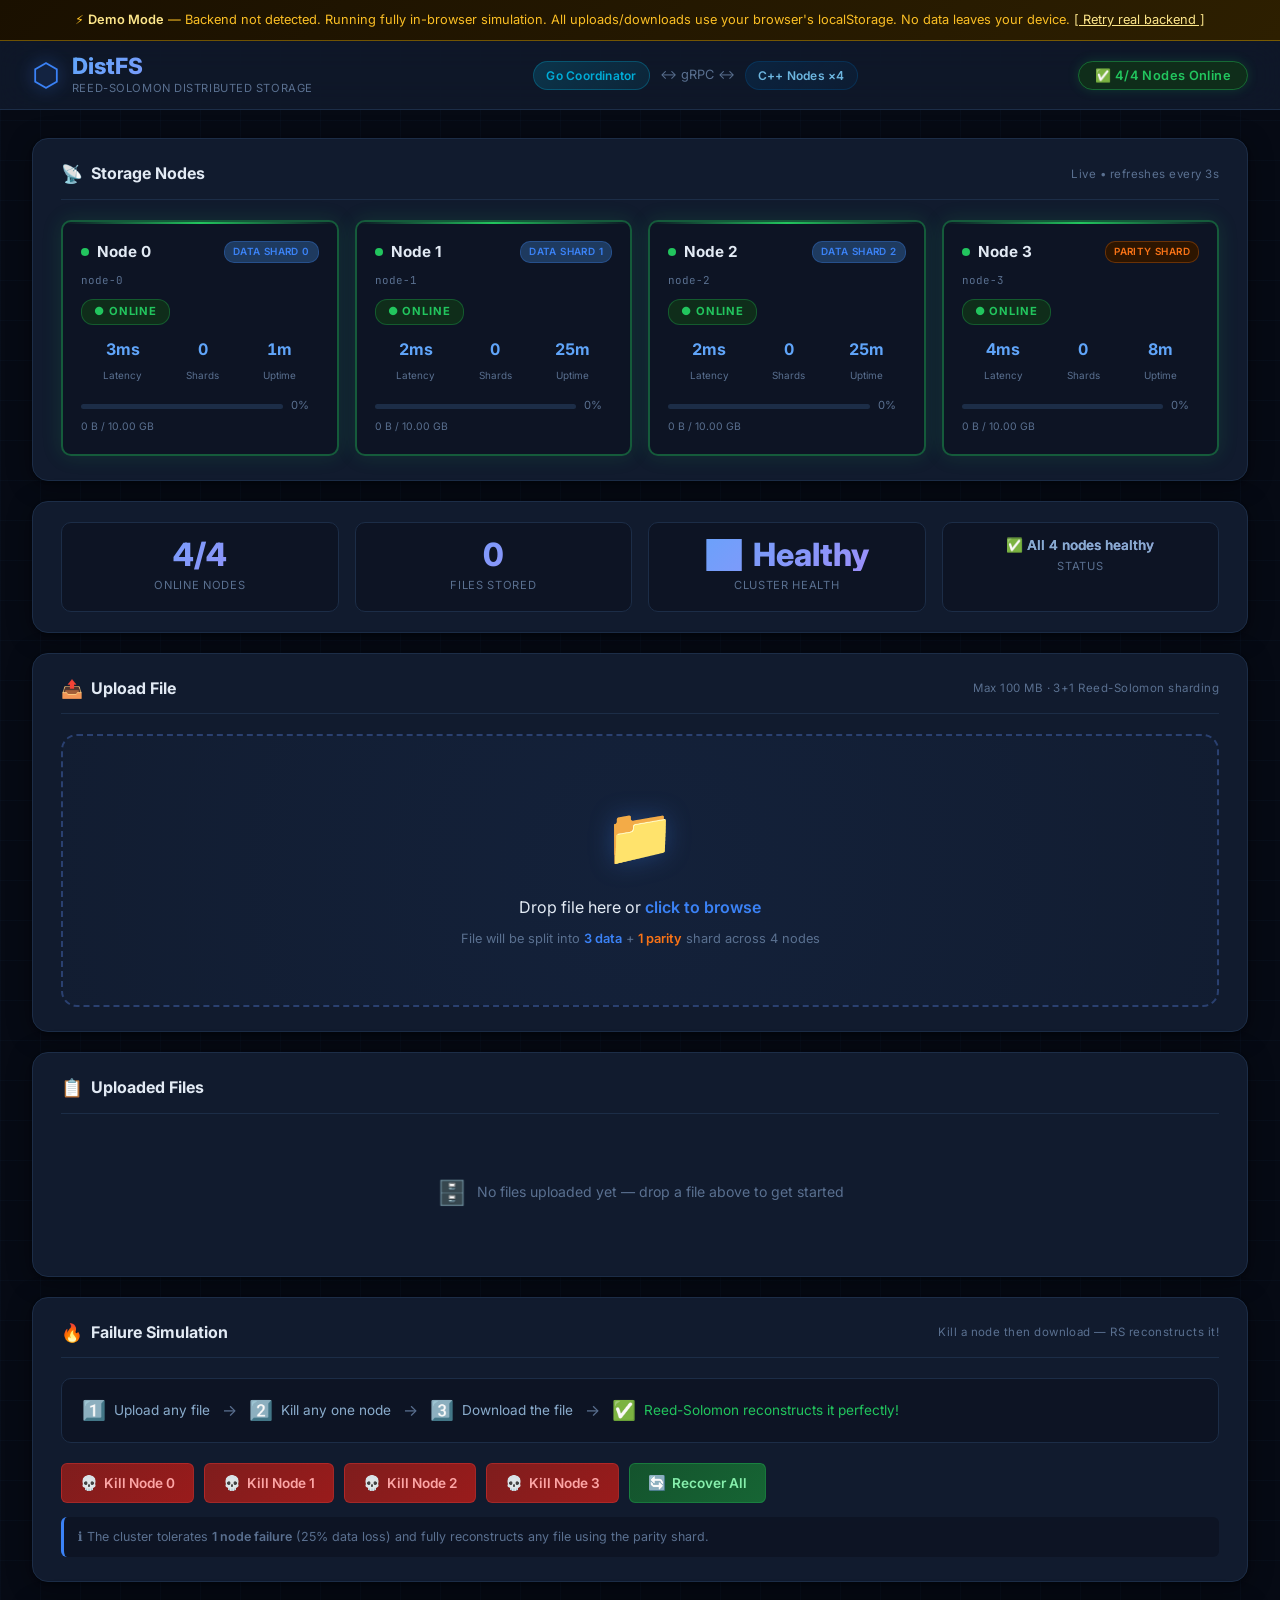
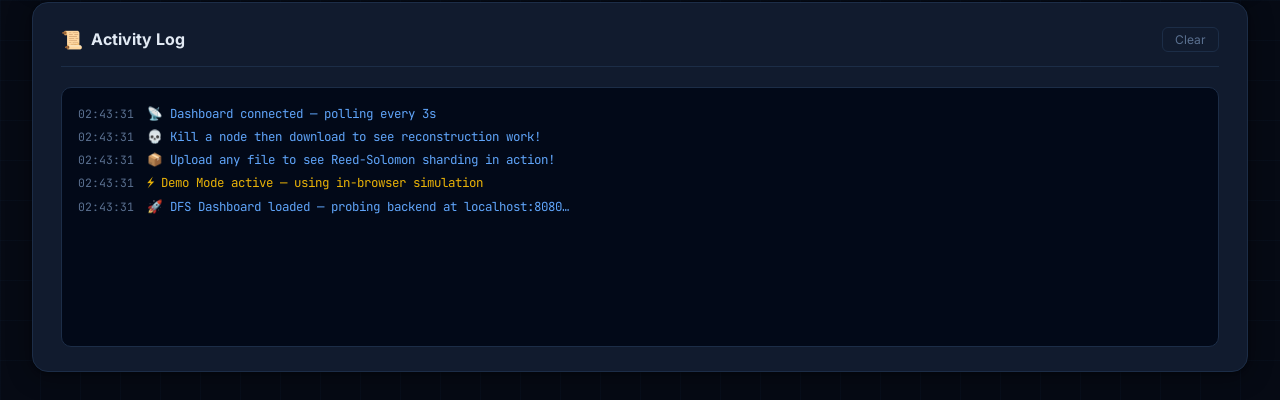
==== frontend/index.html @ 6b661a30 "Initial commit: Distributed File System with Reed-Solomon Erasure Coding, Go Coordinator, and C++ St" ====
<!DOCTYPE html>
<html lang="en">
<head>
  <meta charset="UTF-8">
  <meta name="viewport" content="width=device-width, initial-scale=1.0">
  <title>DFS — Distributed File Storage</title>
  <!-- Demo Mode styles -->
  <style>
    .demo-banner { display:none; background:linear-gradient(135deg,#1a1000,#2d1f00); border-bottom:1px solid rgba(234,179,8,0.4); padding:10px 32px; text-align:center; font-size:0.8rem; color:#fbbf24; }
    .demo-banner strong { color:#fde68a; }
    .demo-banner a { color:#fde68a; text-decoration:underline; cursor:pointer; }
  </style>
  <meta name="description" content="Reed-Solomon Erasure Coding over a 4-node distributed storage cluster. Upload, download, and survive node failures.">
  <link rel="preconnect" href="https://fonts.googleapis.com">
  <link href="https://fonts.googleapis.com/css2?family=Inter:wght@300;400;500;600;700;800&family=JetBrains+Mono:wght@400;500&display=swap" rel="stylesheet">
  <link rel="stylesheet" href="css/style.css">
</head>
<body>

<!-- ════════════════════════════════════════════════════════ -->
<!-- HEADER                                                   -->
<!-- ════════════════════════════════════════════════════════ -->
<!-- Demo Mode Banner -->
<div class="demo-banner" id="demo-banner">
  ⚡ <strong>Demo Mode</strong> — Backend not detected. Running fully in-browser simulation.
  All uploads/downloads use your browser's localStorage. No data leaves your device.
  <a onclick="resetBackendProbe(); location.reload();">[ Retry real backend ]</a>
</div>

<header id="site-header">
  <div class="header-inner">
    <div class="brand">
      <div class="brand-icon">⬡</div>
      <div>
        <h1 class="brand-title">DistFS</h1>
        <p class="brand-sub">Reed-Solomon Distributed Storage</p>
      </div>
    </div>

    <div class="header-center">
      <div class="arch-pills">
        <span class="pill pill-go">Go Coordinator</span>
        <span class="pill-sep">↔ gRPC ↔</span>
        <span class="pill pill-cpp">C++ Nodes ×4</span>
      </div>
    </div>

    <div class="header-right">
      <span id="cluster-badge" class="cluster-badge">Connecting…</span>
    </div>
  </div>
</header>

<main>

<!-- ════════════════════════════════════════════════════════ -->
<!-- NODE GRID                                                -->
<!-- ════════════════════════════════════════════════════════ -->
<section class="section" id="sec-nodes">
  <div class="section-header">
    <h2 class="section-title">
      <span class="sec-icon">📡</span> Storage Nodes
    </h2>
    <span class="section-hint">Live • refreshes every 3s</span>
  </div>
  <div class="node-grid" id="node-grid">
    <div class="skeleton-card"></div>
    <div class="skeleton-card"></div>
    <div class="skeleton-card"></div>
    <div class="skeleton-card"></div>
  </div>
</section>

<!-- ════════════════════════════════════════════════════════ -->
<!-- STATS BAR                                                -->
<!-- ════════════════════════════════════════════════════════ -->
<section class="section stats-section">
  <div class="stats-grid">
    <div class="stat-card">
      <div class="stat-value" id="stat-nodes">—</div>
      <div class="stat-label">Online Nodes</div>
    </div>
    <div class="stat-card">
      <div class="stat-value" id="file-count">0</div>
      <div class="stat-label">Files Stored</div>
    </div>
    <div class="stat-card">
      <div class="stat-value" id="stat-status">—</div>
      <div class="stat-label">Cluster Health</div>
    </div>
    <div class="stat-card stat-card-wide">
      <div class="stat-value stat-summary" id="stat-summary">Connecting…</div>
      <div class="stat-label">Status</div>
    </div>
  </div>
</section>

<!-- ════════════════════════════════════════════════════════ -->
<!-- UPLOAD                                                   -->
<!-- ════════════════════════════════════════════════════════ -->
<section class="section" id="sec-upload">
  <div class="section-header">
    <h2 class="section-title">
      <span class="sec-icon">📤</span> Upload File
    </h2>
    <span class="section-hint">Max 100 MB · 3+1 Reed-Solomon sharding</span>
  </div>

  <div class="upload-zone" id="drop-zone"
       onclick="document.getElementById('file-input').click()"
       role="button" tabindex="0"
       onkeypress="if(event.key==='Enter') document.getElementById('file-input').click()">
    <div class="upload-glow"></div>
    <div class="upload-body">
      <div class="upload-icon-wrap">
        <span class="upload-icon">📁</span>
      </div>
      <div class="upload-cta">
        Drop file here or <strong>click to browse</strong>
      </div>
      <div class="upload-sub">
        File will be split into <span class="hl">3 data</span> +
        <span class="hl-orange">1 parity</span> shard across 4 nodes
      </div>
    </div>
  </div>

  <input type="file" id="file-input" style="display:none" aria-label="Select file to upload">

  <div id="progress-wrap" style="display:none">
    <div class="progress-label">Encoding &amp; distributing shards…</div>
    <div class="progress-track">
      <div class="progress-fill" id="progress-fill"></div>
    </div>
    <progress id="upload-progress" value="0" max="100" style="display:none"></progress>
  </div>

  <div id="upload-result"></div>

  <!-- Shard distribution visualiser -->
  <div id="shard-flow" class="shard-flow" style="display:none"></div>
</section>

<!-- ════════════════════════════════════════════════════════ -->
<!-- FILE LIST                                                -->
<!-- ════════════════════════════════════════════════════════ -->
<section class="section" id="sec-files">
  <div class="section-header">
    <h2 class="section-title">
      <span class="sec-icon">📋</span> Uploaded Files
    </h2>
  </div>
  <div id="file-list">
    <div class="empty-msg">
      <span class="empty-icon">🗄️</span>
      <span>No files uploaded yet — drop a file above to get started</span>
    </div>
  </div>
</section>

<!-- ════════════════════════════════════════════════════════ -->
<!-- FAILURE SIMULATION                                       -->
<!-- ════════════════════════════════════════════════════════ -->
<section class="section" id="sec-demo">
  <div class="section-header">
    <h2 class="section-title">
      <span class="sec-icon">🔥</span> Failure Simulation
    </h2>
    <span class="section-hint">Kill a node then download — RS reconstructs it!</span>
  </div>

  <div class="demo-explanation">
    <div class="demo-exp-item">
      <span class="demo-exp-icon">1️⃣</span>
      <span>Upload any file</span>
    </div>
    <div class="demo-exp-arrow">→</div>
    <div class="demo-exp-item">
      <span class="demo-exp-icon">2️⃣</span>
      <span>Kill any one node</span>
    </div>
    <div class="demo-exp-arrow">→</div>
    <div class="demo-exp-item">
      <span class="demo-exp-icon">3️⃣</span>
      <span>Download the file</span>
    </div>
    <div class="demo-exp-arrow">→</div>
    <div class="demo-exp-item demo-exp-success">
      <span class="demo-exp-icon">✅</span>
      <span>Reed-Solomon reconstructs it perfectly!</span>
    </div>
  </div>

  <div class="demo-controls">
    <button class="btn btn-kill" id="kill-0" onclick="Demo.killNode(0)">
      <span class="btn-icon">💀</span> Kill Node 0
    </button>
    <button class="btn btn-kill" id="kill-1" onclick="Demo.killNode(1)">
      <span class="btn-icon">💀</span> Kill Node 1
    </button>
    <button class="btn btn-kill" id="kill-2" onclick="Demo.killNode(2)">
      <span class="btn-icon">💀</span> Kill Node 2
    </button>
    <button class="btn btn-kill" id="kill-3" onclick="Demo.killNode(3)">
      <span class="btn-icon">💀</span> Kill Node 3
    </button>
    <button class="btn btn-recover" onclick="Demo.recoverAll()">
      <span class="btn-icon">🔄</span> Recover All
    </button>
  </div>
  <div class="demo-footnote">
    ℹ️ The cluster tolerates <strong>1 node failure</strong> (25% data loss)
    and fully reconstructs any file using the parity shard.
  </div>
</section>

<!-- ════════════════════════════════════════════════════════ -->
<!-- ACTIVITY LOG                                             -->
<!-- ════════════════════════════════════════════════════════ -->
<section class="section" id="sec-log">
  <div class="section-header">
    <h2 class="section-title">
      <span class="sec-icon">📜</span> Activity Log
    </h2>
    <button class="btn-clear" onclick="Logger.clear()">Clear</button>
  </div>
  <div id="log-panel" class="log-panel"></div>
</section>

</main>

<!-- ════════════════════════════════════════════════════════ -->
<!-- SCRIPTS                                                  -->
<!-- ════════════════════════════════════════════════════════ -->
<script src="js/mock_backend.js"></script>
<script src="js/api.js"></script>
<script src="js/logger.js"></script>
<script src="js/dashboard.js"></script>
<script src="js/upload.js"></script>

<script>
// ── Shared Helpers ────────────────────────────────────────────
function formatBytes(bytes) {
  if (!bytes && bytes !== 0) return '—';
  if (bytes === 0)           return '0 B';
  if (bytes < 1024)          return `${bytes} B`;
  if (bytes < 1048576)       return `${(bytes/1024).toFixed(1)} KB`;
  if (bytes < 1073741824)    return `${(bytes/1048576).toFixed(1)} MB`;
  return `${(bytes/1073741824).toFixed(2)} GB`;
}

function setEl(id, val) {
  const el = document.getElementById(id);
  if (el) el.textContent = val;
}

// ── Custom animated progress bar ──────────────────────────────
// Override Uploader.showProgress to use our custom bar
const _origShow = Uploader && Uploader.showProgress;

function hookProgressBar() {
  if (!Uploader) return;
  Uploader.showProgress = function(show, value) {
    const wrap = document.getElementById('progress-wrap');
    const fill = document.getElementById('progress-fill');
    wrap.style.display = show ? 'block' : 'none';
    if (fill) fill.style.width = (value || 0) + '%';
  };
}

// ── File List ─────────────────────────────────────────────────
const FileList = {
  render(files) {
    setEl('file-count', files.length);
    const list = document.getElementById('file-list');
    if (!list) return;

    if (!files.length) {
      list.innerHTML = `<div class="empty-msg">
        <span class="empty-icon">🗄️</span>
        <span>No files uploaded yet</span>
      </div>`;
      return;
    }

    list.innerHTML = files.map((f, idx) => `
      <div class="file-row" id="file-row-${idx}">
        <div class="file-icon-wrap">
          <span class="file-icon">${getFileIcon(f.file_name)}</span>
        </div>
        <div class="file-info">
          <div class="file-name">${f.file_name}</div>
          <div class="file-meta">
            ${formatBytes(f.size)} &nbsp;·&nbsp;
            ${f.uploaded.toLocaleTimeString()} &nbsp;·&nbsp;
            <span class="mono">${f.file_id.substring(0,12)}…</span>
          </div>
          <div class="file-tags">
            <span class="tag tag-data">${f.data_shards} data shards</span>
            <span class="tag tag-parity">${f.parity_shards} parity shard</span>
          </div>
        </div>
        <div class="file-actions">
          <button class="btn btn-download"
                  onclick="Downloader.download('${f.file_id}', decodeURIComponent('${encodeURIComponent(f.file_name)}'))">
            ⬇️ Download
          </button>
        </div>
      </div>
    `).join('');
  }
};

function getFileIcon(name) {
  if (!name) return '📄';
  const ext = name.split('.').pop().toLowerCase();
  const map = {
    pdf:'📕', jpg:'🖼️', jpeg:'🖼️', png:'🖼️', gif:'🖼️', svg:'🖼️',
    mp4:'🎬', mov:'🎬', avi:'🎬', mp3:'🎵', wav:'🎵',
    zip:'📦', tar:'📦', gz:'📦',
    js:'⚙️', ts:'⚙️', go:'⚙️', cpp:'⚙️', py:'⚙️',
    json:'📊', csv:'📊', xml:'📊',
    md:'📝', txt:'📝', doc:'📝', docx:'📝',
  };
  return map[ext] || '📄';
}

// ── Downloader ────────────────────────────────────────────────
const Downloader = {
  async download(fileID, fileName) {
    Logger.info(`📥 Downloading…`);
    try {
      const res = await API.downloadFile(fileID);
      const blob = res.blob;
      const retrievalTime = res.retrievalTime || '?';

      // 1. Resolve filename: passed parameter > response header filename > fallback to fileID
      let finalName = (fileName && fileName !== 'undefined') ? fileName : (res.fileName || fileID);

      // 2. If filename lacks an extension, detect from blob MIME type
      if (!finalName.includes('.')) {
        const mime = blob.type || '';
        const extMap = {
          'image/png': '.png',
          'image/jpeg': '.jpg',
          'image/jpg': '.jpg',
          'image/webp': '.webp',
          'image/gif': '.gif',
          'image/svg+xml': '.svg',
          'application/pdf': '.pdf',
          'text/plain': '.txt',
          'text/html': '.html',
          'text/csv': '.csv',
          'application/json': '.json',
          'application/zip': '.zip',
          'video/mp4': '.mp4',
        };
        const ext = extMap[mime] || '';
        if (ext) finalName += ext;
      }

      // 3. Create download trigger
      const url = URL.createObjectURL(blob);
      const a = document.createElement('a');
      a.style.display = 'none';
      a.href = url;
      a.download = finalName;
      a.setAttribute('download', finalName);
      document.body.appendChild(a);
      a.click();

      setTimeout(() => {
        document.body.removeChild(a);
        URL.revokeObjectURL(url);
      }, 1000);

      Logger.success(`✅ "${finalName}" downloaded in ${retrievalTime}ms`);
    } catch (err) {
      Logger.error(`❌ Download failed: ${err.message}`);
    }
  }
};

// ── Demo Controls ─────────────────────────────────────────────
const Demo = {
  async killNode(nodeIndex) {
    Logger.warn(`💀 Killing Node ${nodeIndex}…`);
    if (!(await API.isLive())) {
      MockBackend.killNode(nodeIndex);
      Logger.warn(`⚠️  Node ${nodeIndex} is now OFFLINE. Try downloading a file — RS will reconstruct it!`);
    } else {
      try {
        const res = await fetch(`http://localhost:8080/api/admin/kill/${nodeIndex}`, { method: 'POST' });
        if (res.ok) {
          Logger.warn(`⚠️  Node ${nodeIndex} is now OFFLINE! Try downloading a file — RS will reconstruct it!`);
        }
      } catch (e) {
        Logger.error(`Could not kill node: ${e.message}`);
      }
    }
    const btn = document.getElementById(`kill-${nodeIndex}`);
    if (btn) { btn.classList.add('btn-killed'); btn.innerHTML = `<span class="btn-icon">💀</span> Node ${nodeIndex} Dead`; }
    await Dashboard.refresh();
  },

  async recoverAll() {
    Logger.info('🔄 Recovering all nodes…');
    if (!(await API.isLive())) {
      MockBackend.recoverAll();
      Logger.success('✅ All nodes back ONLINE!');
    } else {
      try {
        const res = await fetch('http://localhost:8080/api/admin/recover', { method: 'POST' });
        if (res.ok) {
          Logger.success('✅ All nodes back ONLINE!');
        }
      } catch (e) {
        Logger.error(`Could not recover nodes: ${e.message}`);
      }
    }
    [0,1,2,3].forEach(i => {
      const btn = document.getElementById(`kill-${i}`);
      if (btn) { btn.classList.remove('btn-killed'); btn.innerHTML = `<span class="btn-icon">💀</span> Kill Node ${i}`; }
    });
    await Dashboard.refresh();
  }
};

// ── App Init ─────────────────────────────────────────────────
(async function init() {
  hookProgressBar();
  Logger.info('🚀 DFS Dashboard loaded — probing backend at localhost:8080…');

  const live = await API.isLive();
  if (!live) {
    // Show demo mode banner
    document.getElementById('demo-banner').style.display = 'block';
    Logger.warn('⚡ Demo Mode active — using in-browser simulation');
    Logger.info('📦 Upload any file to see Reed-Solomon sharding in action!');
    Logger.info('💀 Kill a node then download to see reconstruction work!');

    // Load any previously uploaded files from localStorage
    const saved = MockBackend.getFiles ? MockBackend.getFiles() : { files: [] };
    if (saved.files.length > 0) {
      // Reconstruct the uploadedFiles list for the FileList renderer
      Uploader.uploadedFiles = saved.files.map(f => ({
        file_id:       f.file_id,
        file_name:     f.file_name,
        size:          f.original_size,
        shard_size:    0,
        data_shards:   f.data_shards,
        parity_shards: f.parity_shards,
        uploaded:      new Date(f.created_at),
      }));
      FileList.render(Uploader.uploadedFiles);
      Logger.info(`📂 Restored ${saved.files.length} file(s) from previous session`);
    }
  } else {
    Logger.success('✅ Real backend connected at localhost:8080');
    try {
      const liveData = await API.getFiles();
      if (liveData && liveData.files && liveData.files.length > 0) {
        Uploader.uploadedFiles = liveData.files.map(f => ({
          file_id:       f.file_id,
          file_name:     f.file_name,
          size:          f.original_size,
          shard_size:    0,
          data_shards:   f.data_shards,
          parity_shards: f.parity_shards,
          uploaded:      new Date(f.created_at),
        }));
        FileList.render(Uploader.uploadedFiles);
        Logger.info(`📂 Loaded ${liveData.files.length} file(s) from DFS cluster`);
      }
    } catch (e) {
      console.warn('Could not load backend files', e);
    }
  }

  Dashboard.startPolling();
  Uploader.init();
})();
</script>

</body>
</html>
---- frontend/css/style.css ----
/* ═══════════════════════════════════════════════════════════
   DFS Dashboard — Premium Dark UI
   ══════════════════════════════════════════════════════════ */

/* ── Reset & Box Model ───────────────────────────────────── */
*, *::before, *::after {
  box-sizing: border-box;
  margin: 0;
  padding: 0;
}

/* ── Design Tokens ───────────────────────────────────────── */
:root {
  --bg-base:      #060a14;
  --bg-surface:   #0d1424;
  --bg-card:      #111b2e;
  --bg-hover:     #172035;
  --bg-glass:     rgba(17, 27, 46, 0.8);

  --border:       #1c2d47;
  --border-glow:  #2a4070;

  --text:         #e2eaf4;
  --text-muted:   #5a7090;
  --text-soft:    #8aaccc;

  --blue:         #3b82f6;
  --blue-dim:     #1e3a5f;
  --blue-glow:    rgba(59, 130, 246, 0.25);

  --green:        #22c55e;
  --green-dim:    #0f2d1a;
  --green-glow:   rgba(34, 197, 94, 0.2);

  --red:          #ef4444;
  --red-dim:      #2d0f0f;
  --red-glow:     rgba(239, 68, 68, 0.2);

  --orange:       #f97316;
  --orange-dim:   #2d1500;
  --orange-glow:  rgba(249, 115, 22, 0.2);

  --yellow:       #eab308;
  --purple:       #a78bfa;

  --font-sans: 'Inter', system-ui, -apple-system, sans-serif;
  --font-mono: 'JetBrains Mono', 'Courier New', monospace;

  --radius-sm: 6px;
  --radius-md: 10px;
  --radius-lg: 16px;
  --radius-xl: 24px;

  --shadow-card: 0 4px 24px rgba(0,0,0,0.4), 0 1px 3px rgba(0,0,0,0.3);
  --shadow-glow-blue: 0 0 30px rgba(59,130,246,0.15);
  --shadow-glow-green: 0 0 20px rgba(34,197,94,0.15);
  --shadow-glow-red:   0 0 20px rgba(239,68,68,0.15);
}

/* ── Base ────────────────────────────────────────────────── */
html { scroll-behavior: smooth; }

body {
  background: var(--bg-base);
  color: var(--text);
  font-family: var(--font-sans);
  font-size: 14px;
  line-height: 1.6;
  min-height: 100vh;
  /* Subtle grid background */
  background-image:
    linear-gradient(rgba(59,130,246,0.03) 1px, transparent 1px),
    linear-gradient(90deg, rgba(59,130,246,0.03) 1px, transparent 1px);
  background-size: 40px 40px;
}

/* ── Scrollbar ───────────────────────────────────────────── */
::-webkit-scrollbar { width: 6px; }
::-webkit-scrollbar-track { background: var(--bg-base); }
::-webkit-scrollbar-thumb { background: var(--border-glow); border-radius: 3px; }

/* ── Typography ──────────────────────────────────────────── */
h1, h2, h3 { line-height: 1.2; }
strong { font-weight: 600; }
code {
  font-family: var(--font-mono);
  font-size: 0.8em;
  background: var(--bg-hover);
  padding: 2px 6px;
  border-radius: var(--radius-sm);
  color: var(--blue);
  border: 1px solid var(--border);
}

.mono { font-family: var(--font-mono); font-size: 0.85em; }

/* ════════════════════════════════════════════════════════
   HEADER
   ════════════════════════════════════════════════════════ */
#site-header {
  position: sticky;
  top: 0;
  z-index: 100;
  background: var(--bg-glass);
  backdrop-filter: blur(16px);
  -webkit-backdrop-filter: blur(16px);
  border-bottom: 1px solid var(--border);
  padding: 0 32px;
}

.header-inner {
  max-width: 1300px;
  margin: 0 auto;
  display: flex;
  align-items: center;
  gap: 24px;
  height: 68px;
}

.brand {
  display: flex;
  align-items: center;
  gap: 12px;
  flex-shrink: 0;
}

.brand-icon {
  font-size: 2rem;
  color: var(--blue);
  filter: drop-shadow(0 0 8px var(--blue));
  line-height: 1;
}

.brand-title {
  font-size: 1.4rem;
  font-weight: 800;
  background: linear-gradient(135deg, #60a5fa, #a78bfa);
  -webkit-background-clip: text;
  -webkit-text-fill-color: transparent;
  background-clip: text;
}

.brand-sub {
  font-size: 0.7rem;
  color: var(--text-muted);
  letter-spacing: 0.05em;
  text-transform: uppercase;
}

.header-center { flex: 1; display: flex; justify-content: center; }

.arch-pills {
  display: flex;
  align-items: center;
  gap: 10px;
  font-size: 0.78rem;
}

.pill {
  padding: 4px 12px;
  border-radius: 20px;
  font-weight: 600;
  font-size: 0.75rem;
  letter-spacing: 0.02em;
}

.pill-go {
  background: linear-gradient(135deg, rgba(0,173,216,0.2), rgba(0,173,216,0.1));
  color: #00add8;
  border: 1px solid rgba(0,173,216,0.3);
}

.pill-cpp {
  background: linear-gradient(135deg, rgba(0,89,157,0.2), rgba(0,89,157,0.1));
  color: #6db6e0;
  border: 1px solid rgba(0,89,157,0.3);
}

.pill-sep { color: var(--text-muted); font-size: 0.8rem; }

.header-right { flex-shrink: 0; }

.cluster-badge {
  padding: 6px 16px;
  border-radius: 20px;
  font-size: 0.8rem;
  font-weight: 600;
  letter-spacing: 0.03em;
  transition: all 0.3s ease;
}

.badge-healthy {
  background: var(--green-dim);
  color: var(--green);
  border: 1px solid rgba(34,197,94,0.4);
  box-shadow: 0 0 12px var(--green-glow);
}

.badge-warn {
  background: var(--orange-dim);
  color: var(--orange);
  border: 1px solid rgba(249,115,22,0.4);
}

.badge-dead {
  background: var(--red-dim);
  color: var(--red);
  border: 1px solid rgba(239,68,68,0.4);
}

/* ════════════════════════════════════════════════════════
   MAIN LAYOUT
   ════════════════════════════════════════════════════════ */
main {
  max-width: 1300px;
  margin: 0 auto;
  padding: 28px 32px;
  display: flex;
  flex-direction: column;
  gap: 20px;
}

.section {
  background: var(--bg-card);
  border: 1px solid var(--border);
  border-radius: var(--radius-lg);
  padding: 24px 28px;
  box-shadow: var(--shadow-card);
  transition: border-color 0.3s;
}

.section:hover { border-color: var(--border-glow); }

.section-header {
  display: flex;
  align-items: center;
  justify-content: space-between;
  margin-bottom: 20px;
  padding-bottom: 14px;
  border-bottom: 1px solid var(--border);
}

.section-title {
  font-size: 1rem;
  font-weight: 700;
  color: var(--text);
  display: flex;
  align-items: center;
  gap: 8px;
}

.sec-icon { font-size: 1.1rem; }

.section-hint {
  font-size: 0.72rem;
  color: var(--text-muted);
  letter-spacing: 0.04em;
}

/* ════════════════════════════════════════════════════════
   NODE GRID
   ════════════════════════════════════════════════════════ */
.node-grid {
  display: grid;
  grid-template-columns: repeat(4, 1fr);
  gap: 16px;
}

@media (max-width: 900px) {
  .node-grid { grid-template-columns: repeat(2, 1fr); }
}
@media (max-width: 500px) {
  .node-grid { grid-template-columns: 1fr; }
}

/* Skeleton loaders */
.skeleton-card {
  border-radius: var(--radius-md);
  background: linear-gradient(90deg, var(--bg-card) 25%, var(--bg-hover) 50%, var(--bg-card) 75%);
  background-size: 200% 100%;
  animation: shimmer 1.5s infinite;
  height: 200px;
}

@keyframes shimmer {
  0%   { background-position: 200% 0; }
  100% { background-position: -200% 0; }
}

.node-card {
  background: var(--bg-surface);
  border: 2px solid var(--border);
  border-radius: var(--radius-md);
  padding: 18px;
  transition: all 0.3s ease;
  cursor: default;
  position: relative;
  overflow: hidden;
}

.node-card::before {
  content: '';
  position: absolute;
  top: 0; left: 0; right: 0;
  height: 2px;
  border-radius: var(--radius-md) var(--radius-md) 0 0;
  transition: opacity 0.3s;
  opacity: 0;
}

.node-card.healthy {
  border-color: rgba(34,197,94,0.4);
  box-shadow: var(--shadow-glow-green);
}
.node-card.healthy::before {
  background: linear-gradient(90deg, transparent, var(--green), transparent);
  opacity: 1;
}

.node-card.dead {
  border-color: rgba(239,68,68,0.35);
  box-shadow: var(--shadow-glow-red);
  opacity: 0.75;
}
.node-card.dead::before {
  background: linear-gradient(90deg, transparent, var(--red), transparent);
  opacity: 0.6;
}

/* Pulse dot */
.node-header {
  display: flex;
  align-items: center;
  gap: 8px;
  margin-bottom: 8px;
}

.pulse-dot {
  width: 8px;
  height: 8px;
  border-radius: 50%;
  flex-shrink: 0;
}

.pulse-green {
  background: var(--green);
  box-shadow: 0 0 0 0 var(--green-glow);
  animation: pulse-green 2s infinite;
}

.pulse-red {
  background: var(--red);
  animation: none;
}

@keyframes pulse-green {
  0%   { box-shadow: 0 0 0 0 rgba(34,197,94,0.4); }
  70%  { box-shadow: 0 0 0 8px rgba(34,197,94,0); }
  100% { box-shadow: 0 0 0 0 rgba(34,197,94,0); }
}

.node-name {
  font-weight: 700;
  font-size: 0.95rem;
  flex: 1;
}

.role-badge {
  font-size: 0.62rem;
  padding: 2px 8px;
  border-radius: 10px;
  font-weight: 600;
  letter-spacing: 0.04em;
  text-transform: uppercase;
}

.role-badge.data {
  background: var(--blue-dim);
  color: var(--blue);
  border: 1px solid rgba(59,130,246,0.3);
}

.role-badge.parity {
  background: var(--orange-dim);
  color: var(--orange);
  border: 1px solid rgba(249,115,22,0.3);
}

.node-id-text {
  font-family: var(--font-mono);
  font-size: 0.68rem;
  color: var(--text-muted);
  margin-bottom: 10px;
  overflow: hidden;
  text-overflow: ellipsis;
  white-space: nowrap;
}

.status-badge {
  display: inline-block;
  padding: 3px 12px;
  border-radius: 12px;
  font-size: 0.7rem;
  font-weight: 700;
  letter-spacing: 0.08em;
  margin-bottom: 12px;
}

.badge-up   { background: var(--green-dim); color: var(--green); border: 1px solid rgba(34,197,94,0.3); }
.badge-down { background: var(--red-dim);   color: var(--red);   border: 1px solid rgba(239,68,68,0.3); }

.node-metrics {
  display: flex;
  justify-content: space-around;
  margin-bottom: 12px;
}

.metric { text-align: center; }
.metric-val {
  display: block;
  font-size: 1rem;
  font-weight: 700;
  color: #60a5fa;
  font-variant-numeric: tabular-nums;
}
.metric-lbl { font-size: 0.62rem; color: var(--text-muted); margin-top: 1px; }

.storage-bar-wrap {
  display: flex;
  align-items: center;
  gap: 8px;
  margin-bottom: 4px;
}

.storage-bar {
  flex: 1;
  background: var(--border);
  border-radius: 4px;
  height: 5px;
  overflow: hidden;
}

.storage-fill {
  height: 100%;
  background: linear-gradient(90deg, #3b82f6, #60a5fa);
  border-radius: 4px;
  transition: width 0.8s cubic-bezier(0.4, 0, 0.2, 1);
}

.storage-pct { font-size: 0.7rem; color: var(--text-muted); flex-shrink: 0; min-width: 28px; }
.storage-text { font-size: 0.65rem; color: var(--text-muted); }

.error-msg {
  font-size: 0.78rem;
  color: var(--red);
  display: flex;
  align-items: center;
  gap: 6px;
  margin-top: 8px;
  line-height: 1.4;
}
.error-icon { flex-shrink: 0; }
.recovery-hint {
  font-size: 0.65rem;
  color: var(--orange);
  margin-top: 8px;
  padding: 4px 8px;
  background: var(--orange-dim);
  border-radius: var(--radius-sm);
  border: 1px solid rgba(249,115,22,0.2);
}

.offline-msg {
  grid-column: 1 / -1;
  text-align: center;
  padding: 48px 24px;
  color: var(--text-muted);
}
.offline-icon { font-size: 2.5rem; display: block; margin-bottom: 10px; }

/* ════════════════════════════════════════════════════════
   STATS
   ════════════════════════════════════════════════════════ */
.stats-section { padding: 20px 28px; }

.stats-grid {
  display: grid;
  grid-template-columns: repeat(4, 1fr);
  gap: 16px;
}

@media (max-width: 700px) {
  .stats-grid { grid-template-columns: repeat(2, 1fr); }
}

.stat-card {
  text-align: center;
  padding: 16px 8px;
  background: var(--bg-surface);
  border: 1px solid var(--border);
  border-radius: var(--radius-md);
  transition: border-color 0.3s;
}
.stat-card:hover { border-color: var(--border-glow); }

.stat-card-wide {}

.stat-value {
  font-size: 2rem;
  font-weight: 800;
  color: #60a5fa;
  line-height: 1;
  font-variant-numeric: tabular-nums;
  background: linear-gradient(135deg, #60a5fa, #a78bfa);
  -webkit-background-clip: text;
  -webkit-text-fill-color: transparent;
  background-clip: text;
}

.stat-summary {
  font-size: 0.85rem;
  font-weight: 600;
  -webkit-text-fill-color: var(--text-soft);
}

.stat-label {
  font-size: 0.7rem;
  color: var(--text-muted);
  margin-top: 6px;
  text-transform: uppercase;
  letter-spacing: 0.06em;
}

/* ════════════════════════════════════════════════════════
   UPLOAD ZONE
   ════════════════════════════════════════════════════════ */
.upload-zone {
  position: relative;
  border: 2px dashed var(--border-glow);
  border-radius: var(--radius-lg);
  padding: 56px 32px;
  text-align: center;
  cursor: pointer;
  transition: all 0.3s ease;
  overflow: hidden;
}

.upload-zone:hover,
.upload-zone.drag-over {
  border-color: var(--blue);
  background: rgba(59,130,246,0.05);
  box-shadow: var(--shadow-glow-blue);
}

.upload-zone.drag-over {
  background: rgba(59,130,246,0.1);
  transform: scale(1.01);
}

.upload-glow {
  position: absolute;
  top: -50%; left: -50%;
  width: 200%; height: 200%;
  background: radial-gradient(circle at center, rgba(59,130,246,0.06) 0%, transparent 70%);
  pointer-events: none;
}

.upload-body { position: relative; }

.upload-icon-wrap {
  margin-bottom: 14px;
}

.upload-icon {
  font-size: 3.5rem;
  display: inline-block;
  transition: transform 0.3s;
  filter: drop-shadow(0 0 12px rgba(59,130,246,0.3));
}

.upload-zone:hover .upload-icon { transform: translateY(-4px) scale(1.05); }

.upload-cta {
  font-size: 1rem;
  color: var(--text);
  margin-bottom: 8px;
}
.upload-cta strong { color: var(--blue); }

.upload-sub {
  font-size: 0.8rem;
  color: var(--text-muted);
}

.hl        { color: var(--blue);   font-weight: 600; }
.hl-orange { color: var(--orange); font-weight: 600; }

/* Progress bar */
.progress-wrap { margin-top: 16px; }

.progress-label {
  font-size: 0.78rem;
  color: var(--text-muted);
  margin-bottom: 8px;
  display: flex;
  align-items: center;
  gap: 6px;
}
.progress-label::before {
  content: '';
  display: inline-block;
  width: 6px; height: 6px;
  background: var(--blue);
  border-radius: 50%;
  animation: blink 1s infinite;
}
@keyframes blink {
  0%, 100% { opacity: 1; }
  50%       { opacity: 0.2; }
}

.progress-track {
  background: var(--border);
  border-radius: 8px;
  height: 8px;
  overflow: hidden;
}

.progress-fill {
  height: 100%;
  background: linear-gradient(90deg, #3b82f6, #60a5fa, #a78bfa);
  background-size: 200% 100%;
  border-radius: 8px;
  transition: width 0.4s cubic-bezier(0.4, 0, 0.2, 1);
  animation: progress-shimmer 2s linear infinite;
  width: 0%;
}

@keyframes progress-shimmer {
  0%   { background-position: 200% 0; }
  100% { background-position: -200% 0; }
}

/* Result boxes */
.result-box {
  margin-top: 16px;
  padding: 16px 20px;
  border-radius: var(--radius-md);
  font-size: 0.85rem;
  line-height: 2;
  animation: fadeIn 0.4s ease;
}

@keyframes fadeIn {
  from { opacity: 0; transform: translateY(8px); }
  to   { opacity: 1; transform: translateY(0); }
}

.success-box {
  background: linear-gradient(135deg, rgba(34,197,94,0.08), rgba(34,197,94,0.04));
  border: 1px solid rgba(34,197,94,0.3);
}

.error-box {
  background: linear-gradient(135deg, rgba(239,68,68,0.08), rgba(239,68,68,0.04));
  border: 1px solid rgba(239,68,68,0.3);
  color: var(--red);
}

.result-row {
  display: flex;
  align-items: center;
  gap: 10px;
}
.result-icon { font-size: 1rem; flex-shrink: 0; }

/* ── Shard Flow ──────────────────────────────────────────── */
.shard-flow {
  display: flex;
  align-items: center;
  justify-content: center;
  gap: 12px;
  margin-top: 24px;
  flex-wrap: wrap;
  padding: 20px;
  background: var(--bg-surface);
  border: 1px solid var(--border);
  border-radius: var(--radius-md);
}

.shard-box {
  background: var(--bg-card);
  border: 2px solid var(--border);
  border-radius: var(--radius-md);
  padding: 16px 20px;
  text-align: center;
  min-width: 100px;
  transition: all 0.3s;
}

.shard-box.data {
  border-color: rgba(59,130,246,0.5);
  box-shadow: 0 0 16px rgba(59,130,246,0.1);
}

.shard-box.parity {
  border-color: rgba(249,115,22,0.5);
  box-shadow: 0 0 16px rgba(249,115,22,0.1);
}

.shard-icon   { font-size: 1.5rem; margin-bottom: 6px; }
.shard-label  { font-size: 0.8rem; font-weight: 600; margin-bottom: 4px; }
.shard-size   { font-size: 0.68rem; color: var(--text-muted); }
.shard-node   { font-size: 0.65rem; color: var(--blue); margin-top: 4px; font-weight: 600; }

.shard-arrow {
  color: var(--text-muted);
  font-size: 1.5rem;
  flex-shrink: 0;
}

/* ════════════════════════════════════════════════════════
   FILE LIST
   ════════════════════════════════════════════════════════ */
.file-row {
  display: flex;
  align-items: center;
  gap: 16px;
  padding: 16px 20px;
  background: var(--bg-surface);
  border: 1px solid var(--border);
  border-radius: var(--radius-md);
  margin-bottom: 10px;
  transition: all 0.2s ease;
  animation: fadeIn 0.35s ease;
}

.file-row:hover {
  border-color: var(--border-glow);
  background: var(--bg-hover);
  transform: translateX(2px);
}

.file-icon-wrap { flex-shrink: 0; }
.file-icon { font-size: 2rem; }

.file-info { flex: 1; min-width: 0; }
.file-name {
  font-weight: 600;
  font-size: 0.95rem;
  white-space: nowrap;
  overflow: hidden;
  text-overflow: ellipsis;
}
.file-meta {
  font-size: 0.72rem;
  color: var(--text-muted);
  margin-top: 2px;
}
.file-tags {
  display: flex;
  gap: 6px;
  margin-top: 6px;
}

.tag {
  font-size: 0.62rem;
  padding: 2px 8px;
  border-radius: 10px;
  font-weight: 600;
  letter-spacing: 0.04em;
}
.tag-data   { background: var(--blue-dim);   color: var(--blue);   border: 1px solid rgba(59,130,246,0.3); }
.tag-parity { background: var(--orange-dim); color: var(--orange); border: 1px solid rgba(249,115,22,0.3); }

.file-actions { flex-shrink: 0; }

.empty-msg {
  display: flex;
  align-items: center;
  justify-content: center;
  gap: 10px;
  padding: 40px;
  color: var(--text-muted);
  font-size: 0.88rem;
}
.empty-icon { font-size: 1.5rem; }

/* ════════════════════════════════════════════════════════
   DEMO SECTION
   ════════════════════════════════════════════════════════ */
.demo-explanation {
  display: flex;
  align-items: center;
  gap: 12px;
  flex-wrap: wrap;
  margin-bottom: 20px;
  padding: 16px 20px;
  background: var(--bg-surface);
  border: 1px solid var(--border);
  border-radius: var(--radius-md);
}

.demo-exp-item {
  display: flex;
  align-items: center;
  gap: 8px;
  font-size: 0.85rem;
  color: var(--text-soft);
}
.demo-exp-icon { font-size: 1.2rem; }
.demo-exp-success { color: var(--green); }
.demo-exp-arrow { color: var(--text-muted); font-size: 1rem; }

.demo-controls {
  display: flex;
  gap: 10px;
  flex-wrap: wrap;
  margin-bottom: 14px;
}

.demo-footnote {
  font-size: 0.78rem;
  color: var(--text-muted);
  padding: 10px 14px;
  background: var(--bg-surface);
  border-radius: var(--radius-sm);
  border-left: 3px solid var(--blue);
}

/* ════════════════════════════════════════════════════════
   BUTTONS
   ════════════════════════════════════════════════════════ */
.btn {
  display: inline-flex;
  align-items: center;
  gap: 6px;
  padding: 10px 18px;
  border: none;
  border-radius: var(--radius-sm);
  cursor: pointer;
  font-size: 0.85rem;
  font-weight: 600;
  font-family: var(--font-sans);
  transition: all 0.2s ease;
  white-space: nowrap;
}

.btn:hover { transform: translateY(-1px); }
.btn:active { transform: translateY(0); }

.btn-icon { font-size: 0.9rem; }

.btn-kill {
  background: linear-gradient(135deg, #7f1d1d, #991b1b);
  color: #fca5a5;
  border: 1px solid rgba(239,68,68,0.3);
}
.btn-kill:hover {
  background: linear-gradient(135deg, #991b1b, #b91c1c);
  box-shadow: 0 4px 16px rgba(239,68,68,0.25);
}
.btn-kill.btn-killed {
  background: var(--red-dim);
  color: var(--red);
  border-color: var(--red);
}

.btn-recover {
  background: linear-gradient(135deg, #14532d, #166534);
  color: #86efac;
  border: 1px solid rgba(34,197,94,0.3);
}
.btn-recover:hover {
  background: linear-gradient(135deg, #166534, #15803d);
  box-shadow: 0 4px 16px rgba(34,197,94,0.2);
}

.btn-download {
  background: linear-gradient(135deg, #1e3a5f, #1d4ed8);
  color: #93c5fd;
  border: 1px solid rgba(59,130,246,0.3);
  padding: 8px 16px;
  font-size: 0.8rem;
}
.btn-download:hover {
  background: linear-gradient(135deg, #1d4ed8, #2563eb);
  box-shadow: 0 4px 16px var(--blue-glow);
}

.btn-clear {
  background: transparent;
  border: 1px solid var(--border);
  color: var(--text-muted);
  padding: 4px 12px;
  border-radius: var(--radius-sm);
  cursor: pointer;
  font-size: 0.75rem;
  font-family: var(--font-sans);
  transition: all 0.2s;
}
.btn-clear:hover { border-color: var(--border-glow); color: var(--text); }

/* ════════════════════════════════════════════════════════
   LOG PANEL
   ════════════════════════════════════════════════════════ */
.log-panel {
  background: #020918;
  border: 1px solid var(--border);
  border-radius: var(--radius-md);
  padding: 14px 16px;
  height: 260px;
  overflow-y: auto;
  font-family: var(--font-mono);
  font-size: 0.78rem;
  line-height: 1.7;
}

.log-entry {
  padding: 1px 0;
  border-radius: 3px;
}

.log-ts {
  color: var(--text-muted);
  margin-right: 6px;
  font-size: 0.72rem;
}

.log-info    { color: #60a5fa; }
.log-success { color: var(--green); }
.log-warn    { color: var(--yellow); }
.log-error   { color: var(--red); }

/* ════════════════════════════════════════════════════════
   RESPONSIVE
   ════════════════════════════════════════════════════════ */
@media (max-width: 768px) {
  #site-header { padding: 0 16px; }
  .header-center { display: none; }
  main { padding: 16px; gap: 14px; }
  .section { padding: 18px 16px; }
  .stats-grid { grid-template-columns: repeat(2, 1fr); }
  .upload-zone { padding: 36px 16px; }
  .demo-explanation { display: none; }
  .arch-pills { display: none; }
}
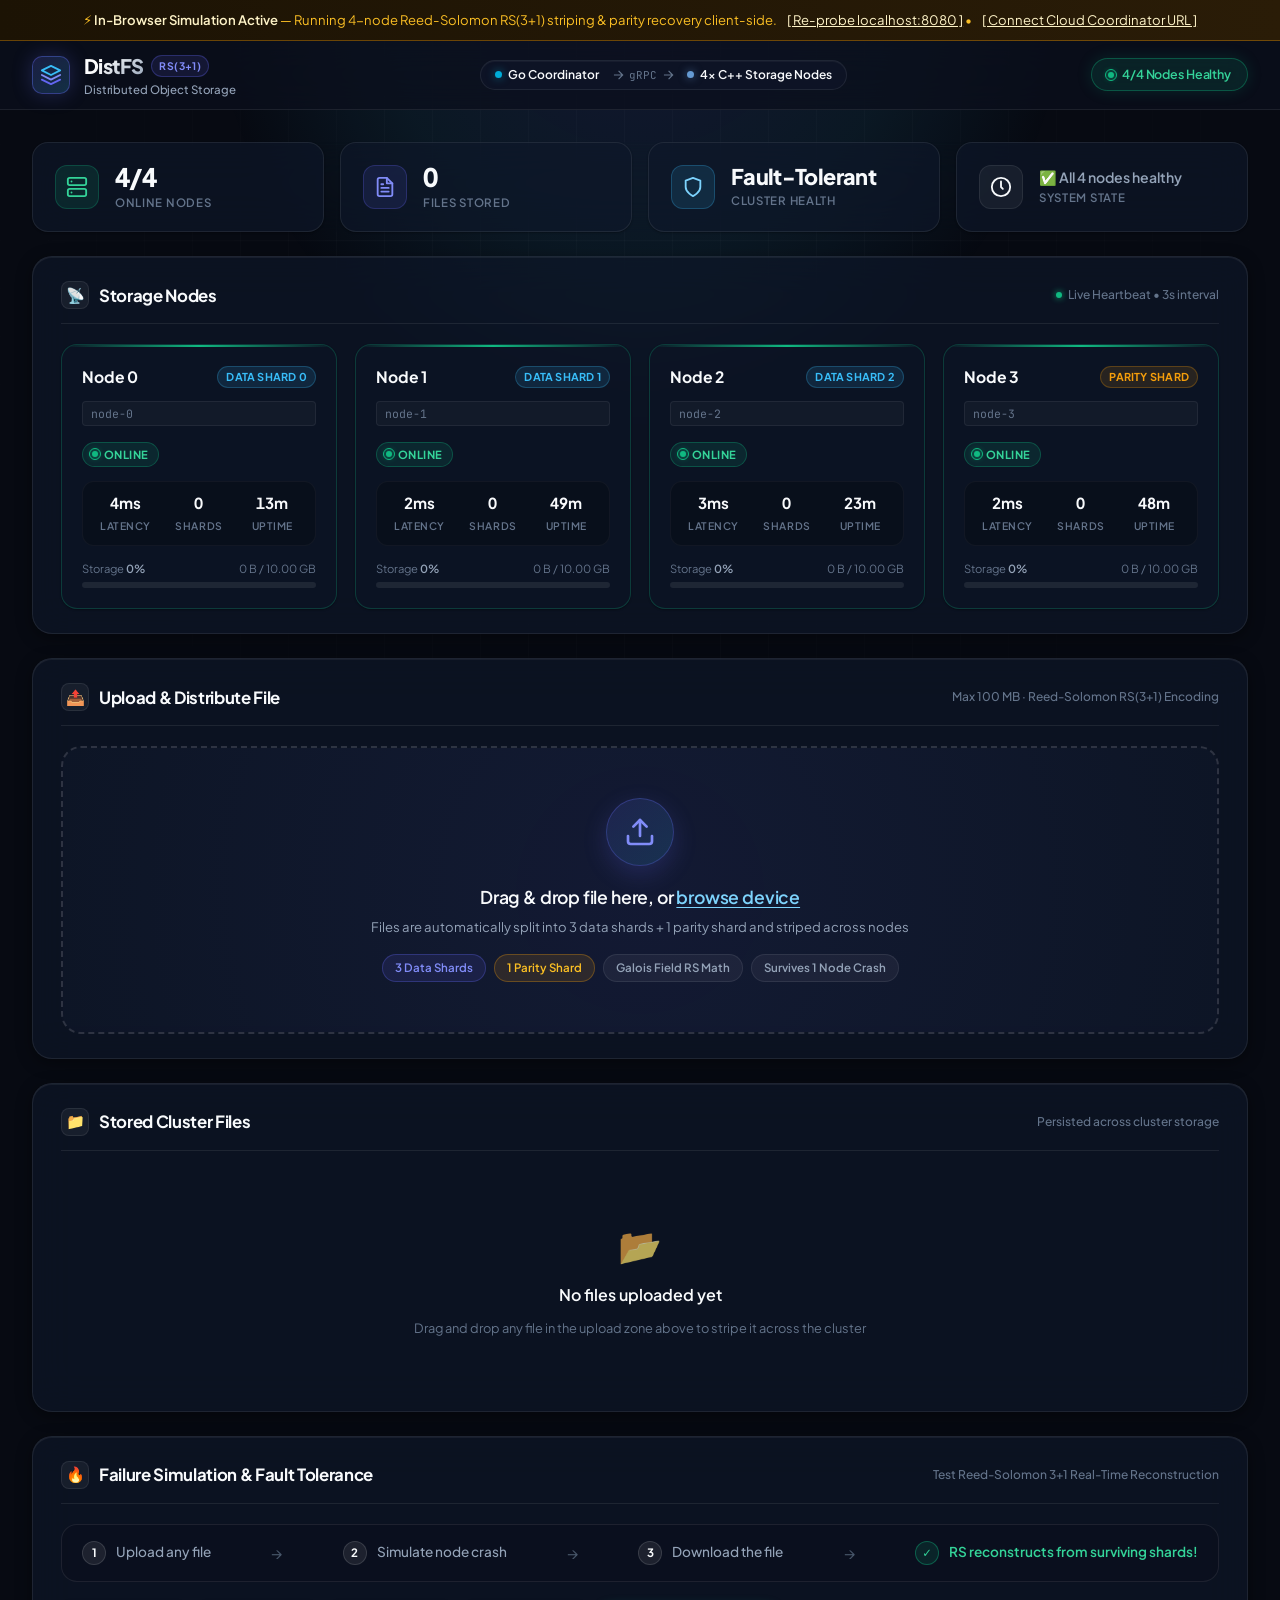
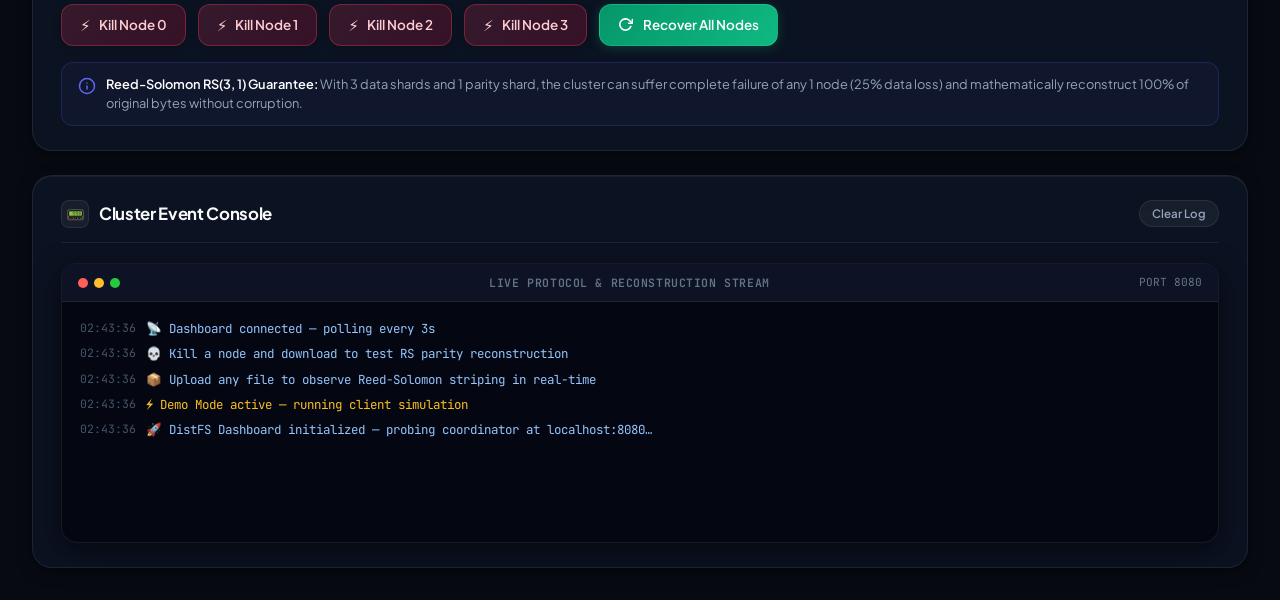
==== commit c14e323c: "Add vercel.json, modernize dashboard UI, and add HTTPS demo-mode fallback" ====
--- a/frontend/index.html
+++ b/frontend/index.html
@@ -3,66 +3,141 @@
 <head>
   <meta charset="UTF-8">
   <meta name="viewport" content="width=device-width, initial-scale=1.0">
-  <title>DFS — Distributed File Storage</title>
-  <!-- Demo Mode styles -->
-  <style>
-    .demo-banner { display:none; background:linear-gradient(135deg,#1a1000,#2d1f00); border-bottom:1px solid rgba(234,179,8,0.4); padding:10px 32px; text-align:center; font-size:0.8rem; color:#fbbf24; }
-    .demo-banner strong { color:#fde68a; }
-    .demo-banner a { color:#fde68a; text-decoration:underline; cursor:pointer; }
-  </style>
-  <meta name="description" content="Reed-Solomon Erasure Coding over a 4-node distributed storage cluster. Upload, download, and survive node failures.">
+  <title>DistFS — Distributed File Storage Dashboard</title>
+  <meta name="description" content="Enterprise Reed-Solomon Erasure Coding (3+1) over a 4-node distributed storage cluster. Live node monitoring, upload, download, and chaos failure simulation.">
+  
+  <!-- Modern Typography -->
   <link rel="preconnect" href="https://fonts.googleapis.com">
-  <link href="https://fonts.googleapis.com/css2?family=Inter:wght@300;400;500;600;700;800&family=JetBrains+Mono:wght@400;500&display=swap" rel="stylesheet">
+  <link rel="preconnect" href="https://fonts.gstatic.com" crossorigin>
+  <link href="https://fonts.googleapis.com/css2?family=JetBrains+Mono:wght@400;500;600&family=Plus+Jakarta+Sans:wght@400;500;600;700;800&display=swap" rel="stylesheet">
+  
   <link rel="stylesheet" href="css/style.css">
 </head>
 <body>
 
 <!-- ════════════════════════════════════════════════════════ -->
-<!-- HEADER                                                   -->
-<!-- ════════════════════════════════════════════════════════ -->
-<!-- Demo Mode Banner -->
+<!-- DEMO MODE BANNER                                         -->
+<!-- ════════════════════════════════════════════════════════ -->
 <div class="demo-banner" id="demo-banner">
-  ⚡ <strong>Demo Mode</strong> — Backend not detected. Running fully in-browser simulation.
-  All uploads/downloads use your browser's localStorage. No data leaves your device.
-  <a onclick="resetBackendProbe(); location.reload();">[ Retry real backend ]</a>
+  ⚡ <strong>In-Browser Simulation Active</strong> — Running 4-node Reed-Solomon RS(3+1) striping &amp; parity recovery client-side.
+  <a onclick="resetBackendProbe(); location.reload();">[ Re-probe localhost:8080 ]</a>
+  &bull;
+  <a onclick="promptCustomBackend();">[ Connect Cloud Coordinator URL ]</a>
 </div>
 
+<!-- ════════════════════════════════════════════════════════ -->
+<!-- SITE HEADER                                              -->
+<!-- ════════════════════════════════════════════════════════ -->
 <header id="site-header">
   <div class="header-inner">
     <div class="brand">
-      <div class="brand-icon">⬡</div>
-      <div>
-        <h1 class="brand-title">DistFS</h1>
-        <p class="brand-sub">Reed-Solomon Distributed Storage</p>
+      <div class="brand-icon-wrap">
+        <svg viewBox="0 0 24 24" fill="none" xmlns="http://www.w3.org/2000/svg">
+          <path d="M12 2L2 7L12 12L22 7L12 2Z" stroke="#38BDF8" stroke-width="2" stroke-linecap="round" stroke-linejoin="round"/>
+          <path d="M2 17L12 22L22 17" stroke="#6366F1" stroke-width="2" stroke-linecap="round" stroke-linejoin="round"/>
+          <path d="M2 12L12 17L22 12" stroke="#818CF8" stroke-width="2" stroke-linecap="round" stroke-linejoin="round"/>
+        </svg>
+      </div>
+      <div class="brand-text-wrap">
+        <div class="brand-title-row">
+          <span class="brand-title">DistFS</span>
+          <span class="brand-version-chip">RS(3+1)</span>
+        </div>
+        <span class="brand-sub">Distributed Object Storage</span>
       </div>
     </div>
 
     <div class="header-center">
-      <div class="arch-pills">
-        <span class="pill pill-go">Go Coordinator</span>
-        <span class="pill-sep">↔ gRPC ↔</span>
-        <span class="pill pill-cpp">C++ Nodes ×4</span>
+      <div class="arch-pipeline">
+        <div class="arch-item">
+          <span class="arch-dot go"></span>
+          <span class="arch-label">Go Coordinator</span>
+        </div>
+        <div class="arch-arrow">
+          <svg viewBox="0 0 24 24" fill="none" stroke="currentColor" stroke-width="2"><path d="M5 12h14M13 5l7 7-7 7"/></svg>
+          <span>gRPC</span>
+          <svg viewBox="0 0 24 24" fill="none" stroke="currentColor" stroke-width="2"><path d="M5 12h14M13 5l7 7-7 7"/></svg>
+        </div>
+        <div class="arch-item">
+          <span class="arch-dot cpp"></span>
+          <span class="arch-label">4× C++ Storage Nodes</span>
+        </div>
       </div>
     </div>
 
     <div class="header-right">
-      <span id="cluster-badge" class="cluster-badge">Connecting…</span>
+      <div id="cluster-badge" class="cluster-badge badge-warn">
+        <span class="pulse-halo"></span>
+        <span>Connecting to Cluster…</span>
+      </div>
     </div>
   </div>
 </header>
 
 <main>
+
+<!-- ════════════════════════════════════════════════════════ -->
+<!-- STATS BAR                                                -->
+<!-- ════════════════════════════════════════════════════════ -->
+<section class="section stats-section">
+  <div class="stats-grid">
+    <div class="stat-card">
+      <div class="stat-icon-wrap nodes">
+        <svg width="22" height="22" viewBox="0 0 24 24" fill="none" stroke="currentColor" stroke-width="2" stroke-linecap="round" stroke-linejoin="round"><rect x="2" y="2" width="20" height="8" rx="2" ry="2"></rect><rect x="2" y="14" width="20" height="8" rx="2" ry="2"></rect><line x1="6" y1="6" x2="6.01" y2="6"></line><line x1="6" y1="18" x2="6.01" y2="18"></line></svg>
+      </div>
+      <div class="stat-content">
+        <div class="stat-value" id="stat-nodes">—</div>
+        <div class="stat-label">Online Nodes</div>
+      </div>
+    </div>
+
+    <div class="stat-card">
+      <div class="stat-icon-wrap files">
+        <svg width="22" height="22" viewBox="0 0 24 24" fill="none" stroke="currentColor" stroke-width="2" stroke-linecap="round" stroke-linejoin="round"><path d="M14 2H6a2 2 0 0 0-2 2v16a2 2 0 0 0 2 2h12a2 2 0 0 0 2-2V8z"></path><polyline points="14 2 14 8 20 8"></polyline><line x1="16" y1="13" x2="8" y2="13"></line><line x1="16" y1="17" x2="8" y2="17"></line><polyline points="10 9 9 9 8 9"></polyline></svg>
+      </div>
+      <div class="stat-content">
+        <div class="stat-value" id="file-count">0</div>
+        <div class="stat-label">Files Stored</div>
+      </div>
+    </div>
+
+    <div class="stat-card">
+      <div class="stat-icon-wrap health">
+        <svg width="22" height="22" viewBox="0 0 24 24" fill="none" stroke="currentColor" stroke-width="2" stroke-linecap="round" stroke-linejoin="round"><path d="M12 22s8-4 8-10V5l-8-3-8 3v7c0 6 8 10 8 10z"></path></svg>
+      </div>
+      <div class="stat-content">
+        <div class="stat-value" id="stat-status" style="font-size:1.35rem;">—</div>
+        <div class="stat-label">Cluster Health</div>
+      </div>
+    </div>
+
+    <div class="stat-card">
+      <div class="stat-icon-wrap status">
+        <svg width="22" height="22" viewBox="0 0 24 24" fill="none" stroke="currentColor" stroke-width="2" stroke-linecap="round" stroke-linejoin="round"><circle cx="12" cy="12" r="10"></circle><polyline points="12 6 12 12 14 14"></polyline></svg>
+      </div>
+      <div class="stat-content">
+        <div class="stat-summary" id="stat-summary">Connecting…</div>
+        <div class="stat-label">System State</div>
+      </div>
+    </div>
+  </div>
+</section>
 
 <!-- ════════════════════════════════════════════════════════ -->
 <!-- NODE GRID                                                -->
 <!-- ════════════════════════════════════════════════════════ -->
 <section class="section" id="sec-nodes">
   <div class="section-header">
-    <h2 class="section-title">
-      <span class="sec-icon">📡</span> Storage Nodes
-    </h2>
-    <span class="section-hint">Live • refreshes every 3s</span>
-  </div>
+    <div class="section-title-wrap">
+      <div class="section-icon-badge">📡</div>
+      <h2 class="section-title">Storage Nodes</h2>
+    </div>
+    <div class="section-hint">
+      <span class="section-hint-dot"></span>
+      <span>Live Heartbeat • 3s interval</span>
+    </div>
+  </div>
+
   <div class="node-grid" id="node-grid">
     <div class="skeleton-card"></div>
     <div class="skeleton-card"></div>
@@ -72,38 +147,15 @@
 </section>
 
 <!-- ════════════════════════════════════════════════════════ -->
-<!-- STATS BAR                                                -->
-<!-- ════════════════════════════════════════════════════════ -->
-<section class="section stats-section">
-  <div class="stats-grid">
-    <div class="stat-card">
-      <div class="stat-value" id="stat-nodes">—</div>
-      <div class="stat-label">Online Nodes</div>
-    </div>
-    <div class="stat-card">
-      <div class="stat-value" id="file-count">0</div>
-      <div class="stat-label">Files Stored</div>
-    </div>
-    <div class="stat-card">
-      <div class="stat-value" id="stat-status">—</div>
-      <div class="stat-label">Cluster Health</div>
-    </div>
-    <div class="stat-card stat-card-wide">
-      <div class="stat-value stat-summary" id="stat-summary">Connecting…</div>
-      <div class="stat-label">Status</div>
-    </div>
-  </div>
-</section>
-
-<!-- ════════════════════════════════════════════════════════ -->
-<!-- UPLOAD                                                   -->
+<!-- UPLOAD FILE                                              -->
 <!-- ════════════════════════════════════════════════════════ -->
 <section class="section" id="sec-upload">
   <div class="section-header">
-    <h2 class="section-title">
-      <span class="sec-icon">📤</span> Upload File
-    </h2>
-    <span class="section-hint">Max 100 MB · 3+1 Reed-Solomon sharding</span>
+    <div class="section-title-wrap">
+      <div class="section-icon-badge">📤</div>
+      <h2 class="section-title">Upload &amp; Distribute File</h2>
+    </div>
+    <span class="section-hint">Max 100 MB · Reed-Solomon RS(3+1) Encoding</span>
   </div>
 
   <div class="upload-zone" id="drop-zone"
@@ -112,15 +164,24 @@
        onkeypress="if(event.key==='Enter') document.getElementById('file-input').click()">
     <div class="upload-glow"></div>
     <div class="upload-body">
-      <div class="upload-icon-wrap">
-        <span class="upload-icon">📁</span>
+      <div class="upload-icon-circle">
+        <svg viewBox="0 0 24 24" fill="none" stroke="currentColor" stroke-width="2" stroke-linecap="round" stroke-linejoin="round">
+          <path d="M21 15v4a2 2 0 0 1-2 2H5a2 2 0 0 1-2-2v-4"></path>
+          <polyline points="17 8 12 3 7 8"></polyline>
+          <line x1="12" y1="3" x2="12" y2="15"></line>
+        </svg>
       </div>
       <div class="upload-cta">
-        Drop file here or <strong>click to browse</strong>
+        Drag &amp; drop file here, or <strong>browse device</strong>
       </div>
       <div class="upload-sub">
-        File will be split into <span class="hl">3 data</span> +
-        <span class="hl-orange">1 parity</span> shard across 4 nodes
+        Files are automatically split into 3 data shards + 1 parity shard and striped across nodes
+      </div>
+      <div class="upload-badges-row">
+        <span class="upload-pill highlight">3 Data Shards</span>
+        <span class="upload-pill parity">1 Parity Shard</span>
+        <span class="upload-pill">Galois Field RS Math</span>
+        <span class="upload-pill">Survives 1 Node Crash</span>
       </div>
     </div>
   </div>
@@ -128,7 +189,12 @@
   <input type="file" id="file-input" style="display:none" aria-label="Select file to upload">
 
   <div id="progress-wrap" style="display:none">
-    <div class="progress-label">Encoding &amp; distributing shards…</div>
+    <div class="progress-header">
+      <div class="progress-label">
+        <div class="progress-spinner"></div>
+        <span id="progress-status-text">Encoding &amp; distributing shards…</span>
+      </div>
+    </div>
     <div class="progress-track">
       <div class="progress-fill" id="progress-fill"></div>
     </div>
@@ -146,85 +212,106 @@
 <!-- ════════════════════════════════════════════════════════ -->
 <section class="section" id="sec-files">
   <div class="section-header">
-    <h2 class="section-title">
-      <span class="sec-icon">📋</span> Uploaded Files
-    </h2>
+    <div class="section-title-wrap">
+      <div class="section-icon-badge">📁</div>
+      <h2 class="section-title">Stored Cluster Files</h2>
+    </div>
+    <span class="section-hint">Persisted across cluster storage</span>
   </div>
   <div id="file-list">
     <div class="empty-msg">
-      <span class="empty-icon">🗄️</span>
-      <span>No files uploaded yet — drop a file above to get started</span>
+      <div class="empty-icon">📂</div>
+      <div style="font-weight:600;font-size:1rem;color:var(--text-primary);">No files uploaded yet</div>
+      <div style="font-size:0.8rem;color:var(--text-tertiary);">Drag and drop any file in the upload zone above to stripe it across the cluster</div>
     </div>
   </div>
 </section>
 
 <!-- ════════════════════════════════════════════════════════ -->
-<!-- FAILURE SIMULATION                                       -->
+<!-- FAILURE SIMULATION (CHAOS PLAYGROUND)                    -->
 <!-- ════════════════════════════════════════════════════════ -->
 <section class="section" id="sec-demo">
   <div class="section-header">
-    <h2 class="section-title">
-      <span class="sec-icon">🔥</span> Failure Simulation
-    </h2>
-    <span class="section-hint">Kill a node then download — RS reconstructs it!</span>
+    <div class="section-title-wrap">
+      <div class="section-icon-badge">🔥</div>
+      <h2 class="section-title">Failure Simulation &amp; Fault Tolerance</h2>
+    </div>
+    <span class="section-hint">Test Reed-Solomon 3+1 Real-Time Reconstruction</span>
   </div>
 
   <div class="demo-explanation">
     <div class="demo-exp-item">
-      <span class="demo-exp-icon">1️⃣</span>
+      <span class="demo-step-num">1</span>
       <span>Upload any file</span>
     </div>
     <div class="demo-exp-arrow">→</div>
     <div class="demo-exp-item">
-      <span class="demo-exp-icon">2️⃣</span>
-      <span>Kill any one node</span>
+      <span class="demo-step-num">2</span>
+      <span>Simulate node crash</span>
     </div>
     <div class="demo-exp-arrow">→</div>
     <div class="demo-exp-item">
-      <span class="demo-exp-icon">3️⃣</span>
+      <span class="demo-step-num">3</span>
       <span>Download the file</span>
     </div>
     <div class="demo-exp-arrow">→</div>
     <div class="demo-exp-item demo-exp-success">
-      <span class="demo-exp-icon">✅</span>
-      <span>Reed-Solomon reconstructs it perfectly!</span>
+      <span class="demo-step-num">✓</span>
+      <span>RS reconstructs from surviving shards!</span>
     </div>
   </div>
 
   <div class="demo-controls">
     <button class="btn btn-kill" id="kill-0" onclick="Demo.killNode(0)">
-      <span class="btn-icon">💀</span> Kill Node 0
+      <span class="btn-icon">⚡</span> Kill Node 0
     </button>
     <button class="btn btn-kill" id="kill-1" onclick="Demo.killNode(1)">
-      <span class="btn-icon">💀</span> Kill Node 1
+      <span class="btn-icon">⚡</span> Kill Node 1
     </button>
     <button class="btn btn-kill" id="kill-2" onclick="Demo.killNode(2)">
-      <span class="btn-icon">💀</span> Kill Node 2
+      <span class="btn-icon">⚡</span> Kill Node 2
     </button>
     <button class="btn btn-kill" id="kill-3" onclick="Demo.killNode(3)">
-      <span class="btn-icon">💀</span> Kill Node 3
+      <span class="btn-icon">⚡</span> Kill Node 3
     </button>
     <button class="btn btn-recover" onclick="Demo.recoverAll()">
-      <span class="btn-icon">🔄</span> Recover All
+      <svg width="15" height="15" viewBox="0 0 24 24" fill="none" stroke="currentColor" stroke-width="2.5" stroke-linecap="round" stroke-linejoin="round" style="margin-right:2px"><path d="M23 4v6h-6"></path><path d="M20.49 15a9 9 0 1 1-2.12-9.36L23 10"></path></svg>
+      Recover All Nodes
     </button>
   </div>
+
   <div class="demo-footnote">
-    ℹ️ The cluster tolerates <strong>1 node failure</strong> (25% data loss)
-    and fully reconstructs any file using the parity shard.
+    <svg width="18" height="18" viewBox="0 0 24 24" fill="none" stroke="#6366F1" stroke-width="2" stroke-linecap="round" stroke-linejoin="round" style="flex-shrink:0;margin-top:2px"><circle cx="12" cy="12" r="10"></circle><line x1="12" y1="16" x2="12" y2="12"></line><line x1="12" y1="8" x2="12.01" y2="8"></line></svg>
+    <div>
+      <strong>Reed-Solomon RS(3, 1) Guarantee:</strong> With 3 data shards and 1 parity shard, the cluster can suffer complete failure of any 1 node (25% data loss) and mathematically reconstruct 100% of original bytes without corruption.
+    </div>
   </div>
 </section>
 
 <!-- ════════════════════════════════════════════════════════ -->
-<!-- ACTIVITY LOG                                             -->
+<!-- REALTIME ACTIVITY LOG                                    -->
 <!-- ════════════════════════════════════════════════════════ -->
 <section class="section" id="sec-log">
   <div class="section-header">
-    <h2 class="section-title">
-      <span class="sec-icon">📜</span> Activity Log
-    </h2>
-    <button class="btn-clear" onclick="Logger.clear()">Clear</button>
-  </div>
-  <div id="log-panel" class="log-panel"></div>
+    <div class="section-title-wrap">
+      <div class="section-icon-badge">📟</div>
+      <h2 class="section-title">Cluster Event Console</h2>
+    </div>
+    <button class="btn-clear" onclick="Logger.clear()">Clear Log</button>
+  </div>
+
+  <div class="terminal-window">
+    <div class="terminal-header">
+      <div class="terminal-dots">
+        <span class="term-dot red"></span>
+        <span class="term-dot yellow"></span>
+        <span class="term-dot green"></span>
+      </div>
+      <span class="terminal-title">LIVE PROTOCOL &amp; RECONSTRUCTION STREAM</span>
+      <span style="font-family:var(--font-mono);font-size:0.7rem;color:var(--text-tertiary);">PORT 8080</span>
+    </div>
+    <div id="log-panel" class="log-panel"></div>
+  </div>
 </section>
 
 </main>
@@ -254,21 +341,7 @@
   if (el) el.textContent = val;
 }
 
-// ── Custom animated progress bar ──────────────────────────────
-// Override Uploader.showProgress to use our custom bar
-const _origShow = Uploader && Uploader.showProgress;
-
-function hookProgressBar() {
-  if (!Uploader) return;
-  Uploader.showProgress = function(show, value) {
-    const wrap = document.getElementById('progress-wrap');
-    const fill = document.getElementById('progress-fill');
-    wrap.style.display = show ? 'block' : 'none';
-    if (fill) fill.style.width = (value || 0) + '%';
-  };
-}
-
-// ── File List ─────────────────────────────────────────────────
+// ── File List Modern Renderer ─────────────────────────────────
 const FileList = {
   render(files) {
     setEl('file-count', files.length);
@@ -276,34 +349,39 @@
     if (!list) return;
 
     if (!files.length) {
-      list.innerHTML = `<div class="empty-msg">
-        <span class="empty-icon">🗄️</span>
-        <span>No files uploaded yet</span>
-      </div>`;
+      list.innerHTML = `
+        <div class="empty-msg">
+          <div class="empty-icon">📂</div>
+          <div style="font-weight:600;font-size:1rem;color:var(--text-primary);">No files uploaded yet</div>
+          <div style="font-size:0.8rem;color:var(--text-tertiary);">Drag and drop any file in the upload zone above to stripe it across the cluster</div>
+        </div>`;
       return;
     }
 
     list.innerHTML = files.map((f, idx) => `
       <div class="file-row" id="file-row-${idx}">
         <div class="file-icon-wrap">
-          <span class="file-icon">${getFileIcon(f.file_name)}</span>
+          <span>${getFileIcon(f.file_name)}</span>
         </div>
         <div class="file-info">
-          <div class="file-name">${f.file_name}</div>
+          <div class="file-name" title="${f.file_name}">${f.file_name}</div>
           <div class="file-meta">
-            ${formatBytes(f.size)} &nbsp;·&nbsp;
-            ${f.uploaded.toLocaleTimeString()} &nbsp;·&nbsp;
-            <span class="mono">${f.file_id.substring(0,12)}…</span>
+            <span><strong>${formatBytes(f.size)}</strong></span>
+            <span>&bull;</span>
+            <span>${f.uploaded ? f.uploaded.toLocaleTimeString() : 'Just now'}</span>
+            <span>&bull;</span>
+            <span class="file-id-badge" title="${f.file_id}">${f.file_id ? f.file_id.substring(0, 16) + '…' : '—'}</span>
           </div>
           <div class="file-tags">
-            <span class="tag tag-data">${f.data_shards} data shards</span>
-            <span class="tag tag-parity">${f.parity_shards} parity shard</span>
+            <span class="tag tag-data">${f.data_shards || 3} data shards</span>
+            <span class="tag tag-parity">${f.parity_shards || 1} parity shard</span>
           </div>
         </div>
         <div class="file-actions">
           <button class="btn btn-download"
                   onclick="Downloader.download('${f.file_id}', decodeURIComponent('${encodeURIComponent(f.file_name)}'))">
-            ⬇️ Download
+            <svg width="15" height="15" viewBox="0 0 24 24" fill="none" stroke="currentColor" stroke-width="2.5" stroke-linecap="round" stroke-linejoin="round" style="margin-right:2px"><path d="M21 15v4a2 2 0 0 1-2 2H5a2 2 0 0 1-2-2v-4"></path><polyline points="7 10 12 15 17 10"></polyline><line x1="12" y1="15" x2="12" y2="3"></line></svg>
+            Download
           </button>
         </div>
       </div>
@@ -315,11 +393,11 @@
   if (!name) return '📄';
   const ext = name.split('.').pop().toLowerCase();
   const map = {
-    pdf:'📕', jpg:'🖼️', jpeg:'🖼️', png:'🖼️', gif:'🖼️', svg:'🖼️',
-    mp4:'🎬', mov:'🎬', avi:'🎬', mp3:'🎵', wav:'🎵',
-    zip:'📦', tar:'📦', gz:'📦',
-    js:'⚙️', ts:'⚙️', go:'⚙️', cpp:'⚙️', py:'⚙️',
-    json:'📊', csv:'📊', xml:'📊',
+    pdf:'📕', jpg:'🖼️', jpeg:'🖼️', png:'🖼️', gif:'🖼️', svg:'🖼️', webp:'🖼️',
+    mp4:'🎬', mov:'🎬', avi:'🎬', mkv:'🎬', mp3:'🎵', wav:'🎵', flac:'🎵',
+    zip:'📦', tar:'📦', gz:'📦', '7z':'📦', rar:'📦',
+    js:'⚙️', ts:'⚙️', go:'🔷', cpp:'⚡', py:'🐍', java:'☕',
+    json:'📊', csv:'📊', xml:'📊', sql:'🗄️',
     md:'📝', txt:'📝', doc:'📝', docx:'📝',
   };
   return map[ext] || '📄';
@@ -328,16 +406,16 @@
 // ── Downloader ────────────────────────────────────────────────
 const Downloader = {
   async download(fileID, fileName) {
-    Logger.info(`📥 Downloading…`);
+    Logger.info(`📥 Requesting download for "${fileName}"…`);
     try {
       const res = await API.downloadFile(fileID);
       const blob = res.blob;
       const retrievalTime = res.retrievalTime || '?';
 
-      // 1. Resolve filename: passed parameter > response header filename > fallback to fileID
+      // 1. Resolve filename
       let finalName = (fileName && fileName !== 'undefined') ? fileName : (res.fileName || fileID);
 
-      // 2. If filename lacks an extension, detect from blob MIME type
+      // 2. MIME fallback
       if (!finalName.includes('.')) {
         const mime = blob.type || '';
         const extMap = {
@@ -359,7 +437,7 @@
         if (ext) finalName += ext;
       }
 
-      // 3. Create download trigger
+      // 3. Trigger save
       const url = URL.createObjectURL(blob);
       const a = document.createElement('a');
       a.style.display = 'none';
@@ -374,45 +452,48 @@
         URL.revokeObjectURL(url);
       }, 1000);
 
-      Logger.success(`✅ "${finalName}" downloaded in ${retrievalTime}ms`);
+      Logger.success(`✅ Download verified: "${finalName}" retrieved in ${retrievalTime}ms`);
     } catch (err) {
       Logger.error(`❌ Download failed: ${err.message}`);
     }
   }
 };
 
-// ── Demo Controls ─────────────────────────────────────────────
+// ── Demo Chaos Controls ───────────────────────────────────────
 const Demo = {
   async killNode(nodeIndex) {
-    Logger.warn(`💀 Killing Node ${nodeIndex}…`);
+    Logger.warn(`💀 Simulating crash on Node ${nodeIndex}…`);
     if (!(await API.isLive())) {
       MockBackend.killNode(nodeIndex);
-      Logger.warn(`⚠️  Node ${nodeIndex} is now OFFLINE. Try downloading a file — RS will reconstruct it!`);
+      Logger.warn(`⚠️ Node ${nodeIndex} is now OFFLINE. Try downloading a file — RS will reconstruct it!`);
     } else {
       try {
         const res = await fetch(`http://localhost:8080/api/admin/kill/${nodeIndex}`, { method: 'POST' });
         if (res.ok) {
-          Logger.warn(`⚠️  Node ${nodeIndex} is now OFFLINE! Try downloading a file — RS will reconstruct it!`);
+          Logger.warn(`⚠️ Node ${nodeIndex} is now OFFLINE! Try downloading a file — RS will reconstruct it!`);
         }
       } catch (e) {
         Logger.error(`Could not kill node: ${e.message}`);
       }
     }
     const btn = document.getElementById(`kill-${nodeIndex}`);
-    if (btn) { btn.classList.add('btn-killed'); btn.innerHTML = `<span class="btn-icon">💀</span> Node ${nodeIndex} Dead`; }
+    if (btn) {
+      btn.classList.add('btn-killed');
+      btn.innerHTML = `<span class="btn-icon">💀</span> Node ${nodeIndex} Down`;
+    }
     await Dashboard.refresh();
   },
 
   async recoverAll() {
-    Logger.info('🔄 Recovering all nodes…');
+    Logger.info('🔄 Restoring cluster topology & recovering nodes…');
     if (!(await API.isLive())) {
       MockBackend.recoverAll();
-      Logger.success('✅ All nodes back ONLINE!');
+      Logger.success('✅ All 4 storage nodes restored to ONLINE status!');
     } else {
       try {
         const res = await fetch('http://localhost:8080/api/admin/recover', { method: 'POST' });
         if (res.ok) {
-          Logger.success('✅ All nodes back ONLINE!');
+          Logger.success('✅ All 4 storage nodes restored to ONLINE status!');
         }
       } catch (e) {
         Logger.error(`Could not recover nodes: ${e.message}`);
@@ -420,29 +501,28 @@
     }
     [0,1,2,3].forEach(i => {
       const btn = document.getElementById(`kill-${i}`);
-      if (btn) { btn.classList.remove('btn-killed'); btn.innerHTML = `<span class="btn-icon">💀</span> Kill Node ${i}`; }
+      if (btn) {
+        btn.classList.remove('btn-killed');
+        btn.innerHTML = `<span class="btn-icon">⚡</span> Kill Node ${i}`;
+      }
     });
     await Dashboard.refresh();
   }
 };
 
-// ── App Init ─────────────────────────────────────────────────
+// ── App Initialization ────────────────────────────────────────
 (async function init() {
-  hookProgressBar();
-  Logger.info('🚀 DFS Dashboard loaded — probing backend at localhost:8080…');
+  Logger.info('🚀 DistFS Dashboard initialized — probing coordinator at localhost:8080…');
 
   const live = await API.isLive();
   if (!live) {
-    // Show demo mode banner
     document.getElementById('demo-banner').style.display = 'block';
-    Logger.warn('⚡ Demo Mode active — using in-browser simulation');
-    Logger.info('📦 Upload any file to see Reed-Solomon sharding in action!');
-    Logger.info('💀 Kill a node then download to see reconstruction work!');
-
-    // Load any previously uploaded files from localStorage
+    Logger.warn('⚡ Demo Mode active — running client simulation');
+    Logger.info('📦 Upload any file to observe Reed-Solomon striping in real-time');
+    Logger.info('💀 Kill a node and download to test RS parity reconstruction');
+
     const saved = MockBackend.getFiles ? MockBackend.getFiles() : { files: [] };
     if (saved.files.length > 0) {
-      // Reconstruct the uploadedFiles list for the FileList renderer
       Uploader.uploadedFiles = saved.files.map(f => ({
         file_id:       f.file_id,
         file_name:     f.file_name,
@@ -453,10 +533,10 @@
         uploaded:      new Date(f.created_at),
       }));
       FileList.render(Uploader.uploadedFiles);
-      Logger.info(`📂 Restored ${saved.files.length} file(s) from previous session`);
+      Logger.info(`📂 Restored ${saved.files.length} file(s) from previous local session`);
     }
   } else {
-    Logger.success('✅ Real backend connected at localhost:8080');
+    Logger.success('✅ Real Go Coordinator connected at localhost:8080');
     try {
       const liveData = await API.getFiles();
       if (liveData && liveData.files && liveData.files.length > 0) {
--- a/frontend/css/style.css
+++ b/frontend/css/style.css
@@ -1,5 +1,6 @@
 /* ═══════════════════════════════════════════════════════════
-   DFS Dashboard — Premium Dark UI
+   DistFS — Distributed File Storage Dashboard
+   Clean, Ultra-Modern Glassmorphic Dark UI
    ══════════════════════════════════════════════════════════ */
 
 /* ── Reset & Box Model ───────────────────────────────────── */
@@ -11,225 +12,393 @@
 
 /* ── Design Tokens ───────────────────────────────────────── */
 :root {
-  --bg-base:      #060a14;
-  --bg-surface:   #0d1424;
-  --bg-card:      #111b2e;
-  --bg-hover:     #172035;
-  --bg-glass:     rgba(17, 27, 46, 0.8);
-
-  --border:       #1c2d47;
-  --border-glow:  #2a4070;
-
-  --text:         #e2eaf4;
-  --text-muted:   #5a7090;
-  --text-soft:    #8aaccc;
-
-  --blue:         #3b82f6;
-  --blue-dim:     #1e3a5f;
-  --blue-glow:    rgba(59, 130, 246, 0.25);
-
-  --green:        #22c55e;
-  --green-dim:    #0f2d1a;
-  --green-glow:   rgba(34, 197, 94, 0.2);
-
-  --red:          #ef4444;
-  --red-dim:      #2d0f0f;
-  --red-glow:     rgba(239, 68, 68, 0.2);
-
-  --orange:       #f97316;
-  --orange-dim:   #2d1500;
-  --orange-glow:  rgba(249, 115, 22, 0.2);
-
-  --yellow:       #eab308;
-  --purple:       #a78bfa;
-
-  --font-sans: 'Inter', system-ui, -apple-system, sans-serif;
-  --font-mono: 'JetBrains Mono', 'Courier New', monospace;
-
-  --radius-sm: 6px;
-  --radius-md: 10px;
+  --bg-app:        #070A12;
+  --bg-canvas:     #0B0F1D;
+  --bg-surface:    rgba(15, 23, 42, 0.65);
+  --bg-surface-hi: rgba(22, 32, 58, 0.75);
+  --bg-card:       rgba(13, 20, 38, 0.6);
+  --bg-card-hover: rgba(20, 30, 56, 0.7);
+  --bg-card-solid: #0F172A;
+
+  --border:        rgba(255, 255, 255, 0.08);
+  --border-light:  rgba(255, 255, 255, 0.12);
+  --border-accent: rgba(99, 102, 241, 0.35);
+  --border-glow:   rgba(56, 189, 248, 0.35);
+
+  --text-primary:   #F8FAFC;
+  --text-secondary: #94A3B8;
+  --text-tertiary:  #64748B;
+  --text-muted:     #475569;
+
+  --indigo:         #6366F1;
+  --indigo-light:   #818CF8;
+  --indigo-glow:    rgba(99, 102, 241, 0.25);
+  --indigo-dim:     rgba(99, 102, 241, 0.12);
+
+  --cyan:           #38BDF8;
+  --cyan-light:     #7DD3FC;
+  --cyan-glow:      rgba(56, 189, 248, 0.25);
+  --cyan-dim:       rgba(56, 189, 248, 0.12);
+
+  --emerald:        #10B981;
+  --emerald-light:  #34D399;
+  --emerald-glow:   rgba(16, 185, 129, 0.25);
+  --emerald-dim:    rgba(16, 185, 129, 0.12);
+
+  --amber:          #F59E0B;
+  --amber-light:    #FBBF24;
+  --amber-glow:     rgba(245, 158, 11, 0.25);
+  --amber-dim:      rgba(245, 158, 11, 0.12);
+
+  --rose:           #F43F5E;
+  --rose-light:     #FB7185;
+  --rose-glow:      rgba(244, 63, 94, 0.25);
+  --rose-dim:       rgba(244, 63, 94, 0.12);
+
+  --font-sans: 'Plus Jakarta Sans', 'Inter', system-ui, -apple-system, sans-serif;
+  --font-mono: 'JetBrains Mono', 'SF Mono', Consolas, monospace;
+
+  --radius-xs: 4px;
+  --radius-sm: 8px;
+  --radius-md: 12px;
   --radius-lg: 16px;
-  --radius-xl: 24px;
-
-  --shadow-card: 0 4px 24px rgba(0,0,0,0.4), 0 1px 3px rgba(0,0,0,0.3);
-  --shadow-glow-blue: 0 0 30px rgba(59,130,246,0.15);
-  --shadow-glow-green: 0 0 20px rgba(34,197,94,0.15);
-  --shadow-glow-red:   0 0 20px rgba(239,68,68,0.15);
+  --radius-xl: 20px;
+  --radius-2xl: 24px;
+  --radius-pill: 9999px;
+
+  --shadow-sm: 0 1px 2px rgba(0, 0, 0, 0.3);
+  --shadow-md: 0 4px 16px rgba(0, 0, 0, 0.4), inset 0 1px 0 rgba(255, 255, 255, 0.06);
+  --shadow-lg: 0 8px 32px rgba(0, 0, 0, 0.5), inset 0 1px 0 rgba(255, 255, 255, 0.08);
+  --shadow-glass: 0 8px 32px 0 rgba(0, 0, 0, 0.37);
+  --blur-glass: blur(16px);
 }
 
 /* ── Base ────────────────────────────────────────────────── */
-html { scroll-behavior: smooth; }
+html {
+  scroll-behavior: smooth;
+  color-scheme: dark;
+}
 
 body {
-  background: var(--bg-base);
-  color: var(--text);
+  background: var(--bg-app);
+  color: var(--text-primary);
   font-family: var(--font-sans);
   font-size: 14px;
-  line-height: 1.6;
+  line-height: 1.5;
   min-height: 100vh;
-  /* Subtle grid background */
+  position: relative;
+  overflow-x: hidden;
+  -webkit-font-smoothing: antialiased;
+  -moz-osx-font-smoothing: grayscale;
+}
+
+/* Ambient Radial Mesh Gradients in Background */
+body::before {
+  content: '';
+  position: fixed;
+  top: 0;
+  left: 15%;
+  width: 70vw;
+  height: 450px;
+  background: radial-gradient(ellipse at 50% -20%, rgba(99, 102, 241, 0.15), rgba(56, 189, 248, 0.08) 45%, transparent 70%);
+  pointer-events: none;
+  z-index: 0;
+}
+
+body::after {
+  content: '';
+  position: fixed;
+  top: 0;
+  left: 0;
+  right: 0;
+  bottom: 0;
   background-image:
-    linear-gradient(rgba(59,130,246,0.03) 1px, transparent 1px),
-    linear-gradient(90deg, rgba(59,130,246,0.03) 1px, transparent 1px);
-  background-size: 40px 40px;
-}
-
-/* ── Scrollbar ───────────────────────────────────────────── */
-::-webkit-scrollbar { width: 6px; }
-::-webkit-scrollbar-track { background: var(--bg-base); }
-::-webkit-scrollbar-thumb { background: var(--border-glow); border-radius: 3px; }
-
-/* ── Typography ──────────────────────────────────────────── */
-h1, h2, h3 { line-height: 1.2; }
-strong { font-weight: 600; }
+    linear-gradient(rgba(255, 255, 255, 0.02) 1px, transparent 1px),
+    linear-gradient(90deg, rgba(255, 255, 255, 0.02) 1px, transparent 1px);
+  background-size: 48px 48px;
+  mask-image: radial-gradient(ellipse at 50% 30%, #000 30%, transparent 80%);
+  -webkit-mask-image: radial-gradient(ellipse at 50% 30%, #000 30%, transparent 80%);
+  pointer-events: none;
+  z-index: 0;
+}
+
+/* ── Scrollbars ──────────────────────────────────────────── */
+::-webkit-scrollbar {
+  width: 6px;
+  height: 6px;
+}
+::-webkit-scrollbar-track {
+  background: transparent;
+}
+::-webkit-scrollbar-thumb {
+  background: rgba(255, 255, 255, 0.12);
+  border-radius: var(--radius-pill);
+}
+::-webkit-scrollbar-thumb:hover {
+  background: rgba(255, 255, 255, 0.24);
+}
+
+/* ── Typography & Global Elements ────────────────────────── */
+h1, h2, h3, h4 {
+  color: var(--text-primary);
+  font-weight: 700;
+  letter-spacing: -0.02em;
+}
+
+strong { font-weight: 600; color: #FFFFFF; }
+
+code, .mono {
+  font-family: var(--font-mono);
+  font-size: 0.85em;
+}
+
 code {
-  font-family: var(--font-mono);
-  font-size: 0.8em;
-  background: var(--bg-hover);
-  padding: 2px 6px;
-  border-radius: var(--radius-sm);
-  color: var(--blue);
-  border: 1px solid var(--border);
-}
-
-.mono { font-family: var(--font-mono); font-size: 0.85em; }
-
-/* ════════════════════════════════════════════════════════
+  background: rgba(255, 255, 255, 0.06);
+  padding: 2px 7px;
+  border-radius: var(--radius-xs);
+  border: 1px solid rgba(255, 255, 255, 0.1);
+  color: var(--cyan-light);
+}
+
+/* ── Demo Banner ─────────────────────────────────────────── */
+.demo-banner {
+  display: none;
+  background: linear-gradient(90deg, #1C1304, #2A1C07);
+  border-bottom: 1px solid rgba(245, 158, 11, 0.35);
+  padding: 10px 24px;
+  text-align: center;
+  font-size: 0.82rem;
+  color: var(--amber-light);
+  position: relative;
+  z-index: 101;
+}
+.demo-banner strong { color: #FEF3C7; }
+.demo-banner a {
+  color: #FEF3C7;
+  text-decoration: underline;
+  margin-left: 8px;
+  cursor: pointer;
+}
+
+/* ═══════════════════════════════════════════════════════════
    HEADER
-   ════════════════════════════════════════════════════════ */
+   ═══════════════════════════════════════════════════════════ */
 #site-header {
   position: sticky;
   top: 0;
   z-index: 100;
-  background: var(--bg-glass);
-  backdrop-filter: blur(16px);
-  -webkit-backdrop-filter: blur(16px);
+  background: rgba(11, 15, 29, 0.75);
+  backdrop-filter: blur(20px);
+  -webkit-backdrop-filter: blur(20px);
   border-bottom: 1px solid var(--border);
   padding: 0 32px;
+  transition: all 0.3s ease;
 }
 
 .header-inner {
-  max-width: 1300px;
+  max-width: 1360px;
   margin: 0 auto;
   display: flex;
   align-items: center;
-  gap: 24px;
+  justify-content: space-between;
   height: 68px;
-}
-
+  gap: 20px;
+}
+
+/* Brand */
 .brand {
   display: flex;
   align-items: center;
-  gap: 12px;
+  gap: 14px;
   flex-shrink: 0;
 }
 
-.brand-icon {
-  font-size: 2rem;
-  color: var(--blue);
-  filter: drop-shadow(0 0 8px var(--blue));
-  line-height: 1;
+.brand-icon-wrap {
+  width: 38px;
+  height: 38px;
+  border-radius: 10px;
+  background: linear-gradient(135deg, rgba(99, 102, 241, 0.2), rgba(56, 189, 248, 0.2));
+  border: 1px solid rgba(99, 102, 241, 0.4);
+  display: flex;
+  align-items: center;
+  justify-content: center;
+  box-shadow: 0 0 20px rgba(99, 102, 241, 0.25);
+  position: relative;
+}
+
+.brand-icon-wrap svg {
+  width: 22px;
+  height: 22px;
+}
+
+.brand-text-wrap {
+  display: flex;
+  flex-direction: column;
+}
+
+.brand-title-row {
+  display: flex;
+  align-items: center;
+  gap: 8px;
 }
 
 .brand-title {
-  font-size: 1.4rem;
+  font-size: 1.25rem;
   font-weight: 800;
-  background: linear-gradient(135deg, #60a5fa, #a78bfa);
+  letter-spacing: -0.03em;
+  background: linear-gradient(135deg, #FFFFFF 30%, #94A3B8 100%);
   -webkit-background-clip: text;
   -webkit-text-fill-color: transparent;
   background-clip: text;
 }
 
+.brand-version-chip {
+  font-size: 0.65rem;
+  font-weight: 700;
+  padding: 2px 7px;
+  border-radius: var(--radius-pill);
+  background: var(--indigo-dim);
+  color: var(--indigo-light);
+  border: 1px solid rgba(99, 102, 241, 0.3);
+  letter-spacing: 0.04em;
+  text-transform: uppercase;
+}
+
 .brand-sub {
-  font-size: 0.7rem;
-  color: var(--text-muted);
-  letter-spacing: 0.05em;
-  text-transform: uppercase;
-}
-
-.header-center { flex: 1; display: flex; justify-content: center; }
-
-.arch-pills {
-  display: flex;
-  align-items: center;
-  gap: 10px;
+  font-size: 0.72rem;
+  color: var(--text-secondary);
+  font-weight: 500;
+  letter-spacing: -0.01em;
+}
+
+/* Center Architecture Pipeline */
+.header-center {
+  flex: 1;
+  display: flex;
+  justify-content: center;
+}
+
+.arch-pipeline {
+  display: flex;
+  align-items: center;
+  gap: 8px;
+  background: rgba(15, 23, 42, 0.6);
+  border: 1px solid var(--border);
+  padding: 5px 14px;
+  border-radius: var(--radius-pill);
+  box-shadow: inset 0 1px 0 rgba(255, 255, 255, 0.04);
+}
+
+.arch-item {
+  display: flex;
+  align-items: center;
+  gap: 6px;
+  font-size: 0.75rem;
+  font-weight: 600;
+}
+
+.arch-dot {
+  width: 7px;
+  height: 7px;
+  border-radius: 50%;
+}
+.arch-dot.go {
+  background: #00ADD8;
+  box-shadow: 0 0 8px rgba(0, 173, 216, 0.6);
+}
+.arch-dot.cpp {
+  background: #659AD2;
+  box-shadow: 0 0 8px rgba(101, 154, 210, 0.6);
+}
+
+.arch-label {
+  color: var(--text-primary);
+}
+
+.arch-arrow {
+  display: flex;
+  align-items: center;
+  gap: 4px;
+  font-family: var(--font-mono);
+  font-size: 0.68rem;
+  color: var(--text-tertiary);
+  padding: 0 4px;
+}
+
+.arch-arrow svg {
+  width: 14px;
+  height: 14px;
+  stroke: var(--text-tertiary);
+}
+
+/* Right Cluster Badge */
+.header-right {
+  flex-shrink: 0;
+}
+
+.cluster-badge {
+  display: inline-flex;
+  align-items: center;
+  gap: 8px;
+  padding: 6px 16px;
+  border-radius: var(--radius-pill);
   font-size: 0.78rem;
-}
-
-.pill {
-  padding: 4px 12px;
-  border-radius: 20px;
   font-weight: 600;
-  font-size: 0.75rem;
-  letter-spacing: 0.02em;
-}
-
-.pill-go {
-  background: linear-gradient(135deg, rgba(0,173,216,0.2), rgba(0,173,216,0.1));
-  color: #00add8;
-  border: 1px solid rgba(0,173,216,0.3);
-}
-
-.pill-cpp {
-  background: linear-gradient(135deg, rgba(0,89,157,0.2), rgba(0,89,157,0.1));
-  color: #6db6e0;
-  border: 1px solid rgba(0,89,157,0.3);
-}
-
-.pill-sep { color: var(--text-muted); font-size: 0.8rem; }
-
-.header-right { flex-shrink: 0; }
-
-.cluster-badge {
-  padding: 6px 16px;
-  border-radius: 20px;
-  font-size: 0.8rem;
-  font-weight: 600;
-  letter-spacing: 0.03em;
+  letter-spacing: -0.01em;
   transition: all 0.3s ease;
+  backdrop-filter: blur(12px);
 }
 
 .badge-healthy {
-  background: var(--green-dim);
-  color: var(--green);
-  border: 1px solid rgba(34,197,94,0.4);
-  box-shadow: 0 0 12px var(--green-glow);
+  background: var(--emerald-dim);
+  color: var(--emerald-light);
+  border: 1px solid rgba(16, 185, 129, 0.35);
+  box-shadow: 0 0 16px rgba(16, 185, 129, 0.15);
 }
 
 .badge-warn {
-  background: var(--orange-dim);
-  color: var(--orange);
-  border: 1px solid rgba(249,115,22,0.4);
+  background: var(--amber-dim);
+  color: var(--amber-light);
+  border: 1px solid rgba(245, 158, 11, 0.35);
+  box-shadow: 0 0 16px rgba(245, 158, 11, 0.15);
 }
 
 .badge-dead {
-  background: var(--red-dim);
-  color: var(--red);
-  border: 1px solid rgba(239,68,68,0.4);
-}
-
-/* ════════════════════════════════════════════════════════
-   MAIN LAYOUT
-   ════════════════════════════════════════════════════════ */
+  background: var(--rose-dim);
+  color: var(--rose-light);
+  border: 1px solid rgba(244, 63, 94, 0.35);
+  box-shadow: 0 0 16px rgba(244, 63, 94, 0.15);
+}
+
+/* ═══════════════════════════════════════════════════════════
+   MAIN CONTAINER & CARD SHELLS
+   ═══════════════════════════════════════════════════════════ */
 main {
-  max-width: 1300px;
+  max-width: 1360px;
   margin: 0 auto;
-  padding: 28px 32px;
+  padding: 32px;
   display: flex;
   flex-direction: column;
-  gap: 20px;
+  gap: 24px;
+  position: relative;
+  z-index: 1;
 }
 
 .section {
-  background: var(--bg-card);
+  background: var(--bg-surface);
+  backdrop-filter: blur(20px);
+  -webkit-backdrop-filter: blur(20px);
   border: 1px solid var(--border);
-  border-radius: var(--radius-lg);
+  border-radius: var(--radius-xl);
   padding: 24px 28px;
-  box-shadow: var(--shadow-card);
-  transition: border-color 0.3s;
-}
-
-.section:hover { border-color: var(--border-glow); }
+  box-shadow: var(--shadow-md);
+  transition: border-color 0.25s ease, box-shadow 0.25s ease;
+  position: relative;
+}
+
+.section:hover {
+  border-color: var(--border-light);
+}
 
 .section-header {
   display: flex;
@@ -240,46 +409,73 @@
   border-bottom: 1px solid var(--border);
 }
 
+.section-title-wrap {
+  display: flex;
+  align-items: center;
+  gap: 10px;
+}
+
+.section-icon-badge {
+  width: 28px;
+  height: 28px;
+  border-radius: var(--radius-sm);
+  background: rgba(255, 255, 255, 0.05);
+  border: 1px solid var(--border);
+  display: flex;
+  align-items: center;
+  justify-content: center;
+  font-size: 0.95rem;
+}
+
 .section-title {
-  font-size: 1rem;
+  font-size: 1.05rem;
   font-weight: 700;
-  color: var(--text);
-  display: flex;
-  align-items: center;
-  gap: 8px;
-}
-
-.sec-icon { font-size: 1.1rem; }
+  letter-spacing: -0.02em;
+  color: var(--text-primary);
+}
 
 .section-hint {
-  font-size: 0.72rem;
-  color: var(--text-muted);
-  letter-spacing: 0.04em;
-}
-
-/* ════════════════════════════════════════════════════════
-   NODE GRID
-   ════════════════════════════════════════════════════════ */
+  font-size: 0.75rem;
+  color: var(--text-tertiary);
+  font-weight: 500;
+  display: flex;
+  align-items: center;
+  gap: 6px;
+}
+
+.section-hint-dot {
+  width: 6px;
+  height: 6px;
+  border-radius: 50%;
+  background: var(--emerald);
+  box-shadow: 0 0 6px var(--emerald);
+  animation: pulse-dot 2s infinite;
+}
+
+/* ═══════════════════════════════════════════════════════════
+   NODE GRID & NODE CARDS
+   ═══════════════════════════════════════════════════════════ */
 .node-grid {
   display: grid;
   grid-template-columns: repeat(4, 1fr);
-  gap: 16px;
-}
-
-@media (max-width: 900px) {
+  gap: 18px;
+}
+
+@media (max-width: 1080px) {
   .node-grid { grid-template-columns: repeat(2, 1fr); }
 }
-@media (max-width: 500px) {
+@media (max-width: 600px) {
   .node-grid { grid-template-columns: 1fr; }
 }
 
-/* Skeleton loaders */
+/* Skeleton Loading */
 .skeleton-card {
-  border-radius: var(--radius-md);
-  background: linear-gradient(90deg, var(--bg-card) 25%, var(--bg-hover) 50%, var(--bg-card) 75%);
+  border-radius: var(--radius-lg);
+  background: linear-gradient(90deg, rgba(255, 255, 255, 0.03) 25%, rgba(255, 255, 255, 0.07) 50%, rgba(255, 255, 255, 0.03) 75%);
   background-size: 200% 100%;
-  animation: shimmer 1.5s infinite;
-  height: 200px;
+  animation: shimmer 1.8s infinite;
+  height: 210px;
+  border: 1px solid var(--border);
 }
 
 @keyframes shimmer {
@@ -287,201 +483,296 @@
   100% { background-position: -200% 0; }
 }
 
+/* Modern Node Card */
 .node-card {
-  background: var(--bg-surface);
-  border: 2px solid var(--border);
-  border-radius: var(--radius-md);
-  padding: 18px;
-  transition: all 0.3s ease;
-  cursor: default;
+  background: rgba(13, 20, 38, 0.65);
+  border: 1px solid var(--border);
+  border-radius: var(--radius-lg);
+  padding: 20px;
+  transition: all 0.25s cubic-bezier(0.16, 1, 0.3, 1);
   position: relative;
   overflow: hidden;
-}
-
+  box-shadow: var(--shadow-sm);
+  display: flex;
+  flex-direction: column;
+}
+
+.node-card:hover {
+  transform: translateY(-2px);
+  border-color: var(--border-light);
+  box-shadow: 0 8px 24px rgba(0, 0, 0, 0.4);
+}
+
+/* Ambient glow line at top of card */
 .node-card::before {
   content: '';
   position: absolute;
-  top: 0; left: 0; right: 0;
+  top: 0;
+  left: 0;
+  right: 0;
   height: 2px;
-  border-radius: var(--radius-md) var(--radius-md) 0 0;
-  transition: opacity 0.3s;
+  transition: opacity 0.3s ease;
   opacity: 0;
 }
 
 .node-card.healthy {
-  border-color: rgba(34,197,94,0.4);
-  box-shadow: var(--shadow-glow-green);
+  border-color: rgba(16, 185, 129, 0.25);
+}
+.node-card.healthy:hover {
+  border-color: rgba(16, 185, 129, 0.45);
+  box-shadow: 0 8px 24px rgba(16, 185, 129, 0.1);
 }
 .node-card.healthy::before {
-  background: linear-gradient(90deg, transparent, var(--green), transparent);
+  background: linear-gradient(90deg, transparent, var(--emerald), transparent);
   opacity: 1;
 }
 
 .node-card.dead {
-  border-color: rgba(239,68,68,0.35);
-  box-shadow: var(--shadow-glow-red);
-  opacity: 0.75;
+  border-color: rgba(244, 63, 94, 0.35);
+  background: rgba(30, 15, 25, 0.5);
 }
 .node-card.dead::before {
-  background: linear-gradient(90deg, transparent, var(--red), transparent);
-  opacity: 0.6;
-}
-
-/* Pulse dot */
-.node-header {
+  background: linear-gradient(90deg, transparent, var(--rose), transparent);
+  opacity: 0.9;
+}
+
+/* Card Header */
+.node-card-top {
+  display: flex;
+  align-items: center;
+  justify-content: space-between;
+  margin-bottom: 12px;
+}
+
+.node-title-group {
   display: flex;
   align-items: center;
   gap: 8px;
-  margin-bottom: 8px;
-}
-
-.pulse-dot {
-  width: 8px;
-  height: 8px;
+}
+
+.node-name {
+  font-size: 0.98rem;
+  font-weight: 700;
+  color: var(--text-primary);
+  letter-spacing: -0.01em;
+}
+
+/* Role Badges */
+.role-badge {
+  font-size: 0.68rem;
+  font-weight: 700;
+  padding: 2px 8px;
+  border-radius: var(--radius-pill);
+  letter-spacing: 0.02em;
+  text-transform: uppercase;
+}
+
+.role-badge.data {
+  background: var(--cyan-dim);
+  color: var(--cyan);
+  border: 1px solid rgba(56, 189, 248, 0.25);
+}
+
+.role-badge.parity {
+  background: var(--amber-dim);
+  color: var(--amber);
+  border: 1px solid rgba(245, 158, 11, 0.25);
+}
+
+/* Status Pill with Halo Pulse */
+.node-status-pill {
+  display: inline-flex;
+  align-items: center;
+  gap: 6px;
+  font-size: 0.7rem;
+  font-weight: 700;
+  letter-spacing: 0.04em;
+  padding: 3px 9px;
+  border-radius: var(--radius-pill);
+  width: fit-content;
+  margin-bottom: 14px;
+}
+
+.pill-online {
+  background: var(--emerald-dim);
+  color: var(--emerald-light);
+  border: 1px solid rgba(16, 185, 129, 0.3);
+}
+
+.pill-offline {
+  background: var(--rose-dim);
+  color: var(--rose-light);
+  border: 1px solid rgba(244, 63, 94, 0.3);
+}
+
+.pulse-halo {
+  width: 6px;
+  height: 6px;
   border-radius: 50%;
-  flex-shrink: 0;
-}
-
-.pulse-green {
-  background: var(--green);
-  box-shadow: 0 0 0 0 var(--green-glow);
-  animation: pulse-green 2s infinite;
-}
-
-.pulse-red {
-  background: var(--red);
-  animation: none;
-}
-
-@keyframes pulse-green {
-  0%   { box-shadow: 0 0 0 0 rgba(34,197,94,0.4); }
-  70%  { box-shadow: 0 0 0 8px rgba(34,197,94,0); }
-  100% { box-shadow: 0 0 0 0 rgba(34,197,94,0); }
-}
-
-.node-name {
-  font-weight: 700;
-  font-size: 0.95rem;
-  flex: 1;
-}
-
-.role-badge {
-  font-size: 0.62rem;
-  padding: 2px 8px;
-  border-radius: 10px;
-  font-weight: 600;
-  letter-spacing: 0.04em;
-  text-transform: uppercase;
-}
-
-.role-badge.data {
-  background: var(--blue-dim);
-  color: var(--blue);
-  border: 1px solid rgba(59,130,246,0.3);
-}
-
-.role-badge.parity {
-  background: var(--orange-dim);
-  color: var(--orange);
-  border: 1px solid rgba(249,115,22,0.3);
-}
-
-.node-id-text {
+  position: relative;
+}
+
+.pulse-halo.online {
+  background: var(--emerald);
+  box-shadow: 0 0 6px var(--emerald);
+}
+.pulse-halo.online::after {
+  content: '';
+  position: absolute;
+  top: -3px;
+  left: -3px;
+  right: -3px;
+  bottom: -3px;
+  border-radius: 50%;
+  border: 1px solid var(--emerald);
+  animation: pulse-ring 2s cubic-bezier(0.215, 0.61, 0.355, 1) infinite;
+}
+
+.pulse-halo.offline {
+  background: var(--rose);
+  box-shadow: 0 0 6px var(--rose);
+}
+
+@keyframes pulse-ring {
+  0% { transform: scale(0.8); opacity: 0.8; }
+  100% { transform: scale(2.2); opacity: 0; }
+}
+
+@keyframes pulse-dot {
+  0%, 100% { opacity: 1; }
+  50% { opacity: 0.35; }
+}
+
+/* Monospace Node Address Pill */
+.node-id-pill {
   font-family: var(--font-mono);
-  font-size: 0.68rem;
-  color: var(--text-muted);
-  margin-bottom: 10px;
+  font-size: 0.72rem;
+  color: var(--text-tertiary);
+  background: rgba(255, 255, 255, 0.03);
+  border: 1px solid rgba(255, 255, 255, 0.06);
+  padding: 3px 8px;
+  border-radius: var(--radius-xs);
+  margin-bottom: 16px;
   overflow: hidden;
   text-overflow: ellipsis;
   white-space: nowrap;
 }
 
-.status-badge {
-  display: inline-block;
-  padding: 3px 12px;
-  border-radius: 12px;
+/* Metrics Mini-Grid */
+.node-metrics {
+  display: grid;
+  grid-template-columns: repeat(3, 1fr);
+  gap: 8px;
+  padding: 10px;
+  background: rgba(0, 0, 0, 0.2);
+  border: 1px solid rgba(255, 255, 255, 0.04);
+  border-radius: var(--radius-md);
+  margin-bottom: 14px;
+}
+
+.metric-col {
+  text-align: center;
+}
+
+.metric-num {
+  font-size: 0.95rem;
+  font-weight: 700;
+  color: var(--text-primary);
+  font-variant-numeric: tabular-nums;
+  display: block;
+}
+
+.metric-lbl {
+  font-size: 0.65rem;
+  font-weight: 600;
+  text-transform: uppercase;
+  color: var(--text-tertiary);
+  letter-spacing: 0.05em;
+  margin-top: 2px;
+}
+
+/* Storage Bar */
+.storage-box {
+  margin-top: auto;
+}
+
+.storage-bar-header {
+  display: flex;
+  justify-content: space-between;
+  align-items: center;
   font-size: 0.7rem;
-  font-weight: 700;
-  letter-spacing: 0.08em;
-  margin-bottom: 12px;
-}
-
-.badge-up   { background: var(--green-dim); color: var(--green); border: 1px solid rgba(34,197,94,0.3); }
-.badge-down { background: var(--red-dim);   color: var(--red);   border: 1px solid rgba(239,68,68,0.3); }
-
-.node-metrics {
-  display: flex;
-  justify-content: space-around;
-  margin-bottom: 12px;
-}
-
-.metric { text-align: center; }
-.metric-val {
-  display: block;
-  font-size: 1rem;
-  font-weight: 700;
-  color: #60a5fa;
-  font-variant-numeric: tabular-nums;
-}
-.metric-lbl { font-size: 0.62rem; color: var(--text-muted); margin-top: 1px; }
-
-.storage-bar-wrap {
-  display: flex;
-  align-items: center;
-  gap: 8px;
-  margin-bottom: 4px;
-}
-
-.storage-bar {
-  flex: 1;
-  background: var(--border);
-  border-radius: 4px;
-  height: 5px;
+  color: var(--text-tertiary);
+  margin-bottom: 5px;
+}
+
+.storage-bar-header span strong {
+  color: var(--text-secondary);
+}
+
+.storage-track {
+  height: 6px;
+  background: rgba(255, 255, 255, 0.08);
+  border-radius: var(--radius-pill);
   overflow: hidden;
+  position: relative;
 }
 
 .storage-fill {
   height: 100%;
-  background: linear-gradient(90deg, #3b82f6, #60a5fa);
-  border-radius: 4px;
-  transition: width 0.8s cubic-bezier(0.4, 0, 0.2, 1);
-}
-
-.storage-pct { font-size: 0.7rem; color: var(--text-muted); flex-shrink: 0; min-width: 28px; }
-.storage-text { font-size: 0.65rem; color: var(--text-muted); }
-
+  background: linear-gradient(90deg, var(--indigo), var(--cyan));
+  border-radius: var(--radius-pill);
+  transition: width 0.8s cubic-bezier(0.16, 1, 0.3, 1);
+  box-shadow: 0 0 10px rgba(99, 102, 241, 0.5);
+}
+
+/* Error/Killed Node Message */
 .error-msg {
   font-size: 0.78rem;
-  color: var(--red);
-  display: flex;
-  align-items: center;
-  gap: 6px;
-  margin-top: 8px;
+  color: var(--rose-light);
+  display: flex;
+  align-items: center;
+  gap: 8px;
+  background: rgba(244, 63, 94, 0.1);
+  border: 1px solid rgba(244, 63, 94, 0.25);
+  padding: 8px 10px;
+  border-radius: var(--radius-sm);
+  margin-bottom: 8px;
+}
+
+.recovery-hint {
+  font-size: 0.72rem;
+  color: var(--amber-light);
+  background: rgba(245, 158, 11, 0.08);
+  border: 1px solid rgba(245, 158, 11, 0.2);
+  padding: 6px 10px;
+  border-radius: var(--radius-sm);
   line-height: 1.4;
-}
-.error-icon { flex-shrink: 0; }
-.recovery-hint {
-  font-size: 0.65rem;
-  color: var(--orange);
-  margin-top: 8px;
-  padding: 4px 8px;
-  background: var(--orange-dim);
-  border-radius: var(--radius-sm);
-  border: 1px solid rgba(249,115,22,0.2);
 }
 
 .offline-msg {
   grid-column: 1 / -1;
   text-align: center;
   padding: 48px 24px;
-  color: var(--text-muted);
-}
-.offline-icon { font-size: 2.5rem; display: block; margin-bottom: 10px; }
-
-/* ════════════════════════════════════════════════════════
-   STATS
-   ════════════════════════════════════════════════════════ */
-.stats-section { padding: 20px 28px; }
+  color: var(--text-secondary);
+  background: rgba(0, 0, 0, 0.2);
+  border-radius: var(--radius-lg);
+  border: 1px dashed var(--border);
+}
+
+.offline-icon {
+  font-size: 2.2rem;
+  margin-bottom: 8px;
+}
+
+/* ═══════════════════════════════════════════════════════════
+   STATS BAR
+   ═══════════════════════════════════════════════════════════ */
+.stats-section {
+  padding: 0;
+  background: transparent;
+  border: none;
+  box-shadow: none;
+}
 
 .stats-grid {
   display: grid;
@@ -489,150 +780,273 @@
   gap: 16px;
 }
 
-@media (max-width: 700px) {
+@media (max-width: 860px) {
   .stats-grid { grid-template-columns: repeat(2, 1fr); }
 }
 
 .stat-card {
-  text-align: center;
-  padding: 16px 8px;
   background: var(--bg-surface);
+  backdrop-filter: blur(20px);
+  -webkit-backdrop-filter: blur(20px);
   border: 1px solid var(--border);
+  border-radius: var(--radius-lg);
+  padding: 20px 22px;
+  display: flex;
+  align-items: center;
+  gap: 16px;
+  box-shadow: var(--shadow-sm);
+  transition: all 0.25s ease;
+}
+
+.stat-card:hover {
+  border-color: var(--border-light);
+  transform: translateY(-2px);
+  box-shadow: var(--shadow-md);
+}
+
+.stat-icon-wrap {
+  width: 44px;
+  height: 44px;
   border-radius: var(--radius-md);
-  transition: border-color 0.3s;
-}
-.stat-card:hover { border-color: var(--border-glow); }
-
-.stat-card-wide {}
+  display: flex;
+  align-items: center;
+  justify-content: center;
+  flex-shrink: 0;
+  font-size: 1.25rem;
+}
+
+.stat-icon-wrap.nodes {
+  background: var(--emerald-dim);
+  color: var(--emerald-light);
+  border: 1px solid rgba(16, 185, 129, 0.25);
+}
+
+.stat-icon-wrap.files {
+  background: var(--indigo-dim);
+  color: var(--indigo-light);
+  border: 1px solid rgba(99, 102, 241, 0.25);
+}
+
+.stat-icon-wrap.health {
+  background: var(--cyan-dim);
+  color: var(--cyan-light);
+  border: 1px solid rgba(56, 189, 248, 0.25);
+}
+
+.stat-icon-wrap.status {
+  background: rgba(255, 255, 255, 0.05);
+  color: var(--text-primary);
+  border: 1px solid var(--border);
+}
+
+.stat-content {
+  flex: 1;
+  min-width: 0;
+}
 
 .stat-value {
-  font-size: 2rem;
+  font-size: 1.6rem;
   font-weight: 800;
-  color: #60a5fa;
-  line-height: 1;
+  letter-spacing: -0.03em;
+  color: var(--text-primary);
+  line-height: 1.1;
   font-variant-numeric: tabular-nums;
-  background: linear-gradient(135deg, #60a5fa, #a78bfa);
-  -webkit-background-clip: text;
-  -webkit-text-fill-color: transparent;
-  background-clip: text;
 }
 
 .stat-summary {
-  font-size: 0.85rem;
+  font-size: 0.88rem;
   font-weight: 600;
-  -webkit-text-fill-color: var(--text-soft);
+  color: var(--text-secondary);
+  line-height: 1.3;
 }
 
 .stat-label {
-  font-size: 0.7rem;
-  color: var(--text-muted);
-  margin-top: 6px;
+  font-size: 0.72rem;
+  font-weight: 600;
+  color: var(--text-tertiary);
   text-transform: uppercase;
   letter-spacing: 0.06em;
-}
-
-/* ════════════════════════════════════════════════════════
-   UPLOAD ZONE
-   ════════════════════════════════════════════════════════ */
+  margin-top: 3px;
+}
+
+/* ═══════════════════════════════════════════════════════════
+   UPLOAD FILE ZONE
+   ═══════════════════════════════════════════════════════════ */
 .upload-zone {
   position: relative;
-  border: 2px dashed var(--border-glow);
-  border-radius: var(--radius-lg);
-  padding: 56px 32px;
+  border: 2px dashed rgba(255, 255, 255, 0.14);
+  border-radius: var(--radius-xl);
+  padding: 50px 32px;
   text-align: center;
   cursor: pointer;
-  transition: all 0.3s ease;
+  transition: all 0.3s cubic-bezier(0.16, 1, 0.3, 1);
   overflow: hidden;
+  background: rgba(15, 23, 42, 0.4);
 }
 
 .upload-zone:hover,
 .upload-zone.drag-over {
-  border-color: var(--blue);
-  background: rgba(59,130,246,0.05);
-  box-shadow: var(--shadow-glow-blue);
+  border-color: var(--indigo-light);
+  background: rgba(99, 102, 241, 0.06);
+  box-shadow: 0 0 35px rgba(99, 102, 241, 0.15);
+  transform: translateY(-1px);
 }
 
 .upload-zone.drag-over {
-  background: rgba(59,130,246,0.1);
-  transform: scale(1.01);
+  border-color: var(--cyan);
+  background: rgba(56, 189, 248, 0.1);
+  transform: scale(1.008);
 }
 
 .upload-glow {
   position: absolute;
-  top: -50%; left: -50%;
-  width: 200%; height: 200%;
-  background: radial-gradient(circle at center, rgba(59,130,246,0.06) 0%, transparent 70%);
+  top: -50%;
+  left: -50%;
+  width: 200%;
+  height: 200%;
+  background: radial-gradient(circle at center, rgba(99, 102, 241, 0.08) 0%, transparent 60%);
   pointer-events: none;
 }
 
-.upload-body { position: relative; }
-
-.upload-icon-wrap {
-  margin-bottom: 14px;
-}
-
-.upload-icon {
-  font-size: 3.5rem;
-  display: inline-block;
-  transition: transform 0.3s;
-  filter: drop-shadow(0 0 12px rgba(59,130,246,0.3));
-}
-
-.upload-zone:hover .upload-icon { transform: translateY(-4px) scale(1.05); }
+.upload-body {
+  position: relative;
+  z-index: 1;
+  display: flex;
+  flex-direction: column;
+  align-items: center;
+}
+
+.upload-icon-circle {
+  width: 68px;
+  height: 68px;
+  border-radius: var(--radius-pill);
+  background: linear-gradient(135deg, rgba(99, 102, 241, 0.15), rgba(56, 189, 248, 0.15));
+  border: 1px solid rgba(99, 102, 241, 0.3);
+  display: flex;
+  align-items: center;
+  justify-content: center;
+  margin-bottom: 18px;
+  box-shadow: 0 8px 24px rgba(99, 102, 241, 0.2);
+  transition: transform 0.3s ease, box-shadow 0.3s ease;
+}
+
+.upload-zone:hover .upload-icon-circle {
+  transform: translateY(-4px) scale(1.06);
+  box-shadow: 0 12px 30px rgba(99, 102, 241, 0.3);
+}
+
+.upload-icon-circle svg {
+  width: 32px;
+  height: 32px;
+  stroke: var(--indigo-light);
+}
 
 .upload-cta {
-  font-size: 1rem;
-  color: var(--text);
-  margin-bottom: 8px;
-}
-.upload-cta strong { color: var(--blue); }
+  font-size: 1.1rem;
+  font-weight: 600;
+  color: var(--text-primary);
+  margin-bottom: 6px;
+  letter-spacing: -0.01em;
+}
+
+.upload-cta strong {
+  color: var(--cyan-light);
+  text-decoration: underline;
+  text-underline-offset: 3px;
+  cursor: pointer;
+}
 
 .upload-sub {
-  font-size: 0.8rem;
-  color: var(--text-muted);
-}
-
-.hl        { color: var(--blue);   font-weight: 600; }
-.hl-orange { color: var(--orange); font-weight: 600; }
+  font-size: 0.82rem;
+  color: var(--text-secondary);
+  margin-bottom: 18px;
+}
+
+.upload-badges-row {
+  display: flex;
+  align-items: center;
+  gap: 8px;
+  flex-wrap: wrap;
+  justify-content: center;
+}
+
+.upload-pill {
+  font-size: 0.72rem;
+  font-weight: 600;
+  padding: 4px 12px;
+  border-radius: var(--radius-pill);
+  background: rgba(255, 255, 255, 0.05);
+  border: 1px solid rgba(255, 255, 255, 0.08);
+  color: var(--text-secondary);
+}
+
+.upload-pill.highlight {
+  background: var(--indigo-dim);
+  color: var(--indigo-light);
+  border-color: rgba(99, 102, 241, 0.3);
+}
+
+.upload-pill.parity {
+  background: var(--amber-dim);
+  color: var(--amber-light);
+  border-color: rgba(245, 158, 11, 0.3);
+}
 
 /* Progress bar */
-.progress-wrap { margin-top: 16px; }
+#progress-wrap {
+  margin-top: 20px;
+  background: rgba(15, 23, 42, 0.6);
+  border: 1px solid var(--border);
+  border-radius: var(--radius-lg);
+  padding: 18px 22px;
+  animation: fadeIn 0.3s ease;
+}
+
+.progress-header {
+  display: flex;
+  justify-content: space-between;
+  align-items: center;
+  margin-bottom: 10px;
+}
 
 .progress-label {
-  font-size: 0.78rem;
-  color: var(--text-muted);
-  margin-bottom: 8px;
-  display: flex;
-  align-items: center;
-  gap: 6px;
-}
-.progress-label::before {
-  content: '';
-  display: inline-block;
-  width: 6px; height: 6px;
-  background: var(--blue);
+  font-size: 0.82rem;
+  font-weight: 600;
+  color: var(--text-primary);
+  display: flex;
+  align-items: center;
+  gap: 8px;
+}
+
+.progress-spinner {
+  width: 14px;
+  height: 14px;
+  border: 2px solid rgba(99, 102, 241, 0.2);
+  border-top-color: var(--indigo);
   border-radius: 50%;
-  animation: blink 1s infinite;
-}
-@keyframes blink {
-  0%, 100% { opacity: 1; }
-  50%       { opacity: 0.2; }
+  animation: spin 0.8s linear infinite;
+}
+
+@keyframes spin {
+  to { transform: rotate(360deg); }
 }
 
 .progress-track {
-  background: var(--border);
-  border-radius: 8px;
+  background: rgba(255, 255, 255, 0.08);
+  border-radius: var(--radius-pill);
   height: 8px;
   overflow: hidden;
+  position: relative;
 }
 
 .progress-fill {
   height: 100%;
-  background: linear-gradient(90deg, #3b82f6, #60a5fa, #a78bfa);
+  background: linear-gradient(90deg, #6366F1, #38BDF8, #8B5CF6);
   background-size: 200% 100%;
-  border-radius: 8px;
-  transition: width 0.4s cubic-bezier(0.4, 0, 0.2, 1);
+  border-radius: var(--radius-pill);
+  transition: width 0.35s ease;
   animation: progress-shimmer 2s linear infinite;
+  box-shadow: 0 0 12px rgba(99, 102, 241, 0.6);
   width: 0%;
 }
 
@@ -641,122 +1055,179 @@
   100% { background-position: -200% 0; }
 }
 
-/* Result boxes */
+/* Result box */
 .result-box {
-  margin-top: 16px;
-  padding: 16px 20px;
-  border-radius: var(--radius-md);
-  font-size: 0.85rem;
-  line-height: 2;
-  animation: fadeIn 0.4s ease;
+  margin-top: 20px;
+  padding: 20px 24px;
+  border-radius: var(--radius-lg);
+  font-size: 0.86rem;
+  animation: fadeIn 0.35s ease;
 }
 
 @keyframes fadeIn {
-  from { opacity: 0; transform: translateY(8px); }
+  from { opacity: 0; transform: translateY(6px); }
   to   { opacity: 1; transform: translateY(0); }
 }
 
 .success-box {
-  background: linear-gradient(135deg, rgba(34,197,94,0.08), rgba(34,197,94,0.04));
-  border: 1px solid rgba(34,197,94,0.3);
+  background: linear-gradient(135deg, rgba(16, 185, 129, 0.1), rgba(16, 185, 129, 0.04));
+  border: 1px solid rgba(16, 185, 129, 0.3);
 }
 
 .error-box {
-  background: linear-gradient(135deg, rgba(239,68,68,0.08), rgba(239,68,68,0.04));
-  border: 1px solid rgba(239,68,68,0.3);
-  color: var(--red);
+  background: linear-gradient(135deg, rgba(244, 63, 94, 0.1), rgba(244, 63, 94, 0.04));
+  border: 1px solid rgba(244, 63, 94, 0.3);
+  color: var(--rose-light);
 }
 
 .result-row {
   display: flex;
   align-items: center;
-  gap: 10px;
-}
-.result-icon { font-size: 1rem; flex-shrink: 0; }
-
-/* ── Shard Flow ──────────────────────────────────────────── */
+  gap: 12px;
+  margin-bottom: 8px;
+  color: var(--text-primary);
+}
+
+.result-icon {
+  font-size: 1.1rem;
+  flex-shrink: 0;
+}
+
+/* Shard Flow Visualizer */
 .shard-flow {
   display: flex;
   align-items: center;
   justify-content: center;
-  gap: 12px;
+  gap: 14px;
   margin-top: 24px;
   flex-wrap: wrap;
-  padding: 20px;
-  background: var(--bg-surface);
+  padding: 24px;
+  background: rgba(11, 15, 29, 0.5);
   border: 1px solid var(--border);
-  border-radius: var(--radius-md);
+  border-radius: var(--radius-lg);
 }
 
 .shard-box {
-  background: var(--bg-card);
-  border: 2px solid var(--border);
+  background: rgba(15, 23, 42, 0.7);
+  border: 1px solid var(--border);
   border-radius: var(--radius-md);
   padding: 16px 20px;
   text-align: center;
-  min-width: 100px;
-  transition: all 0.3s;
+  min-width: 120px;
+  box-shadow: var(--shadow-sm);
+  transition: all 0.3s ease;
 }
 
 .shard-box.data {
-  border-color: rgba(59,130,246,0.5);
-  box-shadow: 0 0 16px rgba(59,130,246,0.1);
+  border-color: rgba(56, 189, 248, 0.35);
+  box-shadow: 0 0 20px rgba(56, 189, 248, 0.12);
 }
 
 .shard-box.parity {
-  border-color: rgba(249,115,22,0.5);
-  box-shadow: 0 0 16px rgba(249,115,22,0.1);
-}
-
-.shard-icon   { font-size: 1.5rem; margin-bottom: 6px; }
-.shard-label  { font-size: 0.8rem; font-weight: 600; margin-bottom: 4px; }
-.shard-size   { font-size: 0.68rem; color: var(--text-muted); }
-.shard-node   { font-size: 0.65rem; color: var(--blue); margin-top: 4px; font-weight: 600; }
+  border-color: rgba(245, 158, 11, 0.35);
+  box-shadow: 0 0 20px rgba(245, 158, 11, 0.12);
+}
+
+.shard-icon {
+  font-size: 1.6rem;
+  margin-bottom: 6px;
+}
+.shard-label {
+  font-size: 0.85rem;
+  font-weight: 700;
+  margin-bottom: 4px;
+  color: var(--text-primary);
+}
+.shard-size {
+  font-size: 0.72rem;
+  color: var(--text-tertiary);
+  font-family: var(--font-mono);
+}
+.shard-node {
+  font-size: 0.72rem;
+  color: var(--cyan);
+  margin-top: 6px;
+  font-weight: 700;
+  text-transform: uppercase;
+  letter-spacing: 0.04em;
+}
 
 .shard-arrow {
   color: var(--text-muted);
-  font-size: 1.5rem;
-  flex-shrink: 0;
-}
-
-/* ════════════════════════════════════════════════════════
-   FILE LIST
-   ════════════════════════════════════════════════════════ */
+  font-size: 1.4rem;
+  display: flex;
+  align-items: center;
+}
+
+/* ═══════════════════════════════════════════════════════════
+   UPLOADED FILES LIST
+   ═══════════════════════════════════════════════════════════ */
 .file-row {
   display: flex;
   align-items: center;
   gap: 16px;
   padding: 16px 20px;
-  background: var(--bg-surface);
+  background: rgba(15, 23, 42, 0.55);
   border: 1px solid var(--border);
+  border-radius: var(--radius-lg);
+  margin-bottom: 12px;
+  transition: all 0.2s cubic-bezier(0.16, 1, 0.3, 1);
+  animation: fadeIn 0.35s ease;
+}
+
+.file-row:hover {
+  border-color: var(--border-light);
+  background: rgba(20, 30, 56, 0.65);
+  transform: translateY(-1px);
+  box-shadow: 0 6px 20px rgba(0, 0, 0, 0.35);
+}
+
+.file-icon-wrap {
+  width: 44px;
+  height: 44px;
   border-radius: var(--radius-md);
-  margin-bottom: 10px;
-  transition: all 0.2s ease;
-  animation: fadeIn 0.35s ease;
-}
-
-.file-row:hover {
-  border-color: var(--border-glow);
-  background: var(--bg-hover);
-  transform: translateX(2px);
-}
-
-.file-icon-wrap { flex-shrink: 0; }
-.file-icon { font-size: 2rem; }
-
-.file-info { flex: 1; min-width: 0; }
+  background: rgba(255, 255, 255, 0.05);
+  border: 1px solid var(--border);
+  display: flex;
+  align-items: center;
+  justify-content: center;
+  font-size: 1.4rem;
+  flex-shrink: 0;
+}
+
+.file-info {
+  flex: 1;
+  min-width: 0;
+}
+
 .file-name {
   font-weight: 600;
   font-size: 0.95rem;
+  color: var(--text-primary);
   white-space: nowrap;
   overflow: hidden;
   text-overflow: ellipsis;
-}
+  margin-bottom: 4px;
+}
+
 .file-meta {
-  font-size: 0.72rem;
-  color: var(--text-muted);
-  margin-top: 2px;
-}
+  font-size: 0.74rem;
+  color: var(--text-tertiary);
+  display: flex;
+  align-items: center;
+  gap: 8px;
+  flex-wrap: wrap;
+}
+
+.file-id-badge {
+  font-family: var(--font-mono);
+  background: rgba(255, 255, 255, 0.04);
+  padding: 1px 6px;
+  border-radius: var(--radius-xs);
+  border: 1px solid rgba(255, 255, 255, 0.08);
+  color: var(--text-secondary);
+}
+
 .file-tags {
   display: flex;
   gap: 6px;
@@ -764,152 +1235,274 @@
 }
 
 .tag {
-  font-size: 0.62rem;
+  font-size: 0.65rem;
   padding: 2px 8px;
-  border-radius: 10px;
+  border-radius: var(--radius-pill);
+  font-weight: 700;
+  letter-spacing: 0.02em;
+}
+.tag-data {
+  background: var(--cyan-dim);
+  color: var(--cyan);
+  border: 1px solid rgba(56, 189, 248, 0.25);
+}
+.tag-parity {
+  background: var(--amber-dim);
+  color: var(--amber);
+  border: 1px solid rgba(245, 158, 11, 0.25);
+}
+
+.file-actions {
+  flex-shrink: 0;
+}
+
+.empty-msg {
+  display: flex;
+  flex-direction: column;
+  align-items: center;
+  justify-content: center;
+  gap: 12px;
+  padding: 48px 24px;
+  color: var(--text-secondary);
+  font-size: 0.9rem;
+  text-align: center;
+}
+
+.empty-icon {
+  font-size: 2.2rem;
+  opacity: 0.7;
+}
+
+/* ═══════════════════════════════════════════════════════════
+   CHAOS / FAILURE SIMULATION
+   ═══════════════════════════════════════════════════════════ */
+.demo-explanation {
+  display: flex;
+  align-items: center;
+  justify-content: space-between;
+  gap: 10px;
+  margin-bottom: 22px;
+  padding: 16px 20px;
+  background: rgba(11, 15, 29, 0.5);
+  border: 1px solid var(--border);
+  border-radius: var(--radius-lg);
+  overflow-x: auto;
+}
+
+.demo-exp-item {
+  display: flex;
+  align-items: center;
+  gap: 10px;
+  font-size: 0.85rem;
+  font-weight: 500;
+  color: var(--text-secondary);
+  white-space: nowrap;
+}
+
+.demo-step-num {
+  width: 24px;
+  height: 24px;
+  border-radius: 50%;
+  background: rgba(255, 255, 255, 0.08);
+  border: 1px solid rgba(255, 255, 255, 0.12);
+  display: flex;
+  align-items: center;
+  justify-content: center;
+  font-size: 0.72rem;
+  font-weight: 700;
+  color: var(--text-primary);
+}
+
+.demo-exp-arrow {
+  color: var(--text-muted);
+  font-size: 1rem;
+}
+
+.demo-exp-success {
+  color: var(--emerald-light);
   font-weight: 600;
-  letter-spacing: 0.04em;
-}
-.tag-data   { background: var(--blue-dim);   color: var(--blue);   border: 1px solid rgba(59,130,246,0.3); }
-.tag-parity { background: var(--orange-dim); color: var(--orange); border: 1px solid rgba(249,115,22,0.3); }
-
-.file-actions { flex-shrink: 0; }
-
-.empty-msg {
-  display: flex;
-  align-items: center;
-  justify-content: center;
-  gap: 10px;
-  padding: 40px;
-  color: var(--text-muted);
-  font-size: 0.88rem;
-}
-.empty-icon { font-size: 1.5rem; }
-
-/* ════════════════════════════════════════════════════════
-   DEMO SECTION
-   ════════════════════════════════════════════════════════ */
-.demo-explanation {
-  display: flex;
-  align-items: center;
+}
+
+.demo-exp-success .demo-step-num {
+  background: var(--emerald-dim);
+  border-color: rgba(16, 185, 129, 0.4);
+  color: var(--emerald-light);
+}
+
+.demo-controls {
+  display: flex;
   gap: 12px;
   flex-wrap: wrap;
-  margin-bottom: 20px;
-  padding: 16px 20px;
-  background: var(--bg-surface);
-  border: 1px solid var(--border);
+  margin-bottom: 16px;
+}
+
+.demo-footnote {
+  display: flex;
+  align-items: flex-start;
+  gap: 10px;
+  font-size: 0.8rem;
+  color: var(--text-secondary);
+  padding: 12px 16px;
+  background: rgba(99, 102, 241, 0.06);
+  border: 1px solid rgba(99, 102, 241, 0.2);
   border-radius: var(--radius-md);
-}
-
-.demo-exp-item {
-  display: flex;
-  align-items: center;
-  gap: 8px;
-  font-size: 0.85rem;
-  color: var(--text-soft);
-}
-.demo-exp-icon { font-size: 1.2rem; }
-.demo-exp-success { color: var(--green); }
-.demo-exp-arrow { color: var(--text-muted); font-size: 1rem; }
-
-.demo-controls {
-  display: flex;
-  gap: 10px;
-  flex-wrap: wrap;
-  margin-bottom: 14px;
-}
-
-.demo-footnote {
-  font-size: 0.78rem;
-  color: var(--text-muted);
-  padding: 10px 14px;
-  background: var(--bg-surface);
-  border-radius: var(--radius-sm);
-  border-left: 3px solid var(--blue);
-}
-
-/* ════════════════════════════════════════════════════════
+  line-height: 1.5;
+}
+
+.demo-footnote strong {
+  color: #FFFFFF;
+}
+
+/* ═══════════════════════════════════════════════════════════
    BUTTONS
-   ════════════════════════════════════════════════════════ */
+   ═══════════════════════════════════════════════════════════ */
 .btn {
   display: inline-flex;
   align-items: center;
-  gap: 6px;
+  justify-content: center;
+  gap: 8px;
   padding: 10px 18px;
   border: none;
+  border-radius: var(--radius-md);
+  cursor: pointer;
+  font-size: 0.84rem;
+  font-weight: 600;
+  font-family: var(--font-sans);
+  transition: all 0.2s cubic-bezier(0.16, 1, 0.3, 1);
+  white-space: nowrap;
+  outline: none;
+  user-select: none;
+}
+
+.btn:hover {
+  transform: translateY(-1px);
+}
+.btn:active {
+  transform: translateY(0);
+}
+
+.btn-icon {
+  font-size: 0.95rem;
+}
+
+/* Kill Buttons */
+.btn-kill {
+  background: linear-gradient(135deg, rgba(244, 63, 94, 0.18), rgba(190, 18, 60, 0.25));
+  color: #FECDD3;
+  border: 1px solid rgba(244, 63, 94, 0.35);
+  box-shadow: 0 2px 8px rgba(0, 0, 0, 0.2);
+}
+
+.btn-kill:hover {
+  background: linear-gradient(135deg, rgba(244, 63, 94, 0.3), rgba(190, 18, 60, 0.4));
+  border-color: rgba(244, 63, 94, 0.6);
+  box-shadow: 0 4px 16px rgba(244, 63, 94, 0.25);
+}
+
+.btn-kill.btn-killed {
+  background: rgba(244, 63, 94, 0.3);
+  color: #FFA4B2;
+  border-color: var(--rose);
+  box-shadow: 0 0 16px rgba(244, 63, 94, 0.35);
+}
+
+/* Recover Button */
+.btn-recover {
+  background: linear-gradient(135deg, #059669, #10B981);
+  color: #FFFFFF;
+  border: 1px solid rgba(52, 211, 153, 0.4);
+  box-shadow: 0 2px 12px rgba(16, 185, 129, 0.25);
+}
+
+.btn-recover:hover {
+  background: linear-gradient(135deg, #047857, #059669);
+  box-shadow: 0 4px 20px rgba(16, 185, 129, 0.4);
+}
+
+/* Download Button */
+.btn-download {
+  background: linear-gradient(135deg, #4F46E5, #3B82F6);
+  color: #FFFFFF;
+  border: 1px solid rgba(129, 140, 248, 0.4);
+  padding: 8px 16px;
+  font-size: 0.8rem;
   border-radius: var(--radius-sm);
+  box-shadow: 0 2px 10px rgba(99, 102, 241, 0.25);
+}
+
+.btn-download:hover {
+  background: linear-gradient(135deg, #4338CA, #2563EB);
+  box-shadow: 0 4px 16px rgba(99, 102, 241, 0.45);
+}
+
+/* Terminal Clear Button */
+.btn-clear {
+  background: rgba(255, 255, 255, 0.05);
+  border: 1px solid var(--border);
+  color: var(--text-secondary);
+  padding: 5px 12px;
+  border-radius: var(--radius-pill);
   cursor: pointer;
-  font-size: 0.85rem;
+  font-size: 0.72rem;
   font-weight: 600;
   font-family: var(--font-sans);
   transition: all 0.2s ease;
-  white-space: nowrap;
-}
-
-.btn:hover { transform: translateY(-1px); }
-.btn:active { transform: translateY(0); }
-
-.btn-icon { font-size: 0.9rem; }
-
-.btn-kill {
-  background: linear-gradient(135deg, #7f1d1d, #991b1b);
-  color: #fca5a5;
-  border: 1px solid rgba(239,68,68,0.3);
-}
-.btn-kill:hover {
-  background: linear-gradient(135deg, #991b1b, #b91c1c);
-  box-shadow: 0 4px 16px rgba(239,68,68,0.25);
-}
-.btn-kill.btn-killed {
-  background: var(--red-dim);
-  color: var(--red);
-  border-color: var(--red);
-}
-
-.btn-recover {
-  background: linear-gradient(135deg, #14532d, #166534);
-  color: #86efac;
-  border: 1px solid rgba(34,197,94,0.3);
-}
-.btn-recover:hover {
-  background: linear-gradient(135deg, #166534, #15803d);
-  box-shadow: 0 4px 16px rgba(34,197,94,0.2);
-}
-
-.btn-download {
-  background: linear-gradient(135deg, #1e3a5f, #1d4ed8);
-  color: #93c5fd;
-  border: 1px solid rgba(59,130,246,0.3);
-  padding: 8px 16px;
-  font-size: 0.8rem;
-}
-.btn-download:hover {
-  background: linear-gradient(135deg, #1d4ed8, #2563eb);
-  box-shadow: 0 4px 16px var(--blue-glow);
-}
-
-.btn-clear {
+}
+
+.btn-clear:hover {
+  background: rgba(255, 255, 255, 0.1);
+  color: var(--text-primary);
+  border-color: var(--border-light);
+}
+
+/* ═══════════════════════════════════════════════════════════
+   TERMINAL / ACTIVITY LOG
+   ═══════════════════════════════════════════════════════════ */
+.terminal-window {
+  border: 1px solid var(--border);
+  border-radius: var(--radius-lg);
+  overflow: hidden;
+  box-shadow: 0 8px 28px rgba(0, 0, 0, 0.5);
+  background: #040711;
+}
+
+.terminal-header {
+  background: rgba(15, 23, 42, 0.8);
+  border-bottom: 1px solid var(--border);
+  padding: 10px 16px;
+  display: flex;
+  align-items: center;
+  justify-content: space-between;
+}
+
+.terminal-dots {
+  display: flex;
+  align-items: center;
+  gap: 6px;
+}
+
+.term-dot {
+  width: 10px;
+  height: 10px;
+  border-radius: 50%;
+}
+.term-dot.red    { background: #FF5F56; }
+.term-dot.yellow { background: #FFBD2E; }
+.term-dot.green  { background: #27C93F; }
+
+.terminal-title {
+  font-family: var(--font-mono);
+  font-size: 0.72rem;
+  color: var(--text-tertiary);
+  font-weight: 600;
+  letter-spacing: 0.05em;
+  text-transform: uppercase;
+}
+
+.log-panel {
   background: transparent;
-  border: 1px solid var(--border);
-  color: var(--text-muted);
-  padding: 4px 12px;
-  border-radius: var(--radius-sm);
-  cursor: pointer;
-  font-size: 0.75rem;
-  font-family: var(--font-sans);
-  transition: all 0.2s;
-}
-.btn-clear:hover { border-color: var(--border-glow); color: var(--text); }
-
-/* ════════════════════════════════════════════════════════
-   LOG PANEL
-   ════════════════════════════════════════════════════════ */
-.log-panel {
-  background: #020918;
-  border: 1px solid var(--border);
-  border-radius: var(--radius-md);
-  padding: 14px 16px;
-  height: 260px;
+  padding: 14px 18px;
+  height: 240px;
   overflow-y: auto;
   font-family: var(--font-mono);
   font-size: 0.78rem;
@@ -917,31 +1510,39 @@
 }
 
 .log-entry {
-  padding: 1px 0;
-  border-radius: 3px;
+  display: flex;
+  align-items: flex-start;
+  padding: 2px 0;
+  word-break: break-word;
 }
 
 .log-ts {
   color: var(--text-muted);
-  margin-right: 6px;
+  margin-right: 10px;
   font-size: 0.72rem;
-}
-
-.log-info    { color: #60a5fa; }
-.log-success { color: var(--green); }
-.log-warn    { color: var(--yellow); }
-.log-error   { color: var(--red); }
-
-/* ════════════════════════════════════════════════════════
-   RESPONSIVE
-   ════════════════════════════════════════════════════════ */
-@media (max-width: 768px) {
+  flex-shrink: 0;
+}
+
+.log-info    { color: #93C5FD; }
+.log-success { color: var(--emerald-light); }
+.log-warn    { color: var(--amber-light); }
+.log-error   { color: var(--rose-light); }
+
+/* ═══════════════════════════════════════════════════════════
+   RESPONSIVE DESIGN
+   ═══════════════════════════════════════════════════════════ */
+@media (max-width: 900px) {
   #site-header { padding: 0 16px; }
   .header-center { display: none; }
-  main { padding: 16px; gap: 14px; }
+  main { padding: 20px 16px; gap: 18px; }
   .section { padding: 18px 16px; }
-  .stats-grid { grid-template-columns: repeat(2, 1fr); }
+  .demo-explanation { display: none; }
   .upload-zone { padding: 36px 16px; }
-  .demo-explanation { display: none; }
-  .arch-pills { display: none; }
-}
+}
+
+@media (max-width: 600px) {
+  .brand-sub { display: none; }
+  .stats-grid { grid-template-columns: 1fr; }
+  .demo-controls { flex-direction: column; }
+  .btn-kill, .btn-recover { width: 100%; }
+}
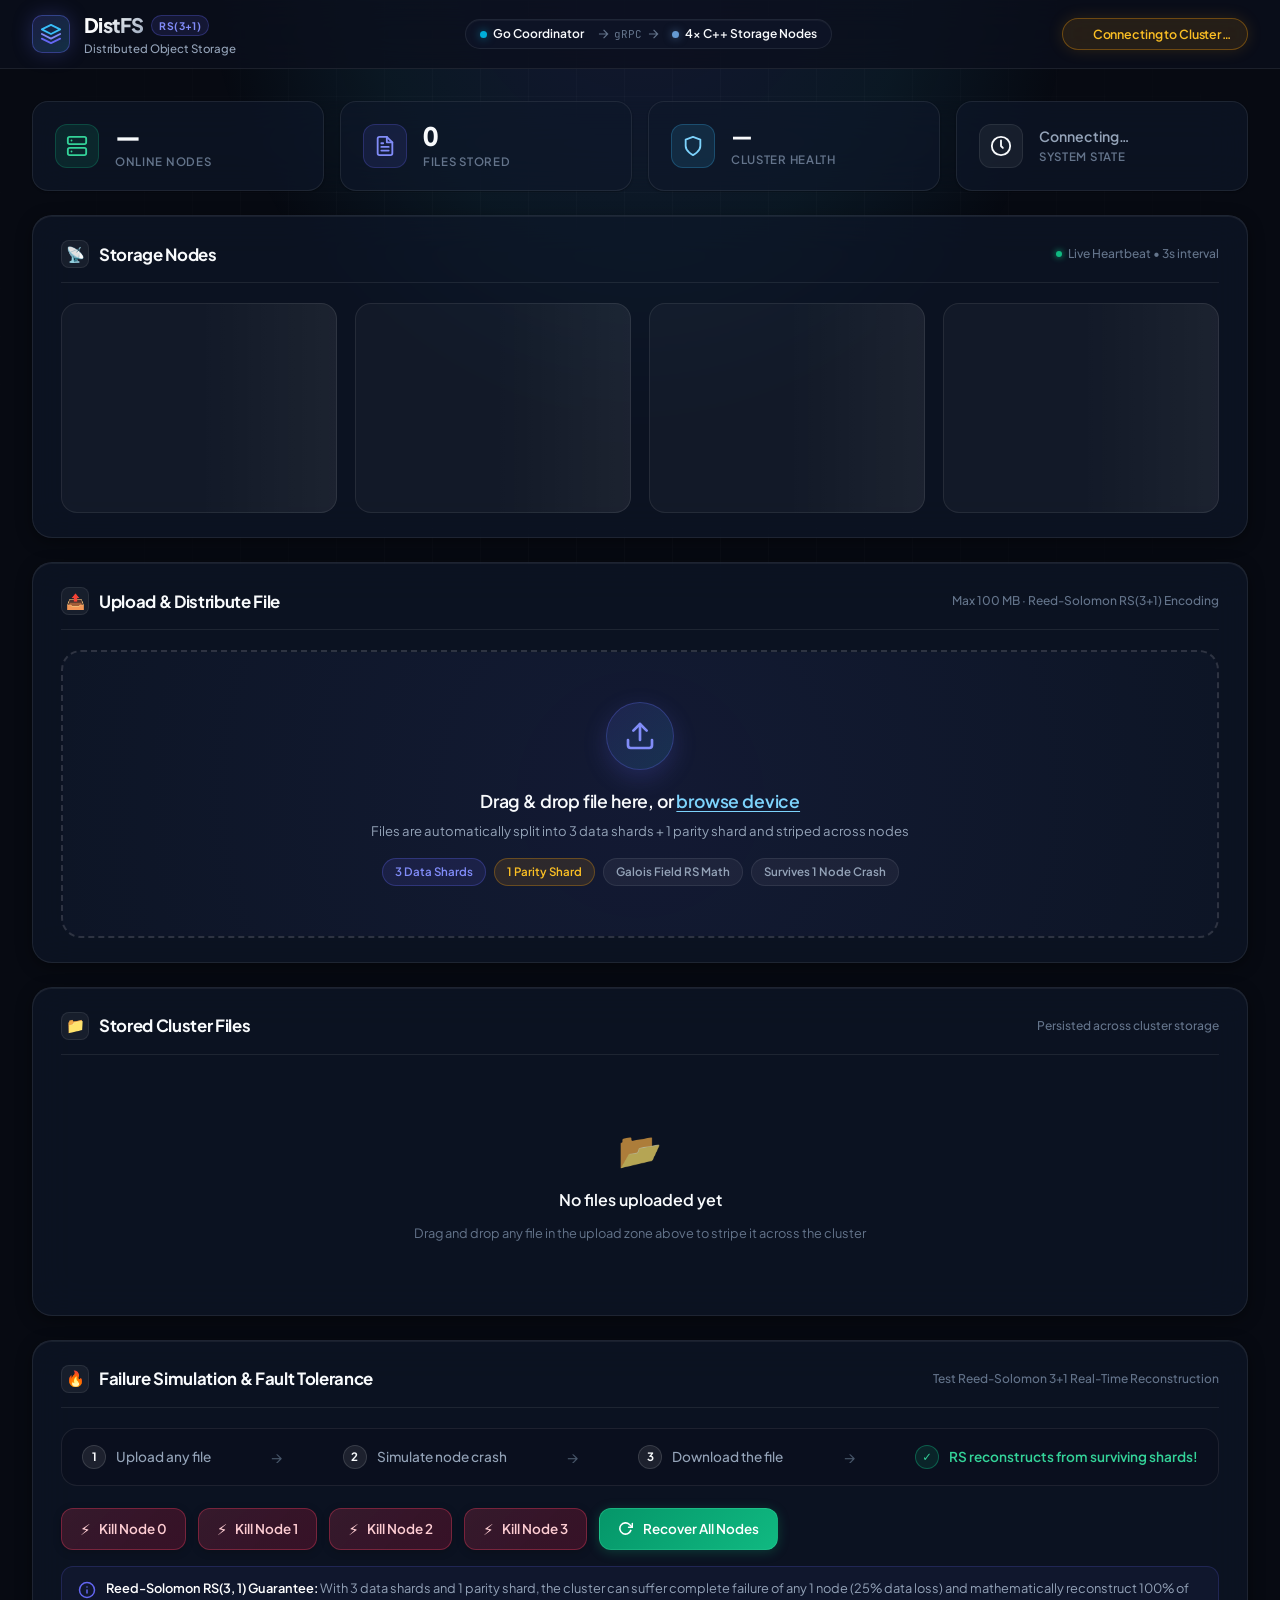
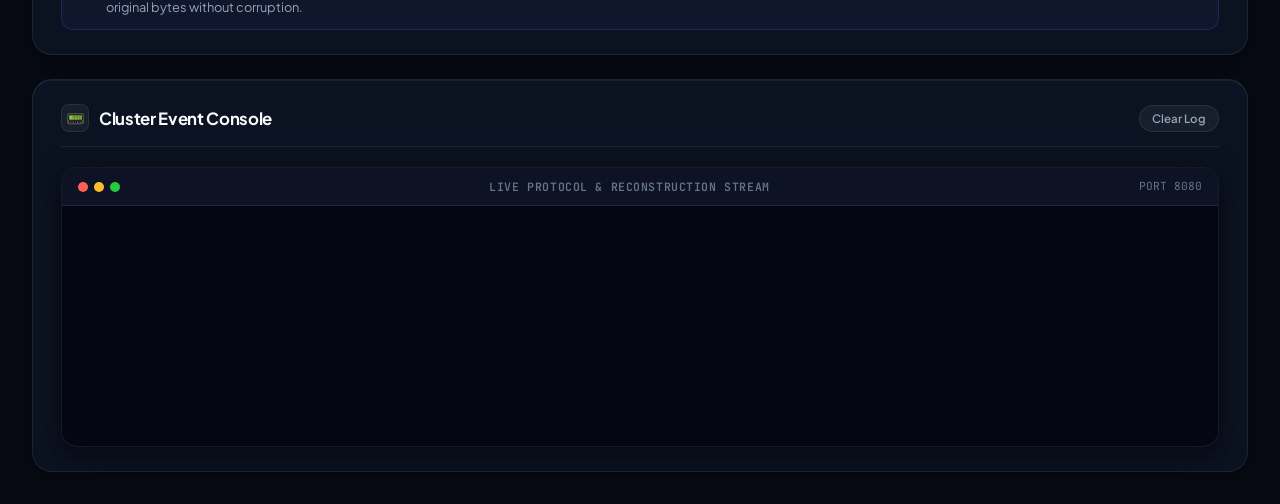
==== commit 5f9f5438: "Fix sleep reference error and optimize in-memory mock storage for Vercel deployment" ====
--- a/frontend/index.html
+++ b/frontend/index.html
@@ -327,6 +327,9 @@
 
 <script>
 // ── Shared Helpers ────────────────────────────────────────────
+const sleep = ms => new Promise(r => setTimeout(r, ms));
+window.sleep = sleep;
+
 function formatBytes(bytes) {
   if (!bytes && bytes !== 0) return '—';
   if (bytes === 0)           return '0 B';
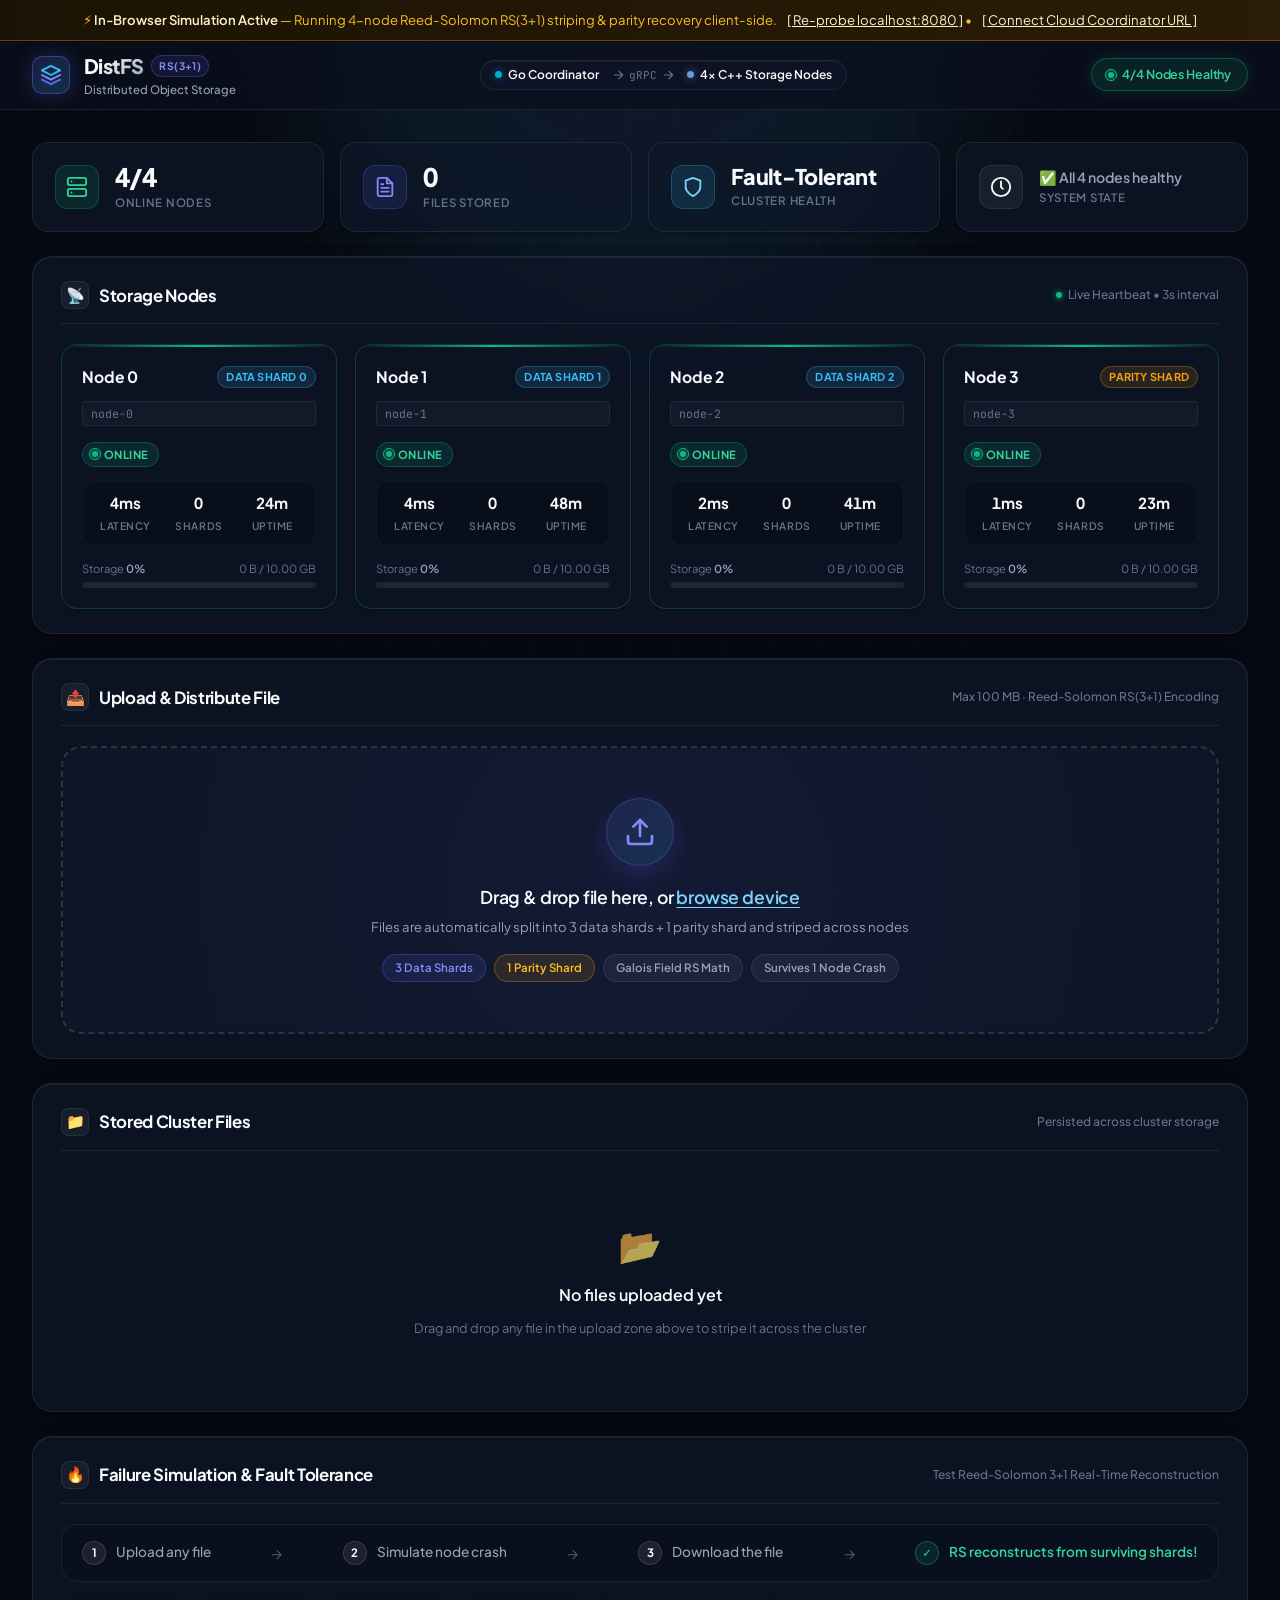
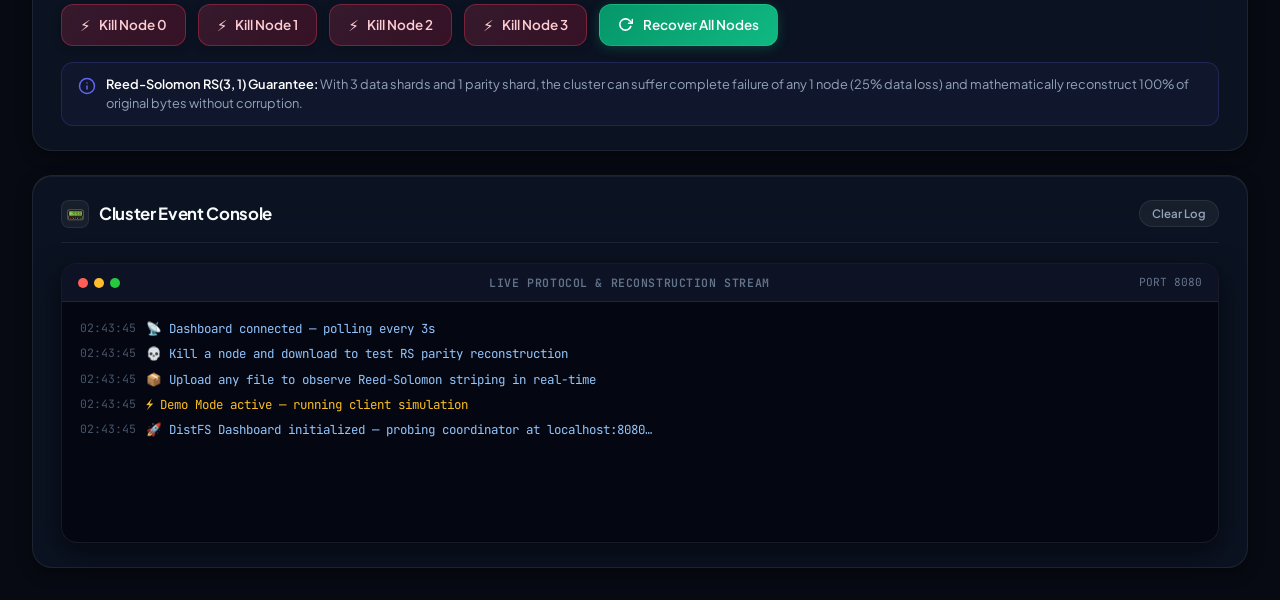
==== commit 95e211f6: "Fix undefined sleep function in upload.js and add in-memory quota fallback in mock_backend.js" ====
--- a/frontend/index.html
+++ b/frontend/index.html
@@ -327,9 +327,6 @@
 
 <script>
 // ── Shared Helpers ────────────────────────────────────────────
-const sleep = ms => new Promise(r => setTimeout(r, ms));
-window.sleep = sleep;
-
 function formatBytes(bytes) {
   if (!bytes && bytes !== 0) return '—';
   if (bytes === 0)           return '0 B';
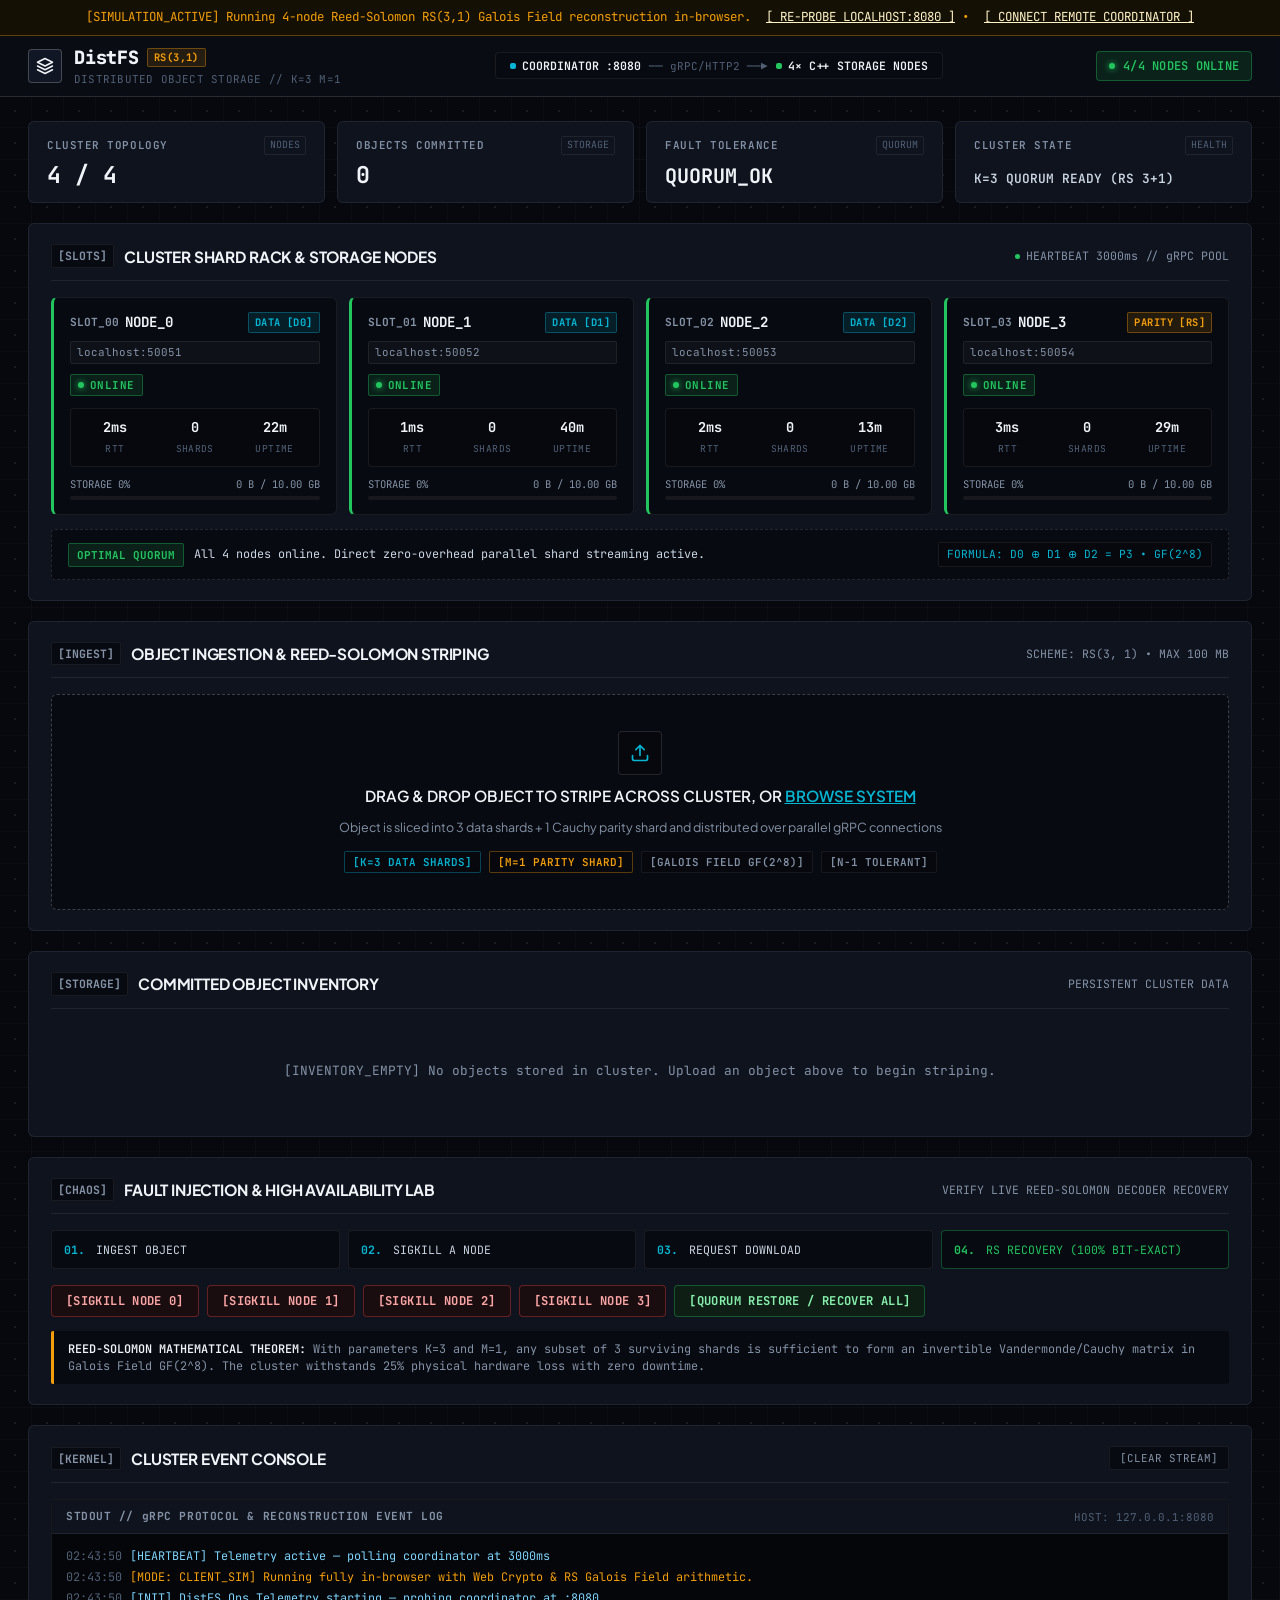
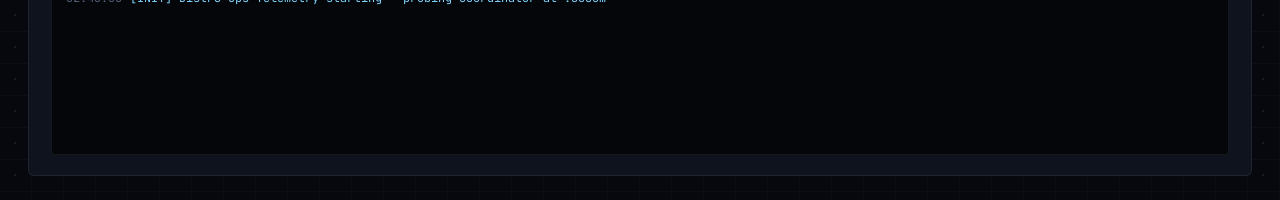
==== commit a2280ccd: "Transform DistFS to Industrial Ops Console & Shard Matrix (Zero-Emoji, Monospace-forward, Blueprint " ====
--- a/frontend/index.html
+++ b/frontend/index.html
@@ -3,47 +3,46 @@
 <head>
   <meta charset="UTF-8">
   <meta name="viewport" content="width=device-width, initial-scale=1.0">
-  <title>DistFS — Distributed File Storage Dashboard</title>
-  <meta name="description" content="Enterprise Reed-Solomon Erasure Coding (3+1) over a 4-node distributed storage cluster. Live node monitoring, upload, download, and chaos failure simulation.">
+  <title>DistFS — Industrial Ops Console &amp; Shard Matrix</title>
+  <meta name="description" content="Distributed Object Storage with Reed-Solomon RS(3,1) Erasure Coding over a 4-node cluster. Real-time topology monitoring and Galois Field fault reconstruction.">
   
-  <!-- Modern Typography -->
   <link rel="preconnect" href="https://fonts.googleapis.com">
   <link rel="preconnect" href="https://fonts.gstatic.com" crossorigin>
-  <link href="https://fonts.googleapis.com/css2?family=JetBrains+Mono:wght@400;500;600&family=Plus+Jakarta+Sans:wght@400;500;600;700;800&display=swap" rel="stylesheet">
+  <link href="https://fonts.googleapis.com/css2?family=JetBrains+Mono:wght@400;500;600;700&family=Plus+Jakarta+Sans:wght@500;600;700;800&display=swap" rel="stylesheet">
   
   <link rel="stylesheet" href="css/style.css">
 </head>
 <body>
 
 <!-- ════════════════════════════════════════════════════════ -->
-<!-- DEMO MODE BANNER                                         -->
+<!-- OPS NOTIFICATION STRIP                                   -->
 <!-- ════════════════════════════════════════════════════════ -->
 <div class="demo-banner" id="demo-banner">
-  ⚡ <strong>In-Browser Simulation Active</strong> — Running 4-node Reed-Solomon RS(3+1) striping &amp; parity recovery client-side.
-  <a onclick="resetBackendProbe(); location.reload();">[ Re-probe localhost:8080 ]</a>
+  [SIMULATION_ACTIVE] Running 4-node Reed-Solomon RS(3,1) Galois Field reconstruction in-browser.
+  <a onclick="resetBackendProbe(); location.reload();">[ RE-PROBE LOCALHOST:8080 ]</a>
   &bull;
-  <a onclick="promptCustomBackend();">[ Connect Cloud Coordinator URL ]</a>
+  <a onclick="promptCustomBackend();">[ CONNECT REMOTE COORDINATOR ]</a>
 </div>
 
 <!-- ════════════════════════════════════════════════════════ -->
-<!-- SITE HEADER                                              -->
+<!-- TELEMETRY HEADER                                         -->
 <!-- ════════════════════════════════════════════════════════ -->
 <header id="site-header">
   <div class="header-inner">
     <div class="brand">
       <div class="brand-icon-wrap">
-        <svg viewBox="0 0 24 24" fill="none" xmlns="http://www.w3.org/2000/svg">
-          <path d="M12 2L2 7L12 12L22 7L12 2Z" stroke="#38BDF8" stroke-width="2" stroke-linecap="round" stroke-linejoin="round"/>
-          <path d="M2 17L12 22L22 17" stroke="#6366F1" stroke-width="2" stroke-linecap="round" stroke-linejoin="round"/>
-          <path d="M2 12L12 17L22 12" stroke="#818CF8" stroke-width="2" stroke-linecap="round" stroke-linejoin="round"/>
+        <svg viewBox="0 0 24 24" fill="none" stroke="currentColor" stroke-width="2" stroke-linecap="round" stroke-linejoin="round">
+          <polygon points="12 2 2 7 12 12 22 7 12 2"></polygon>
+          <polyline points="2 17 12 22 22 17"></polyline>
+          <polyline points="2 12 12 17 22 12"></polyline>
         </svg>
       </div>
       <div class="brand-text-wrap">
         <div class="brand-title-row">
           <span class="brand-title">DistFS</span>
-          <span class="brand-version-chip">RS(3+1)</span>
+          <span class="brand-version-chip">RS(3,1)</span>
         </div>
-        <span class="brand-sub">Distributed Object Storage</span>
+        <span class="brand-sub">DISTRIBUTED OBJECT STORAGE // K=3 M=1</span>
       </div>
     </div>
 
@@ -51,16 +50,12 @@
       <div class="arch-pipeline">
         <div class="arch-item">
           <span class="arch-dot go"></span>
-          <span class="arch-label">Go Coordinator</span>
+          <span class="arch-label">COORDINATOR :8080</span>
         </div>
-        <div class="arch-arrow">
-          <svg viewBox="0 0 24 24" fill="none" stroke="currentColor" stroke-width="2"><path d="M5 12h14M13 5l7 7-7 7"/></svg>
-          <span>gRPC</span>
-          <svg viewBox="0 0 24 24" fill="none" stroke="currentColor" stroke-width="2"><path d="M5 12h14M13 5l7 7-7 7"/></svg>
-        </div>
+        <span class="arch-arrow">── gRPC/HTTP2 ──▶</span>
         <div class="arch-item">
           <span class="arch-dot cpp"></span>
-          <span class="arch-label">4× C++ Storage Nodes</span>
+          <span class="arch-label">4× C++ STORAGE NODES</span>
         </div>
       </div>
     </div>
@@ -68,7 +63,7 @@
     <div class="header-right">
       <div id="cluster-badge" class="cluster-badge badge-warn">
         <span class="pulse-halo"></span>
-        <span>Connecting to Cluster…</span>
+        <span>CONNECTING TO CLUSTER…</span>
       </div>
     </div>
   </div>
@@ -77,92 +72,92 @@
 <main>
 
 <!-- ════════════════════════════════════════════════════════ -->
-<!-- STATS BAR                                                -->
+<!-- CLUSTER TELEMETRY BAR                                    -->
 <!-- ════════════════════════════════════════════════════════ -->
 <section class="section stats-section">
   <div class="stats-grid">
     <div class="stat-card">
-      <div class="stat-icon-wrap nodes">
-        <svg width="22" height="22" viewBox="0 0 24 24" fill="none" stroke="currentColor" stroke-width="2" stroke-linecap="round" stroke-linejoin="round"><rect x="2" y="2" width="20" height="8" rx="2" ry="2"></rect><rect x="2" y="14" width="20" height="8" rx="2" ry="2"></rect><line x1="6" y1="6" x2="6.01" y2="6"></line><line x1="6" y1="18" x2="6.01" y2="18"></line></svg>
-      </div>
-      <div class="stat-content">
-        <div class="stat-value" id="stat-nodes">—</div>
-        <div class="stat-label">Online Nodes</div>
-      </div>
+      <div class="stat-card-top">
+        <span class="stat-label">CLUSTER TOPOLOGY</span>
+        <span class="stat-tag">NODES</span>
+      </div>
+      <div class="stat-value" id="stat-nodes">—</div>
     </div>
 
     <div class="stat-card">
-      <div class="stat-icon-wrap files">
-        <svg width="22" height="22" viewBox="0 0 24 24" fill="none" stroke="currentColor" stroke-width="2" stroke-linecap="round" stroke-linejoin="round"><path d="M14 2H6a2 2 0 0 0-2 2v16a2 2 0 0 0 2 2h12a2 2 0 0 0 2-2V8z"></path><polyline points="14 2 14 8 20 8"></polyline><line x1="16" y1="13" x2="8" y2="13"></line><line x1="16" y1="17" x2="8" y2="17"></line><polyline points="10 9 9 9 8 9"></polyline></svg>
-      </div>
-      <div class="stat-content">
-        <div class="stat-value" id="file-count">0</div>
-        <div class="stat-label">Files Stored</div>
-      </div>
+      <div class="stat-card-top">
+        <span class="stat-label">OBJECTS COMMITTED</span>
+        <span class="stat-tag">STORAGE</span>
+      </div>
+      <div class="stat-value" id="file-count">0</div>
     </div>
 
     <div class="stat-card">
-      <div class="stat-icon-wrap health">
-        <svg width="22" height="22" viewBox="0 0 24 24" fill="none" stroke="currentColor" stroke-width="2" stroke-linecap="round" stroke-linejoin="round"><path d="M12 22s8-4 8-10V5l-8-3-8 3v7c0 6 8 10 8 10z"></path></svg>
-      </div>
-      <div class="stat-content">
-        <div class="stat-value" id="stat-status" style="font-size:1.35rem;">—</div>
-        <div class="stat-label">Cluster Health</div>
-      </div>
+      <div class="stat-card-top">
+        <span class="stat-label">FAULT TOLERANCE</span>
+        <span class="stat-tag">QUORUM</span>
+      </div>
+      <div class="stat-value" id="stat-status" style="font-size:1.25rem;">—</div>
     </div>
 
     <div class="stat-card">
-      <div class="stat-icon-wrap status">
-        <svg width="22" height="22" viewBox="0 0 24 24" fill="none" stroke="currentColor" stroke-width="2" stroke-linecap="round" stroke-linejoin="round"><circle cx="12" cy="12" r="10"></circle><polyline points="12 6 12 12 14 14"></polyline></svg>
-      </div>
-      <div class="stat-content">
-        <div class="stat-summary" id="stat-summary">Connecting…</div>
-        <div class="stat-label">System State</div>
-      </div>
+      <div class="stat-card-top">
+        <span class="stat-label">CLUSTER STATE</span>
+        <span class="stat-tag">HEALTH</span>
+      </div>
+      <div class="stat-summary" id="stat-summary">INITIALIZING TELEMETRY…</div>
     </div>
   </div>
 </section>
 
 <!-- ════════════════════════════════════════════════════════ -->
-<!-- NODE GRID                                                -->
+<!-- HARDWARE SLOTS & SHARD MATRIX (SIGNATURE VISUAL)         -->
 <!-- ════════════════════════════════════════════════════════ -->
 <section class="section" id="sec-nodes">
   <div class="section-header">
     <div class="section-title-wrap">
-      <div class="section-icon-badge">📡</div>
-      <h2 class="section-title">Storage Nodes</h2>
+      <span class="section-glyph">[SLOTS]</span>
+      <h2 class="section-title">CLUSTER SHARD RACK &amp; STORAGE NODES</h2>
     </div>
     <div class="section-hint">
       <span class="section-hint-dot"></span>
-      <span>Live Heartbeat • 3s interval</span>
+      <span>HEARTBEAT 3000ms // gRPC POOL</span>
     </div>
   </div>
 
   <div class="node-grid" id="node-grid">
-    <div class="skeleton-card"></div>
-    <div class="skeleton-card"></div>
-    <div class="skeleton-card"></div>
-    <div class="skeleton-card"></div>
+    <div class="node-card" style="opacity:0.4"><div style="padding:40px;text-align:center;font-family:var(--font-mono)">PROBING SLOT 00…</div></div>
+    <div class="node-card" style="opacity:0.4"><div style="padding:40px;text-align:center;font-family:var(--font-mono)">PROBING SLOT 01…</div></div>
+    <div class="node-card" style="opacity:0.4"><div style="padding:40px;text-align:center;font-family:var(--font-mono)">PROBING SLOT 02…</div></div>
+    <div class="node-card" style="opacity:0.4"><div style="padding:40px;text-align:center;font-family:var(--font-mono)">PROBING SLOT 03…</div></div>
+  </div>
+
+  <!-- Real-time Reed-Solomon Reconstruction Pipeline Visualizer -->
+  <div class="reconstruction-pipeline-strip" id="reconstruction-pipeline">
+    <div class="reconstruct-status-group">
+      <span class="reconstruct-badge">OPTIMAL QUORUM</span>
+      <span class="reconstruct-text">All 4 nodes online. Direct zero-overhead parallel shard streaming active.</span>
+    </div>
+    <div class="reconstruct-math">FORMULA: D0 ⊕ D1 ⊕ D2 = P3 &bull; GF(2^8)</div>
   </div>
 </section>
 
 <!-- ════════════════════════════════════════════════════════ -->
-<!-- UPLOAD FILE                                              -->
+<!-- INGESTION & SHARD DISTRIBUTION TARGET                    -->
 <!-- ════════════════════════════════════════════════════════ -->
 <section class="section" id="sec-upload">
   <div class="section-header">
     <div class="section-title-wrap">
-      <div class="section-icon-badge">📤</div>
-      <h2 class="section-title">Upload &amp; Distribute File</h2>
-    </div>
-    <span class="section-hint">Max 100 MB · Reed-Solomon RS(3+1) Encoding</span>
+      <span class="section-glyph">[INGEST]</span>
+      <h2 class="section-title">OBJECT INGESTION &amp; REED-SOLOMON STRIPING</h2>
+    </div>
+    <span class="section-hint">SCHEME: RS(3, 1) &bull; MAX 100 MB</span>
   </div>
 
   <div class="upload-zone" id="drop-zone"
        onclick="document.getElementById('file-input').click()"
        role="button" tabindex="0"
        onkeypress="if(event.key==='Enter') document.getElementById('file-input').click()">
-    <div class="upload-glow"></div>
     <div class="upload-body">
       <div class="upload-icon-circle">
         <svg viewBox="0 0 24 24" fill="none" stroke="currentColor" stroke-width="2" stroke-linecap="round" stroke-linejoin="round">
@@ -172,16 +167,16 @@
         </svg>
       </div>
       <div class="upload-cta">
-        Drag &amp; drop file here, or <strong>browse device</strong>
+        DRAG &amp; DROP OBJECT TO STRIPE ACROSS CLUSTER, OR <strong>BROWSE SYSTEM</strong>
       </div>
       <div class="upload-sub">
-        Files are automatically split into 3 data shards + 1 parity shard and striped across nodes
+        Object is sliced into 3 data shards + 1 Cauchy parity shard and distributed over parallel gRPC connections
       </div>
       <div class="upload-badges-row">
-        <span class="upload-pill highlight">3 Data Shards</span>
-        <span class="upload-pill parity">1 Parity Shard</span>
-        <span class="upload-pill">Galois Field RS Math</span>
-        <span class="upload-pill">Survives 1 Node Crash</span>
+        <span class="upload-pill highlight">[K=3 DATA SHARDS]</span>
+        <span class="upload-pill parity">[M=1 PARITY SHARD]</span>
+        <span class="upload-pill">[GALOIS FIELD GF(2^8)]</span>
+        <span class="upload-pill">[N-1 TOLERANT]</span>
       </div>
     </div>
   </div>
@@ -192,7 +187,7 @@
     <div class="progress-header">
       <div class="progress-label">
         <div class="progress-spinner"></div>
-        <span id="progress-status-text">Encoding &amp; distributing shards…</span>
+        <span id="progress-status-text">ENCODING &amp; DISPERSING SHARDS…</span>
       </div>
     </div>
     <div class="progress-track">
@@ -203,112 +198,94 @@
 
   <div id="upload-result"></div>
 
-  <!-- Shard distribution visualiser -->
+  <!-- Shard Distribution Matrix -->
   <div id="shard-flow" class="shard-flow" style="display:none"></div>
 </section>
 
 <!-- ════════════════════════════════════════════════════════ -->
-<!-- FILE LIST                                                -->
+<!-- STORED OBJECTS INVENTORY                                 -->
 <!-- ════════════════════════════════════════════════════════ -->
 <section class="section" id="sec-files">
   <div class="section-header">
     <div class="section-title-wrap">
-      <div class="section-icon-badge">📁</div>
-      <h2 class="section-title">Stored Cluster Files</h2>
-    </div>
-    <span class="section-hint">Persisted across cluster storage</span>
+      <span class="section-glyph">[STORAGE]</span>
+      <h2 class="section-title">COMMITTED OBJECT INVENTORY</h2>
+    </div>
+    <span class="section-hint">PERSISTENT CLUSTER DATA</span>
   </div>
   <div id="file-list">
     <div class="empty-msg">
-      <div class="empty-icon">📂</div>
-      <div style="font-weight:600;font-size:1rem;color:var(--text-primary);">No files uploaded yet</div>
-      <div style="font-size:0.8rem;color:var(--text-tertiary);">Drag and drop any file in the upload zone above to stripe it across the cluster</div>
+      <div>[INVENTORY_EMPTY] No objects stored in cluster. Upload an object above to begin striping.</div>
     </div>
   </div>
 </section>
 
 <!-- ════════════════════════════════════════════════════════ -->
-<!-- FAILURE SIMULATION (CHAOS PLAYGROUND)                    -->
+<!-- CHAOS / FAULT INJECTION LAB                              -->
 <!-- ════════════════════════════════════════════════════════ -->
 <section class="section" id="sec-demo">
   <div class="section-header">
     <div class="section-title-wrap">
-      <div class="section-icon-badge">🔥</div>
-      <h2 class="section-title">Failure Simulation &amp; Fault Tolerance</h2>
-    </div>
-    <span class="section-hint">Test Reed-Solomon 3+1 Real-Time Reconstruction</span>
+      <span class="section-glyph">[CHAOS]</span>
+      <h2 class="section-title">FAULT INJECTION &amp; HIGH AVAILABILITY LAB</h2>
+    </div>
+    <span class="section-hint">VERIFY LIVE REED-SOLOMON DECODER RECOVERY</span>
   </div>
 
   <div class="demo-explanation">
     <div class="demo-exp-item">
-      <span class="demo-step-num">1</span>
-      <span>Upload any file</span>
-    </div>
-    <div class="demo-exp-arrow">→</div>
+      <span class="demo-step-num">01.</span> INGEST OBJECT
+    </div>
     <div class="demo-exp-item">
-      <span class="demo-step-num">2</span>
-      <span>Simulate node crash</span>
-    </div>
-    <div class="demo-exp-arrow">→</div>
+      <span class="demo-step-num">02.</span> SIGKILL A NODE
+    </div>
     <div class="demo-exp-item">
-      <span class="demo-step-num">3</span>
-      <span>Download the file</span>
-    </div>
-    <div class="demo-exp-arrow">→</div>
-    <div class="demo-exp-item demo-exp-success">
-      <span class="demo-step-num">✓</span>
-      <span>RS reconstructs from surviving shards!</span>
+      <span class="demo-step-num">03.</span> REQUEST DOWNLOAD
+    </div>
+    <div class="demo-exp-item" style="border-color:var(--hw-green-border);color:var(--hw-green);">
+      <span class="demo-step-num" style="color:var(--hw-green);">04.</span> RS RECOVERY (100% BIT-EXACT)
     </div>
   </div>
 
   <div class="demo-controls">
     <button class="btn btn-kill" id="kill-0" onclick="Demo.killNode(0)">
-      <span class="btn-icon">⚡</span> Kill Node 0
+      [SIGKILL NODE 0]
     </button>
     <button class="btn btn-kill" id="kill-1" onclick="Demo.killNode(1)">
-      <span class="btn-icon">⚡</span> Kill Node 1
+      [SIGKILL NODE 1]
     </button>
     <button class="btn btn-kill" id="kill-2" onclick="Demo.killNode(2)">
-      <span class="btn-icon">⚡</span> Kill Node 2
+      [SIGKILL NODE 2]
     </button>
     <button class="btn btn-kill" id="kill-3" onclick="Demo.killNode(3)">
-      <span class="btn-icon">⚡</span> Kill Node 3
+      [SIGKILL NODE 3]
     </button>
     <button class="btn btn-recover" onclick="Demo.recoverAll()">
-      <svg width="15" height="15" viewBox="0 0 24 24" fill="none" stroke="currentColor" stroke-width="2.5" stroke-linecap="round" stroke-linejoin="round" style="margin-right:2px"><path d="M23 4v6h-6"></path><path d="M20.49 15a9 9 0 1 1-2.12-9.36L23 10"></path></svg>
-      Recover All Nodes
+      [QUORUM RESTORE / RECOVER ALL]
     </button>
   </div>
 
   <div class="demo-footnote">
-    <svg width="18" height="18" viewBox="0 0 24 24" fill="none" stroke="#6366F1" stroke-width="2" stroke-linecap="round" stroke-linejoin="round" style="flex-shrink:0;margin-top:2px"><circle cx="12" cy="12" r="10"></circle><line x1="12" y1="16" x2="12" y2="12"></line><line x1="12" y1="8" x2="12.01" y2="8"></line></svg>
-    <div>
-      <strong>Reed-Solomon RS(3, 1) Guarantee:</strong> With 3 data shards and 1 parity shard, the cluster can suffer complete failure of any 1 node (25% data loss) and mathematically reconstruct 100% of original bytes without corruption.
-    </div>
+    <strong>REED-SOLOMON MATHEMATICAL THEOREM:</strong> With parameters K=3 and M=1, any subset of 3 surviving shards is sufficient to form an invertible Vandermonde/Cauchy matrix in Galois Field GF(2^8). The cluster withstands 25% physical hardware loss with zero downtime.
   </div>
 </section>
 
 <!-- ════════════════════════════════════════════════════════ -->
-<!-- REALTIME ACTIVITY LOG                                    -->
+<!-- REALTIME KERNEL / gRPC EVENT STREAM                      -->
 <!-- ════════════════════════════════════════════════════════ -->
 <section class="section" id="sec-log">
   <div class="section-header">
     <div class="section-title-wrap">
-      <div class="section-icon-badge">📟</div>
-      <h2 class="section-title">Cluster Event Console</h2>
-    </div>
-    <button class="btn-clear" onclick="Logger.clear()">Clear Log</button>
+      <span class="section-glyph">[KERNEL]</span>
+      <h2 class="section-title">CLUSTER EVENT CONSOLE</h2>
+    </div>
+    <button class="btn-clear" onclick="Logger.clear()">[CLEAR STREAM]</button>
   </div>
 
   <div class="terminal-window">
     <div class="terminal-header">
-      <div class="terminal-dots">
-        <span class="term-dot red"></span>
-        <span class="term-dot yellow"></span>
-        <span class="term-dot green"></span>
-      </div>
-      <span class="terminal-title">LIVE PROTOCOL &amp; RECONSTRUCTION STREAM</span>
-      <span style="font-family:var(--font-mono);font-size:0.7rem;color:var(--text-tertiary);">PORT 8080</span>
+      <span class="terminal-title">STDOUT // gRPC PROTOCOL &amp; RECONSTRUCTION EVENT LOG</span>
+      <span style="font-family:var(--font-mono);font-size:0.68rem;color:var(--text-muted);">HOST: 127.0.0.1:8080</span>
     </div>
     <div id="log-panel" class="log-panel"></div>
   </div>
@@ -341,7 +318,7 @@
   if (el) el.textContent = val;
 }
 
-// ── File List Modern Renderer ─────────────────────────────────
+// ── File Inventory Industrial Renderer ─────────────────────────
 const FileList = {
   render(files) {
     setEl('file-count', files.length);
@@ -351,37 +328,35 @@
     if (!files.length) {
       list.innerHTML = `
         <div class="empty-msg">
-          <div class="empty-icon">📂</div>
-          <div style="font-weight:600;font-size:1rem;color:var(--text-primary);">No files uploaded yet</div>
-          <div style="font-size:0.8rem;color:var(--text-tertiary);">Drag and drop any file in the upload zone above to stripe it across the cluster</div>
+          <div>[INVENTORY_EMPTY] No objects stored in cluster. Upload an object above to begin striping.</div>
         </div>`;
       return;
     }
 
     list.innerHTML = files.map((f, idx) => `
       <div class="file-row" id="file-row-${idx}">
-        <div class="file-icon-wrap">
-          <span>${getFileIcon(f.file_name)}</span>
+        <div class="file-glyph-badge">
+          <span>${getFileTypeGlyph(f.file_name)}</span>
         </div>
         <div class="file-info">
           <div class="file-name" title="${f.file_name}">${f.file_name}</div>
           <div class="file-meta">
-            <span><strong>${formatBytes(f.size)}</strong></span>
+            <span>${formatBytes(f.size)}</span>
             <span>&bull;</span>
-            <span>${f.uploaded ? f.uploaded.toLocaleTimeString() : 'Just now'}</span>
+            <span>${f.uploaded ? f.uploaded.toLocaleTimeString() : 'RECENT'}</span>
             <span>&bull;</span>
-            <span class="file-id-badge" title="${f.file_id}">${f.file_id ? f.file_id.substring(0, 16) + '…' : '—'}</span>
+            <span class="file-id-badge" title="${f.file_id}">UUID: ${f.file_id ? f.file_id.substring(0, 16) + '…' : '—'}</span>
           </div>
           <div class="file-tags">
-            <span class="tag tag-data">${f.data_shards || 3} data shards</span>
-            <span class="tag tag-parity">${f.parity_shards || 1} parity shard</span>
+            <span class="tag tag-data">${f.data_shards || 3} DATA SHARDS</span>
+            <span class="tag tag-parity">${f.parity_shards || 1} PARITY SHARD</span>
           </div>
         </div>
         <div class="file-actions">
           <button class="btn btn-download"
                   onclick="Downloader.download('${f.file_id}', decodeURIComponent('${encodeURIComponent(f.file_name)}'))">
-            <svg width="15" height="15" viewBox="0 0 24 24" fill="none" stroke="currentColor" stroke-width="2.5" stroke-linecap="round" stroke-linejoin="round" style="margin-right:2px"><path d="M21 15v4a2 2 0 0 1-2 2H5a2 2 0 0 1-2-2v-4"></path><polyline points="7 10 12 15 17 10"></polyline><line x1="12" y1="15" x2="12" y2="3"></line></svg>
-            Download
+            <svg width="12" height="12" viewBox="0 0 24 24" fill="none" stroke="currentColor" stroke-width="2.5" style="margin-right:2px"><path d="M21 15v4a2 2 0 0 1-2 2H5a2 2 0 0 1-2-2v-4"></path><polyline points="7 10 12 15 17 10"></polyline><line x1="12" y1="15" x2="12" y2="3"></line></svg>
+            RETRIEVE
           </button>
         </div>
       </div>
@@ -389,24 +364,23 @@
   }
 };
 
-function getFileIcon(name) {
-  if (!name) return '📄';
-  const ext = name.split('.').pop().toLowerCase();
+function getFileTypeGlyph(name) {
+  if (!name) return 'OBJ';
+  const ext = name.split('.').pop().toUpperCase();
   const map = {
-    pdf:'📕', jpg:'🖼️', jpeg:'🖼️', png:'🖼️', gif:'🖼️', svg:'🖼️', webp:'🖼️',
-    mp4:'🎬', mov:'🎬', avi:'🎬', mkv:'🎬', mp3:'🎵', wav:'🎵', flac:'🎵',
-    zip:'📦', tar:'📦', gz:'📦', '7z':'📦', rar:'📦',
-    js:'⚙️', ts:'⚙️', go:'🔷', cpp:'⚡', py:'🐍', java:'☕',
-    json:'📊', csv:'📊', xml:'📊', sql:'🗄️',
-    md:'📝', txt:'📝', doc:'📝', docx:'📝',
+    PDF:'PDF', JPG:'IMG', JPEG:'IMG', PNG:'IMG', GIF:'IMG', WEBP:'IMG',
+    MP4:'VID', MOV:'VID', AVI:'VID', MP3:'AUD', WAV:'AUD',
+    ZIP:'ZIP', TAR:'TAR', GZ:'GZ',
+    JS:'CODE', TS:'CODE', GO:'GO', CPP:'CPP', PY:'PY',
+    JSON:'JSON', CSV:'CSV', TXT:'TXT', MD:'DOC',
   };
-  return map[ext] || '📄';
+  return map[ext] || 'OBJ';
 }
 
-// ── Downloader ────────────────────────────────────────────────
+// ── Downloader & Reconstruction Monitor ───────────────────────
 const Downloader = {
   async download(fileID, fileName) {
-    Logger.info(`📥 Requesting download for "${fileName}"…`);
+    Logger.info(`[RETRIEVE_REQ] Fetching object "${fileName}"…`);
     try {
       const res = await API.downloadFile(fileID);
       const blob = res.blob;
@@ -423,12 +397,8 @@
           'image/jpeg': '.jpg',
           'image/jpg': '.jpg',
           'image/webp': '.webp',
-          'image/gif': '.gif',
-          'image/svg+xml': '.svg',
           'application/pdf': '.pdf',
           'text/plain': '.txt',
-          'text/html': '.html',
-          'text/csv': '.csv',
           'application/json': '.json',
           'application/zip': '.zip',
           'video/mp4': '.mp4',
@@ -437,7 +407,7 @@
         if (ext) finalName += ext;
       }
 
-      // 3. Trigger save
+      // 3. Trigger download save
       const url = URL.createObjectURL(blob);
       const a = document.createElement('a');
       a.style.display = 'none';
@@ -452,74 +422,72 @@
         URL.revokeObjectURL(url);
       }, 1000);
 
-      Logger.success(`✅ Download verified: "${finalName}" retrieved in ${retrievalTime}ms`);
+      Logger.success(`[RETRIEVE_OK] "${finalName}" verified & assembled in ${retrievalTime}ms`);
     } catch (err) {
-      Logger.error(`❌ Download failed: ${err.message}`);
+      Logger.error(`[RETRIEVE_FAILED] ${err.message}`);
     }
   }
 };
 
-// ── Demo Chaos Controls ───────────────────────────────────────
+// ── Chaos Fault Injection Controls ────────────────────────────
 const Demo = {
   async killNode(nodeIndex) {
-    Logger.warn(`💀 Simulating crash on Node ${nodeIndex}…`);
+    Logger.warn(`[CHAOS_INJECT] SIGKILL dispatched to Slot ${nodeIndex}…`);
     if (!(await API.isLive())) {
       MockBackend.killNode(nodeIndex);
-      Logger.warn(`⚠️ Node ${nodeIndex} is now OFFLINE. Try downloading a file — RS will reconstruct it!`);
+      Logger.warn(`[FAULT_ACTIVE] Node ${nodeIndex} is offline. Parity reconstruction will be invoked on read.`);
     } else {
       try {
         const res = await fetch(`http://localhost:8080/api/admin/kill/${nodeIndex}`, { method: 'POST' });
         if (res.ok) {
-          Logger.warn(`⚠️ Node ${nodeIndex} is now OFFLINE! Try downloading a file — RS will reconstruct it!`);
+          Logger.warn(`[FAULT_ACTIVE] Node ${nodeIndex} terminated! RS Parity reconstruction active.`);
         }
       } catch (e) {
-        Logger.error(`Could not kill node: ${e.message}`);
+        Logger.error(`[ERR_DISPATCH] ${e.message}`);
       }
     }
     const btn = document.getElementById(`kill-${nodeIndex}`);
     if (btn) {
       btn.classList.add('btn-killed');
-      btn.innerHTML = `<span class="btn-icon">💀</span> Node ${nodeIndex} Down`;
+      btn.textContent = `[NODE ${nodeIndex} TERMINATED]`;
     }
     await Dashboard.refresh();
   },
 
   async recoverAll() {
-    Logger.info('🔄 Restoring cluster topology & recovering nodes…');
+    Logger.info('[QUORUM_RESTORE] Restoring physical topology & recovering nodes…');
     if (!(await API.isLive())) {
       MockBackend.recoverAll();
-      Logger.success('✅ All 4 storage nodes restored to ONLINE status!');
+      Logger.success('[QUORUM_RESTORE_OK] All 4 storage nodes restored to ONLINE status.');
     } else {
       try {
         const res = await fetch('http://localhost:8080/api/admin/recover', { method: 'POST' });
         if (res.ok) {
-          Logger.success('✅ All 4 storage nodes restored to ONLINE status!');
+          Logger.success('[QUORUM_RESTORE_OK] All 4 storage nodes restored to ONLINE status.');
         }
       } catch (e) {
-        Logger.error(`Could not recover nodes: ${e.message}`);
+        Logger.error(`[ERR_RESTORE] ${e.message}`);
       }
     }
     [0,1,2,3].forEach(i => {
       const btn = document.getElementById(`kill-${i}`);
       if (btn) {
         btn.classList.remove('btn-killed');
-        btn.innerHTML = `<span class="btn-icon">⚡</span> Kill Node ${i}`;
+        btn.textContent = `[SIGKILL NODE ${i}]`;
       }
     });
     await Dashboard.refresh();
   }
 };
 
-// ── App Initialization ────────────────────────────────────────
+// ── App Init ─────────────────────────────────────────────────
 (async function init() {
-  Logger.info('🚀 DistFS Dashboard initialized — probing coordinator at localhost:8080…');
+  Logger.info('[INIT] DistFS Ops Telemetry starting — probing coordinator at :8080…');
 
   const live = await API.isLive();
   if (!live) {
     document.getElementById('demo-banner').style.display = 'block';
-    Logger.warn('⚡ Demo Mode active — running client simulation');
-    Logger.info('📦 Upload any file to observe Reed-Solomon striping in real-time');
-    Logger.info('💀 Kill a node and download to test RS parity reconstruction');
+    Logger.warn('[MODE: CLIENT_SIM] Running fully in-browser with Web Crypto & RS Galois Field arithmetic.');
 
     const saved = MockBackend.getFiles ? MockBackend.getFiles() : { files: [] };
     if (saved.files.length > 0) {
@@ -533,10 +501,10 @@
         uploaded:      new Date(f.created_at),
       }));
       FileList.render(Uploader.uploadedFiles);
-      Logger.info(`📂 Restored ${saved.files.length} file(s) from previous local session`);
+      Logger.info(`[RESTORE] Loaded ${saved.files.length} object(s) from local cache.`);
     }
   } else {
-    Logger.success('✅ Real Go Coordinator connected at localhost:8080');
+    Logger.success('[LINK_ESTABLISHED] Connected to Go Coordinator at localhost:8080');
     try {
       const liveData = await API.getFiles();
       if (liveData && liveData.files && liveData.files.length > 0) {
@@ -550,10 +518,10 @@
           uploaded:      new Date(f.created_at),
         }));
         FileList.render(Uploader.uploadedFiles);
-        Logger.info(`📂 Loaded ${liveData.files.length} file(s) from DFS cluster`);
+        Logger.info(`[SYNC] Synchronized ${liveData.files.length} object(s) from DFS cluster.`);
       }
     } catch (e) {
-      console.warn('Could not load backend files', e);
+      console.warn('Could not sync cluster files', e);
     }
   }
 
--- a/frontend/css/style.css
+++ b/frontend/css/style.css
@@ -1,178 +1,123 @@
 /* ═══════════════════════════════════════════════════════════
-   DistFS — Distributed File Storage Dashboard
-   Clean, Ultra-Modern Glassmorphic Dark UI
+   DistFS — Industrial Ops Console & Shard Matrix
+   Aesthetic: Blueprint / Datadog / Grafana / CockroachDB
+   Zero-Emoji • Monospace-Forward • Sharp 4-6px Geometry
    ══════════════════════════════════════════════════════════ */
 
-/* ── Reset & Box Model ───────────────────────────────────── */
+/* ── Reset & Core Variables ──────────────────────────────── */
 *, *::before, *::after {
   box-sizing: border-box;
   margin: 0;
   padding: 0;
 }
 
-/* ── Design Tokens ───────────────────────────────────────── */
 :root {
-  --bg-app:        #070A12;
-  --bg-canvas:     #0B0F1D;
-  --bg-surface:    rgba(15, 23, 42, 0.65);
-  --bg-surface-hi: rgba(22, 32, 58, 0.75);
-  --bg-card:       rgba(13, 20, 38, 0.6);
-  --bg-card-hover: rgba(20, 30, 56, 0.7);
-  --bg-card-solid: #0F172A;
-
-  --border:        rgba(255, 255, 255, 0.08);
-  --border-light:  rgba(255, 255, 255, 0.12);
-  --border-accent: rgba(99, 102, 241, 0.35);
-  --border-glow:   rgba(56, 189, 248, 0.35);
-
-  --text-primary:   #F8FAFC;
-  --text-secondary: #94A3B8;
-  --text-tertiary:  #64748B;
-  --text-muted:     #475569;
-
-  --indigo:         #6366F1;
-  --indigo-light:   #818CF8;
-  --indigo-glow:    rgba(99, 102, 241, 0.25);
-  --indigo-dim:     rgba(99, 102, 241, 0.12);
-
-  --cyan:           #38BDF8;
-  --cyan-light:     #7DD3FC;
-  --cyan-glow:      rgba(56, 189, 248, 0.25);
-  --cyan-dim:       rgba(56, 189, 248, 0.12);
-
-  --emerald:        #10B981;
-  --emerald-light:  #34D399;
-  --emerald-glow:   rgba(16, 185, 129, 0.25);
-  --emerald-dim:    rgba(16, 185, 129, 0.12);
-
-  --amber:          #F59E0B;
-  --amber-light:    #FBBF24;
-  --amber-glow:     rgba(245, 158, 11, 0.25);
-  --amber-dim:      rgba(245, 158, 11, 0.12);
-
-  --rose:           #F43F5E;
-  --rose-light:     #FB7185;
-  --rose-glow:      rgba(244, 63, 94, 0.25);
-  --rose-dim:       rgba(244, 63, 94, 0.12);
-
-  --font-sans: 'Plus Jakarta Sans', 'Inter', system-ui, -apple-system, sans-serif;
-  --font-mono: 'JetBrains Mono', 'SF Mono', Consolas, monospace;
-
-  --radius-xs: 4px;
-  --radius-sm: 8px;
-  --radius-md: 12px;
-  --radius-lg: 16px;
-  --radius-xl: 20px;
-  --radius-2xl: 24px;
-  --radius-pill: 9999px;
-
-  --shadow-sm: 0 1px 2px rgba(0, 0, 0, 0.3);
-  --shadow-md: 0 4px 16px rgba(0, 0, 0, 0.4), inset 0 1px 0 rgba(255, 255, 255, 0.06);
-  --shadow-lg: 0 8px 32px rgba(0, 0, 0, 0.5), inset 0 1px 0 rgba(255, 255, 255, 0.08);
-  --shadow-glass: 0 8px 32px 0 rgba(0, 0, 0, 0.37);
-  --blur-glass: blur(16px);
-}
-
-/* ── Base ────────────────────────────────────────────────── */
+  /* Canvas & Panel Surfaces */
+  --bg-black:        #06080E;
+  --bg-canvas:       #0A0D15;
+  --bg-panel:        #0E131E;
+  --bg-panel-hover:  #131A29;
+  --bg-inset:        #070A10;
+
+  /* Borders & Grids */
+  --border-dim:      rgba(255, 255, 255, 0.07);
+  --border-mid:      rgba(255, 255, 255, 0.12);
+  --border-hi:       rgba(255, 255, 255, 0.22);
+
+  /* Typography Colors */
+  --text-head:       #F0F4F8;
+  --text-body:       #CBD5E1;
+  --text-dim:        #8592A6;
+  --text-muted:      #526075;
+
+  /* Hardware & Ops Palette (Muted, Authentic, No Neon Glows) */
+  --hw-green:        #22C55E;
+  --hw-green-dim:    rgba(34, 197, 94, 0.12);
+  --hw-green-border: rgba(34, 197, 94, 0.35);
+
+  --hw-amber:        #F59E0B;
+  --hw-amber-dim:    rgba(245, 158, 11, 0.12);
+  --hw-amber-border: rgba(245, 158, 11, 0.35);
+
+  --hw-crimson:      #EF4444;
+  --hw-crimson-dim:  rgba(239, 68, 68, 0.12);
+  --hw-crimson-border: rgba(239, 68, 68, 0.35);
+
+  --hw-cyan:         #06B6D4;
+  --hw-cyan-dim:     rgba(6, 182, 212, 0.12);
+  --hw-cyan-border:  rgba(6, 182, 212, 0.35);
+
+  --hw-indigo:       #6366F1;
+  --hw-indigo-dim:   rgba(99, 102, 241, 0.12);
+  --hw-indigo-border: rgba(99, 102, 241, 0.35);
+
+  /* Fonts */
+  --font-mono: 'JetBrains Mono', 'SF Mono', 'Consolas', monospace;
+  --font-sans: 'Plus Jakarta Sans', -apple-system, BlinkMacSystemFont, sans-serif;
+
+  /* Sharp Industrial Radii */
+  --radius-xs: 2px;
+  --radius-sm: 4px;
+  --radius-md: 6px;
+  --radius-lg: 8px;
+}
+
+/* ── Base Setup ──────────────────────────────────────────── */
 html {
   scroll-behavior: smooth;
   color-scheme: dark;
 }
 
 body {
-  background: var(--bg-app);
-  color: var(--text-primary);
+  background-color: var(--bg-black);
+  color: var(--text-body);
   font-family: var(--font-sans);
-  font-size: 14px;
+  font-size: 13.5px;
   line-height: 1.5;
   min-height: 100vh;
   position: relative;
   overflow-x: hidden;
   -webkit-font-smoothing: antialiased;
-  -moz-osx-font-smoothing: grayscale;
-}
-
-/* Ambient Radial Mesh Gradients in Background */
-body::before {
-  content: '';
-  position: fixed;
-  top: 0;
-  left: 15%;
-  width: 70vw;
-  height: 450px;
-  background: radial-gradient(ellipse at 50% -20%, rgba(99, 102, 241, 0.15), rgba(56, 189, 248, 0.08) 45%, transparent 70%);
-  pointer-events: none;
-  z-index: 0;
-}
-
-body::after {
-  content: '';
-  position: fixed;
-  top: 0;
-  left: 0;
-  right: 0;
-  bottom: 0;
+
+  /* Blueprint Grid Background */
   background-image:
+    radial-gradient(rgba(255, 255, 255, 0.08) 1px, transparent 1px),
     linear-gradient(rgba(255, 255, 255, 0.02) 1px, transparent 1px),
     linear-gradient(90deg, rgba(255, 255, 255, 0.02) 1px, transparent 1px);
-  background-size: 48px 48px;
-  mask-image: radial-gradient(ellipse at 50% 30%, #000 30%, transparent 80%);
-  -webkit-mask-image: radial-gradient(ellipse at 50% 30%, #000 30%, transparent 80%);
-  pointer-events: none;
-  z-index: 0;
-}
-
-/* ── Scrollbars ──────────────────────────────────────────── */
-::-webkit-scrollbar {
-  width: 6px;
-  height: 6px;
-}
-::-webkit-scrollbar-track {
-  background: transparent;
-}
-::-webkit-scrollbar-thumb {
-  background: rgba(255, 255, 255, 0.12);
-  border-radius: var(--radius-pill);
-}
-::-webkit-scrollbar-thumb:hover {
-  background: rgba(255, 255, 255, 0.24);
-}
-
-/* ── Typography & Global Elements ────────────────────────── */
+  background-size: 32px 32px, 32px 32px, 32px 32px;
+  background-position: -1px -1px;
+}
+
+/* ── Typography & Global Monospace ───────────────────────── */
 h1, h2, h3, h4 {
-  color: var(--text-primary);
+  color: var(--text-head);
+  font-family: var(--font-sans);
   font-weight: 700;
   letter-spacing: -0.02em;
 }
 
-strong { font-weight: 600; color: #FFFFFF; }
-
-code, .mono {
-  font-family: var(--font-mono);
-  font-size: 0.85em;
-}
-
-code {
-  background: rgba(255, 255, 255, 0.06);
-  padding: 2px 7px;
-  border-radius: var(--radius-xs);
-  border: 1px solid rgba(255, 255, 255, 0.1);
-  color: var(--cyan-light);
-}
-
-/* ── Demo Banner ─────────────────────────────────────────── */
+code, .mono, .stat-value, .metric-num, .log-panel, .node-id-pill, .tag, .btn {
+  font-family: var(--font-mono);
+}
+
+strong {
+  font-weight: 600;
+  color: var(--text-head);
+}
+
+/* ── Top Ops Notification Strip ──────────────────────────── */
 .demo-banner {
   display: none;
-  background: linear-gradient(90deg, #1C1304, #2A1C07);
-  border-bottom: 1px solid rgba(245, 158, 11, 0.35);
-  padding: 10px 24px;
+  background: #141004;
+  border-bottom: 1px solid var(--hw-amber-border);
+  padding: 8px 24px;
+  font-family: var(--font-mono);
+  font-size: 0.78rem;
+  color: var(--hw-amber);
   text-align: center;
-  font-size: 0.82rem;
-  color: var(--amber-light);
   position: relative;
   z-index: 101;
 }
-.demo-banner strong { color: #FEF3C7; }
 .demo-banner a {
   color: #FEF3C7;
   text-decoration: underline;
@@ -181,54 +126,52 @@
 }
 
 /* ═══════════════════════════════════════════════════════════
-   HEADER
+   HEADER — INDUSTRIAL TELEMETRY STRIP
    ═══════════════════════════════════════════════════════════ */
 #site-header {
   position: sticky;
   top: 0;
   z-index: 100;
-  background: rgba(11, 15, 29, 0.75);
-  backdrop-filter: blur(20px);
-  -webkit-backdrop-filter: blur(20px);
-  border-bottom: 1px solid var(--border);
-  padding: 0 32px;
-  transition: all 0.3s ease;
+  background: rgba(10, 13, 21, 0.94);
+  backdrop-filter: blur(12px);
+  -webkit-backdrop-filter: blur(12px);
+  border-bottom: 1px solid var(--border-mid);
+  padding: 0 28px;
 }
 
 .header-inner {
-  max-width: 1360px;
+  max-width: 1400px;
   margin: 0 auto;
   display: flex;
   align-items: center;
   justify-content: space-between;
-  height: 68px;
-  gap: 20px;
+  height: 60px;
+  gap: 16px;
 }
 
 /* Brand */
 .brand {
   display: flex;
   align-items: center;
-  gap: 14px;
+  gap: 12px;
   flex-shrink: 0;
 }
 
 .brand-icon-wrap {
-  width: 38px;
-  height: 38px;
-  border-radius: 10px;
-  background: linear-gradient(135deg, rgba(99, 102, 241, 0.2), rgba(56, 189, 248, 0.2));
-  border: 1px solid rgba(99, 102, 241, 0.4);
+  width: 34px;
+  height: 34px;
+  background: #101623;
+  border: 1px solid var(--border-hi);
+  border-radius: var(--radius-sm);
   display: flex;
   align-items: center;
   justify-content: center;
-  box-shadow: 0 0 20px rgba(99, 102, 241, 0.25);
-  position: relative;
 }
 
 .brand-icon-wrap svg {
-  width: 22px;
-  height: 22px;
+  width: 18px;
+  height: 18px;
+  stroke: var(--text-head);
 }
 
 .brand-text-wrap {
@@ -243,35 +186,33 @@
 }
 
 .brand-title {
-  font-size: 1.25rem;
+  font-size: 1.15rem;
   font-weight: 800;
-  letter-spacing: -0.03em;
-  background: linear-gradient(135deg, #FFFFFF 30%, #94A3B8 100%);
-  -webkit-background-clip: text;
-  -webkit-text-fill-color: transparent;
-  background-clip: text;
+  font-family: var(--font-mono);
+  letter-spacing: -0.01em;
+  color: var(--text-head);
 }
 
 .brand-version-chip {
+  font-family: var(--font-mono);
   font-size: 0.65rem;
   font-weight: 700;
-  padding: 2px 7px;
-  border-radius: var(--radius-pill);
-  background: var(--indigo-dim);
-  color: var(--indigo-light);
-  border: 1px solid rgba(99, 102, 241, 0.3);
+  padding: 1px 6px;
+  border-radius: var(--radius-xs);
+  background: var(--hw-amber-dim);
+  color: var(--hw-amber);
+  border: 1px solid var(--hw-amber-border);
   letter-spacing: 0.04em;
-  text-transform: uppercase;
 }
 
 .brand-sub {
-  font-size: 0.72rem;
-  color: var(--text-secondary);
-  font-weight: 500;
-  letter-spacing: -0.01em;
-}
-
-/* Center Architecture Pipeline */
+  font-family: var(--font-mono);
+  font-size: 0.68rem;
+  color: var(--text-muted);
+  letter-spacing: 0.02em;
+}
+
+/* Architecture Pipeline */
 .header-center {
   flex: 1;
   display: flex;
@@ -282,502 +223,172 @@
   display: flex;
   align-items: center;
   gap: 8px;
-  background: rgba(15, 23, 42, 0.6);
-  border: 1px solid var(--border);
-  padding: 5px 14px;
-  border-radius: var(--radius-pill);
-  box-shadow: inset 0 1px 0 rgba(255, 255, 255, 0.04);
+  background: var(--bg-inset);
+  border: 1px solid var(--border-dim);
+  padding: 4px 14px;
+  border-radius: var(--radius-sm);
+  font-family: var(--font-mono);
+  font-size: 0.72rem;
 }
 
 .arch-item {
   display: flex;
   align-items: center;
   gap: 6px;
+  font-weight: 600;
+}
+
+.arch-dot {
+  width: 6px;
+  height: 6px;
+  border-radius: var(--radius-xs);
+}
+.arch-dot.go  { background: var(--hw-cyan); }
+.arch-dot.cpp { background: var(--hw-green); }
+
+.arch-label {
+  color: var(--text-head);
+}
+
+.arch-arrow {
+  color: var(--text-muted);
+  font-size: 0.68rem;
+}
+
+/* Cluster Status Badge */
+.header-right {
+  flex-shrink: 0;
+}
+
+.cluster-badge {
+  display: inline-flex;
+  align-items: center;
+  gap: 8px;
+  padding: 5px 12px;
+  border-radius: var(--radius-sm);
+  font-family: var(--font-mono);
   font-size: 0.75rem;
   font-weight: 600;
-}
-
-.arch-dot {
-  width: 7px;
-  height: 7px;
-  border-radius: 50%;
-}
-.arch-dot.go {
-  background: #00ADD8;
-  box-shadow: 0 0 8px rgba(0, 173, 216, 0.6);
-}
-.arch-dot.cpp {
-  background: #659AD2;
-  box-shadow: 0 0 8px rgba(101, 154, 210, 0.6);
-}
-
-.arch-label {
-  color: var(--text-primary);
-}
-
-.arch-arrow {
-  display: flex;
-  align-items: center;
-  gap: 4px;
-  font-family: var(--font-mono);
-  font-size: 0.68rem;
-  color: var(--text-tertiary);
-  padding: 0 4px;
-}
-
-.arch-arrow svg {
-  width: 14px;
-  height: 14px;
-  stroke: var(--text-tertiary);
-}
-
-/* Right Cluster Badge */
-.header-right {
-  flex-shrink: 0;
-}
-
-.cluster-badge {
-  display: inline-flex;
-  align-items: center;
-  gap: 8px;
-  padding: 6px 16px;
-  border-radius: var(--radius-pill);
-  font-size: 0.78rem;
-  font-weight: 600;
-  letter-spacing: -0.01em;
-  transition: all 0.3s ease;
-  backdrop-filter: blur(12px);
+  letter-spacing: 0.02em;
+  border: 1px solid var(--border-dim);
+  background: var(--bg-inset);
 }
 
 .badge-healthy {
-  background: var(--emerald-dim);
-  color: var(--emerald-light);
-  border: 1px solid rgba(16, 185, 129, 0.35);
-  box-shadow: 0 0 16px rgba(16, 185, 129, 0.15);
+  background: var(--hw-green-dim);
+  color: var(--hw-green);
+  border-color: var(--hw-green-border);
 }
 
 .badge-warn {
-  background: var(--amber-dim);
-  color: var(--amber-light);
-  border: 1px solid rgba(245, 158, 11, 0.35);
-  box-shadow: 0 0 16px rgba(245, 158, 11, 0.15);
+  background: var(--hw-amber-dim);
+  color: var(--hw-amber);
+  border-color: var(--hw-amber-border);
 }
 
 .badge-dead {
-  background: var(--rose-dim);
-  color: var(--rose-light);
-  border: 1px solid rgba(244, 63, 94, 0.35);
-  box-shadow: 0 0 16px rgba(244, 63, 94, 0.15);
-}
-
-/* ═══════════════════════════════════════════════════════════
-   MAIN CONTAINER & CARD SHELLS
-   ═══════════════════════════════════════════════════════════ */
-main {
-  max-width: 1360px;
-  margin: 0 auto;
-  padding: 32px;
-  display: flex;
-  flex-direction: column;
-  gap: 24px;
-  position: relative;
-  z-index: 1;
-}
-
-.section {
-  background: var(--bg-surface);
-  backdrop-filter: blur(20px);
-  -webkit-backdrop-filter: blur(20px);
-  border: 1px solid var(--border);
-  border-radius: var(--radius-xl);
-  padding: 24px 28px;
-  box-shadow: var(--shadow-md);
-  transition: border-color 0.25s ease, box-shadow 0.25s ease;
-  position: relative;
-}
-
-.section:hover {
-  border-color: var(--border-light);
-}
-
-.section-header {
-  display: flex;
-  align-items: center;
-  justify-content: space-between;
-  margin-bottom: 20px;
-  padding-bottom: 14px;
-  border-bottom: 1px solid var(--border);
-}
-
-.section-title-wrap {
-  display: flex;
-  align-items: center;
-  gap: 10px;
-}
-
-.section-icon-badge {
-  width: 28px;
-  height: 28px;
-  border-radius: var(--radius-sm);
-  background: rgba(255, 255, 255, 0.05);
-  border: 1px solid var(--border);
-  display: flex;
-  align-items: center;
-  justify-content: center;
-  font-size: 0.95rem;
-}
-
-.section-title {
-  font-size: 1.05rem;
-  font-weight: 700;
-  letter-spacing: -0.02em;
-  color: var(--text-primary);
-}
-
-.section-hint {
-  font-size: 0.75rem;
-  color: var(--text-tertiary);
-  font-weight: 500;
-  display: flex;
-  align-items: center;
-  gap: 6px;
-}
-
-.section-hint-dot {
-  width: 6px;
-  height: 6px;
-  border-radius: 50%;
-  background: var(--emerald);
-  box-shadow: 0 0 6px var(--emerald);
-  animation: pulse-dot 2s infinite;
-}
-
-/* ═══════════════════════════════════════════════════════════
-   NODE GRID & NODE CARDS
-   ═══════════════════════════════════════════════════════════ */
-.node-grid {
-  display: grid;
-  grid-template-columns: repeat(4, 1fr);
-  gap: 18px;
-}
-
-@media (max-width: 1080px) {
-  .node-grid { grid-template-columns: repeat(2, 1fr); }
-}
-@media (max-width: 600px) {
-  .node-grid { grid-template-columns: 1fr; }
-}
-
-/* Skeleton Loading */
-.skeleton-card {
-  border-radius: var(--radius-lg);
-  background: linear-gradient(90deg, rgba(255, 255, 255, 0.03) 25%, rgba(255, 255, 255, 0.07) 50%, rgba(255, 255, 255, 0.03) 75%);
-  background-size: 200% 100%;
-  animation: shimmer 1.8s infinite;
-  height: 210px;
-  border: 1px solid var(--border);
-}
-
-@keyframes shimmer {
-  0%   { background-position: 200% 0; }
-  100% { background-position: -200% 0; }
-}
-
-/* Modern Node Card */
-.node-card {
-  background: rgba(13, 20, 38, 0.65);
-  border: 1px solid var(--border);
-  border-radius: var(--radius-lg);
-  padding: 20px;
-  transition: all 0.25s cubic-bezier(0.16, 1, 0.3, 1);
-  position: relative;
-  overflow: hidden;
-  box-shadow: var(--shadow-sm);
-  display: flex;
-  flex-direction: column;
-}
-
-.node-card:hover {
-  transform: translateY(-2px);
-  border-color: var(--border-light);
-  box-shadow: 0 8px 24px rgba(0, 0, 0, 0.4);
-}
-
-/* Ambient glow line at top of card */
-.node-card::before {
-  content: '';
-  position: absolute;
-  top: 0;
-  left: 0;
-  right: 0;
-  height: 2px;
-  transition: opacity 0.3s ease;
-  opacity: 0;
-}
-
-.node-card.healthy {
-  border-color: rgba(16, 185, 129, 0.25);
-}
-.node-card.healthy:hover {
-  border-color: rgba(16, 185, 129, 0.45);
-  box-shadow: 0 8px 24px rgba(16, 185, 129, 0.1);
-}
-.node-card.healthy::before {
-  background: linear-gradient(90deg, transparent, var(--emerald), transparent);
-  opacity: 1;
-}
-
-.node-card.dead {
-  border-color: rgba(244, 63, 94, 0.35);
-  background: rgba(30, 15, 25, 0.5);
-}
-.node-card.dead::before {
-  background: linear-gradient(90deg, transparent, var(--rose), transparent);
-  opacity: 0.9;
-}
-
-/* Card Header */
-.node-card-top {
-  display: flex;
-  align-items: center;
-  justify-content: space-between;
-  margin-bottom: 12px;
-}
-
-.node-title-group {
-  display: flex;
-  align-items: center;
-  gap: 8px;
-}
-
-.node-name {
-  font-size: 0.98rem;
-  font-weight: 700;
-  color: var(--text-primary);
-  letter-spacing: -0.01em;
-}
-
-/* Role Badges */
-.role-badge {
-  font-size: 0.68rem;
-  font-weight: 700;
-  padding: 2px 8px;
-  border-radius: var(--radius-pill);
-  letter-spacing: 0.02em;
-  text-transform: uppercase;
-}
-
-.role-badge.data {
-  background: var(--cyan-dim);
-  color: var(--cyan);
-  border: 1px solid rgba(56, 189, 248, 0.25);
-}
-
-.role-badge.parity {
-  background: var(--amber-dim);
-  color: var(--amber);
-  border: 1px solid rgba(245, 158, 11, 0.25);
-}
-
-/* Status Pill with Halo Pulse */
-.node-status-pill {
-  display: inline-flex;
-  align-items: center;
-  gap: 6px;
-  font-size: 0.7rem;
-  font-weight: 700;
-  letter-spacing: 0.04em;
-  padding: 3px 9px;
-  border-radius: var(--radius-pill);
-  width: fit-content;
-  margin-bottom: 14px;
-}
-
-.pill-online {
-  background: var(--emerald-dim);
-  color: var(--emerald-light);
-  border: 1px solid rgba(16, 185, 129, 0.3);
-}
-
-.pill-offline {
-  background: var(--rose-dim);
-  color: var(--rose-light);
-  border: 1px solid rgba(244, 63, 94, 0.3);
+  background: var(--hw-crimson-dim);
+  color: var(--hw-crimson);
+  border-color: var(--hw-crimson-border);
 }
 
 .pulse-halo {
   width: 6px;
   height: 6px;
   border-radius: 50%;
+  display: inline-block;
+}
+.pulse-halo.online { background: var(--hw-green); box-shadow: 0 0 6px var(--hw-green); }
+.pulse-halo.offline { background: var(--hw-crimson); box-shadow: 0 0 6px var(--hw-crimson); }
+
+/* ═══════════════════════════════════════════════════════════
+   MAIN CONTAINER & PANELS
+   ═══════════════════════════════════════════════════════════ */
+main {
+  max-width: 1400px;
+  margin: 0 auto;
+  padding: 24px 28px;
+  display: flex;
+  flex-direction: column;
+  gap: 20px;
+}
+
+.section {
+  background: var(--bg-panel);
+  border: 1px solid var(--border-dim);
+  border-radius: var(--radius-md);
+  padding: 20px 22px;
   position: relative;
-}
-
-.pulse-halo.online {
-  background: var(--emerald);
-  box-shadow: 0 0 6px var(--emerald);
-}
-.pulse-halo.online::after {
-  content: '';
-  position: absolute;
-  top: -3px;
-  left: -3px;
-  right: -3px;
-  bottom: -3px;
+  transition: border-color 0.2s ease;
+}
+
+.section:hover {
+  border-color: var(--border-mid);
+}
+
+.section-header {
+  display: flex;
+  align-items: center;
+  justify-content: space-between;
+  margin-bottom: 16px;
+  padding-bottom: 12px;
+  border-bottom: 1px solid var(--border-dim);
+}
+
+.section-title-wrap {
+  display: flex;
+  align-items: center;
+  gap: 10px;
+}
+
+.section-glyph {
+  font-family: var(--font-mono);
+  font-size: 0.72rem;
+  font-weight: 700;
+  padding: 2px 6px;
+  border-radius: var(--radius-xs);
+  background: var(--bg-inset);
+  color: var(--text-dim);
+  border: 1px solid var(--border-dim);
+}
+
+.section-title {
+  font-size: 0.96rem;
+  font-weight: 700;
+  letter-spacing: -0.01em;
+  color: var(--text-head);
+  text-transform: uppercase;
+}
+
+.section-hint {
+  font-family: var(--font-mono);
+  font-size: 0.72rem;
+  color: var(--text-dim);
+  display: flex;
+  align-items: center;
+  gap: 6px;
+}
+
+.section-hint-dot {
+  width: 5px;
+  height: 5px;
   border-radius: 50%;
-  border: 1px solid var(--emerald);
-  animation: pulse-ring 2s cubic-bezier(0.215, 0.61, 0.355, 1) infinite;
-}
-
-.pulse-halo.offline {
-  background: var(--rose);
-  box-shadow: 0 0 6px var(--rose);
-}
-
-@keyframes pulse-ring {
-  0% { transform: scale(0.8); opacity: 0.8; }
-  100% { transform: scale(2.2); opacity: 0; }
-}
-
-@keyframes pulse-dot {
-  0%, 100% { opacity: 1; }
-  50% { opacity: 0.35; }
-}
-
-/* Monospace Node Address Pill */
-.node-id-pill {
-  font-family: var(--font-mono);
-  font-size: 0.72rem;
-  color: var(--text-tertiary);
-  background: rgba(255, 255, 255, 0.03);
-  border: 1px solid rgba(255, 255, 255, 0.06);
-  padding: 3px 8px;
-  border-radius: var(--radius-xs);
-  margin-bottom: 16px;
-  overflow: hidden;
-  text-overflow: ellipsis;
-  white-space: nowrap;
-}
-
-/* Metrics Mini-Grid */
-.node-metrics {
-  display: grid;
-  grid-template-columns: repeat(3, 1fr);
-  gap: 8px;
-  padding: 10px;
-  background: rgba(0, 0, 0, 0.2);
-  border: 1px solid rgba(255, 255, 255, 0.04);
-  border-radius: var(--radius-md);
-  margin-bottom: 14px;
-}
-
-.metric-col {
-  text-align: center;
-}
-
-.metric-num {
-  font-size: 0.95rem;
-  font-weight: 700;
-  color: var(--text-primary);
-  font-variant-numeric: tabular-nums;
-  display: block;
-}
-
-.metric-lbl {
-  font-size: 0.65rem;
-  font-weight: 600;
-  text-transform: uppercase;
-  color: var(--text-tertiary);
-  letter-spacing: 0.05em;
-  margin-top: 2px;
-}
-
-/* Storage Bar */
-.storage-box {
-  margin-top: auto;
-}
-
-.storage-bar-header {
-  display: flex;
-  justify-content: space-between;
-  align-items: center;
-  font-size: 0.7rem;
-  color: var(--text-tertiary);
-  margin-bottom: 5px;
-}
-
-.storage-bar-header span strong {
-  color: var(--text-secondary);
-}
-
-.storage-track {
-  height: 6px;
-  background: rgba(255, 255, 255, 0.08);
-  border-radius: var(--radius-pill);
-  overflow: hidden;
-  position: relative;
-}
-
-.storage-fill {
-  height: 100%;
-  background: linear-gradient(90deg, var(--indigo), var(--cyan));
-  border-radius: var(--radius-pill);
-  transition: width 0.8s cubic-bezier(0.16, 1, 0.3, 1);
-  box-shadow: 0 0 10px rgba(99, 102, 241, 0.5);
-}
-
-/* Error/Killed Node Message */
-.error-msg {
-  font-size: 0.78rem;
-  color: var(--rose-light);
-  display: flex;
-  align-items: center;
-  gap: 8px;
-  background: rgba(244, 63, 94, 0.1);
-  border: 1px solid rgba(244, 63, 94, 0.25);
-  padding: 8px 10px;
-  border-radius: var(--radius-sm);
-  margin-bottom: 8px;
-}
-
-.recovery-hint {
-  font-size: 0.72rem;
-  color: var(--amber-light);
-  background: rgba(245, 158, 11, 0.08);
-  border: 1px solid rgba(245, 158, 11, 0.2);
-  padding: 6px 10px;
-  border-radius: var(--radius-sm);
-  line-height: 1.4;
-}
-
-.offline-msg {
-  grid-column: 1 / -1;
-  text-align: center;
-  padding: 48px 24px;
-  color: var(--text-secondary);
-  background: rgba(0, 0, 0, 0.2);
-  border-radius: var(--radius-lg);
-  border: 1px dashed var(--border);
-}
-
-.offline-icon {
-  font-size: 2.2rem;
-  margin-bottom: 8px;
+  background: var(--hw-green);
 }
 
 /* ═══════════════════════════════════════════════════════════
-   STATS BAR
+   STATS BAR — COMPACT INDUSTRIAL TELEMETRY
    ═══════════════════════════════════════════════════════════ */
 .stats-section {
   padding: 0;
   background: transparent;
   border: none;
-  box-shadow: none;
 }
 
 .stats-grid {
   display: grid;
   grid-template-columns: repeat(4, 1fr);
-  gap: 16px;
+  gap: 12px;
 }
 
 @media (max-width: 860px) {
@@ -785,181 +396,383 @@
 }
 
 .stat-card {
-  background: var(--bg-surface);
-  backdrop-filter: blur(20px);
-  -webkit-backdrop-filter: blur(20px);
-  border: 1px solid var(--border);
-  border-radius: var(--radius-lg);
-  padding: 20px 22px;
-  display: flex;
-  align-items: center;
-  gap: 16px;
-  box-shadow: var(--shadow-sm);
-  transition: all 0.25s ease;
+  background: var(--bg-panel);
+  border: 1px solid var(--border-dim);
+  border-radius: var(--radius-md);
+  padding: 14px 18px;
+  display: flex;
+  flex-direction: column;
+  justify-content: space-between;
 }
 
 .stat-card:hover {
-  border-color: var(--border-light);
-  transform: translateY(-2px);
-  box-shadow: var(--shadow-md);
-}
-
-.stat-icon-wrap {
-  width: 44px;
-  height: 44px;
+  border-color: var(--border-mid);
+}
+
+.stat-card-top {
+  display: flex;
+  align-items: center;
+  justify-content: space-between;
+  margin-bottom: 6px;
+}
+
+.stat-label {
+  font-family: var(--font-mono);
+  font-size: 0.68rem;
+  font-weight: 600;
+  text-transform: uppercase;
+  color: var(--text-dim);
+  letter-spacing: 0.05em;
+}
+
+.stat-tag {
+  font-family: var(--font-mono);
+  font-size: 0.62rem;
+  padding: 1px 5px;
+  border-radius: var(--radius-xs);
+  border: 1px solid var(--border-dim);
+  color: var(--text-muted);
+}
+
+.stat-value {
+  font-size: 1.45rem;
+  font-weight: 700;
+  color: var(--text-head);
+  line-height: 1.2;
+}
+
+.stat-summary {
+  font-family: var(--font-mono);
+  font-size: 0.8rem;
+  color: var(--text-body);
+  font-weight: 600;
+}
+
+/* ═══════════════════════════════════════════════════════════
+   HARDWARE SLOTS & SHARD MATRIX (SIGNATURE VISUAL CONCEPT)
+   ═══════════════════════════════════════════════════════════ */
+.node-grid {
+  display: grid;
+  grid-template-columns: repeat(4, 1fr);
+  gap: 12px;
+}
+
+@media (max-width: 1040px) {
+  .node-grid { grid-template-columns: repeat(2, 1fr); }
+}
+@media (max-width: 580px) {
+  .node-grid { grid-template-columns: 1fr; }
+}
+
+.node-card {
+  background: var(--bg-inset);
+  border: 1px solid var(--border-dim);
   border-radius: var(--radius-md);
-  display: flex;
-  align-items: center;
-  justify-content: center;
-  flex-shrink: 0;
-  font-size: 1.25rem;
-}
-
-.stat-icon-wrap.nodes {
-  background: var(--emerald-dim);
-  color: var(--emerald-light);
-  border: 1px solid rgba(16, 185, 129, 0.25);
-}
-
-.stat-icon-wrap.files {
-  background: var(--indigo-dim);
-  color: var(--indigo-light);
-  border: 1px solid rgba(99, 102, 241, 0.25);
-}
-
-.stat-icon-wrap.health {
-  background: var(--cyan-dim);
-  color: var(--cyan-light);
-  border: 1px solid rgba(56, 189, 248, 0.25);
-}
-
-.stat-icon-wrap.status {
-  background: rgba(255, 255, 255, 0.05);
-  color: var(--text-primary);
-  border: 1px solid var(--border);
-}
-
-.stat-content {
-  flex: 1;
-  min-width: 0;
-}
-
-.stat-value {
-  font-size: 1.6rem;
-  font-weight: 800;
-  letter-spacing: -0.03em;
-  color: var(--text-primary);
-  line-height: 1.1;
-  font-variant-numeric: tabular-nums;
-}
-
-.stat-summary {
+  padding: 14px 16px;
+  position: relative;
+  display: flex;
+  flex-direction: column;
+  transition: all 0.2s ease;
+}
+
+.node-card.healthy {
+  border-left: 3px solid var(--hw-green);
+}
+.node-card.healthy:hover {
+  border-color: var(--border-mid);
+  border-left-color: var(--hw-green);
+}
+
+.node-card.dead {
+  border-left: 3px solid var(--hw-crimson);
+  background: #12090C;
+}
+
+.node-card-top {
+  display: flex;
+  align-items: center;
+  justify-content: space-between;
+  margin-bottom: 8px;
+}
+
+.node-title-group {
+  display: flex;
+  align-items: center;
+  gap: 6px;
+}
+
+.node-slot-idx {
+  font-family: var(--font-mono);
+  font-size: 0.7rem;
+  color: var(--text-dim);
+  font-weight: 700;
+}
+
+.node-name {
+  font-family: var(--font-mono);
   font-size: 0.88rem;
-  font-weight: 600;
-  color: var(--text-secondary);
+  font-weight: 700;
+  color: var(--text-head);
+}
+
+.role-badge {
+  font-family: var(--font-mono);
+  font-size: 0.65rem;
+  font-weight: 700;
+  padding: 2px 6px;
+  border-radius: var(--radius-xs);
+  letter-spacing: 0.04em;
+  text-transform: uppercase;
+}
+
+.role-badge.data {
+  background: var(--hw-cyan-dim);
+  color: var(--hw-cyan);
+  border: 1px solid var(--hw-cyan-border);
+}
+
+.role-badge.parity {
+  background: var(--hw-amber-dim);
+  color: var(--hw-amber);
+  border: 1px solid var(--hw-amber-border);
+}
+
+.node-id-pill {
+  font-family: var(--font-mono);
+  font-size: 0.68rem;
+  color: var(--text-dim);
+  background: rgba(255, 255, 255, 0.03);
+  border: 1px solid var(--border-dim);
+  padding: 2px 6px;
+  border-radius: var(--radius-xs);
+  margin-bottom: 10px;
+  white-space: nowrap;
+  overflow: hidden;
+  text-overflow: ellipsis;
+}
+
+.node-status-pill {
+  display: inline-flex;
+  align-items: center;
+  gap: 6px;
+  font-family: var(--font-mono);
+  font-size: 0.68rem;
+  font-weight: 700;
+  letter-spacing: 0.04em;
+  padding: 2px 7px;
+  border-radius: var(--radius-xs);
+  width: fit-content;
+  margin-bottom: 12px;
+}
+
+.pill-online {
+  background: var(--hw-green-dim);
+  color: var(--hw-green);
+  border: 1px solid var(--hw-green-border);
+}
+
+.pill-offline {
+  background: var(--hw-crimson-dim);
+  color: var(--hw-crimson);
+  border: 1px solid var(--hw-crimson-border);
+}
+
+/* Micro-Telemetry Grid */
+.node-metrics {
+  display: grid;
+  grid-template-columns: repeat(3, 1fr);
+  gap: 4px;
+  padding: 8px 6px;
+  background: var(--bg-black);
+  border: 1px solid var(--border-dim);
+  border-radius: var(--radius-sm);
+  margin-bottom: 10px;
+}
+
+.metric-col {
+  text-align: center;
+}
+
+.metric-num {
+  font-size: 0.85rem;
+  font-weight: 700;
+  color: var(--text-head);
+  display: block;
+}
+
+.metric-lbl {
+  font-family: var(--font-mono);
+  font-size: 0.6rem;
+  color: var(--text-muted);
+  text-transform: uppercase;
+  letter-spacing: 0.04em;
+}
+
+/* Storage Bar */
+.storage-box {
+  margin-top: auto;
+}
+
+.storage-bar-header {
+  display: flex;
+  justify-content: space-between;
+  align-items: center;
+  font-family: var(--font-mono);
+  font-size: 0.66rem;
+  color: var(--text-dim);
+  margin-bottom: 4px;
+}
+
+.storage-track {
+  height: 4px;
+  background: rgba(255, 255, 255, 0.06);
+  border-radius: var(--radius-xs);
+  overflow: hidden;
+}
+
+.storage-fill {
+  height: 100%;
+  background: var(--hw-cyan);
+  border-radius: var(--radius-xs);
+  transition: width 0.6s ease;
+}
+
+.error-msg {
+  font-family: var(--font-mono);
+  font-size: 0.72rem;
+  color: var(--hw-crimson);
+  background: var(--hw-crimson-dim);
+  border: 1px solid var(--hw-crimson-border);
+  padding: 6px 8px;
+  border-radius: var(--radius-xs);
+  margin-bottom: 6px;
+}
+
+.recovery-hint {
+  font-family: var(--font-mono);
+  font-size: 0.68rem;
+  color: var(--hw-amber);
+  background: var(--hw-amber-dim);
+  border: 1px solid var(--hw-amber-border);
+  padding: 5px 8px;
+  border-radius: var(--radius-xs);
   line-height: 1.3;
 }
 
-.stat-label {
-  font-size: 0.72rem;
-  font-weight: 600;
-  color: var(--text-tertiary);
-  text-transform: uppercase;
-  letter-spacing: 0.06em;
-  margin-top: 3px;
-}
-
 /* ═══════════════════════════════════════════════════════════
-   UPLOAD FILE ZONE
+   LIVE RECONSTRUCTION PIPELINE STRIP (SIGNATURE INTERACTION)
+   ═══════════════════════════════════════════════════════════ */
+.reconstruction-pipeline-strip {
+  margin-top: 14px;
+  padding: 12px 16px;
+  background: var(--bg-inset);
+  border: 1px dashed var(--border-mid);
+  border-radius: var(--radius-sm);
+  display: flex;
+  align-items: center;
+  justify-content: space-between;
+  gap: 12px;
+  flex-wrap: wrap;
+}
+
+.reconstruct-status-group {
+  display: flex;
+  align-items: center;
+  gap: 10px;
+}
+
+.reconstruct-badge {
+  font-family: var(--font-mono);
+  font-size: 0.68rem;
+  font-weight: 700;
+  padding: 3px 8px;
+  border-radius: var(--radius-xs);
+  background: var(--hw-green-dim);
+  color: var(--hw-green);
+  border: 1px solid var(--hw-green-border);
+}
+
+.reconstruct-badge.degraded {
+  background: var(--hw-amber-dim);
+  color: var(--hw-amber);
+  border-color: var(--hw-amber-border);
+}
+
+.reconstruct-text {
+  font-family: var(--font-mono);
+  font-size: 0.74rem;
+  color: var(--text-body);
+}
+
+.reconstruct-math {
+  font-family: var(--font-mono);
+  font-size: 0.7rem;
+  color: var(--hw-cyan);
+  background: var(--bg-black);
+  padding: 3px 8px;
+  border-radius: var(--radius-xs);
+  border: 1px solid var(--border-dim);
+}
+
+/* ═══════════════════════════════════════════════════════════
+   UPLOAD TARGET (ENGINEERED BLUEPRINT DROPZONE)
    ═══════════════════════════════════════════════════════════ */
 .upload-zone {
   position: relative;
-  border: 2px dashed rgba(255, 255, 255, 0.14);
-  border-radius: var(--radius-xl);
-  padding: 50px 32px;
+  border: 1px dashed var(--border-hi);
+  border-radius: var(--radius-md);
+  padding: 36px 24px;
   text-align: center;
   cursor: pointer;
-  transition: all 0.3s cubic-bezier(0.16, 1, 0.3, 1);
-  overflow: hidden;
-  background: rgba(15, 23, 42, 0.4);
+  background: var(--bg-inset);
+  transition: all 0.2s ease;
 }
 
 .upload-zone:hover,
 .upload-zone.drag-over {
-  border-color: var(--indigo-light);
-  background: rgba(99, 102, 241, 0.06);
-  box-shadow: 0 0 35px rgba(99, 102, 241, 0.15);
-  transform: translateY(-1px);
-}
-
-.upload-zone.drag-over {
-  border-color: var(--cyan);
-  background: rgba(56, 189, 248, 0.1);
-  transform: scale(1.008);
-}
-
-.upload-glow {
-  position: absolute;
-  top: -50%;
-  left: -50%;
-  width: 200%;
-  height: 200%;
-  background: radial-gradient(circle at center, rgba(99, 102, 241, 0.08) 0%, transparent 60%);
-  pointer-events: none;
+  border-color: var(--hw-cyan);
+  background: rgba(6, 182, 212, 0.04);
 }
 
 .upload-body {
-  position: relative;
-  z-index: 1;
   display: flex;
   flex-direction: column;
   align-items: center;
+  gap: 10px;
 }
 
 .upload-icon-circle {
-  width: 68px;
-  height: 68px;
-  border-radius: var(--radius-pill);
-  background: linear-gradient(135deg, rgba(99, 102, 241, 0.15), rgba(56, 189, 248, 0.15));
-  border: 1px solid rgba(99, 102, 241, 0.3);
+  width: 44px;
+  height: 44px;
+  background: var(--bg-black);
+  border: 1px solid var(--border-mid);
+  border-radius: var(--radius-sm);
   display: flex;
   align-items: center;
   justify-content: center;
-  margin-bottom: 18px;
-  box-shadow: 0 8px 24px rgba(99, 102, 241, 0.2);
-  transition: transform 0.3s ease, box-shadow 0.3s ease;
-}
-
-.upload-zone:hover .upload-icon-circle {
-  transform: translateY(-4px) scale(1.06);
-  box-shadow: 0 12px 30px rgba(99, 102, 241, 0.3);
 }
 
 .upload-icon-circle svg {
-  width: 32px;
-  height: 32px;
-  stroke: var(--indigo-light);
+  width: 20px;
+  height: 20px;
+  stroke: var(--hw-cyan);
 }
 
 .upload-cta {
-  font-size: 1.1rem;
+  font-size: 0.95rem;
   font-weight: 600;
-  color: var(--text-primary);
-  margin-bottom: 6px;
-  letter-spacing: -0.01em;
+  color: var(--text-head);
 }
 
 .upload-cta strong {
-  color: var(--cyan-light);
+  color: var(--hw-cyan);
   text-decoration: underline;
-  text-underline-offset: 3px;
   cursor: pointer;
 }
 
 .upload-sub {
-  font-size: 0.82rem;
-  color: var(--text-secondary);
-  margin-bottom: 18px;
+  font-size: 0.78rem;
+  color: var(--text-dim);
 }
 
 .upload-badges-row {
@@ -968,61 +781,61 @@
   gap: 8px;
   flex-wrap: wrap;
   justify-content: center;
+  margin-top: 4px;
 }
 
 .upload-pill {
-  font-size: 0.72rem;
+  font-family: var(--font-mono);
+  font-size: 0.68rem;
   font-weight: 600;
-  padding: 4px 12px;
-  border-radius: var(--radius-pill);
-  background: rgba(255, 255, 255, 0.05);
-  border: 1px solid rgba(255, 255, 255, 0.08);
-  color: var(--text-secondary);
+  padding: 2px 8px;
+  border-radius: var(--radius-xs);
+  background: var(--bg-black);
+  border: 1px solid var(--border-dim);
+  color: var(--text-dim);
 }
 
 .upload-pill.highlight {
-  background: var(--indigo-dim);
-  color: var(--indigo-light);
-  border-color: rgba(99, 102, 241, 0.3);
+  color: var(--hw-cyan);
+  border-color: var(--hw-cyan-border);
 }
 
 .upload-pill.parity {
-  background: var(--amber-dim);
-  color: var(--amber-light);
-  border-color: rgba(245, 158, 11, 0.3);
-}
-
-/* Progress bar */
+  color: var(--hw-amber);
+  border-color: var(--hw-amber-border);
+}
+
+/* Progress Bar */
 #progress-wrap {
-  margin-top: 20px;
-  background: rgba(15, 23, 42, 0.6);
-  border: 1px solid var(--border);
-  border-radius: var(--radius-lg);
-  padding: 18px 22px;
-  animation: fadeIn 0.3s ease;
+  margin-top: 16px;
+  background: var(--bg-inset);
+  border: 1px solid var(--border-dim);
+  border-radius: var(--radius-sm);
+  padding: 14px 18px;
 }
 
 .progress-header {
   display: flex;
   justify-content: space-between;
   align-items: center;
-  margin-bottom: 10px;
+  margin-bottom: 8px;
 }
 
 .progress-label {
-  font-size: 0.82rem;
+  font-family: var(--font-mono);
+  font-size: 0.78rem;
   font-weight: 600;
-  color: var(--text-primary);
+  color: var(--text-head);
   display: flex;
   align-items: center;
   gap: 8px;
 }
 
 .progress-spinner {
-  width: 14px;
-  height: 14px;
-  border: 2px solid rgba(99, 102, 241, 0.2);
-  border-top-color: var(--indigo);
+  width: 12px;
+  height: 12px;
+  border: 2px solid rgba(255, 255, 255, 0.1);
+  border-top-color: var(--hw-cyan);
   border-radius: 50%;
   animation: spin 0.8s linear infinite;
 }
@@ -1032,166 +845,140 @@
 }
 
 .progress-track {
-  background: rgba(255, 255, 255, 0.08);
-  border-radius: var(--radius-pill);
-  height: 8px;
+  background: rgba(255, 255, 255, 0.06);
+  border-radius: var(--radius-xs);
+  height: 6px;
   overflow: hidden;
-  position: relative;
 }
 
 .progress-fill {
   height: 100%;
-  background: linear-gradient(90deg, #6366F1, #38BDF8, #8B5CF6);
-  background-size: 200% 100%;
-  border-radius: var(--radius-pill);
-  transition: width 0.35s ease;
-  animation: progress-shimmer 2s linear infinite;
-  box-shadow: 0 0 12px rgba(99, 102, 241, 0.6);
+  background: linear-gradient(90deg, var(--hw-cyan), var(--hw-green));
+  border-radius: var(--radius-xs);
+  transition: width 0.3s ease;
   width: 0%;
 }
 
-@keyframes progress-shimmer {
-  0%   { background-position: 200% 0; }
-  100% { background-position: -200% 0; }
-}
-
-/* Result box */
+/* Result Box */
 .result-box {
-  margin-top: 20px;
-  padding: 20px 24px;
-  border-radius: var(--radius-lg);
-  font-size: 0.86rem;
-  animation: fadeIn 0.35s ease;
-}
-
-@keyframes fadeIn {
-  from { opacity: 0; transform: translateY(6px); }
-  to   { opacity: 1; transform: translateY(0); }
+  margin-top: 14px;
+  padding: 14px 18px;
+  border-radius: var(--radius-sm);
+  font-family: var(--font-mono);
+  font-size: 0.8rem;
 }
 
 .success-box {
-  background: linear-gradient(135deg, rgba(16, 185, 129, 0.1), rgba(16, 185, 129, 0.04));
-  border: 1px solid rgba(16, 185, 129, 0.3);
+  background: var(--hw-green-dim);
+  border: 1px solid var(--hw-green-border);
 }
 
 .error-box {
-  background: linear-gradient(135deg, rgba(244, 63, 94, 0.1), rgba(244, 63, 94, 0.04));
-  border: 1px solid rgba(244, 63, 94, 0.3);
-  color: var(--rose-light);
+  background: var(--hw-crimson-dim);
+  border: 1px solid var(--hw-crimson-border);
+  color: var(--hw-crimson);
 }
 
 .result-row {
   display: flex;
   align-items: center;
-  gap: 12px;
-  margin-bottom: 8px;
-  color: var(--text-primary);
-}
-
-.result-icon {
-  font-size: 1.1rem;
-  flex-shrink: 0;
-}
-
-/* Shard Flow Visualizer */
+  gap: 10px;
+  margin-bottom: 6px;
+  color: var(--text-head);
+}
+
+.result-tag {
+  font-family: var(--font-mono);
+  font-size: 0.65rem;
+  padding: 1px 5px;
+  border-radius: var(--radius-xs);
+  border: 1px solid currentColor;
+}
+
+/* Shard Flow Grid (Industrial Shard Packets) */
 .shard-flow {
-  display: flex;
-  align-items: center;
-  justify-content: center;
-  gap: 14px;
-  margin-top: 24px;
-  flex-wrap: wrap;
-  padding: 24px;
-  background: rgba(11, 15, 29, 0.5);
-  border: 1px solid var(--border);
-  border-radius: var(--radius-lg);
+  display: grid;
+  grid-template-columns: repeat(4, 1fr);
+  gap: 10px;
+  margin-top: 16px;
+  padding: 16px;
+  background: var(--bg-inset);
+  border: 1px solid var(--border-dim);
+  border-radius: var(--radius-sm);
 }
 
 .shard-box {
-  background: rgba(15, 23, 42, 0.7);
-  border: 1px solid var(--border);
-  border-radius: var(--radius-md);
-  padding: 16px 20px;
-  text-align: center;
-  min-width: 120px;
-  box-shadow: var(--shadow-sm);
-  transition: all 0.3s ease;
+  background: var(--bg-black);
+  border: 1px solid var(--border-dim);
+  border-radius: var(--radius-xs);
+  padding: 10px 12px;
+  font-family: var(--font-mono);
 }
 
 .shard-box.data {
-  border-color: rgba(56, 189, 248, 0.35);
-  box-shadow: 0 0 20px rgba(56, 189, 248, 0.12);
-}
-
+  border-left: 2px solid var(--hw-cyan);
+}
 .shard-box.parity {
-  border-color: rgba(245, 158, 11, 0.35);
-  box-shadow: 0 0 20px rgba(245, 158, 11, 0.12);
-}
-
-.shard-icon {
-  font-size: 1.6rem;
-  margin-bottom: 6px;
-}
+  border-left: 2px solid var(--hw-amber);
+}
+
+.shard-top {
+  display: flex;
+  justify-content: space-between;
+  align-items: center;
+  margin-bottom: 4px;
+}
+
 .shard-label {
-  font-size: 0.85rem;
-  font-weight: 700;
-  margin-bottom: 4px;
-  color: var(--text-primary);
-}
+  font-size: 0.78rem;
+  font-weight: 700;
+  color: var(--text-head);
+}
+
 .shard-size {
-  font-size: 0.72rem;
-  color: var(--text-tertiary);
-  font-family: var(--font-mono);
-}
+  font-size: 0.68rem;
+  color: var(--text-dim);
+}
+
 .shard-node {
-  font-size: 0.72rem;
-  color: var(--cyan);
-  margin-top: 6px;
-  font-weight: 700;
-  text-transform: uppercase;
-  letter-spacing: 0.04em;
-}
-
-.shard-arrow {
-  color: var(--text-muted);
-  font-size: 1.4rem;
-  display: flex;
-  align-items: center;
+  font-size: 0.68rem;
+  color: var(--hw-cyan);
+  font-weight: 600;
 }
 
 /* ═══════════════════════════════════════════════════════════
-   UPLOADED FILES LIST
+   STORED OBJECTS INVENTORY
    ═══════════════════════════════════════════════════════════ */
 .file-row {
   display: flex;
   align-items: center;
-  gap: 16px;
-  padding: 16px 20px;
-  background: rgba(15, 23, 42, 0.55);
-  border: 1px solid var(--border);
-  border-radius: var(--radius-lg);
-  margin-bottom: 12px;
-  transition: all 0.2s cubic-bezier(0.16, 1, 0.3, 1);
-  animation: fadeIn 0.35s ease;
+  gap: 14px;
+  padding: 12px 16px;
+  background: var(--bg-inset);
+  border: 1px solid var(--border-dim);
+  border-radius: var(--radius-sm);
+  margin-bottom: 8px;
+  transition: all 0.15s ease;
 }
 
 .file-row:hover {
-  border-color: var(--border-light);
-  background: rgba(20, 30, 56, 0.65);
-  transform: translateY(-1px);
-  box-shadow: 0 6px 20px rgba(0, 0, 0, 0.35);
-}
-
-.file-icon-wrap {
-  width: 44px;
-  height: 44px;
-  border-radius: var(--radius-md);
-  background: rgba(255, 255, 255, 0.05);
-  border: 1px solid var(--border);
+  border-color: var(--border-mid);
+  background: var(--bg-panel-hover);
+}
+
+.file-glyph-badge {
+  width: 32px;
+  height: 32px;
+  background: var(--bg-black);
+  border: 1px solid var(--border-dim);
+  border-radius: var(--radius-xs);
   display: flex;
   align-items: center;
   justify-content: center;
-  font-size: 1.4rem;
+  font-family: var(--font-mono);
+  font-size: 0.65rem;
+  font-weight: 700;
+  color: var(--text-dim);
   flex-shrink: 0;
 }
 
@@ -1201,348 +988,251 @@
 }
 
 .file-name {
+  font-family: var(--font-sans);
   font-weight: 600;
-  font-size: 0.95rem;
-  color: var(--text-primary);
+  font-size: 0.92rem;
+  color: var(--text-head);
   white-space: nowrap;
   overflow: hidden;
   text-overflow: ellipsis;
-  margin-bottom: 4px;
 }
 
 .file-meta {
-  font-size: 0.74rem;
-  color: var(--text-tertiary);
-  display: flex;
-  align-items: center;
+  font-family: var(--font-mono);
+  font-size: 0.7rem;
+  color: var(--text-dim);
+  display: flex;
+  align-items: center;
+  gap: 8px;
+  margin-top: 2px;
+}
+
+.file-id-badge {
+  background: rgba(255, 255, 255, 0.04);
+  padding: 1px 5px;
+  border-radius: var(--radius-xs);
+  border: 1px solid var(--border-dim);
+  color: var(--text-dim);
+}
+
+.file-tags {
+  display: flex;
+  gap: 6px;
+  margin-top: 4px;
+}
+
+.tag {
+  font-size: 0.62rem;
+  padding: 1px 6px;
+  border-radius: var(--radius-xs);
+  font-weight: 600;
+  letter-spacing: 0.02em;
+}
+.tag-data   { background: var(--hw-cyan-dim);  color: var(--hw-cyan);  border: 1px solid var(--hw-cyan-border); }
+.tag-parity { background: var(--hw-amber-dim); color: var(--hw-amber); border: 1px solid var(--hw-amber-border); }
+
+.file-actions {
+  flex-shrink: 0;
+}
+
+.empty-msg {
+  padding: 36px 16px;
+  text-align: center;
+  color: var(--text-dim);
+  font-family: var(--font-mono);
+  font-size: 0.8rem;
+}
+
+/* ═══════════════════════════════════════════════════════════
+   CHAOS / FAULT INJECTION LAB
+   ═══════════════════════════════════════════════════════════ */
+.demo-explanation {
+  display: grid;
+  grid-template-columns: repeat(4, 1fr);
+  gap: 8px;
+  margin-bottom: 16px;
+}
+
+@media (max-width: 800px) {
+  .demo-explanation { grid-template-columns: repeat(2, 1fr); }
+}
+
+.demo-exp-item {
+  background: var(--bg-inset);
+  border: 1px solid var(--border-dim);
+  border-radius: var(--radius-sm);
+  padding: 10px 12px;
+  font-family: var(--font-mono);
+  font-size: 0.72rem;
+  color: var(--text-body);
+}
+
+.demo-step-num {
+  font-weight: 700;
+  color: var(--hw-cyan);
+  margin-right: 4px;
+}
+
+.demo-controls {
+  display: flex;
   gap: 8px;
   flex-wrap: wrap;
-}
-
-.file-id-badge {
-  font-family: var(--font-mono);
-  background: rgba(255, 255, 255, 0.04);
-  padding: 1px 6px;
-  border-radius: var(--radius-xs);
-  border: 1px solid rgba(255, 255, 255, 0.08);
-  color: var(--text-secondary);
-}
-
-.file-tags {
-  display: flex;
-  gap: 6px;
-  margin-top: 6px;
-}
-
-.tag {
-  font-size: 0.65rem;
-  padding: 2px 8px;
-  border-radius: var(--radius-pill);
-  font-weight: 700;
-  letter-spacing: 0.02em;
-}
-.tag-data {
-  background: var(--cyan-dim);
-  color: var(--cyan);
-  border: 1px solid rgba(56, 189, 248, 0.25);
-}
-.tag-parity {
-  background: var(--amber-dim);
-  color: var(--amber);
-  border: 1px solid rgba(245, 158, 11, 0.25);
-}
-
-.file-actions {
-  flex-shrink: 0;
-}
-
-.empty-msg {
-  display: flex;
-  flex-direction: column;
-  align-items: center;
-  justify-content: center;
-  gap: 12px;
-  padding: 48px 24px;
-  color: var(--text-secondary);
-  font-size: 0.9rem;
-  text-align: center;
-}
-
-.empty-icon {
-  font-size: 2.2rem;
-  opacity: 0.7;
+  margin-bottom: 14px;
+}
+
+.demo-footnote {
+  font-family: var(--font-mono);
+  font-size: 0.74rem;
+  color: var(--text-dim);
+  padding: 10px 14px;
+  background: var(--bg-inset);
+  border-left: 3px solid var(--hw-amber);
+  border-radius: var(--radius-xs);
+  line-height: 1.4;
 }
 
 /* ═══════════════════════════════════════════════════════════
-   CHAOS / FAILURE SIMULATION
-   ═══════════════════════════════════════════════════════════ */
-.demo-explanation {
-  display: flex;
-  align-items: center;
-  justify-content: space-between;
-  gap: 10px;
-  margin-bottom: 22px;
-  padding: 16px 20px;
-  background: rgba(11, 15, 29, 0.5);
-  border: 1px solid var(--border);
-  border-radius: var(--radius-lg);
-  overflow-x: auto;
-}
-
-.demo-exp-item {
-  display: flex;
-  align-items: center;
-  gap: 10px;
-  font-size: 0.85rem;
-  font-weight: 500;
-  color: var(--text-secondary);
-  white-space: nowrap;
-}
-
-.demo-step-num {
-  width: 24px;
-  height: 24px;
-  border-radius: 50%;
-  background: rgba(255, 255, 255, 0.08);
-  border: 1px solid rgba(255, 255, 255, 0.12);
-  display: flex;
-  align-items: center;
-  justify-content: center;
-  font-size: 0.72rem;
-  font-weight: 700;
-  color: var(--text-primary);
-}
-
-.demo-exp-arrow {
-  color: var(--text-muted);
-  font-size: 1rem;
-}
-
-.demo-exp-success {
-  color: var(--emerald-light);
-  font-weight: 600;
-}
-
-.demo-exp-success .demo-step-num {
-  background: var(--emerald-dim);
-  border-color: rgba(16, 185, 129, 0.4);
-  color: var(--emerald-light);
-}
-
-.demo-controls {
-  display: flex;
-  gap: 12px;
-  flex-wrap: wrap;
-  margin-bottom: 16px;
-}
-
-.demo-footnote {
-  display: flex;
-  align-items: flex-start;
-  gap: 10px;
-  font-size: 0.8rem;
-  color: var(--text-secondary);
-  padding: 12px 16px;
-  background: rgba(99, 102, 241, 0.06);
-  border: 1px solid rgba(99, 102, 241, 0.2);
-  border-radius: var(--radius-md);
-  line-height: 1.5;
-}
-
-.demo-footnote strong {
-  color: #FFFFFF;
-}
-
-/* ═══════════════════════════════════════════════════════════
-   BUTTONS
+   BUTTONS — SHARP TACTILE OPS CONTROLS
    ═══════════════════════════════════════════════════════════ */
 .btn {
   display: inline-flex;
   align-items: center;
   justify-content: center;
-  gap: 8px;
-  padding: 10px 18px;
-  border: none;
-  border-radius: var(--radius-md);
+  gap: 6px;
+  padding: 7px 14px;
+  border-radius: var(--radius-sm);
   cursor: pointer;
-  font-size: 0.84rem;
-  font-weight: 600;
-  font-family: var(--font-sans);
-  transition: all 0.2s cubic-bezier(0.16, 1, 0.3, 1);
+  font-size: 0.76rem;
+  font-weight: 700;
+  letter-spacing: 0.03em;
+  transition: all 0.15s ease;
   white-space: nowrap;
   outline: none;
-  user-select: none;
-}
-
-.btn:hover {
-  transform: translateY(-1px);
-}
+  border: 1px solid transparent;
+}
+
 .btn:active {
-  transform: translateY(0);
-}
-
-.btn-icon {
-  font-size: 0.95rem;
-}
-
-/* Kill Buttons */
+  transform: translateY(1px);
+}
+
+/* SIGKILL Button */
 .btn-kill {
-  background: linear-gradient(135deg, rgba(244, 63, 94, 0.18), rgba(190, 18, 60, 0.25));
-  color: #FECDD3;
-  border: 1px solid rgba(244, 63, 94, 0.35);
-  box-shadow: 0 2px 8px rgba(0, 0, 0, 0.2);
-}
-
+  background: #1A0D10;
+  color: #FCA5A5;
+  border-color: var(--hw-crimson-border);
+}
 .btn-kill:hover {
-  background: linear-gradient(135deg, rgba(244, 63, 94, 0.3), rgba(190, 18, 60, 0.4));
-  border-color: rgba(244, 63, 94, 0.6);
-  box-shadow: 0 4px 16px rgba(244, 63, 94, 0.25);
-}
-
+  background: #281216;
+  border-color: var(--hw-crimson);
+}
 .btn-kill.btn-killed {
-  background: rgba(244, 63, 94, 0.3);
-  color: #FFA4B2;
-  border-color: var(--rose);
-  box-shadow: 0 0 16px rgba(244, 63, 94, 0.35);
+  background: var(--hw-crimson);
+  color: #FFFFFF;
+  border-color: var(--hw-crimson);
 }
 
 /* Recover Button */
 .btn-recover {
-  background: linear-gradient(135deg, #059669, #10B981);
-  color: #FFFFFF;
-  border: 1px solid rgba(52, 211, 153, 0.4);
-  box-shadow: 0 2px 12px rgba(16, 185, 129, 0.25);
-}
-
+  background: #0E1E14;
+  color: #86EFAC;
+  border-color: var(--hw-green-border);
+}
 .btn-recover:hover {
-  background: linear-gradient(135deg, #047857, #059669);
-  box-shadow: 0 4px 20px rgba(16, 185, 129, 0.4);
+  background: #142E1D;
+  border-color: var(--hw-green);
 }
 
 /* Download Button */
 .btn-download {
-  background: linear-gradient(135deg, #4F46E5, #3B82F6);
-  color: #FFFFFF;
-  border: 1px solid rgba(129, 140, 248, 0.4);
-  padding: 8px 16px;
-  font-size: 0.8rem;
-  border-radius: var(--radius-sm);
-  box-shadow: 0 2px 10px rgba(99, 102, 241, 0.25);
-}
-
+  background: var(--bg-black);
+  color: var(--hw-cyan);
+  border: 1px solid var(--hw-cyan-border);
+  padding: 6px 12px;
+}
 .btn-download:hover {
-  background: linear-gradient(135deg, #4338CA, #2563EB);
-  box-shadow: 0 4px 16px rgba(99, 102, 241, 0.45);
-}
-
-/* Terminal Clear Button */
+  background: var(--hw-cyan-dim);
+  border-color: var(--hw-cyan);
+}
+
+/* Clear Log */
 .btn-clear {
-  background: rgba(255, 255, 255, 0.05);
-  border: 1px solid var(--border);
-  color: var(--text-secondary);
-  padding: 5px 12px;
-  border-radius: var(--radius-pill);
+  background: var(--bg-inset);
+  border: 1px solid var(--border-dim);
+  color: var(--text-dim);
+  padding: 4px 10px;
+  border-radius: var(--radius-xs);
   cursor: pointer;
-  font-size: 0.72rem;
-  font-weight: 600;
-  font-family: var(--font-sans);
-  transition: all 0.2s ease;
-}
-
+  font-family: var(--font-mono);
+  font-size: 0.68rem;
+}
 .btn-clear:hover {
-  background: rgba(255, 255, 255, 0.1);
-  color: var(--text-primary);
-  border-color: var(--border-light);
+  color: var(--text-head);
+  border-color: var(--border-mid);
 }
 
 /* ═══════════════════════════════════════════════════════════
-   TERMINAL / ACTIVITY LOG
+   TERMINAL CONSOLE (KERNEL / gRPC STREAM)
    ═══════════════════════════════════════════════════════════ */
 .terminal-window {
-  border: 1px solid var(--border);
-  border-radius: var(--radius-lg);
-  overflow: hidden;
-  box-shadow: 0 8px 28px rgba(0, 0, 0, 0.5);
-  background: #040711;
+  border: 1px solid var(--border-dim);
+  border-radius: var(--radius-sm);
+  background: #04060A;
 }
 
 .terminal-header {
-  background: rgba(15, 23, 42, 0.8);
-  border-bottom: 1px solid var(--border);
-  padding: 10px 16px;
+  background: var(--bg-panel);
+  border-bottom: 1px solid var(--border-dim);
+  padding: 8px 14px;
   display: flex;
   align-items: center;
   justify-content: space-between;
-}
-
-.terminal-dots {
-  display: flex;
-  align-items: center;
-  gap: 6px;
-}
-
-.term-dot {
-  width: 10px;
-  height: 10px;
-  border-radius: 50%;
-}
-.term-dot.red    { background: #FF5F56; }
-.term-dot.yellow { background: #FFBD2E; }
-.term-dot.green  { background: #27C93F; }
+  font-family: var(--font-mono);
+  font-size: 0.7rem;
+}
 
 .terminal-title {
-  font-family: var(--font-mono);
-  font-size: 0.72rem;
-  color: var(--text-tertiary);
-  font-weight: 600;
+  color: var(--text-dim);
+  font-weight: 700;
   letter-spacing: 0.05em;
-  text-transform: uppercase;
 }
 
 .log-panel {
-  background: transparent;
-  padding: 14px 18px;
-  height: 240px;
+  padding: 12px 14px;
+  height: 220px;
   overflow-y: auto;
-  font-family: var(--font-mono);
-  font-size: 0.78rem;
-  line-height: 1.7;
+  font-size: 0.74rem;
+  line-height: 1.6;
 }
 
 .log-entry {
   display: flex;
   align-items: flex-start;
-  padding: 2px 0;
-  word-break: break-word;
+  padding: 1px 0;
 }
 
 .log-ts {
   color: var(--text-muted);
-  margin-right: 10px;
-  font-size: 0.72rem;
+  margin-right: 8px;
   flex-shrink: 0;
 }
 
-.log-info    { color: #93C5FD; }
-.log-success { color: var(--emerald-light); }
-.log-warn    { color: var(--amber-light); }
-.log-error   { color: var(--rose-light); }
-
-/* ═══════════════════════════════════════════════════════════
-   RESPONSIVE DESIGN
-   ═══════════════════════════════════════════════════════════ */
-@media (max-width: 900px) {
+.log-info    { color: #7DD3FC; }
+.log-success { color: var(--hw-green); }
+.log-warn    { color: var(--hw-amber); }
+.log-error   { color: var(--hw-crimson); }
+
+/* ── Scrollbars ──────────────────────────────────────────── */
+::-webkit-scrollbar { width: 5px; height: 5px; }
+::-webkit-scrollbar-track { background: transparent; }
+::-webkit-scrollbar-thumb { background: rgba(255, 255, 255, 0.1); border-radius: var(--radius-xs); }
+::-webkit-scrollbar-thumb:hover { background: rgba(255, 255, 255, 0.2); }
+
+/* Responsive adjustments */
+@media (max-width: 768px) {
   #site-header { padding: 0 16px; }
   .header-center { display: none; }
-  main { padding: 20px 16px; gap: 18px; }
-  .section { padding: 18px 16px; }
+  main { padding: 16px; gap: 14px; }
+  .section { padding: 14px; }
   .demo-explanation { display: none; }
-  .upload-zone { padding: 36px 16px; }
-}
-
-@media (max-width: 600px) {
-  .brand-sub { display: none; }
-  .stats-grid { grid-template-columns: 1fr; }
-  .demo-controls { flex-direction: column; }
-  .btn-kill, .btn-recover { width: 100%; }
-}
+  .upload-zone { padding: 24px 16px; }
+}
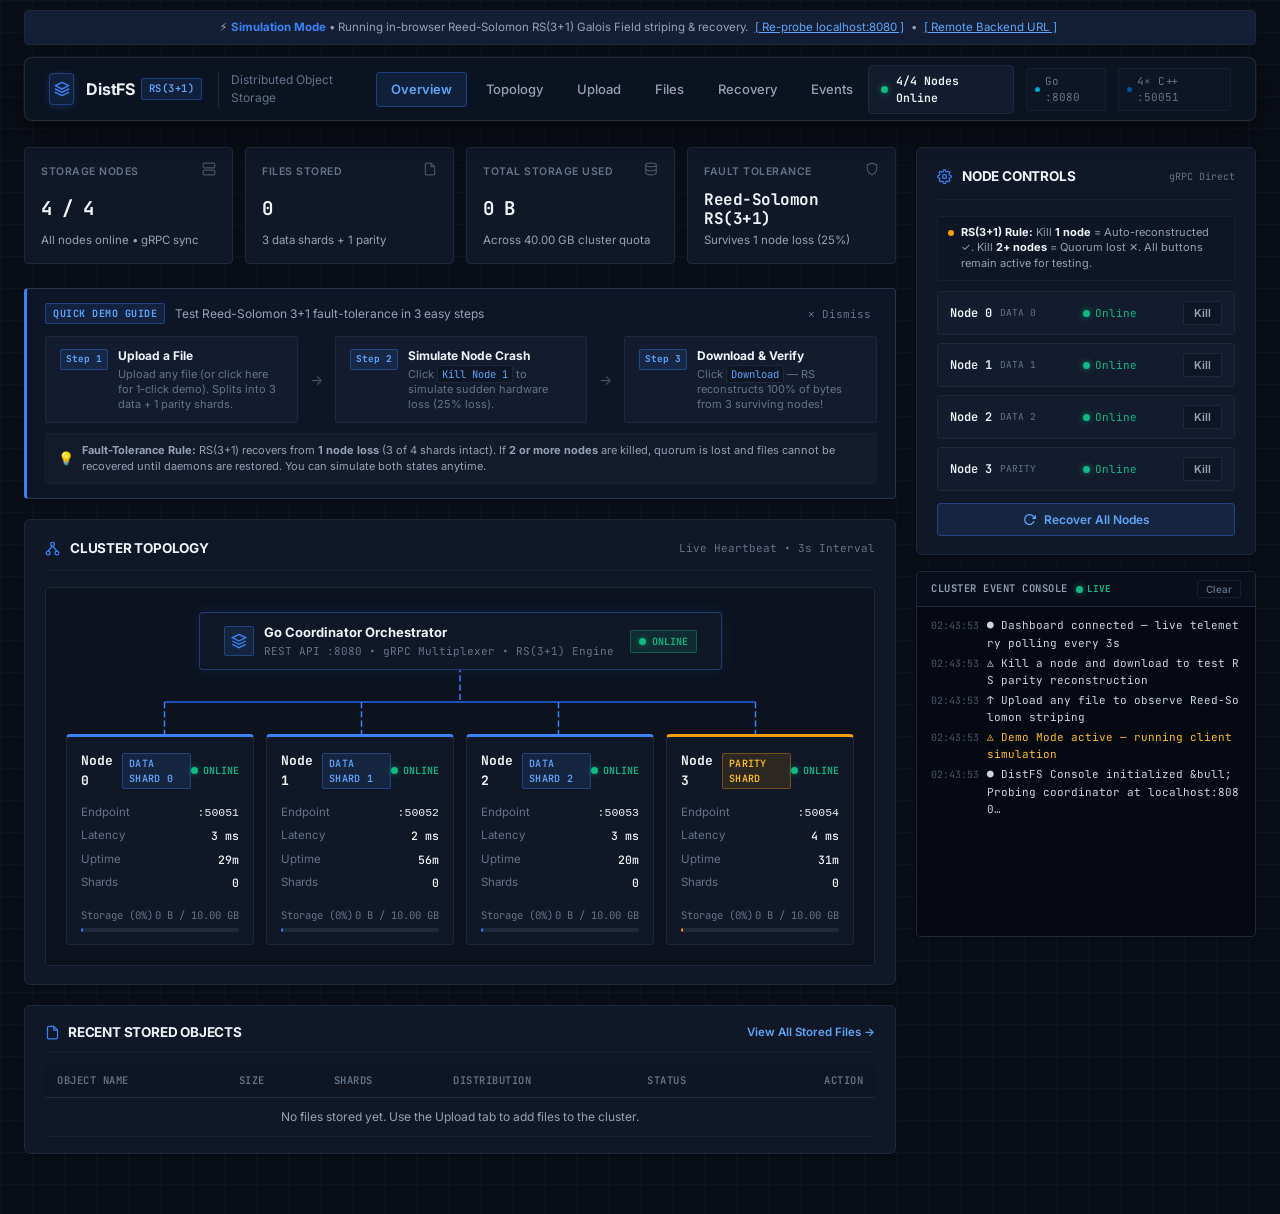
==== commit d7d042b0: "Redesign DistFS dashboard into modern developer infrastructure console with sticky sidebar, topology" ====
--- a/frontend/index.html
+++ b/frontend/index.html
@@ -3,299 +3,728 @@
 <head>
   <meta charset="UTF-8">
   <meta name="viewport" content="width=device-width, initial-scale=1.0">
-  <title>DistFS — Industrial Ops Console &amp; Shard Matrix</title>
-  <meta name="description" content="Distributed Object Storage with Reed-Solomon RS(3,1) Erasure Coding over a 4-node cluster. Real-time topology monitoring and Galois Field fault reconstruction.">
+  <title>DistFS — Distributed Storage Console</title>
+  <meta name="description" content="Production infrastructure dashboard for Reed-Solomon Erasure Coding (3+1) 4-node distributed cluster.">
   
   <link rel="preconnect" href="https://fonts.googleapis.com">
   <link rel="preconnect" href="https://fonts.gstatic.com" crossorigin>
-  <link href="https://fonts.googleapis.com/css2?family=JetBrains+Mono:wght@400;500;600;700&family=Plus+Jakarta+Sans:wght@500;600;700;800&display=swap" rel="stylesheet">
+  <link href="https://fonts.googleapis.com/css2?family=Inter:wght@400;500;600;700&family=JetBrains+Mono:wght@400;500;600&display=swap" rel="stylesheet">
   
   <link rel="stylesheet" href="css/style.css">
 </head>
-<body>
-
-<!-- ════════════════════════════════════════════════════════ -->
-<!-- OPS NOTIFICATION STRIP                                   -->
-<!-- ════════════════════════════════════════════════════════ -->
+<body class="grid-bg">
+
+<!-- ═══════════════════════════════════════════════════════════════════════ -->
+<!-- DEMO SIMULATION BANNER (when cloud/mock active)                        -->
+<!-- ═══════════════════════════════════════════════════════════════════════ -->
 <div class="demo-banner" id="demo-banner">
-  [SIMULATION_ACTIVE] Running 4-node Reed-Solomon RS(3,1) Galois Field reconstruction in-browser.
-  <a onclick="resetBackendProbe(); location.reload();">[ RE-PROBE LOCALHOST:8080 ]</a>
+  <span>⚡ <strong>Simulation Mode</strong> &bull; Running in-browser Reed-Solomon RS(3+1) Galois Field striping &amp; recovery.</span>
+  <a onclick="resetBackendProbe(); location.reload();">[ Re-probe localhost:8080 ]</a>
   &bull;
-  <a onclick="promptCustomBackend();">[ CONNECT REMOTE COORDINATOR ]</a>
+  <a onclick="promptCustomBackend();">[ Remote Backend URL ]</a>
 </div>
 
-<!-- ════════════════════════════════════════════════════════ -->
-<!-- TELEMETRY HEADER                                         -->
-<!-- ════════════════════════════════════════════════════════ -->
-<header id="site-header">
-  <div class="header-inner">
-    <div class="brand">
-      <div class="brand-icon-wrap">
-        <svg viewBox="0 0 24 24" fill="none" stroke="currentColor" stroke-width="2" stroke-linecap="round" stroke-linejoin="round">
+<!-- ═══════════════════════════════════════════════════════════════════════ -->
+<!-- 1. TOP NAVIGATION                                                      -->
+<!-- ═══════════════════════════════════════════════════════════════════════ -->
+<nav class="top-nav">
+  <div class="nav-left">
+    <a href="#" class="nav-brand">
+      <div class="brand-icon-box">
+        <svg width="16" height="16" viewBox="0 0 24 24" fill="none" stroke="currentColor" stroke-width="2.2" stroke-linecap="round" stroke-linejoin="round">
           <polygon points="12 2 2 7 12 12 22 7 12 2"></polygon>
           <polyline points="2 17 12 22 22 17"></polyline>
           <polyline points="2 12 12 17 22 12"></polyline>
         </svg>
       </div>
-      <div class="brand-text-wrap">
-        <div class="brand-title-row">
-          <span class="brand-title">DistFS</span>
-          <span class="brand-version-chip">RS(3,1)</span>
-        </div>
-        <span class="brand-sub">DISTRIBUTED OBJECT STORAGE // K=3 M=1</span>
+      <div style="display:flex;align-items:center;gap:6px;">
+        <span class="brand-title">DistFS</span>
+        <span class="brand-badge">RS(3+1)</span>
       </div>
-    </div>
-
-    <div class="header-center">
-      <div class="arch-pipeline">
-        <div class="arch-item">
-          <span class="arch-dot go"></span>
-          <span class="arch-label">COORDINATOR :8080</span>
-        </div>
-        <span class="arch-arrow">── gRPC/HTTP2 ──▶</span>
-        <div class="arch-item">
-          <span class="arch-dot cpp"></span>
-          <span class="arch-label">4× C++ STORAGE NODES</span>
-        </div>
-      </div>
-    </div>
-
-    <div class="header-right">
-      <div id="cluster-badge" class="cluster-badge badge-warn">
-        <span class="pulse-halo"></span>
-        <span>CONNECTING TO CLUSTER…</span>
-      </div>
+      <span class="brand-sub">Distributed Object Storage</span>
+    </a>
+
+    <div class="nav-links">
+      <a href="#overview" class="nav-link active" data-nav="overview" onclick="switchTab('overview', event)">Overview</a>
+      <a href="#topology" class="nav-link" data-nav="topology" onclick="switchTab('topology', event)">Topology</a>
+      <a href="#upload" class="nav-link" data-nav="upload" onclick="switchTab('upload', event)">Upload</a>
+      <a href="#files" class="nav-link" data-nav="files" onclick="switchTab('files', event)">Files</a>
+      <a href="#recovery" class="nav-link" data-nav="recovery" onclick="switchTab('recovery', event)">Recovery</a>
+      <a href="#events" class="nav-link" data-nav="events" onclick="switchTab('events', event)">Events</a>
     </div>
   </div>
-</header>
-
-<main>
-
-<!-- ════════════════════════════════════════════════════════ -->
-<!-- CLUSTER TELEMETRY BAR                                    -->
-<!-- ════════════════════════════════════════════════════════ -->
-<section class="section stats-section">
-  <div class="stats-grid">
-    <div class="stat-card">
-      <div class="stat-card-top">
-        <span class="stat-label">CLUSTER TOPOLOGY</span>
-        <span class="stat-tag">NODES</span>
-      </div>
-      <div class="stat-value" id="stat-nodes">—</div>
+
+  <div class="nav-right">
+    <div class="cluster-pill" id="cluster-badge">
+      <span class="status-dot green"></span>
+      <span class="status-text">4/4 Nodes Online</span>
     </div>
-
-    <div class="stat-card">
-      <div class="stat-card-top">
-        <span class="stat-label">OBJECTS COMMITTED</span>
-        <span class="stat-tag">STORAGE</span>
-      </div>
-      <div class="stat-value" id="file-count">0</div>
+    <div class="meta-chip">
+      <span class="dot-go"></span>
+      <span>Go :8080</span>
     </div>
-
-    <div class="stat-card">
-      <div class="stat-card-top">
-        <span class="stat-label">FAULT TOLERANCE</span>
-        <span class="stat-tag">QUORUM</span>
-      </div>
-      <div class="stat-value" id="stat-status" style="font-size:1.25rem;">—</div>
-    </div>
-
-    <div class="stat-card">
-      <div class="stat-card-top">
-        <span class="stat-label">CLUSTER STATE</span>
-        <span class="stat-tag">HEALTH</span>
-      </div>
-      <div class="stat-summary" id="stat-summary">INITIALIZING TELEMETRY…</div>
+    <div class="meta-chip">
+      <span class="dot-cpp"></span>
+      <span>4× C++ :50051</span>
     </div>
   </div>
-</section>
-
-<!-- ════════════════════════════════════════════════════════ -->
-<!-- HARDWARE SLOTS & SHARD MATRIX (SIGNATURE VISUAL)         -->
-<!-- ════════════════════════════════════════════════════════ -->
-<section class="section" id="sec-nodes">
-  <div class="section-header">
-    <div class="section-title-wrap">
-      <span class="section-glyph">[SLOTS]</span>
-      <h2 class="section-title">CLUSTER SHARD RACK &amp; STORAGE NODES</h2>
-    </div>
-    <div class="section-hint">
-      <span class="section-hint-dot"></span>
-      <span>HEARTBEAT 3000ms // gRPC POOL</span>
-    </div>
-  </div>
-
-  <div class="node-grid" id="node-grid">
-    <div class="node-card" style="opacity:0.4"><div style="padding:40px;text-align:center;font-family:var(--font-mono)">PROBING SLOT 00…</div></div>
-    <div class="node-card" style="opacity:0.4"><div style="padding:40px;text-align:center;font-family:var(--font-mono)">PROBING SLOT 01…</div></div>
-    <div class="node-card" style="opacity:0.4"><div style="padding:40px;text-align:center;font-family:var(--font-mono)">PROBING SLOT 02…</div></div>
-    <div class="node-card" style="opacity:0.4"><div style="padding:40px;text-align:center;font-family:var(--font-mono)">PROBING SLOT 03…</div></div>
-  </div>
-
-  <!-- Real-time Reed-Solomon Reconstruction Pipeline Visualizer -->
-  <div class="reconstruction-pipeline-strip" id="reconstruction-pipeline">
-    <div class="reconstruct-status-group">
-      <span class="reconstruct-badge">OPTIMAL QUORUM</span>
-      <span class="reconstruct-text">All 4 nodes online. Direct zero-overhead parallel shard streaming active.</span>
-    </div>
-    <div class="reconstruct-math">FORMULA: D0 ⊕ D1 ⊕ D2 = P3 &bull; GF(2^8)</div>
-  </div>
-</section>
-
-<!-- ════════════════════════════════════════════════════════ -->
-<!-- INGESTION & SHARD DISTRIBUTION TARGET                    -->
-<!-- ════════════════════════════════════════════════════════ -->
-<section class="section" id="sec-upload">
-  <div class="section-header">
-    <div class="section-title-wrap">
-      <span class="section-glyph">[INGEST]</span>
-      <h2 class="section-title">OBJECT INGESTION &amp; REED-SOLOMON STRIPING</h2>
-    </div>
-    <span class="section-hint">SCHEME: RS(3, 1) &bull; MAX 100 MB</span>
-  </div>
-
-  <div class="upload-zone" id="drop-zone"
-       onclick="document.getElementById('file-input').click()"
-       role="button" tabindex="0"
-       onkeypress="if(event.key==='Enter') document.getElementById('file-input').click()">
-    <div class="upload-body">
-      <div class="upload-icon-circle">
-        <svg viewBox="0 0 24 24" fill="none" stroke="currentColor" stroke-width="2" stroke-linecap="round" stroke-linejoin="round">
-          <path d="M21 15v4a2 2 0 0 1-2 2H5a2 2 0 0 1-2-2v-4"></path>
-          <polyline points="17 8 12 3 7 8"></polyline>
-          <line x1="12" y1="3" x2="12" y2="15"></line>
-        </svg>
+</nav>
+
+<div class="app-container">
+  <div class="dashboard-layout">
+    
+    <!-- ═══════════════════════════════════════════════════════════════════ -->
+    <!-- MAIN COLUMN                                                        -->
+    <!-- ═══════════════════════════════════════════════════════════════════ -->
+    <div class="main-column">
+
+      <!-- ═════════════════════════════════════════════════════════════ -->
+      <!-- TAB 1: OVERVIEW                                               -->
+      <!-- ═════════════════════════════════════════════════════════════ -->
+      <div class="tab-view active" id="tab-overview">
+        <!-- ── 2. Metric Bar ────────────────────────────────────────── -->
+        <section id="sec-overview" class="metric-bar">
+          <div class="metric-card">
+            <div class="metric-header">
+              <span class="metric-title">Storage Nodes</span>
+              <span class="metric-icon">
+                <svg width="14" height="14" viewBox="0 0 24 24" fill="none" stroke="currentColor" stroke-width="2"><rect x="2" y="2" width="20" height="8" rx="2"/><rect x="2" y="14" width="20" height="8" rx="2"/></svg>
+              </span>
+            </div>
+            <div class="metric-value" id="stat-nodes">4 / 4</div>
+            <div class="metric-desc" id="stat-nodes-desc">All nodes online &bull; gRPC sync</div>
+          </div>
+
+          <div class="metric-card">
+            <div class="metric-header">
+              <span class="metric-title">Files Stored</span>
+              <span class="metric-icon">
+                <svg width="14" height="14" viewBox="0 0 24 24" fill="none" stroke="currentColor" stroke-width="2"><path d="M14 2H6a2 2 0 0 0-2 2v16a2 2 0 0 0 2 2h12a2 2 0 0 0 2-2V8z"/><polyline points="14 2 14 8 20 8"/></svg>
+              </span>
+            </div>
+            <div class="metric-value" id="stat-files">0</div>
+            <div class="metric-desc">3 data shards + 1 parity</div>
+          </div>
+
+          <div class="metric-card">
+            <div class="metric-header">
+              <span class="metric-title">Total Storage Used</span>
+              <span class="metric-icon">
+                <svg width="14" height="14" viewBox="0 0 24 24" fill="none" stroke="currentColor" stroke-width="2"><ellipse cx="12" cy="5" rx="9" ry="3"/><path d="M21 12c0 1.66-4 3-9 3s-9-1.34-9-3"/><path d="M3 5v14c0 1.66 4 3 9 3s9-1.34 9-3V5"/></svg>
+              </span>
+            </div>
+            <div class="metric-value" id="stat-storage">—</div>
+            <div class="metric-desc" id="stat-storage-sub">Across 40 GB cluster quota</div>
+          </div>
+
+          <div class="metric-card">
+            <div class="metric-header">
+              <span class="metric-title">Fault Tolerance</span>
+              <span class="metric-icon">
+                <svg width="14" height="14" viewBox="0 0 24 24" fill="none" stroke="currentColor" stroke-width="2"><path d="M12 22s8-4 8-10V5l-8-3-8 3v7c0 6 8 10 8 10z"/></svg>
+              </span>
+            </div>
+            <div class="metric-value" id="stat-fault" style="font-size:16px;">Reed-Solomon RS(3+1)</div>
+            <div class="metric-desc" id="stat-fault-sub">Survives 1 node loss (25%)</div>
+          </div>
+        </section>
+
+        <!-- ── Quick-Start Guide for First-Time Users ────────────────── -->
+        <section class="quick-start-card" id="quick-start-guide">
+          <div class="quick-start-header">
+            <div style="display:flex;align-items:center;gap:10px;">
+              <span class="guide-tag">QUICK DEMO GUIDE</span>
+              <span class="guide-sub">Test Reed-Solomon 3+1 fault-tolerance in 3 easy steps</span>
+            </div>
+            <button type="button" class="btn-dismiss-guide" onclick="document.getElementById('quick-start-guide').style.display='none'" title="Hide guide">✕ Dismiss</button>
+          </div>
+          <div class="guide-steps-grid">
+            <div class="guide-step-item" onclick="loadSampleFile()" title="Click to test with a 1-click sample file">
+              <span class="guide-step-badge">Step 1</span>
+              <div class="guide-step-content">
+                <strong>Upload a File</strong>
+                <span>Upload any file (or click here for 1-click demo). Splits into 3 data + 1 parity shards.</span>
+              </div>
+            </div>
+            <div class="guide-arrow">→</div>
+            <div class="guide-step-item" onclick="Demo.killNode(1)" title="Click to simulate crashing Node 1">
+              <span class="guide-step-badge">Step 2</span>
+              <div class="guide-step-content">
+                <strong>Simulate Node Crash</strong>
+                <span>Click <code class="guide-code">Kill Node 1</code> to simulate sudden hardware loss (25% loss).</span>
+              </div>
+            </div>
+            <div class="guide-arrow">→</div>
+            <div class="guide-step-item" onclick="switchTab('files')" title="Click to jump to Stored Files">
+              <span class="guide-step-badge">Step 3</span>
+              <div class="guide-step-content">
+                <strong>Download &amp; Verify</strong>
+                <span>Click <code class="guide-code">Download</code> — RS reconstructs 100% of bytes from 3 surviving nodes!</span>
+              </div>
+            </div>
+          </div>
+          <div style="margin-top:10px;padding:8px 12px;background:rgba(255,255,255,0.02);border:1px solid var(--border-subtle);border-radius:var(--radius-xs);font-size:11px;color:var(--text-secondary);display:flex;align-items:center;gap:8px;">
+            <span style="color:var(--amber);font-size:13px;flex-shrink:0;">💡</span>
+            <span><strong>Fault-Tolerance Rule:</strong> RS(3+1) recovers from <strong>1 node loss</strong> (3 of 4 shards intact). If <strong>2 or more nodes</strong> are killed, quorum is lost and files cannot be recovered until daemons are restored. You can simulate both states anytime.</span>
+          </div>
+        </section>
+
+        <!-- ── 3. Cluster Topology Visual Centerpiece ────────────────── -->
+        <section class="dash-section" id="sec-topology">
+          <div class="section-title-row">
+            <div class="section-heading-group">
+              <span class="section-icon">
+                <svg width="15" height="15" viewBox="0 0 24 24" fill="none" stroke="currentColor" stroke-width="2"><circle cx="12" cy="5" r="3"/><circle cx="5" cy="19" r="3"/><circle cx="19" cy="19" r="3"/><line x1="12" y1="8" x2="5" y2="16"/><line x1="12" y1="8" x2="19" y2="16"/></svg>
+              </span>
+              <h2 class="section-title">Cluster Topology</h2>
+            </div>
+            <span class="section-sub" style="font-family:var(--font-mono);font-size:11px;">Live Heartbeat &bull; 3s Interval</span>
+          </div>
+
+          <div class="topology-container">
+            <!-- Go Coordinator Node -->
+            <div class="coord-box-wrapper">
+              <div class="coord-box">
+                <div class="coord-info">
+                  <div class="coord-icon">
+                    <svg width="16" height="16" viewBox="0 0 24 24" fill="none" stroke="currentColor" stroke-width="2"><polygon points="12 2 2 7 12 12 22 7 12 2"/><polyline points="2 17 12 22 22 17"/><polyline points="2 12 12 17 22 12"/></svg>
+                  </div>
+                  <div>
+                    <div class="coord-name">Go Coordinator Orchestrator</div>
+                    <div class="coord-meta">REST API :8080 &bull; gRPC Multiplexer &bull; RS(3+1) Engine</div>
+                  </div>
+                </div>
+                <div class="coord-badge">
+                  <span class="status-dot green"></span>
+                  <span>ONLINE</span>
+                </div>
+              </div>
+            </div>
+
+            <!-- SVG Bus Connection Lines with Data-Flow Animation -->
+            <svg class="topology-svg-bus" viewBox="0 0 800 70" preserveAspectRatio="none">
+              <!-- Center Vertical Trunk -->
+              <line x1="400" y1="0" x2="400" y2="35" class="conn-line conn-trunk"></line>
+              <!-- Horizontal Distribution Bus -->
+              <line x1="100" y1="35" x2="700" y2="35" class="conn-line conn-bus" stroke="#2563eb" stroke-width="1.5"></line>
+              <!-- 4 Downward Branches to Nodes -->
+              <line id="conn-branch-0" x1="100" y1="35" x2="100" y2="70" class="conn-line conn-branch active"></line>
+              <line id="conn-branch-1" x1="300" y1="35" x2="300" y2="70" class="conn-line conn-branch active"></line>
+              <line id="conn-branch-2" x1="500" y1="35" x2="500" y2="70" class="conn-line conn-branch active"></line>
+              <line id="conn-branch-3" x1="700" y1="35" x2="700" y2="70" class="conn-line conn-branch active"></line>
+            </svg>
+
+            <!-- 4 Node Information Cards Inside Topology -->
+            <div class="node-cards-grid" id="node-grid">
+              <!-- Rendered dynamically by Dashboard.renderNodes() -->
+            </div>
+          </div>
+        </section>
+
+        <!-- ── Recent Activity / Stored Objects Snapshot ──────────────── -->
+        <section class="recent-activity-card" id="sec-recent-files">
+          <div class="recent-activity-header">
+            <div style="display:flex;align-items:center;gap:8px;">
+              <span class="section-icon">
+                <svg width="15" height="15" viewBox="0 0 24 24" fill="none" stroke="currentColor" stroke-width="2"><path d="M14 2H6a2 2 0 0 0-2 2v16a2 2 0 0 0 2 2h12a2 2 0 0 0 2-2V8z"/><polyline points="14 2 14 8 20 8"/></svg>
+              </span>
+              <h2 class="section-title">Recent Stored Objects</h2>
+            </div>
+            <button type="button" class="btn-view-all-files" onclick="switchTab('files', event)">View All Stored Files →</button>
+          </div>
+          <div class="table-responsive">
+            <table class="data-table">
+              <thead>
+                <tr>
+                  <th>Object Name</th>
+                  <th>Size</th>
+                  <th>Shards</th>
+                  <th>Distribution</th>
+                  <th>Status</th>
+                  <th style="text-align:right;">Action</th>
+                </tr>
+              </thead>
+              <tbody id="recent-files-list">
+                <tr>
+                  <td colspan="6" class="table-empty">
+                    No files stored yet. Use the Upload tab to add files to the cluster.
+                  </td>
+                </tr>
+              </tbody>
+            </table>
+          </div>
+        </section>
       </div>
-      <div class="upload-cta">
-        DRAG &amp; DROP OBJECT TO STRIPE ACROSS CLUSTER, OR <strong>BROWSE SYSTEM</strong>
+
+      <!-- ═════════════════════════════════════════════════════════════ -->
+      <!-- TAB 2: TOPOLOGY (DEDICATED FULL VIEW)                         -->
+      <!-- ═════════════════════════════════════════════════════════════ -->
+      <div class="tab-view" id="tab-topology">
+        <section class="dash-section">
+          <div class="section-title-row">
+            <div class="section-heading-group">
+              <span class="section-icon">
+                <svg width="15" height="15" viewBox="0 0 24 24" fill="none" stroke="currentColor" stroke-width="2"><circle cx="12" cy="5" r="3"/><circle cx="5" cy="19" r="3"/><circle cx="19" cy="19" r="3"/><line x1="12" y1="8" x2="5" y2="16"/><line x1="12" y1="8" x2="19" y2="16"/></svg>
+              </span>
+              <h2 class="section-title">Cluster Topology &amp; Architecture</h2>
+            </div>
+            <span class="section-sub">Reed-Solomon RS(3+1) Galois Field GF(2⁸) Distribution</span>
+          </div>
+
+          <div class="topology-container">
+            <!-- Go Coordinator Node -->
+            <div class="coord-box-wrapper">
+              <div class="coord-box">
+                <div class="coord-info">
+                  <div class="coord-icon">
+                    <svg width="16" height="16" viewBox="0 0 24 24" fill="none" stroke="currentColor" stroke-width="2"><polygon points="12 2 2 7 12 12 22 7 12 2"/><polyline points="2 17 12 22 22 17"/><polyline points="2 12 12 17 22 12"/></svg>
+                  </div>
+                  <div>
+                    <div class="coord-name">Go Coordinator Orchestrator</div>
+                    <div class="coord-meta">REST API :8080 &bull; gRPC Multiplexer &bull; RS(3+1) Engine</div>
+                  </div>
+                </div>
+                <div class="coord-badge">
+                  <span class="status-dot green"></span>
+                  <span>ONLINE</span>
+                </div>
+              </div>
+            </div>
+
+            <!-- SVG Bus Connection Lines -->
+            <svg class="topology-svg-bus" viewBox="0 0 800 70" preserveAspectRatio="none">
+              <line x1="400" y1="0" x2="400" y2="35" class="conn-line conn-trunk"></line>
+              <line x1="100" y1="35" x2="700" y2="35" class="conn-line conn-bus" stroke="#2563eb" stroke-width="1.5"></line>
+              <line id="top-conn-branch-0" x1="100" y1="35" x2="100" y2="70" class="conn-line conn-branch active"></line>
+              <line id="top-conn-branch-1" x1="300" y1="35" x2="300" y2="70" class="conn-line conn-branch active"></line>
+              <line id="top-conn-branch-2" x1="500" y1="35" x2="500" y2="70" class="conn-line conn-branch active"></line>
+              <line id="top-conn-branch-3" x1="700" y1="35" x2="700" y2="70" class="conn-line conn-branch active"></line>
+            </svg>
+
+            <!-- 4 Node Information Cards Inside Dedicated Topology -->
+            <div class="node-cards-grid" id="top-node-grid">
+              <!-- Synced with Dashboard.renderNodes() -->
+            </div>
+          </div>
+        </section>
+
+        <!-- Redundancy & Quorum Specification -->
+        <section class="dash-section">
+          <div class="section-title-row">
+            <div class="section-heading-group">
+              <span class="section-icon">
+                <svg width="15" height="15" viewBox="0 0 24 24" fill="none" stroke="currentColor" stroke-width="2"><path d="M12 22s8-4 8-10V5l-8-3-8 3v7c0 6 8 10 8 10z"/></svg>
+              </span>
+              <h2 class="section-title">Fault-Tolerance &amp; Redundancy Matrix</h2>
+            </div>
+            <span class="section-sub">Maximum Tolerable Node Loss: 1 of 4 (25%)</span>
+          </div>
+
+          <div style="display:grid;grid-template-columns:repeat(3, 1fr);gap:12px;">
+            <div style="background:var(--bg-card);border:1px solid var(--border);border-radius:var(--radius-xs);padding:14px;">
+              <div style="font-family:var(--font-mono);font-size:11px;font-weight:700;color:var(--blue);margin-bottom:4px;">DATA SHARDS (k = 3)</div>
+              <div style="font-size:12px;color:var(--text-secondary);line-height:1.5;">Every object is sliced into 3 equal data chunks across Node 0 (:50051), Node 1 (:50052), and Node 2 (:50053).</div>
+            </div>
+            <div style="background:var(--bg-card);border:1px solid var(--border);border-radius:var(--radius-xs);padding:14px;">
+              <div style="font-family:var(--font-mono);font-size:11px;font-weight:700;color:var(--amber);margin-bottom:4px;">PARITY SHARDS (m = 1)</div>
+              <div style="font-size:12px;color:var(--text-secondary);line-height:1.5;">Computed using Galois Field GF(2⁸) Vandermonde generator matrix arithmetic and stored on Node 3 (:50054).</div>
+            </div>
+            <div style="background:var(--bg-card);border:1px solid var(--border);border-radius:var(--radius-xs);padding:14px;">
+              <div style="font-family:var(--font-mono);font-size:11px;font-weight:700;color:var(--green);margin-bottom:4px;">QUORUM REQUIREMENT (3/4)</div>
+              <div style="font-size:12px;color:var(--text-secondary);line-height:1.5;">Any 3 surviving shards are mathematically sufficient to reconstruct 100% of the original payload with zero data loss.</div>
+            </div>
+          </div>
+        </section>
       </div>
-      <div class="upload-sub">
-        Object is sliced into 3 data shards + 1 Cauchy parity shard and distributed over parallel gRPC connections
+
+      <!-- ═════════════════════════════════════════════════════════════ -->
+      <!-- TAB 3: UPLOAD                                                 -->
+      <!-- ═════════════════════════════════════════════════════════════ -->
+      <div class="tab-view" id="tab-upload">
+        <section class="dash-section" id="sec-upload">
+          <div class="section-title-row">
+            <div class="section-heading-group">
+              <span class="section-icon">
+                <svg width="15" height="15" viewBox="0 0 24 24" fill="none" stroke="currentColor" stroke-width="2"><path d="M21 15v4a2 2 0 0 1-2 2H5a2 2 0 0 1-2-2v-4"/><polyline points="17 8 12 3 7 8"/><line x1="12" y1="3" x2="12" y2="15"/></svg>
+              </span>
+              <h2 class="section-title">Upload &amp; Distribute File</h2>
+            </div>
+            <span class="section-sub">Split into 3 data shards + 1 parity shard via Reed-Solomon RS(3+1)</span>
+          </div>
+
+          <div class="upload-dropzone" id="drop-zone" onclick="document.getElementById('file-input').click()">
+            <div class="upload-icon-container">
+              <svg width="20" height="20" viewBox="0 0 24 24" fill="none" stroke="currentColor" stroke-width="2"><path d="M21 15v4a2 2 0 0 1-2 2H5a2 2 0 0 1-2-2v-4"/><polyline points="17 8 12 3 7 8"/><line x1="12" y1="3" x2="12" y2="15"/></svg>
+            </div>
+            <div class="upload-prompt">
+              Drag &amp; drop file here or <span>Browse files</span>
+            </div>
+            <div class="upload-hint">
+              Maximum 100 MB &bull; Galois Field GF(2⁸) Erasure Coding &bull; Survives 1 Node Crash
+            </div>
+            <div class="upload-demo-cta">
+              <span>First time here?</span>
+              <button type="button" class="btn-demo-file" onclick="event.stopPropagation(); loadSampleFile();">
+                <span>⚡</span> Try with 1-Click Demo File
+              </button>
+            </div>
+          </div>
+
+          <input type="file" id="file-input" style="display:none" aria-label="Select file to upload">
+
+          <!-- Visual Reed-Solomon Encoding Flowchart (Requirement 6) -->
+          <div class="rs-upload-visual-pipeline" id="rs-upload-visual-pipeline">
+            <!-- Level 1: File -->
+            <div class="upload-flow-step" id="uf-step-file">
+              <div class="upload-flow-left">
+                <div class="upload-flow-icon">📄</div>
+                <div>
+                  <div class="upload-flow-label">Source Object</div>
+                  <div class="upload-flow-val" id="uf-filename">Select or drop a file above</div>
+                </div>
+              </div>
+              <span class="upload-flow-tag" id="uf-filesize">—</span>
+            </div>
+
+            <!-- Level 1 -> Level 2 Connector -->
+            <div class="upload-flow-arrow">
+              <div class="arrow-pulse-line" id="uf-pulse-1"></div>
+              <span class="arrow-tag">Stream to Go Coordinator :8080</span>
+            </div>
+
+            <!-- Level 2: RS Encoding -->
+            <div class="upload-flow-step" id="uf-step-encode">
+              <div class="upload-flow-left">
+                <div class="upload-flow-icon">⚡</div>
+                <div>
+                  <div class="upload-flow-label">Reed-Solomon RS(3+1) Encoding</div>
+                  <div class="upload-flow-val" id="uf-encode-status">Galois Field GF(2⁸) Generator Matrix</div>
+                </div>
+              </div>
+              <span class="upload-flow-tag ready" id="uf-encode-tag">RS Engine Ready</span>
+            </div>
+
+            <!-- Level 2 -> Level 3 Connector -->
+            <div class="upload-flow-arrow">
+              <div class="arrow-pulse-line" id="uf-pulse-2"></div>
+              <span class="arrow-tag">Parallel gRPC Chunk Distribution</span>
+            </div>
+
+            <!-- Level 3: 4 Shards to 4 Nodes -->
+            <div class="upload-shards-grid" id="uf-shards-grid">
+              <div class="upload-shard-node-card" id="uf-shard-0">
+                <div class="us-header">
+                  <span class="us-title">Shard 0</span>
+                  <span class="us-badge data">DATA 0</span>
+                </div>
+                <div class="us-arrow">↓</div>
+                <div class="us-node">Node 0 &bull; <code>:50051</code></div>
+                <div class="us-size" id="uf-sz-0">Awaiting stream…</div>
+              </div>
+
+              <div class="upload-shard-node-card" id="uf-shard-1">
+                <div class="us-header">
+                  <span class="us-title">Shard 1</span>
+                  <span class="us-badge data">DATA 1</span>
+                </div>
+                <div class="us-arrow">↓</div>
+                <div class="us-node">Node 1 &bull; <code>:50052</code></div>
+                <div class="us-size" id="uf-sz-1">Awaiting stream…</div>
+              </div>
+
+              <div class="upload-shard-node-card" id="uf-shard-2">
+                <div class="us-header">
+                  <span class="us-title">Shard 2</span>
+                  <span class="us-badge data">DATA 2</span>
+                </div>
+                <div class="us-arrow">↓</div>
+                <div class="us-node">Node 2 &bull; <code>:50053</code></div>
+                <div class="us-size" id="uf-sz-2">Awaiting stream…</div>
+              </div>
+
+              <div class="upload-shard-node-card parity" id="uf-shard-3">
+                <div class="us-header">
+                  <span class="us-title">Parity Shard</span>
+                  <span class="us-badge parity">PARITY 3</span>
+                </div>
+                <div class="us-arrow">↓</div>
+                <div class="us-node">Node 3 &bull; <code>:50054</code></div>
+                <div class="us-size" id="uf-sz-3">Awaiting stream…</div>
+              </div>
+            </div>
+          </div>
+
+          <!-- Progress Tracking Bar -->
+          <div id="progress-wrap" class="progress-panel">
+            <div class="progress-info">
+              <span id="progress-status-text" class="progress-label-text">Computing Galois Field matrix…</span>
+              <span id="progress-pct" style="color:var(--blue);font-weight:600;">0%</span>
+            </div>
+            <div class="progress-bar-track">
+              <div class="progress-bar-fill" id="progress-fill"></div>
+            </div>
+          </div>
+
+          <!-- Result Box -->
+          <div id="upload-result" class="upload-result-container"></div>
+        </section>
       </div>
-      <div class="upload-badges-row">
-        <span class="upload-pill highlight">[K=3 DATA SHARDS]</span>
-        <span class="upload-pill parity">[M=1 PARITY SHARD]</span>
-        <span class="upload-pill">[GALOIS FIELD GF(2^8)]</span>
-        <span class="upload-pill">[N-1 TOLERANT]</span>
+
+      <!-- ═════════════════════════════════════════════════════════════ -->
+      <!-- TAB 4: FILES                                                  -->
+      <!-- ═════════════════════════════════════════════════════════════ -->
+      <div class="tab-view" id="tab-files">
+        <section class="dash-section" id="sec-files">
+          <div class="section-title-row">
+            <div class="section-heading-group">
+              <span class="section-icon">
+                <svg width="15" height="15" viewBox="0 0 24 24" fill="none" stroke="currentColor" stroke-width="2"><path d="M14 2H6a2 2 0 0 0-2 2v16a2 2 0 0 0 2 2h12a2 2 0 0 0 2-2V8z"/><polyline points="14 2 14 8 20 8"/></svg>
+              </span>
+              <h2 class="section-title">Stored Cluster Files</h2>
+            </div>
+            <span class="section-sub">Striped across 4 C++ storage daemons with Reed-Solomon redundancy</span>
+          </div>
+
+          <div class="table-responsive">
+            <table class="data-table">
+              <thead>
+                <tr>
+                  <th>Object Name</th>
+                  <th>Size</th>
+                  <th>Shards</th>
+                  <th>Distribution</th>
+                  <th>Status</th>
+                  <th>Uploaded</th>
+                  <th style="text-align:right;">Actions</th>
+                </tr>
+              </thead>
+              <tbody id="file-list">
+                <tr>
+                  <td colspan="7" class="table-empty">
+                    No files uploaded yet. Drag &amp; drop any file in the upload zone above.
+                  </td>
+                </tr>
+              </tbody>
+            </table>
+          </div>
+        </section>
       </div>
-    </div>
-  </div>
-
-  <input type="file" id="file-input" style="display:none" aria-label="Select file to upload">
-
-  <div id="progress-wrap" style="display:none">
-    <div class="progress-header">
-      <div class="progress-label">
-        <div class="progress-spinner"></div>
-        <span id="progress-status-text">ENCODING &amp; DISPERSING SHARDS…</span>
+
+      <!-- ═════════════════════════════════════════════════════════════ -->
+      <!-- TAB 5: RECOVERY (VISUAL 6-STEP REED-SOLOMON PIPELINE)         -->
+      <!-- ═════════════════════════════════════════════════════════════ -->
+      <div class="tab-view" id="tab-recovery">
+        <section class="dash-section" id="sec-recovery">
+          <div class="section-title-row">
+            <div class="section-heading-group">
+              <span class="section-icon">
+                <svg width="15" height="15" viewBox="0 0 24 24" fill="none" stroke="currentColor" stroke-width="2"><path d="M10.29 3.86L1.82 18a2 2 0 0 0 1.71 3h16.94a2 2 0 0 0 1.71-3L13.71 3.86a2 2 0 0 0-3.42 0z"/><line x1="12" y1="9" x2="12" y2="13"/><line x1="12" y1="17" x2="12.01" y2="17"/></svg>
+              </span>
+              <h2 class="section-title">Failure Simulation &amp; Recovery Pipeline</h2>
+            </div>
+            <span class="section-sub">Visual 6-Stage Reed-Solomon GF(2⁸) Dynamic Reconstruction</span>
+          </div>
+
+          <!-- 6-Stage Visual Reed-Solomon Process (Requirement 5) -->
+          <div class="rs-pipeline-container" id="rs-recovery-pipeline">
+            <!-- Stage 1: Kill Node -->
+            <div class="rs-stage-card" id="rs-stage-1">
+              <div class="rs-stage-num">1</div>
+              <div class="rs-stage-name">Kill Node</div>
+              <div class="rs-stage-desc">Simulate 25% cluster loss by terminating any storage daemon</div>
+              <span class="rs-stage-status standby">Standby</span>
+            </div>
+
+            <!-- Stage 2: Detect Missing Shard -->
+            <div class="rs-stage-card" id="rs-stage-2">
+              <div class="rs-stage-num">2</div>
+              <div class="rs-stage-name">Detect Missing Shard</div>
+              <div class="rs-stage-desc">Coordinator health check identifies offline node &amp; missing shard index</div>
+              <span class="rs-stage-status standby">Optimal</span>
+            </div>
+
+            <!-- Stage 3: Read Surviving Shards -->
+            <div class="rs-stage-card" id="rs-stage-3">
+              <div class="rs-stage-num">3</div>
+              <div class="rs-stage-name">Read Surviving Shards</div>
+              <div class="rs-stage-desc">Streams remaining 3 shards across surviving gRPC storage daemons</div>
+              <span class="rs-stage-status standby">Standby</span>
+            </div>
+
+            <!-- Stage 4: Reconstruct Missing Shard -->
+            <div class="rs-stage-card" id="rs-stage-4">
+              <div class="rs-stage-num">4</div>
+              <div class="rs-stage-name">Reconstruct Missing Shard</div>
+              <div class="rs-stage-desc">Multiplies inverse Galois Field GF(2⁸) Cauchy/Vandermonde matrix</div>
+              <span class="rs-stage-status standby">Standby</span>
+            </div>
+
+            <!-- Stage 5: Verify Integrity -->
+            <div class="rs-stage-card" id="rs-stage-5">
+              <div class="rs-stage-num">5</div>
+              <div class="rs-stage-name">Verify Integrity</div>
+              <div class="rs-stage-desc">Computes SHA-256 cryptographic digest to verify 100% byte equivalence</div>
+              <span class="rs-stage-status standby">Standby</span>
+            </div>
+
+            <!-- Stage 6: File Recovered -->
+            <div class="rs-stage-card" id="rs-stage-6">
+              <div class="rs-stage-num">6</div>
+              <div class="rs-stage-name">File Recovered</div>
+              <div class="rs-stage-desc">100% reconstructed object returned to client with zero byte corruption</div>
+              <span class="rs-stage-status ready">Ready</span>
+            </div>
+          </div>
+
+          <!-- Live Recovery State Banner -->
+          <div class="recovery-state-card" id="recovery-state-container">
+            <div class="recovery-state-indicator">
+              <span class="state-badge optimal">Optimal (4/4)</span>
+              <span class="state-text">All 4 storage nodes healthy &bull; Zero-parity fast-path read active</span>
+            </div>
+            <span style="font-family:var(--font-mono);font-size:11px;color:var(--green);font-weight:600;">✓ 100% Redundant</span>
+          </div>
+
+          <!-- Reed-Solomon Fault Tolerance Rules & Instructions -->
+          <div class="chaos-policy-notice">
+            <div class="cp-header">
+              <span class="cp-icon">i</span>
+              <span class="cp-title">Reed-Solomon RS(3+1) Fault Tolerance Instructions</span>
+            </div>
+            <div class="cp-body">
+              <div class="cp-rule-item ok">
+                <span class="cp-badge ok">✓ Kill 1 Node (Recoverable)</span>
+                <span class="cp-text">Leaves <strong>3 surviving shards</strong> (3/4 nodes online). Because <em>k = 3</em>, Reed-Solomon solves for the 1 missing shard on-the-fly with 100% byte integrity. File download succeeds!</span>
+              </div>
+              <div class="cp-rule-item critical">
+                <span class="cp-badge critical">✕ Kill 2+ Nodes (Cannot Recover)</span>
+                <span class="cp-text">Leaves <strong>&le; 2 shards</strong> (&lt; 3 required). Parity redundancy is exceeded; 1 parity shard cannot solve for 2 missing variables. <strong>Quorum is lost and files cannot be recovered</strong> until nodes are restored via "Recover All Nodes".</span>
+              </div>
+            </div>
+          </div>
+
+          <!-- Action Buttons Grid -->
+          <div class="chaos-buttons-grid" id="demo-controls">
+            <button class="btn-chaos-kill" id="kill-0" onclick="Demo.killNode(0)">Kill Node 0</button>
+            <button class="btn-chaos-kill" id="kill-1" onclick="Demo.killNode(1)">Kill Node 1</button>
+            <button class="btn-chaos-kill" id="kill-2" onclick="Demo.killNode(2)">Kill Node 2</button>
+            <button class="btn-chaos-kill" id="kill-3" onclick="Demo.killNode(3)">Kill Node 3</button>
+            <button class="btn-chaos-recover" onclick="Demo.recoverAll()">
+              <svg width="12" height="12" viewBox="0 0 24 24" fill="none" stroke="currentColor" stroke-width="2.5"><path d="M23 4v6h-6"/><path d="M20.49 15a9 9 0 1 1-2.12-9.36L23 10"/></svg>
+              Recover All Nodes
+            </button>
+          </div>
+
+          <!-- Live Verification Trigger -->
+          <div style="margin-top:16px;padding:12px 14px;background:var(--bg-canvas);border:1px solid var(--border);border-radius:var(--radius-xs);display:flex;align-items:center;justify-content:space-between;gap:12px;">
+            <div style="display:flex;align-items:center;gap:8px;">
+              <span style="color:var(--blue);font-size:14px;">⚡</span>
+              <div>
+                <strong style="font-size:12px;color:var(--text-primary)">Test RS Recovery in Real Time</strong>
+                <div style="font-size:11px;color:var(--text-secondary)">Kill any node above, then trigger a download to watch the 6-stage reconstruction pipeline execute live!</div>
+              </div>
+            </div>
+            <button type="button" class="btn-action" onclick="triggerTestRecovery()" title="Trigger test recovery on first available file">
+              Run RS Recovery Test
+            </button>
+          </div>
+        </section>
       </div>
-    </div>
-    <div class="progress-track">
-      <div class="progress-fill" id="progress-fill"></div>
-    </div>
-    <progress id="upload-progress" value="0" max="100" style="display:none"></progress>
-  </div>
-
-  <div id="upload-result"></div>
-
-  <!-- Shard Distribution Matrix -->
-  <div id="shard-flow" class="shard-flow" style="display:none"></div>
-</section>
-
-<!-- ════════════════════════════════════════════════════════ -->
-<!-- STORED OBJECTS INVENTORY                                 -->
-<!-- ════════════════════════════════════════════════════════ -->
-<section class="section" id="sec-files">
-  <div class="section-header">
-    <div class="section-title-wrap">
-      <span class="section-glyph">[STORAGE]</span>
-      <h2 class="section-title">COMMITTED OBJECT INVENTORY</h2>
-    </div>
-    <span class="section-hint">PERSISTENT CLUSTER DATA</span>
-  </div>
-  <div id="file-list">
-    <div class="empty-msg">
-      <div>[INVENTORY_EMPTY] No objects stored in cluster. Upload an object above to begin striping.</div>
-    </div>
-  </div>
-</section>
-
-<!-- ════════════════════════════════════════════════════════ -->
-<!-- CHAOS / FAULT INJECTION LAB                              -->
-<!-- ════════════════════════════════════════════════════════ -->
-<section class="section" id="sec-demo">
-  <div class="section-header">
-    <div class="section-title-wrap">
-      <span class="section-glyph">[CHAOS]</span>
-      <h2 class="section-title">FAULT INJECTION &amp; HIGH AVAILABILITY LAB</h2>
-    </div>
-    <span class="section-hint">VERIFY LIVE REED-SOLOMON DECODER RECOVERY</span>
-  </div>
-
-  <div class="demo-explanation">
-    <div class="demo-exp-item">
-      <span class="demo-step-num">01.</span> INGEST OBJECT
-    </div>
-    <div class="demo-exp-item">
-      <span class="demo-step-num">02.</span> SIGKILL A NODE
-    </div>
-    <div class="demo-exp-item">
-      <span class="demo-step-num">03.</span> REQUEST DOWNLOAD
-    </div>
-    <div class="demo-exp-item" style="border-color:var(--hw-green-border);color:var(--hw-green);">
-      <span class="demo-step-num" style="color:var(--hw-green);">04.</span> RS RECOVERY (100% BIT-EXACT)
-    </div>
-  </div>
-
-  <div class="demo-controls">
-    <button class="btn btn-kill" id="kill-0" onclick="Demo.killNode(0)">
-      [SIGKILL NODE 0]
-    </button>
-    <button class="btn btn-kill" id="kill-1" onclick="Demo.killNode(1)">
-      [SIGKILL NODE 1]
-    </button>
-    <button class="btn btn-kill" id="kill-2" onclick="Demo.killNode(2)">
-      [SIGKILL NODE 2]
-    </button>
-    <button class="btn btn-kill" id="kill-3" onclick="Demo.killNode(3)">
-      [SIGKILL NODE 3]
-    </button>
-    <button class="btn btn-recover" onclick="Demo.recoverAll()">
-      [QUORUM RESTORE / RECOVER ALL]
-    </button>
-  </div>
-
-  <div class="demo-footnote">
-    <strong>REED-SOLOMON MATHEMATICAL THEOREM:</strong> With parameters K=3 and M=1, any subset of 3 surviving shards is sufficient to form an invertible Vandermonde/Cauchy matrix in Galois Field GF(2^8). The cluster withstands 25% physical hardware loss with zero downtime.
-  </div>
-</section>
-
-<!-- ════════════════════════════════════════════════════════ -->
-<!-- REALTIME KERNEL / gRPC EVENT STREAM                      -->
-<!-- ════════════════════════════════════════════════════════ -->
-<section class="section" id="sec-log">
-  <div class="section-header">
-    <div class="section-title-wrap">
-      <span class="section-glyph">[KERNEL]</span>
-      <h2 class="section-title">CLUSTER EVENT CONSOLE</h2>
-    </div>
-    <button class="btn-clear" onclick="Logger.clear()">[CLEAR STREAM]</button>
-  </div>
-
-  <div class="terminal-window">
-    <div class="terminal-header">
-      <span class="terminal-title">STDOUT // gRPC PROTOCOL &amp; RECONSTRUCTION EVENT LOG</span>
-      <span style="font-family:var(--font-mono);font-size:0.68rem;color:var(--text-muted);">HOST: 127.0.0.1:8080</span>
-    </div>
-    <div id="log-panel" class="log-panel"></div>
-  </div>
-</section>
-
-</main>
-
-<!-- ════════════════════════════════════════════════════════ -->
-<!-- SCRIPTS                                                  -->
-<!-- ════════════════════════════════════════════════════════ -->
+
+      <!-- ═════════════════════════════════════════════════════════════ -->
+      <!-- TAB 6: EVENTS (FULL AUDIT LOG)                                -->
+      <!-- ═════════════════════════════════════════════════════════════ -->
+      <div class="tab-view" id="tab-events">
+        <section class="dash-section">
+          <div class="section-title-row">
+            <div class="section-heading-group">
+              <span class="section-icon">
+                <svg width="15" height="15" viewBox="0 0 24 24" fill="none" stroke="currentColor" stroke-width="2"><polyline points="4 17 10 11 4 5"/><line x1="12" y1="19" x2="20" y2="19"/></svg>
+              </span>
+              <h2 class="section-title">Cluster Event Log &amp; Audit Trail</h2>
+            </div>
+            <span class="section-sub">Immutable gRPC stream and coordinator event log</span>
+          </div>
+
+          <div class="events-full-view">
+            <div class="log-filter-row">
+              <div class="log-filter-buttons">
+                <button type="button" class="btn-log-filter active" onclick="filterLogs('all', this)">All Events</button>
+                <button type="button" class="btn-log-filter" onclick="filterLogs('info', this)">Info</button>
+                <button type="button" class="btn-log-filter" onclick="filterLogs('success', this)">Success</button>
+                <button type="button" class="btn-log-filter" onclick="filterLogs('warn', this)">Warnings</button>
+                <button type="button" class="btn-log-filter" onclick="filterLogs('error', this)">Errors</button>
+              </div>
+              <div style="display:flex;gap:6px;">
+                <button type="button" class="btn-log-filter" onclick="copyLogs()">Copy Logs</button>
+                <button type="button" class="btn-log-filter" onclick="Logger.clear()">Clear Console</button>
+              </div>
+            </div>
+
+            <div id="full-log-panel" class="events-full-terminal"></div>
+          </div>
+        </section>
+      </div>
+
+    </div><!-- /.main-column -->
+
+    <!-- ═══════════════════════════════════════════════════════════════════ -->
+    <!-- RIGHT SIDEBAR COLUMN                                               -->
+    <!-- ═══════════════════════════════════════════════════════════════════ -->
+    <div class="side-column">
+
+      <!-- ── 5. Node Controls Panel ─────────────────────────────────── -->
+      <section class="dash-section" id="sec-controls">
+        <div class="section-title-row">
+          <div class="section-heading-group">
+            <span class="section-icon">
+              <svg width="15" height="15" viewBox="0 0 24 24" fill="none" stroke="currentColor" stroke-width="2"><circle cx="12" cy="12" r="3"/><path d="M19.4 15a1.65 1.65 0 0 0 .33 1.82l.06.06a2 2 0 0 1 0 2.83 2 2 0 0 1-2.83 0l-.06-.06a1.65 1.65 0 0 0-1.82-.33 1.65 1.65 0 0 0-1 1.51V21a2 2 0 0 1-2 2 2 2 0 0 1-2-2v-.09A1.65 1.65 0 0 0 9 19.4a1.65 1.65 0 0 0-1.82.33l-.06.06a2 2 0 0 1-2.83 0 2 2 0 0 1 0-2.83l.06-.06a1.65 1.65 0 0 0 .33-1.82 1.65 1.65 0 0 0-1.51-1H3a2 2 0 0 1-2-2 2 2 0 0 1 2-2h.09A1.65 1.65 0 0 0 4.6 9a1.65 1.65 0 0 0-.33-1.82l-.06-.06a2 2 0 0 1 0-2.83 2 2 0 0 1 2.83 0l.06.06a1.65 1.65 0 0 0 1.82.33H9a1.65 1.65 0 0 0 1-1.51V3a2 2 0 0 1 2-2 2 2 0 0 1 2 2v.09a1.65 1.65 0 0 0 1 1.51 1.65 1.65 0 0 0 1.82-.33l.06-.06a2 2 0 0 1 2.83 0 2 2 0 0 1 0 2.83l-.06.06a1.65 1.65 0 0 0-.33 1.82V9a1.65 1.65 0 0 0 1.51 1H21a2 2 0 0 1 2 2 2 2 0 0 1-2 2h-.09a1.65 1.65 0 0 0-1.51 1z"/></svg>
+            </span>
+            <h2 class="section-title">Node Controls</h2>
+          </div>
+          <span class="section-sub" style="font-family:var(--font-mono);font-size:10px;">gRPC Direct</span>
+        </div>
+
+        <div class="sidebar-fault-hint">
+          <span class="sfh-dot"></span>
+          <span><strong>RS(3+1) Rule:</strong> Kill <strong>1 node</strong> = Auto-reconstructed ✓. Kill <strong>2+ nodes</strong> = Quorum lost ✕. All buttons remain active for testing.</span>
+        </div>
+
+        <div class="node-controls-list" id="node-controls-list">
+          <!-- Populated dynamically by Dashboard.renderNodeControls() -->
+        </div>
+
+        <div class="recover-all-wrap">
+          <button class="btn-recover-all" onclick="Demo.recoverAll()">
+            <svg width="13" height="13" viewBox="0 0 24 24" fill="none" stroke="currentColor" stroke-width="2.5"><path d="M23 4v6h-6"/><path d="M20.49 15a9 9 0 1 1-2.12-9.36L23 10"/></svg>
+            Recover All Nodes
+          </button>
+        </div>
+      </section>
+
+      <!-- ── 9. Live Event Console (Terminal Style) ─────────────────── -->
+      <section class="terminal-card" id="sec-events">
+        <div class="terminal-topbar">
+          <div class="terminal-title-group">
+            <span class="terminal-title-text">Cluster Event Console</span>
+            <span class="terminal-live-badge">
+              <span class="status-dot green"></span>
+              <span>LIVE</span>
+            </span>
+          </div>
+          <button class="btn-term-clear" onclick="Logger.clear()">Clear</button>
+        </div>
+        <div id="log-panel" class="terminal-body"></div>
+      </section>
+
+    </div><!-- /.side-column -->
+
+  </div><!-- /.dashboard-layout -->
+</div><!-- /.app-container -->
+
+<!-- ═══════════════════════════════════════════════════════════════════════ -->
+<!-- SCRIPTS & APPLICATION LOGIC                                            -->
+<!-- ═══════════════════════════════════════════════════════════════════════ -->
 <script src="js/mock_backend.js"></script>
 <script src="js/api.js"></script>
 <script src="js/logger.js"></script>
@@ -303,14 +732,14 @@
 <script src="js/upload.js"></script>
 
 <script>
-// ── Shared Helpers ────────────────────────────────────────────
+// ── Shared Utilities ──────────────────────────────────────────────────
 function formatBytes(bytes) {
   if (!bytes && bytes !== 0) return '—';
   if (bytes === 0)           return '0 B';
   if (bytes < 1024)          return `${bytes} B`;
-  if (bytes < 1048576)       return `${(bytes/1024).toFixed(1)} KB`;
-  if (bytes < 1073741824)    return `${(bytes/1048576).toFixed(1)} MB`;
-  return `${(bytes/1073741824).toFixed(2)} GB`;
+  if (bytes < 1048576)       return `${(bytes / 1024).toFixed(1)} KB`;
+  if (bytes < 1073741824)    return `${(bytes / 1048576).toFixed(1)} MB`;
+  return `${(bytes / 1073741824).toFixed(2)} GB`;
 }
 
 function setEl(id, val) {
@@ -318,102 +747,167 @@
   if (el) el.textContent = val;
 }
 
-// ── File Inventory Industrial Renderer ─────────────────────────
+// ── File List Table Renderer ──────────────────────────────────────────
 const FileList = {
   render(files) {
-    setEl('file-count', files.length);
-    const list = document.getElementById('file-list');
-    if (!list) return;
+    setEl('stat-files', files.length);
+    this.renderFull(files);
+    this.renderRecent(files);
+  },
+
+  renderFull(files) {
+    const tbody = document.getElementById('file-list');
+    if (!tbody) return;
 
     if (!files.length) {
-      list.innerHTML = `
-        <div class="empty-msg">
-          <div>[INVENTORY_EMPTY] No objects stored in cluster. Upload an object above to begin striping.</div>
-        </div>`;
+      tbody.innerHTML = `
+        <tr>
+          <td colspan="7" class="table-empty">
+            No files stored in cluster. Drag &amp; drop any file in the upload zone above.
+          </td>
+        </tr>`;
       return;
     }
 
-    list.innerHTML = files.map((f, idx) => `
-      <div class="file-row" id="file-row-${idx}">
-        <div class="file-glyph-badge">
-          <span>${getFileTypeGlyph(f.file_name)}</span>
-        </div>
-        <div class="file-info">
-          <div class="file-name" title="${f.file_name}">${f.file_name}</div>
-          <div class="file-meta">
-            <span>${formatBytes(f.size)}</span>
-            <span>&bull;</span>
-            <span>${f.uploaded ? f.uploaded.toLocaleTimeString() : 'RECENT'}</span>
-            <span>&bull;</span>
-            <span class="file-id-badge" title="${f.file_id}">UUID: ${f.file_id ? f.file_id.substring(0, 16) + '…' : '—'}</span>
-          </div>
-          <div class="file-tags">
-            <span class="tag tag-data">${f.data_shards || 3} DATA SHARDS</span>
-            <span class="tag tag-parity">${f.parity_shards || 1} PARITY SHARD</span>
-          </div>
-        </div>
-        <div class="file-actions">
-          <button class="btn btn-download"
-                  onclick="Downloader.download('${f.file_id}', decodeURIComponent('${encodeURIComponent(f.file_name)}'))">
-            <svg width="12" height="12" viewBox="0 0 24 24" fill="none" stroke="currentColor" stroke-width="2.5" style="margin-right:2px"><path d="M21 15v4a2 2 0 0 1-2 2H5a2 2 0 0 1-2-2v-4"></path><polyline points="7 10 12 15 17 10"></polyline><line x1="12" y1="15" x2="12" y2="3"></line></svg>
-            RETRIEVE
-          </button>
-        </div>
-      </div>
-    `).join('');
+    tbody.innerHTML = files.map((f, idx) => {
+      const dateStr = f.uploaded instanceof Date
+        ? f.uploaded.toLocaleString('en-US', { day: '2-digit', month: 'short', hour: '2-digit', minute: '2-digit' })
+        : 'Just now';
+
+      const encodedName = encodeURIComponent(f.file_name);
+
+      return `
+        <tr id="file-row-${idx}">
+          <td>
+            <div class="file-name-cell">
+              <span class="file-icon">${getFileIcon(f.file_name)}</span>
+              <span title="${f.file_name}">${f.file_name}</span>
+            </div>
+          </td>
+          <td><code style="font-family:var(--font-mono);font-size:11px;">${formatBytes(f.size)}</code></td>
+          <td><span class="brand-badge">${f.data_shards || 3} + ${f.parity_shards || 1}</span></td>
+          <td>
+            <div class="chips-row">
+              <span class="chip-node">N0</span>
+              <span class="chip-node">N1</span>
+              <span class="chip-node">N2</span>
+              <span class="chip-node parity">N3</span>
+            </div>
+          </td>
+          <td>
+            <span style="display:inline-flex;align-items:center;gap:5px;font-family:var(--font-mono);font-size:11px;color:var(--green);">
+              <span class="status-dot green"></span> Stored
+            </span>
+          </td>
+          <td style="font-size:11px;color:var(--text-muted);">${dateStr}</td>
+          <td style="text-align:right;">
+            <button class="btn-action"
+                    onclick="Downloader.download('${f.file_id}', decodeURIComponent('${encodedName}'))"
+                    title="Download object">
+              <svg width="12" height="12" viewBox="0 0 24 24" fill="none" stroke="currentColor" stroke-width="2.2"><path d="M21 15v4a2 2 0 0 1-2 2H5a2 2 0 0 1-2-2v-4"/><polyline points="7 10 12 15 17 10"/><line x1="12" y1="15" x2="12" y2="3"/></svg>
+              Download
+            </button>
+          </td>
+        </tr>
+      `;
+    }).join('');
+  },
+
+  renderRecent(files) {
+    const tbody = document.getElementById('recent-files-list');
+    if (!tbody) return;
+
+    if (!files.length) {
+      tbody.innerHTML = `
+        <tr>
+          <td colspan="6" class="table-empty">
+            No files stored yet. Use the Upload tab to add files to the cluster.
+          </td>
+        </tr>`;
+      return;
+    }
+
+    const recent = files.slice(0, 3);
+    tbody.innerHTML = recent.map((f, idx) => {
+      const encodedName = encodeURIComponent(f.file_name);
+      return `
+        <tr>
+          <td>
+            <div class="file-name-cell">
+              <span class="file-icon">${getFileIcon(f.file_name)}</span>
+              <span title="${f.file_name}">${f.file_name}</span>
+            </div>
+          </td>
+          <td><code style="font-family:var(--font-mono);font-size:11px;">${formatBytes(f.size)}</code></td>
+          <td><span class="brand-badge">${f.data_shards || 3} + ${f.parity_shards || 1}</span></td>
+          <td>
+            <div class="chips-row">
+              <span class="chip-node">N0</span>
+              <span class="chip-node">N1</span>
+              <span class="chip-node">N2</span>
+              <span class="chip-node parity">N3</span>
+            </div>
+          </td>
+          <td>
+            <span style="display:inline-flex;align-items:center;gap:5px;font-family:var(--font-mono);font-size:11px;color:var(--green);">
+              <span class="status-dot green"></span> Healthy
+            </span>
+          </td>
+          <td style="text-align:right;">
+            <button class="btn-action"
+                    onclick="Downloader.download('${f.file_id}', decodeURIComponent('${encodedName}'))"
+                    title="Download object">
+              <svg width="12" height="12" viewBox="0 0 24 24" fill="none" stroke="currentColor" stroke-width="2.2"><path d="M21 15v4a2 2 0 0 1-2 2H5a2 2 0 0 1-2-2v-4"/><polyline points="7 10 12 15 17 10"/><line x1="12" y1="15" x2="12" y2="3"/></svg>
+              Download
+            </button>
+          </td>
+        </tr>
+      `;
+    }).join('');
   }
 };
 
-function getFileTypeGlyph(name) {
-  if (!name) return 'OBJ';
-  const ext = name.split('.').pop().toUpperCase();
+function getFileIcon(name) {
+  if (!name) return '📄';
+  const ext = name.split('.').pop().toLowerCase();
   const map = {
-    PDF:'PDF', JPG:'IMG', JPEG:'IMG', PNG:'IMG', GIF:'IMG', WEBP:'IMG',
-    MP4:'VID', MOV:'VID', AVI:'VID', MP3:'AUD', WAV:'AUD',
-    ZIP:'ZIP', TAR:'TAR', GZ:'GZ',
-    JS:'CODE', TS:'CODE', GO:'GO', CPP:'CPP', PY:'PY',
-    JSON:'JSON', CSV:'CSV', TXT:'TXT', MD:'DOC',
+    pdf: '📄', txt: '📝', md: '📝', doc: '📝', docx: '📝',
+    jpg: '🖼️', jpeg: '🖼️', png: '🖼️', gif: '🖼️', svg: '🖼️', webp: '🖼️',
+    mp4: '🎬', mov: '🎬', mkv: '🎬', mp3: '🎵', wav: '🎵',
+    zip: '📦', tar: '📦', gz: '📦', '7z': '📦',
+    go: '🔷', cpp: '⚡', js: '⚙️', ts: '⚙️', py: '🐍', json: '📊',
   };
-  return map[ext] || 'OBJ';
+  return map[ext] || '📄';
 }
 
-// ── Downloader & Reconstruction Monitor ───────────────────────
+// ── Downloader with RS(3+1) Pipeline Integration ──────────────────────
 const Downloader = {
   async download(fileID, fileName) {
-    Logger.info(`[RETRIEVE_REQ] Fetching object "${fileName}"…`);
+    let isDegraded = false;
+    try {
+      const status = await API.getClusterStatus();
+      isDegraded = status && status.healthy_nodes === 3;
+    } catch (e) {}
+
+    Logger.info(`↓ Requesting object download: "${fileName}"…`);
+    if (isDegraded) {
+      Logger.warn(`⚠ Node offline detected: Executing Reed-Solomon GF(2⁸) recovery pipeline for "${fileName}"…`);
+      if (window.RecoveryPipeline) {
+        RecoveryPipeline.onDownloadReconstruct(fileName, true);
+      }
+    }
+
     try {
       const res = await API.downloadFile(fileID);
       const blob = res.blob;
       const retrievalTime = res.retrievalTime || '?';
 
-      // 1. Resolve filename
       let finalName = (fileName && fileName !== 'undefined') ? fileName : (res.fileName || fileID);
-
-      // 2. MIME fallback
-      if (!finalName.includes('.')) {
-        const mime = blob.type || '';
-        const extMap = {
-          'image/png': '.png',
-          'image/jpeg': '.jpg',
-          'image/jpg': '.jpg',
-          'image/webp': '.webp',
-          'application/pdf': '.pdf',
-          'text/plain': '.txt',
-          'application/json': '.json',
-          'application/zip': '.zip',
-          'video/mp4': '.mp4',
-        };
-        const ext = extMap[mime] || '';
-        if (ext) finalName += ext;
-      }
-
-      // 3. Trigger download save
       const url = URL.createObjectURL(blob);
       const a = document.createElement('a');
       a.style.display = 'none';
       a.href = url;
       a.download = finalName;
-      a.setAttribute('download', finalName);
       document.body.appendChild(a);
       a.click();
 
@@ -422,72 +916,218 @@
         URL.revokeObjectURL(url);
       }, 1000);
 
-      Logger.success(`[RETRIEVE_OK] "${finalName}" verified & assembled in ${retrievalTime}ms`);
+      Logger.success(`✓ Download & integrity verified: "${finalName}" in ${retrievalTime}ms`);
     } catch (err) {
-      Logger.error(`[RETRIEVE_FAILED] ${err.message}`);
+      Logger.error(`✕ Download failed: ${err.message}`);
     }
   }
 };
 
-// ── Chaos Fault Injection Controls ────────────────────────────
+// ── Chaos Simulation Controls ─────────────────────────────────────────
 const Demo = {
   async killNode(nodeIndex) {
-    Logger.warn(`[CHAOS_INJECT] SIGKILL dispatched to Slot ${nodeIndex}…`);
-    if (!(await API.isLive())) {
-      MockBackend.killNode(nodeIndex);
-      Logger.warn(`[FAULT_ACTIVE] Node ${nodeIndex} is offline. Parity reconstruction will be invoked on read.`);
-    } else {
-      try {
-        const res = await fetch(`http://localhost:8080/api/admin/kill/${nodeIndex}`, { method: 'POST' });
-        if (res.ok) {
-          Logger.warn(`[FAULT_ACTIVE] Node ${nodeIndex} terminated! RS Parity reconstruction active.`);
-        }
-      } catch (e) {
-        Logger.error(`[ERR_DISPATCH] ${e.message}`);
-      }
+    Logger.warn(`⚠ Simulating crash on Node ${nodeIndex}…`);
+    try {
+      await API.killNode(nodeIndex);
+    } catch (e) {
+      Logger.error(`Could not kill node: ${e.message}`);
     }
     const btn = document.getElementById(`kill-${nodeIndex}`);
     if (btn) {
-      btn.classList.add('btn-killed');
-      btn.textContent = `[NODE ${nodeIndex} TERMINATED]`;
+      btn.classList.add('killed');
+      btn.textContent = `Node ${nodeIndex} Down`;
     }
     await Dashboard.refresh();
-  },
-
-  async recoverAll() {
-    Logger.info('[QUORUM_RESTORE] Restoring physical topology & recovering nodes…');
-    if (!(await API.isLive())) {
-      MockBackend.recoverAll();
-      Logger.success('[QUORUM_RESTORE_OK] All 4 storage nodes restored to ONLINE status.');
-    } else {
-      try {
-        const res = await fetch('http://localhost:8080/api/admin/recover', { method: 'POST' });
-        if (res.ok) {
-          Logger.success('[QUORUM_RESTORE_OK] All 4 storage nodes restored to ONLINE status.');
-        }
-      } catch (e) {
-        Logger.error(`[ERR_RESTORE] ${e.message}`);
+
+    const data = Dashboard.lastData;
+    if (data) {
+      if (data.healthy_nodes === 3) {
+        Logger.warn(`⚠ Node ${nodeIndex} OFFLINE (3/4 online). RS(3+1) active: surviving 3 nodes satisfy k=3 quorum. Files remain 100% recoverable on download!`);
+      } else if (data.healthy_nodes < 3) {
+        Logger.error(`✕ Quorum Lost (${data.healthy_nodes}/4 online): 2+ nodes are offline. 1 parity shard cannot solve for 2 missing shards. Cannot recover until cluster is rebooted via "Recover All Nodes".`);
       }
     }
-    [0,1,2,3].forEach(i => {
+  },
+
+  async recoverAll() {
+    Logger.info('↻ Restoring cluster topology & rebooting storage daemons…');
+    try {
+      await API.recoverAll();
+      Logger.success('✓ All 4 storage daemons restored to ONLINE state');
+    } catch (e) {
+      Logger.error(`Could not recover nodes: ${e.message}`);
+    }
+    [0, 1, 2, 3].forEach(i => {
       const btn = document.getElementById(`kill-${i}`);
       if (btn) {
-        btn.classList.remove('btn-killed');
-        btn.textContent = `[SIGKILL NODE ${i}]`;
+        btn.classList.remove('killed');
+        btn.textContent = `Kill Node ${i}`;
       }
     });
     await Dashboard.refresh();
   }
 };
 
-// ── App Init ─────────────────────────────────────────────────
+// ── Tab Switching Navigation System (Requirement 2) ───────────────────
+function switchTab(tabName, event) {
+  if (event) event.preventDefault();
+  const validTabs = ['overview', 'topology', 'upload', 'files', 'recovery', 'events'];
+  if (!validTabs.includes(tabName)) tabName = 'overview';
+
+  document.querySelectorAll('.nav-link').forEach(link => {
+    if (link.getAttribute('href') === `#${tabName}` || link.dataset.nav === tabName) {
+      link.classList.add('active');
+    } else {
+      link.classList.remove('active');
+    }
+  });
+
+  document.querySelectorAll('.tab-view').forEach(tab => {
+    tab.classList.remove('active');
+  });
+
+  const target = document.getElementById(`tab-${tabName}`);
+  if (target) {
+    target.classList.add('active');
+  }
+
+  if (history.pushState) {
+    history.pushState(null, null, `#${tabName}`);
+  } else {
+    window.location.hash = `#${tabName}`;
+  }
+
+  // Sync logs if events tab
+  if (tabName === 'events') {
+    syncFullLogs();
+  }
+
+  window.scrollTo({ top: 0, behavior: 'smooth' });
+}
+
+window.addEventListener('hashchange', () => {
+  const hash = window.location.hash.replace('#', '');
+  if (hash) switchTab(hash);
+});
+
+// ── Interactive Recovery Test Runner ──────────────────────────────────
+function triggerTestRecovery() {
+  if (!Uploader.uploadedFiles || !Uploader.uploadedFiles.length) {
+    Logger.warn('⚠ No objects in cluster. Generating sample object first…');
+    loadSampleFile();
+    setTimeout(() => {
+      if (Uploader.uploadedFiles.length) {
+        const f = Uploader.uploadedFiles[0];
+        Downloader.download(f.file_id, f.file_name);
+      }
+    }, 1200);
+    return;
+  }
+  const f = Uploader.uploadedFiles[0];
+  Downloader.download(f.file_id, f.file_name);
+}
+
+// ── Event Log Viewer & Filtering ──────────────────────────────────────
+function syncFullLogs() {
+  const side = document.getElementById('log-panel');
+  const full = document.getElementById('full-log-panel');
+  if (side && full) {
+    full.innerHTML = side.innerHTML;
+    full.scrollTop = full.scrollHeight;
+  }
+}
+
+function filterLogs(level, btn) {
+  document.querySelectorAll('.btn-log-filter').forEach(b => b.classList.remove('active'));
+  if (btn) btn.classList.add('active');
+
+  const full = document.getElementById('full-log-panel');
+  const side = document.getElementById('log-panel');
+  if (!full || !side) return;
+
+  if (level === 'all') {
+    full.innerHTML = side.innerHTML;
+  } else {
+    const entries = side.querySelectorAll(`.log-entry`);
+    const filtered = Array.from(entries).filter(e => e.classList.contains(`log-${level}`));
+    full.innerHTML = filtered.length ? filtered.map(e => e.outerHTML).join('') : '<div style="color:var(--text-muted);padding:10px;">No events matching this level.</div>';
+  }
+  full.scrollTop = full.scrollHeight;
+}
+
+function copyLogs() {
+  const side = document.getElementById('log-panel');
+  if (!side) return;
+  const text = side.innerText;
+  navigator.clipboard.writeText(text).then(() => {
+    Logger.success('✓ Console log copied to clipboard');
+  }).catch(() => {
+    Logger.info('Console log copied');
+  });
+}
+
+// Intercept Logger.add to mirror into full log panel
+const originalLoggerAdd = Logger.add;
+if (originalLoggerAdd) {
+  Logger.add = function(type, msg) {
+    originalLoggerAdd.call(this, type, msg);
+    const full = document.getElementById('full-log-panel');
+    if (full) {
+      const d = new Date();
+      const ts = d.toTimeString().split(' ')[0] + '.' + String(d.getMilliseconds()).padStart(3, '0');
+      const div = document.createElement('div');
+      div.className = `log-entry log-${type}`;
+      div.innerHTML = `<span class="log-ts">${ts}</span><span class="log-msg">${msg}</span>`;
+      full.appendChild(div);
+      full.scrollTop = full.scrollHeight;
+    }
+  };
+}
+
+// ── 1-Click Sample File Generator for Demo ───────────────────────────
+function loadSampleFile() {
+  Logger.info('⚡ Generating 1-click sample payload for Reed-Solomon demonstration…');
+  const sampleText = 
+`================================================================
+DISTFS DISTRIBUTED FILE SYSTEM — DEMO PAYLOAD
+Timestamp: ${new Date().toISOString()}
+Architecture: Go Coordinator (Port 8080) + 4x C++ Storage Nodes (:50051-:50054)
+Erasure Coding: Reed-Solomon (3 Data Shards + 1 Parity Shard over GF(2^8))
+Durability: Tolerates complete loss of any 1 storage node (25% cluster loss)
+================================================================
+
+This sample payload demonstrates that files uploaded to DistFS are mathematically
+partitioned into 3 equal data shards and 1 parity shard computed using Galois
+Field arithmetic.
+
+Even if you kill any storage daemon (Node 0, Node 1, Node 2, or Node 3), downloading
+this file will trigger on-the-fly reconstruction from the remaining 3 shards with
+100% cryptographic SHA-256 byte integrity.
+
+` + "0123456789ABCDEF ".repeat(400);
+
+  const blob = new Blob([sampleText], { type: 'text/plain' });
+  const filename = `demo-sample-${Date.now().toString().slice(-4)}.txt`;
+  const file = new File([blob], filename, { type: 'text/plain' });
+  Uploader.upload(file);
+}
+
+// ── Application Bootstrap ─────────────────────────────────────────────
 (async function init() {
-  Logger.info('[INIT] DistFS Ops Telemetry starting — probing coordinator at :8080…');
+  Logger.info('● DistFS Console initialized &bull; Probing coordinator at localhost:8080…');
+
+  // Check initial hash route
+  const initialHash = window.location.hash.replace('#', '');
+  if (initialHash && ['overview', 'topology', 'upload', 'files', 'recovery', 'events'].includes(initialHash)) {
+    switchTab(initialHash);
+  }
 
   const live = await API.isLive();
   if (!live) {
     document.getElementById('demo-banner').style.display = 'block';
-    Logger.warn('[MODE: CLIENT_SIM] Running fully in-browser with Web Crypto & RS Galois Field arithmetic.');
+    Logger.warn('⚠ Demo Mode active — running client simulation');
+    Logger.info('↑ Upload any file to observe Reed-Solomon striping');
+    Logger.info('⚠ Kill a node and download to test RS parity reconstruction');
 
     const saved = MockBackend.getFiles ? MockBackend.getFiles() : { files: [] };
     if (saved.files.length > 0) {
@@ -501,10 +1141,9 @@
         uploaded:      new Date(f.created_at),
       }));
       FileList.render(Uploader.uploadedFiles);
-      Logger.info(`[RESTORE] Loaded ${saved.files.length} object(s) from local cache.`);
     }
   } else {
-    Logger.success('[LINK_ESTABLISHED] Connected to Go Coordinator at localhost:8080');
+    Logger.success('✓ Connected to Go Coordinator at localhost:8080');
     try {
       const liveData = await API.getFiles();
       if (liveData && liveData.files && liveData.files.length > 0) {
@@ -513,15 +1152,15 @@
           file_name:     f.file_name,
           size:          f.original_size,
           shard_size:    0,
-          data_shards:   f.data_shards,
-          parity_shards: f.parity_shards,
+          data_shards:   f.data_shards || 3,
+          parity_shards: f.parity_shards || 1,
           uploaded:      new Date(f.created_at),
         }));
         FileList.render(Uploader.uploadedFiles);
-        Logger.info(`[SYNC] Synchronized ${liveData.files.length} object(s) from DFS cluster.`);
+        Logger.info(`✓ Loaded ${liveData.files.length} active object(s) from DFS cluster`);
       }
     } catch (e) {
-      console.warn('Could not sync cluster files', e);
+      console.warn('Could not load backend files', e);
     }
   }
 
--- a/frontend/css/style.css
+++ b/frontend/css/style.css
@@ -1,1238 +1,2218 @@
-/* ═══════════════════════════════════════════════════════════
-   DistFS — Industrial Ops Console & Shard Matrix
-   Aesthetic: Blueprint / Datadog / Grafana / CockroachDB
-   Zero-Emoji • Monospace-Forward • Sharp 4-6px Geometry
-   ══════════════════════════════════════════════════════════ */
-
-/* ── Reset & Core Variables ──────────────────────────────── */
+/* ══════════════════════════════════════════════════════════════════════
+   DistFS — Distributed File Storage Dashboard
+   Production-Grade Infrastructure & Developer Console Design System
+   ══════════════════════════════════════════════════════════════════════ */
+
+/* ── Reset & Core Tokens ─────────────────────────────────────────── */
 *, *::before, *::after {
   box-sizing: border-box;
   margin: 0;
   padding: 0;
 }
 
+a {
+  text-decoration: none;
+  color: inherit;
+}
+
 :root {
-  /* Canvas & Panel Surfaces */
-  --bg-black:        #06080E;
-  --bg-canvas:       #0A0D15;
-  --bg-panel:        #0E131E;
-  --bg-panel-hover:  #131A29;
-  --bg-inset:        #070A10;
-
-  /* Borders & Grids */
-  --border-dim:      rgba(255, 255, 255, 0.07);
-  --border-mid:      rgba(255, 255, 255, 0.12);
-  --border-hi:       rgba(255, 255, 255, 0.22);
-
-  /* Typography Colors */
-  --text-head:       #F0F4F8;
-  --text-body:       #CBD5E1;
-  --text-dim:        #8592A6;
-  --text-muted:      #526075;
-
-  /* Hardware & Ops Palette (Muted, Authentic, No Neon Glows) */
-  --hw-green:        #22C55E;
-  --hw-green-dim:    rgba(34, 197, 94, 0.12);
-  --hw-green-border: rgba(34, 197, 94, 0.35);
-
-  --hw-amber:        #F59E0B;
-  --hw-amber-dim:    rgba(245, 158, 11, 0.12);
-  --hw-amber-border: rgba(245, 158, 11, 0.35);
-
-  --hw-crimson:      #EF4444;
-  --hw-crimson-dim:  rgba(239, 68, 68, 0.12);
-  --hw-crimson-border: rgba(239, 68, 68, 0.35);
-
-  --hw-cyan:         #06B6D4;
-  --hw-cyan-dim:     rgba(6, 182, 212, 0.12);
-  --hw-cyan-border:  rgba(6, 182, 212, 0.35);
-
-  --hw-indigo:       #6366F1;
-  --hw-indigo-dim:   rgba(99, 102, 241, 0.12);
-  --hw-indigo-border: rgba(99, 102, 241, 0.35);
-
-  /* Fonts */
-  --font-mono: 'JetBrains Mono', 'SF Mono', 'Consolas', monospace;
-  --font-sans: 'Plus Jakarta Sans', -apple-system, BlinkMacSystemFont, sans-serif;
-
-  /* Sharp Industrial Radii */
+  --bg-app:        #090d16;
+  --bg-canvas:     #0c121e;
+  --bg-panel:      #101726;
+  --bg-card:       #131c2e;
+  --bg-card-hover: #18233a;
+  --bg-subtle:     #0e1524;
+  --bg-input:      #0b101c;
+
+  --border:        #1e293b;
+  --border-subtle: #172033;
+  --border-light:  #28354d;
+  --border-focus:  #3b82f6;
+
+  --text-primary:   #f1f5f9;
+  --text-secondary: #94a3b8;
+  --text-muted:     #64748b;
+  --text-dim:       #475569;
+
+  --blue:           #3b82f6;
+  --blue-hover:     #2563eb;
+  --blue-dim:       rgba(59, 130, 246, 0.12);
+  --blue-border:    rgba(59, 130, 246, 0.35);
+
+  --green:          #10b981;
+  --green-dim:      rgba(16, 185, 129, 0.12);
+  --green-border:   rgba(16, 185, 129, 0.35);
+
+  --amber:          #f59e0b;
+  --amber-dim:      rgba(245, 158, 11, 0.12);
+  --amber-border:   rgba(245, 158, 11, 0.35);
+
+  --red:            #ef4444;
+  --red-dim:        rgba(239, 68, 68, 0.12);
+  --red-border:     rgba(239, 68, 68, 0.35);
+
+  --cyan:           #06b6d4;
+  --cyan-dim:       rgba(6, 182, 212, 0.12);
+
+  --font-sans: 'Inter', system-ui, -apple-system, BlinkMacSystemFont, "Segoe UI", Roboto, sans-serif;
+  --font-mono: 'JetBrains Mono', SFMono-Regular, Menlo, Monaco, Consolas, monospace;
+
+  /* Less rounded, crisp technical infrastructure radii */
   --radius-xs: 2px;
   --radius-sm: 4px;
   --radius-md: 6px;
   --radius-lg: 8px;
-}
-
-/* ── Base Setup ──────────────────────────────────────────── */
+
+  --shadow-card: 0 1px 3px rgba(0, 0, 0, 0.35);
+  --transition: all 0.15s cubic-bezier(0.16, 1, 0.3, 1);
+}
+
 html {
   scroll-behavior: smooth;
   color-scheme: dark;
 }
 
 body {
-  background-color: var(--bg-black);
-  color: var(--text-body);
+  background-color: var(--bg-app);
+  color: var(--text-primary);
   font-family: var(--font-sans);
-  font-size: 13.5px;
+  font-size: 13px;
   line-height: 1.5;
   min-height: 100vh;
-  position: relative;
-  overflow-x: hidden;
   -webkit-font-smoothing: antialiased;
-
-  /* Blueprint Grid Background */
-  background-image:
-    radial-gradient(rgba(255, 255, 255, 0.08) 1px, transparent 1px),
-    linear-gradient(rgba(255, 255, 255, 0.02) 1px, transparent 1px),
-    linear-gradient(90deg, rgba(255, 255, 255, 0.02) 1px, transparent 1px);
-  background-size: 32px 32px, 32px 32px, 32px 32px;
-  background-position: -1px -1px;
-}
-
-/* ── Typography & Global Monospace ───────────────────────── */
-h1, h2, h3, h4 {
-  color: var(--text-head);
-  font-family: var(--font-sans);
-  font-weight: 700;
-  letter-spacing: -0.02em;
-}
-
-code, .mono, .stat-value, .metric-num, .log-panel, .node-id-pill, .tag, .btn {
-  font-family: var(--font-mono);
-}
-
-strong {
-  font-weight: 600;
-  color: var(--text-head);
-}
-
-/* ── Top Ops Notification Strip ──────────────────────────── */
+}
+
+/* Subtle Technical Grid Background */
+.grid-bg {
+  background-image: 
+    linear-gradient(to right, rgba(30, 41, 59, 0.22) 1px, transparent 1px),
+    linear-gradient(to bottom, rgba(30, 41, 59, 0.22) 1px, transparent 1px);
+  background-size: 32px 32px;
+}
+
+/* ── Demo / Simulation Banner ────────────────────────────────────── */
 .demo-banner {
   display: none;
-  background: #141004;
-  border-bottom: 1px solid var(--hw-amber-border);
-  padding: 8px 24px;
-  font-family: var(--font-mono);
-  font-size: 0.78rem;
-  color: var(--hw-amber);
+  background: #141f36;
+  border: 1px solid var(--border);
+  border-radius: var(--radius-sm);
+  max-width: 1560px;
+  width: calc(100% - 48px);
+  margin: 10px auto 0 auto;
+  color: var(--text-secondary);
+  font-size: 11.5px;
+  padding: 8px 20px;
   text-align: center;
+}
+
+.demo-banner strong {
+  color: var(--blue);
+}
+
+.demo-banner a {
+  color: #60a5fa;
+  cursor: pointer;
+  text-decoration: underline;
+  margin: 0 4px;
+}
+
+.demo-banner a:hover {
+  color: var(--text-primary);
+}
+
+/* ── Top Navigation Bar (Floating Island Design) ──────────────────── */
+.top-nav {
+  position: sticky;
+  top: 12px;
+  z-index: 1000;
+  max-width: 1560px;
+  width: calc(100% - 48px);
+  margin: 12px auto 16px auto;
+  height: 64px;
+  background: rgba(13, 20, 34, 0.92);
+  backdrop-filter: blur(16px);
+  -webkit-backdrop-filter: blur(16px);
+  border: 1px solid rgba(255, 255, 255, 0.1);
+  border-radius: var(--radius-lg);
+  box-shadow: 
+    0 10px 30px -4px rgba(0, 0, 0, 0.55),
+    0 0 0 1px rgba(255, 255, 255, 0.05),
+    0 2px 6px rgba(0, 0, 0, 0.35);
+  display: flex;
+  align-items: center;
+  justify-content: space-between;
+  padding: 0 24px;
+  transition: var(--transition);
+}
+
+.nav-left {
+  display: flex;
+  align-items: center;
+  gap: 28px;
+}
+
+.nav-brand {
+  display: flex;
+  align-items: center;
+  gap: 12px;
+  text-decoration: none;
+  cursor: pointer;
+}
+
+.brand-icon-box {
+  width: 32px;
+  height: 32px;
+  background: var(--blue-dim);
+  border: 1px solid var(--blue-border);
+  border-radius: var(--radius-sm);
+  display: flex;
+  align-items: center;
+  justify-content: center;
+  color: var(--blue);
+  box-shadow: 0 2px 8px rgba(59, 130, 246, 0.2);
+}
+
+.brand-title {
+  font-weight: 700;
+  font-size: 16px;
+  letter-spacing: -0.3px;
+  color: var(--text-primary);
+}
+
+.brand-badge {
+  font-family: var(--font-mono);
+  font-size: 10.5px;
+  font-weight: 600;
+  padding: 2px 7px;
+  border-radius: var(--radius-xs);
+  background: var(--blue-dim);
+  color: #60a5fa;
+  border: 1px solid var(--blue-border);
+  letter-spacing: 0.5px;
+}
+
+.brand-sub {
+  font-size: 12px;
+  color: var(--text-muted);
+  border-left: 1px solid var(--border);
+  padding-left: 12px;
+  margin-left: 4px;
+}
+
+/* Navigation Links / Section Tabs */
+.nav-links {
+  display: flex;
+  align-items: center;
+  gap: 4px;
+}
+
+.nav-link {
+  background: transparent;
+  border: 1px solid transparent;
+  color: var(--text-secondary);
+  font-family: var(--font-sans);
+  font-size: 13px;
+  font-weight: 500;
+  padding: 7px 14px;
+  border-radius: var(--radius-sm);
+  cursor: pointer;
+  text-decoration: none;
+  transition: var(--transition);
+}
+
+.nav-link:hover {
+  color: var(--text-primary);
+  background: rgba(255, 255, 255, 0.05);
+  border-color: rgba(255, 255, 255, 0.08);
+  text-decoration: none;
+}
+
+.nav-link:visited,
+.nav-link:active {
+  text-decoration: none;
+}
+
+.nav-link.active {
+  color: #60a5fa;
+  background: rgba(59, 130, 246, 0.12);
+  border-color: rgba(59, 130, 246, 0.35);
+  font-weight: 600;
+  text-decoration: none;
+}
+
+.nav-link:focus-visible {
+  outline: 2px solid var(--blue);
+  outline-offset: 1px;
+  text-decoration: none;
+}
+
+/* Top Nav Right Stats */
+.nav-right {
+  display: flex;
+  align-items: center;
+  gap: 12px;
+}
+
+.cluster-pill {
+  display: flex;
+  align-items: center;
+  gap: 8px;
+  font-size: 11.5px;
+  font-weight: 600;
+  padding: 6px 12px;
+  border-radius: var(--radius-sm);
+  background: var(--bg-card);
+  border: 1px solid var(--border);
+  font-family: var(--font-mono);
+}
+
+.status-dot {
+  width: 7px;
+  height: 7px;
+  border-radius: 50%;
+  display: inline-block;
+  flex-shrink: 0;
+}
+
+.status-dot.green {
+  background: var(--green);
+  box-shadow: 0 0 6px rgba(16, 185, 129, 0.6);
+}
+
+.status-dot.red {
+  background: var(--red);
+  box-shadow: 0 0 6px rgba(239, 68, 68, 0.6);
+}
+
+.status-dot.amber {
+  background: var(--amber);
+  box-shadow: 0 0 6px rgba(245, 158, 11, 0.6);
+}
+
+.meta-chip {
+  font-size: 11px;
+  font-family: var(--font-mono);
+  color: var(--text-muted);
+  background: var(--bg-subtle);
+  border: 1px solid var(--border-subtle);
+  padding: 4px 8px;
+  border-radius: var(--radius-xs);
+  display: flex;
+  align-items: center;
+  gap: 5px;
+}
+
+.meta-chip .dot-go {
+  width: 5px;
+  height: 5px;
+  border-radius: 50%;
+  background: #00add8;
+}
+
+.meta-chip .dot-cpp {
+  width: 5px;
+  height: 5px;
+  border-radius: 50%;
+  background: #00599c;
+}
+
+/* ── Main Layout (Dashboard Grid) ────────────────────────────────── */
+.app-container {
+  max-width: 1560px;
+  margin: 0 auto;
+  padding: 10px 24px 60px 24px;
+}
+
+.dashboard-layout {
+  display: grid;
+  grid-template-columns: 1fr 340px;
+  gap: 20px;
+  align-items: start;
+}
+
+.main-column {
+  display: flex;
+  flex-direction: column;
+  gap: 20px;
+  min-width: 0;
+}
+
+/* STICKY RIGHT SIDEBAR (Keeps Node Controls & Terminal pinned on desktop) */
+.side-column {
+  display: flex;
+  flex-direction: column;
+  gap: 16px;
+  position: sticky;
+  top: 92px;
+  height: calc(100vh - 110px);
+  max-height: calc(100vh - 110px);
+  align-self: start;
+}
+
+/* Tab Views Container */
+.tab-view {
+  display: none;
+}
+
+.tab-view.active {
+  display: flex;
+  flex-direction: column;
+  gap: 20px;
+}
+
+/* ── Section Container & Headers ─────────────────────────────────── */
+.dash-section {
+  background: var(--bg-panel);
+  border: 1px solid var(--border);
+  border-radius: var(--radius-md);
+  padding: 18px 20px;
+  box-shadow: var(--shadow-card);
+}
+
+.section-title-row {
+  display: flex;
+  align-items: center;
+  justify-content: space-between;
+  margin-bottom: 16px;
+  padding-bottom: 12px;
+  border-bottom: 1px solid var(--border-subtle);
+}
+
+.section-heading-group {
+  display: flex;
+  align-items: center;
+  gap: 10px;
+}
+
+.section-icon {
+  color: var(--blue);
+  display: flex;
+  align-items: center;
+}
+
+.section-title {
+  font-size: 13.5px;
+  font-weight: 700;
+  color: var(--text-primary);
+  letter-spacing: -0.2px;
+  text-transform: uppercase;
+  font-family: var(--font-sans);
+}
+
+.section-sub {
+  font-size: 11.5px;
+  color: var(--text-muted);
+}
+
+/* ── 2. Overview / Metric Bar ────────────────────────────────────── */
+.metric-bar {
+  display: grid;
+  grid-template-columns: repeat(4, 1fr);
+  gap: 12px;
+  margin-bottom: 4px;
+}
+
+.metric-card {
+  background: var(--bg-panel);
+  border: 1px solid var(--border);
+  border-radius: var(--radius-sm);
+  padding: 14px 16px;
+  display: flex;
+  flex-direction: column;
+  justify-content: space-between;
+  transition: var(--transition);
+}
+
+.metric-card:hover {
+  border-color: var(--border-light);
+  background: var(--bg-card);
+}
+
+.metric-header {
+  display: flex;
+  align-items: center;
+  justify-content: space-between;
+  margin-bottom: 8px;
+}
+
+.metric-title {
+  font-size: 10.5px;
+  font-weight: 600;
+  text-transform: uppercase;
+  letter-spacing: 0.5px;
+  color: var(--text-muted);
+  font-family: var(--font-sans);
+}
+
+.metric-icon {
+  color: var(--text-dim);
+}
+
+.metric-value {
+  font-size: 19px;
+  font-weight: 700;
+  color: var(--text-primary);
+  font-family: var(--font-mono);
+  letter-spacing: -0.5px;
+  line-height: 1.2;
+  margin-bottom: 4px;
+}
+
+.metric-desc {
+  font-size: 11.5px;
+  color: var(--text-secondary);
+}
+
+/* ── Quick-Start Guide for First-Time Users ──────────────────────── */
+.quick-start-card {
+  background: #0e1526;
+  border: 1px solid var(--border-light);
+  border-left: 3px solid var(--blue);
+  border-radius: var(--radius-sm);
+  padding: 14px 18px;
+  box-shadow: var(--shadow-card);
+}
+
+.quick-start-header {
+  display: flex;
+  align-items: center;
+  justify-content: space-between;
+  margin-bottom: 12px;
+}
+
+.guide-tag {
+  font-family: var(--font-mono);
+  font-size: 10px;
+  font-weight: 700;
+  background: var(--blue-dim);
+  color: #60a5fa;
+  border: 1px solid var(--blue-border);
+  padding: 2px 7px;
+  border-radius: var(--radius-xs);
+  letter-spacing: 0.5px;
+}
+
+.guide-sub {
+  font-size: 12px;
+  color: var(--text-secondary);
+}
+
+.btn-dismiss-guide {
+  background: transparent;
+  border: none;
+  color: var(--text-muted);
+  font-family: var(--font-mono);
+  font-size: 11px;
+  cursor: pointer;
+  padding: 2px 6px;
+  border-radius: var(--radius-xs);
+  transition: var(--transition);
+}
+
+.btn-dismiss-guide:hover {
+  color: var(--text-primary);
+  background: var(--bg-card);
+}
+
+.guide-steps-grid {
+  display: grid;
+  grid-template-columns: 1fr auto 1fr auto 1fr;
+  align-items: center;
+  gap: 12px;
+}
+
+.guide-step-item {
+  background: var(--bg-card);
+  border: 1px solid var(--border);
+  border-radius: var(--radius-xs);
+  padding: 10px 14px;
+  display: flex;
+  align-items: flex-start;
+  gap: 10px;
+  cursor: pointer;
+  transition: var(--transition);
+}
+
+.guide-step-item:hover {
+  border-color: var(--blue-border);
+  background: var(--bg-card-hover);
+}
+
+.guide-step-badge {
+  font-family: var(--font-mono);
+  font-size: 9.5px;
+  font-weight: 700;
+  background: var(--blue-dim);
+  color: #60a5fa;
+  padding: 2px 5px;
+  border-radius: 2px;
+  border: 1px solid var(--blue-border);
+  flex-shrink: 0;
+  margin-top: 2px;
+}
+
+.guide-step-content {
+  display: flex;
+  flex-direction: column;
+  gap: 2px;
+}
+
+.guide-step-content strong {
+  font-size: 12px;
+  color: var(--text-primary);
+}
+
+.guide-step-content span {
+  font-size: 11px;
+  color: var(--text-muted);
+  line-height: 1.35;
+}
+
+.guide-code {
+  font-family: var(--font-mono);
+  font-size: 10.5px;
+  background: var(--bg-subtle);
+  border: 1px solid var(--border);
+  padding: 1px 4px;
+  border-radius: 2px;
+  color: #60a5fa;
+}
+
+.guide-arrow {
+  color: var(--text-dim);
+  font-size: 14px;
+}
+
+/* ── 3. Cluster Topology Visual Centerpiece ──────────────────────── */
+.topology-container {
+  background: var(--bg-canvas);
+  border: 1px solid var(--border);
+  border-radius: var(--radius-sm);
+  padding: 24px 20px 20px 20px;
   position: relative;
-  z-index: 101;
-}
-.demo-banner a {
-  color: #FEF3C7;
+  overflow: hidden;
+}
+
+/* Coordinator Box */
+.coord-box-wrapper {
+  display: flex;
+  justify-content: center;
+  position: relative;
+  z-index: 2;
+}
+
+.coord-box {
+  background: var(--bg-panel);
+  border: 1px solid var(--blue-border);
+  box-shadow: 0 0 16px rgba(59, 130, 246, 0.12);
+  border-radius: var(--radius-sm);
+  padding: 10px 24px;
+  display: flex;
+  align-items: center;
+  gap: 16px;
+  min-width: 320px;
+  justify-content: space-between;
+}
+
+.coord-info {
+  display: flex;
+  align-items: center;
+  gap: 10px;
+}
+
+.coord-icon {
+  width: 30px;
+  height: 30px;
+  background: var(--blue-dim);
+  border: 1px solid var(--blue-border);
+  border-radius: var(--radius-xs);
+  display: flex;
+  align-items: center;
+  justify-content: center;
+  color: var(--blue);
+}
+
+.coord-name {
+  font-weight: 700;
+  font-size: 13px;
+  color: var(--text-primary);
+}
+
+.coord-meta {
+  font-family: var(--font-mono);
+  font-size: 11px;
+  color: var(--text-muted);
+}
+
+.coord-badge {
+  font-family: var(--font-mono);
+  font-size: 10px;
+  font-weight: 600;
+  background: var(--green-dim);
+  color: var(--green);
+  border: 1px solid var(--green-border);
+  padding: 3px 8px;
+  border-radius: var(--radius-xs);
+  display: flex;
+  align-items: center;
+  gap: 6px;
+}
+
+/* SVG Connection Bus with Animated Data-Flow */
+.topology-svg-bus {
+  width: 100%;
+  height: 72px;
+  display: block;
+  margin: -4px 0 -4px 0;
+  z-index: 1;
+}
+
+.conn-line {
+  stroke-width: 1.5;
+  transition: stroke 0.25s ease, opacity 0.25s ease;
+}
+
+.conn-trunk {
+  stroke: var(--blue);
+  stroke-dasharray: 6 3;
+  animation: flowData 1.5s linear infinite;
+}
+
+.conn-bus {
+  stroke: #2563eb;
+  stroke-width: 1.5;
+}
+
+.conn-branch {
+  stroke: var(--blue);
+  stroke-dasharray: 6 3;
+  transition: var(--transition);
+}
+
+.conn-branch.active {
+  stroke: var(--blue);
+  animation: flowData 1.5s linear infinite;
+  opacity: 1;
+}
+
+.conn-branch.broken {
+  stroke: var(--red) !important;
+  stroke-dasharray: 4 4;
+  animation: none;
+  opacity: 0.5;
+}
+
+@keyframes flowData {
+  from { stroke-dashoffset: 18; }
+  to   { stroke-dashoffset: 0; }
+}
+
+/* ── 4. Node Information Cards Inside Topology ───────────────────── */
+.node-cards-grid {
+  display: grid;
+  grid-template-columns: repeat(4, 1fr);
+  gap: 12px;
+  position: relative;
+  z-index: 2;
+}
+
+.node-card {
+  background: var(--bg-panel);
+  border: 1px solid var(--border);
+  border-radius: var(--radius-sm);
+  padding: 14px 14px 12px 14px;
+  display: flex;
+  flex-direction: column;
+  gap: 10px;
+  transition: var(--transition);
+  position: relative;
+}
+
+.node-card:hover {
+  border-color: var(--border-light);
+  background: var(--bg-card);
+}
+
+.node-card.offline {
+  border-color: var(--red-border) !important;
+  border-top: 3px solid var(--red) !important;
+  background: rgba(239, 68, 68, 0.08) !important;
+}
+
+.node-loss-badge {
+  font-family: var(--font-mono);
+  font-size: 9.5px;
+  font-weight: 700;
+  padding: 2px 6px;
+  border-radius: var(--radius-xs);
+  background: var(--red-dim);
+  color: #f87171;
+  border: 1px solid var(--red-border);
+}
+
+.node-loss-banner {
+  background: rgba(239, 68, 68, 0.12);
+  border: 1px solid var(--red-border);
+  border-radius: var(--radius-xs);
+  padding: 8px 10px;
+  display: flex;
+  flex-direction: column;
+  gap: 4px;
+}
+
+.nl-title {
+  font-family: var(--font-mono);
+  font-size: 11px;
+  font-weight: 700;
+  color: #f87171;
+  display: flex;
+  align-items: center;
+  gap: 5px;
+}
+
+.nl-desc {
+  font-family: var(--font-mono);
+  font-size: 10px;
+  color: var(--text-secondary);
+}
+
+.nl-rs-badge {
+  margin-top: 2px;
+  font-family: var(--font-mono);
+  font-size: 10px;
+  font-weight: 600;
+  color: var(--green);
+  background: var(--green-dim);
+  border: 1px solid var(--green-border);
+  padding: 3px 6px;
+  border-radius: 2px;
+  display: flex;
+  align-items: center;
+  gap: 4px;
+}
+
+.nl-rs-badge.critical {
+  color: var(--red);
+  background: var(--red-dim);
+  border-color: var(--red-border);
+}
+
+.node-card.parity-node {
+  border-top: 3px solid var(--amber);
+}
+
+.node-card.data-node {
+  border-top: 3px solid var(--blue);
+}
+
+.node-header {
+  display: flex;
+  align-items: center;
+  justify-content: space-between;
+}
+
+.node-title-wrap {
+  display: flex;
+  align-items: center;
+  gap: 6px;
+}
+
+.node-title {
+  font-family: var(--font-mono);
+  font-weight: 700;
+  font-size: 13px;
+  color: var(--text-primary);
+}
+
+.node-status-indicator {
+  display: flex;
+  align-items: center;
+  gap: 5px;
+  font-family: var(--font-mono);
+  font-size: 10px;
+  font-weight: 600;
+  text-transform: uppercase;
+}
+
+.node-status-indicator.online {
+  color: var(--green);
+}
+
+.node-status-indicator.offline {
+  color: var(--red);
+}
+
+.role-badge {
+  font-family: var(--font-mono);
+  font-size: 10px;
+  font-weight: 600;
+  padding: 2px 6px;
+  border-radius: var(--radius-xs);
+  display: inline-block;
+  width: fit-content;
+  letter-spacing: 0.3px;
+}
+
+.role-badge.data {
+  background: var(--blue-dim);
+  color: #60a5fa;
+  border: 1px solid var(--blue-border);
+}
+
+.role-badge.parity {
+  background: var(--amber-dim);
+  color: #fbbf24;
+  border: 1px solid var(--amber-border);
+}
+
+/* Node Metrics inside Card */
+.node-stats-table {
+  width: 100%;
+  font-size: 11.5px;
+  border-collapse: collapse;
+}
+
+.node-stats-table td {
+  padding: 3px 0;
+  border: none;
+}
+
+.node-stats-table .key {
+  color: var(--text-muted);
+  width: 55px;
+}
+
+.node-stats-table .val {
+  color: var(--text-primary);
+  font-family: var(--font-mono);
+  font-weight: 500;
+  text-align: right;
+}
+
+/* Storage Bar inside Node */
+.node-storage-wrap {
+  margin-top: 4px;
+}
+
+.node-storage-labels {
+  display: flex;
+  justify-content: space-between;
+  font-size: 10.5px;
+  font-family: var(--font-mono);
+  color: var(--text-muted);
+  margin-bottom: 4px;
+}
+
+.storage-track {
+  height: 4px;
+  background: #1e293b;
+  border-radius: 2px;
+  overflow: hidden;
+}
+
+.storage-fill {
+  height: 100%;
+  background: var(--blue);
+  border-radius: 2px;
+  transition: width 0.4s ease;
+}
+
+.node-card.parity-node .storage-fill {
+  background: var(--amber);
+}
+
+.node-error-box {
+  background: var(--red-dim);
+  border: 1px solid var(--red-border);
+  border-radius: var(--radius-xs);
+  padding: 8px 10px;
+  color: #fca5a5;
+  font-size: 11px;
+}
+
+.node-error-title {
+  font-weight: 600;
+  display: flex;
+  align-items: center;
+  gap: 5px;
+  margin-bottom: 3px;
+}
+
+/* ── 5. Node Controls Side Panel ─────────────────────────────────── */
+.node-controls-list {
+  display: flex;
+  flex-direction: column;
+  gap: 8px;
+}
+
+.control-row {
+  display: flex;
+  align-items: center;
+  justify-content: space-between;
+  background: var(--bg-card);
+  border: 1px solid var(--border);
+  border-radius: var(--radius-sm);
+  padding: 9px 12px;
+  transition: var(--transition);
+}
+
+.control-row:hover {
+  border-color: var(--border-light);
+}
+
+.control-info {
+  display: flex;
+  align-items: center;
+  gap: 8px;
+}
+
+.control-name {
+  font-family: var(--font-mono);
+  font-weight: 600;
+  font-size: 12px;
+  color: var(--text-primary);
+}
+
+.control-role-tag {
+  font-size: 9.5px;
+  font-family: var(--font-mono);
+  color: var(--text-muted);
+}
+
+.control-status-tag {
+  display: flex;
+  align-items: center;
+  gap: 5px;
+  font-size: 11px;
+  font-family: var(--font-mono);
+  color: var(--text-secondary);
+}
+
+.btn-ctrl {
+  background: var(--bg-subtle);
+  border: 1px solid var(--border);
+  color: var(--text-secondary);
+  font-family: var(--font-sans);
+  font-size: 11px;
+  font-weight: 600;
+  padding: 4px 10px;
+  border-radius: var(--radius-xs);
+  cursor: pointer;
+  transition: var(--transition);
+}
+
+.btn-ctrl:hover {
+  background: var(--red-dim);
+  border-color: var(--red-border);
+  color: #f87171;
+}
+
+.btn-ctrl:active {
+  transform: translateY(1px);
+}
+
+.btn-ctrl.btn-dead {
+  background: var(--red-dim);
+  border-color: var(--red-border);
+  color: #f87171;
+}
+
+.btn-ctrl.btn-dead:hover {
+  background: var(--green-dim);
+  border-color: var(--green-border);
+  color: var(--green);
+}
+
+.recover-all-wrap {
+  margin-top: 12px;
+}
+
+.btn-recover-all {
+  width: 100%;
+  background: var(--blue-dim);
+  border: 1px solid var(--blue-border);
+  color: #60a5fa;
+  font-weight: 600;
+  font-size: 12px;
+  padding: 8px 16px;
+  border-radius: var(--radius-sm);
+  cursor: pointer;
+  display: flex;
+  align-items: center;
+  justify-content: center;
+  gap: 8px;
+  transition: var(--transition);
+  font-family: var(--font-sans);
+}
+
+.btn-recover-all:hover {
+  background: var(--blue);
+  color: #ffffff;
+  border-color: var(--blue);
+}
+
+.btn-recover-all:active {
+  transform: translateY(1px);
+}
+
+/* ── 6. File Upload Section & Flowchart ──────────────────────────── */
+.upload-dropzone {
+  border: 1px dashed var(--border-light);
+  background: var(--bg-subtle);
+  border-radius: var(--radius-sm);
+  padding: 28px 20px;
+  text-align: center;
+  cursor: pointer;
+  transition: var(--transition);
+}
+
+.upload-dropzone:hover, .upload-dropzone.drag-over {
+  border-color: var(--blue);
+  background: var(--bg-card);
+}
+
+.upload-icon-container {
+  width: 40px;
+  height: 40px;
+  background: var(--blue-dim);
+  border: 1px solid var(--blue-border);
+  border-radius: var(--radius-xs);
+  display: inline-flex;
+  align-items: center;
+  justify-content: center;
+  color: var(--blue);
+  margin-bottom: 10px;
+}
+
+.upload-prompt {
+  font-size: 13.5px;
+  font-weight: 600;
+  color: var(--text-primary);
+  margin-bottom: 4px;
+}
+
+.upload-prompt span {
+  color: var(--blue);
   text-decoration: underline;
-  margin-left: 8px;
   cursor: pointer;
 }
 
-/* ═══════════════════════════════════════════════════════════
-   HEADER — INDUSTRIAL TELEMETRY STRIP
-   ═══════════════════════════════════════════════════════════ */
-#site-header {
-  position: sticky;
-  top: 0;
-  z-index: 100;
-  background: rgba(10, 13, 21, 0.94);
-  backdrop-filter: blur(12px);
-  -webkit-backdrop-filter: blur(12px);
-  border-bottom: 1px solid var(--border-mid);
-  padding: 0 28px;
-}
-
-.header-inner {
-  max-width: 1400px;
-  margin: 0 auto;
+.upload-hint {
+  font-size: 11.5px;
+  color: var(--text-muted);
+}
+
+/* One-Click Sample File CTA */
+.upload-demo-cta {
+  margin-top: 12px;
+  display: flex;
+  align-items: center;
+  justify-content: center;
+  gap: 10px;
+  font-size: 12px;
+  color: var(--text-muted);
+}
+
+.btn-demo-file {
+  background: var(--blue-dim);
+  border: 1px solid var(--blue-border);
+  color: #93c5fd;
+  font-family: var(--font-mono);
+  font-size: 11px;
+  font-weight: 600;
+  padding: 4px 10px;
+  border-radius: var(--radius-xs);
+  cursor: pointer;
+  display: inline-flex;
+  align-items: center;
+  gap: 6px;
+  transition: var(--transition);
+}
+
+.btn-demo-file:hover {
+  background: var(--blue);
+  color: #ffffff;
+}
+
+.btn-demo-file:active {
+  transform: translateY(1px);
+}
+
+/* Visual Reed-Solomon Encoding Pipeline Flowchart */
+.rs-upload-visual-pipeline {
+  display: flex;
+  flex-direction: column;
+  align-items: center;
+  gap: 10px;
+  margin-top: 16px;
+  padding: 16px 20px;
+  background: var(--bg-canvas);
+  border: 1px solid var(--border);
+  border-radius: var(--radius-sm);
+}
+
+.upload-flow-step {
+  width: 100%;
+  max-width: 580px;
+  background: var(--bg-panel);
+  border: 1px solid var(--border-light);
+  border-radius: var(--radius-xs);
+  padding: 10px 16px;
   display: flex;
   align-items: center;
   justify-content: space-between;
-  height: 60px;
+  gap: 12px;
+  transition: var(--transition);
+}
+
+.upload-flow-step.active {
+  border-color: var(--blue-border);
+  background: var(--bg-card);
+}
+
+.upload-flow-left {
+  display: flex;
+  align-items: center;
+  gap: 10px;
+}
+
+.upload-flow-icon {
+  width: 28px;
+  height: 28px;
+  border-radius: var(--radius-xs);
+  background: var(--bg-subtle);
+  border: 1px solid var(--border);
+  display: flex;
+  align-items: center;
+  justify-content: center;
+  font-size: 13px;
+  color: var(--blue);
+  flex-shrink: 0;
+}
+
+.upload-flow-label {
+  font-family: var(--font-sans);
+  font-size: 12px;
+  font-weight: 600;
+  color: var(--text-primary);
+}
+
+.upload-flow-val {
+  font-family: var(--font-mono);
+  font-size: 11px;
+  color: var(--text-muted);
+}
+
+.upload-flow-tag {
+  font-family: var(--font-mono);
+  font-size: 10.5px;
+  font-weight: 600;
+  padding: 2px 7px;
+  background: var(--bg-subtle);
+  border: 1px solid var(--border);
+  color: var(--text-secondary);
+  border-radius: 2px;
+  flex-shrink: 0;
+}
+
+.upload-flow-tag.ready {
+  background: var(--blue-dim);
+  border-color: var(--blue-border);
+  color: #60a5fa;
+}
+
+.upload-flow-tag.complete {
+  background: var(--green-dim);
+  border-color: var(--green-border);
+  color: var(--green);
+}
+
+.upload-flow-arrow {
+  display: flex;
+  flex-direction: column;
+  align-items: center;
+  gap: 3px;
+}
+
+.arrow-pulse-line {
+  width: 2px;
+  height: 22px;
+  background: linear-gradient(to bottom, var(--blue), #60a5fa);
+  opacity: 0.6;
+}
+
+.arrow-pulse-line.animating {
+  animation: pulseHeight 1.2s ease-in-out infinite;
+  opacity: 1;
+}
+
+.arrow-tag {
+  font-family: var(--font-mono);
+  font-size: 9.5px;
+  color: var(--text-dim);
+  letter-spacing: 0.3px;
+}
+
+.upload-shards-grid {
+  display: grid;
+  grid-template-columns: repeat(4, 1fr);
+  gap: 10px;
+  width: 100%;
+}
+
+.upload-shard-node-card {
+  background: var(--bg-panel);
+  border: 1px solid var(--border);
+  border-radius: var(--radius-xs);
+  padding: 10px 12px;
+  display: flex;
+  flex-direction: column;
+  gap: 6px;
+  transition: var(--transition);
+}
+
+.upload-shard-node-card.active {
+  border-color: var(--blue-border);
+  background: var(--bg-card);
+}
+
+.upload-shard-node-card.parity.active {
+  border-color: var(--amber-border);
+}
+
+.us-header {
+  display: flex;
+  align-items: center;
+  justify-content: space-between;
+}
+
+.us-title {
+  font-family: var(--font-sans);
+  font-size: 11.5px;
+  font-weight: 600;
+  color: var(--text-primary);
+}
+
+.us-badge {
+  font-family: var(--font-mono);
+  font-size: 9px;
+  font-weight: 700;
+  padding: 1px 5px;
+  border-radius: 2px;
+}
+
+.us-badge.data {
+  background: var(--blue-dim);
+  color: #60a5fa;
+  border: 1px solid var(--blue-border);
+}
+
+.us-badge.parity {
+  background: var(--amber-dim);
+  color: #fbbf24;
+  border: 1px solid var(--amber-border);
+}
+
+.us-arrow {
+  font-size: 12px;
+  color: var(--text-dim);
+  text-align: center;
+  line-height: 1;
+}
+
+.us-node {
+  font-family: var(--font-sans);
+  font-size: 11px;
+  color: var(--text-secondary);
+}
+
+.us-node code {
+  font-family: var(--font-mono);
+  font-size: 10.5px;
+  color: var(--text-muted);
+}
+
+.us-size {
+  font-family: var(--font-mono);
+  font-size: 10.5px;
+  font-weight: 600;
+  color: var(--text-primary);
+  background: var(--bg-subtle);
+  border: 1px solid var(--border-subtle);
+  padding: 2px 6px;
+  border-radius: 2px;
+  text-align: center;
+}
+
+/* Progress Wrap */
+.progress-panel {
+  display: none;
+  background: var(--bg-card);
+  border: 1px solid var(--border);
+  border-radius: var(--radius-xs);
+  padding: 12px 16px;
+  margin-top: 14px;
+}
+
+.progress-info {
+  display: flex;
+  align-items: center;
+  justify-content: space-between;
+  margin-bottom: 6px;
+  font-family: var(--font-mono);
+  font-size: 11.5px;
+}
+
+.progress-label-text {
+  color: var(--text-secondary);
+}
+
+.progress-bar-track {
+  height: 5px;
+  background: #1e293b;
+  border-radius: 2px;
+  overflow: hidden;
+}
+
+.progress-bar-fill {
+  height: 100%;
+  width: 0%;
+  background: var(--blue);
+  border-radius: 2px;
+  transition: width 0.2s linear;
+}
+
+/* Upload Result Box */
+.upload-result-container {
+  margin-top: 14px;
+}
+
+.result-card {
+  background: var(--bg-card);
+  border: 1px solid var(--border);
+  border-radius: var(--radius-xs);
+  padding: 14px 16px;
+}
+
+.result-card.success {
+  border-left: 3px solid var(--green);
+}
+
+.result-card.error {
+  border-left: 3px solid var(--red);
+}
+
+.result-header-row {
+  display: flex;
+  align-items: center;
+  justify-content: space-between;
+  margin-bottom: 8px;
+}
+
+.result-filename {
+  font-weight: 700;
+  font-size: 13px;
+  color: var(--text-primary);
+}
+
+.result-details {
+  display: flex;
+  align-items: center;
   gap: 16px;
-}
-
-/* Brand */
-.brand {
+  font-size: 11.5px;
+  font-family: var(--font-mono);
+  color: var(--text-secondary);
+}
+
+/* Shard Distribution Flow */
+.shard-flow-row {
+  display: none;
+  grid-template-columns: repeat(4, 1fr);
+  gap: 10px;
+  margin-top: 14px;
+}
+
+.shard-flow-card {
+  background: var(--bg-subtle);
+  border: 1px solid var(--border);
+  border-radius: var(--radius-xs);
+  padding: 10px 12px;
+  display: flex;
+  flex-direction: column;
+  gap: 4px;
+  border-top: 2px solid var(--blue);
+}
+
+.shard-flow-card.parity {
+  border-top-color: var(--amber);
+}
+
+.shard-flow-title {
+  font-family: var(--font-mono);
+  font-size: 11px;
+  font-weight: 600;
+  color: var(--text-primary);
+  display: flex;
+  justify-content: space-between;
+}
+
+.shard-flow-node {
+  font-family: var(--font-mono);
+  font-size: 10.5px;
+  color: var(--text-muted);
+}
+
+.shard-flow-size {
+  font-family: var(--font-mono);
+  font-size: 11.5px;
+  font-weight: 600;
+  color: #60a5fa;
+}
+
+.shard-flow-card.parity .shard-flow-size {
+  color: #fbbf24;
+}
+
+/* ── 7. Stored Files Table ───────────────────────────────────────── */
+.table-responsive {
+  width: 100%;
+  overflow-x: auto;
+}
+
+.data-table {
+  width: 100%;
+  border-collapse: collapse;
+  font-size: 12px;
+  text-align: left;
+}
+
+.data-table th {
+  padding: 8px 12px;
+  background: var(--bg-subtle);
+  color: var(--text-muted);
+  font-weight: 600;
+  font-size: 10.5px;
+  text-transform: uppercase;
+  letter-spacing: 0.5px;
+  border-bottom: 1px solid var(--border);
+  font-family: var(--font-mono);
+}
+
+.data-table td {
+  padding: 10px 12px;
+  border-bottom: 1px solid var(--border-subtle);
+  color: var(--text-secondary);
+}
+
+.data-table tr:hover td {
+  background: var(--bg-card);
+  color: var(--text-primary);
+}
+
+.file-name-cell {
+  display: flex;
+  align-items: center;
+  gap: 8px;
+  font-weight: 600;
+  color: var(--text-primary);
+}
+
+.file-icon {
+  font-size: 13px;
+}
+
+.chips-row {
+  display: flex;
+  gap: 4px;
+}
+
+.chip-node {
+  font-family: var(--font-mono);
+  font-size: 9.5px;
+  padding: 1px 4px;
+  border-radius: 2px;
+  background: var(--bg-subtle);
+  border: 1px solid var(--border);
+  color: var(--text-muted);
+}
+
+.chip-node.parity {
+  color: var(--amber);
+  border-color: var(--amber-border);
+}
+
+.btn-action {
+  background: var(--bg-subtle);
+  border: 1px solid var(--border);
+  color: var(--text-primary);
+  font-family: var(--font-sans);
+  font-size: 11px;
+  font-weight: 500;
+  padding: 4px 10px;
+  border-radius: var(--radius-xs);
+  cursor: pointer;
+  display: inline-flex;
+  align-items: center;
+  gap: 4px;
+  transition: var(--transition);
+}
+
+.btn-action:hover {
+  background: var(--blue-dim);
+  border-color: var(--blue-border);
+  color: #60a5fa;
+}
+
+.btn-action:active {
+  transform: translateY(1px);
+}
+
+.table-empty {
+  padding: 28px 16px;
+  text-align: center;
+  color: var(--text-muted);
+}
+
+/* ── 8. Failure Simulation & Reed-Solomon Recovery Pipeline ──────── */
+.rs-pipeline-container {
+  display: flex;
+  flex-direction: column;
+  gap: 8px;
+  margin-bottom: 16px;
+}
+
+.rs-stage-card {
   display: flex;
   align-items: center;
   gap: 12px;
+  padding: 10px 14px;
+  background: var(--bg-card);
+  border: 1px solid var(--border);
+  border-radius: var(--radius-xs);
+  transition: var(--transition);
+}
+
+.rs-stage-num {
+  width: 22px;
+  height: 22px;
+  border-radius: var(--radius-xs);
+  background: var(--bg-subtle);
+  border: 1px solid var(--border);
+  display: flex;
+  align-items: center;
+  justify-content: center;
+  font-family: var(--font-mono);
+  font-size: 10.5px;
+  font-weight: 700;
+  color: var(--text-muted);
   flex-shrink: 0;
 }
 
-.brand-icon-wrap {
-  width: 34px;
-  height: 34px;
-  background: #101623;
-  border: 1px solid var(--border-hi);
+.rs-stage-card.active .rs-stage-num {
+  background: var(--amber-dim);
+  border-color: var(--amber-border);
+  color: var(--amber);
+}
+
+.rs-stage-card.complete .rs-stage-num {
+  background: var(--green-dim);
+  border-color: var(--green-border);
+  color: var(--green);
+}
+
+.rs-stage-name {
+  font-weight: 600;
+  font-size: 12px;
+  color: var(--text-primary);
+  min-width: 170px;
+}
+
+.rs-stage-desc {
+  font-size: 11.5px;
+  color: var(--text-secondary);
+  flex: 1;
+}
+
+.rs-stage-status {
+  font-family: var(--font-mono);
+  font-size: 10.5px;
+  font-weight: 600;
+  padding: 2px 6px;
+  border-radius: 2px;
+}
+
+.rs-stage-status.ready {
+  background: var(--green-dim);
+  color: var(--green);
+}
+
+.rs-stage-status.warn {
+  background: var(--amber-dim);
+  color: var(--amber);
+}
+
+.rs-stage-status.standby {
+  background: var(--bg-subtle);
+  color: var(--text-muted);
+}
+
+/* Live Recovery State Banner */
+.recovery-state-card {
+  background: var(--bg-subtle);
+  border: 1px solid var(--border);
+  border-radius: var(--radius-xs);
+  padding: 12px 16px;
+  display: flex;
+  align-items: center;
+  justify-content: space-between;
+  margin-bottom: 16px;
+}
+
+.recovery-state-indicator {
+  display: flex;
+  align-items: center;
+  gap: 10px;
+}
+
+.state-badge {
+  font-family: var(--font-mono);
+  font-size: 11px;
+  font-weight: 700;
+  padding: 2px 7px;
+  border-radius: var(--radius-xs);
+  text-transform: uppercase;
+}
+
+.state-badge.optimal {
+  background: var(--green-dim);
+  color: var(--green);
+  border: 1px solid var(--green-border);
+}
+
+.state-badge.degraded {
+  background: var(--amber-dim);
+  color: var(--amber);
+  border: 1px solid var(--amber-border);
+}
+
+.state-badge.critical {
+  background: var(--red-dim);
+  color: var(--red);
+  border: 1px solid var(--red-border);
+}
+
+.state-text {
+  font-size: 12px;
+  color: var(--text-secondary);
+}
+
+/* ── Fault-Tolerance & Chaos Instructions ────────────────────────── */
+.chaos-policy-notice {
+  background: var(--bg-card);
+  border: 1px solid var(--border);
   border-radius: var(--radius-sm);
-  display: flex;
-  align-items: center;
-  justify-content: center;
-}
-
-.brand-icon-wrap svg {
+  padding: 12px 16px;
+  margin-bottom: 16px;
+  display: flex;
+  flex-direction: column;
+  gap: 8px;
+}
+
+.cp-header {
+  display: flex;
+  align-items: center;
+  gap: 8px;
+}
+
+.cp-icon {
   width: 18px;
   height: 18px;
-  stroke: var(--text-head);
-}
-
-.brand-text-wrap {
+  border-radius: 50%;
+  background: var(--blue-dim);
+  border: 1px solid var(--blue-border);
+  color: var(--blue);
+  display: flex;
+  align-items: center;
+  justify-content: center;
+  font-size: 11px;
+  font-weight: 700;
+  font-family: var(--font-mono);
+}
+
+.cp-title {
+  font-family: var(--font-sans);
+  font-size: 12px;
+  font-weight: 700;
+  color: var(--text-primary);
+  text-transform: uppercase;
+  letter-spacing: 0.3px;
+}
+
+.cp-body {
+  display: grid;
+  grid-template-columns: 1fr 1fr;
+  gap: 12px;
+}
+
+@media (max-width: 900px) {
+  .cp-body {
+    grid-template-columns: 1fr;
+  }
+}
+
+.cp-rule-item {
   display: flex;
   flex-direction: column;
-}
-
-.brand-title-row {
-  display: flex;
-  align-items: center;
-  gap: 8px;
-}
-
-.brand-title {
-  font-size: 1.15rem;
-  font-weight: 800;
-  font-family: var(--font-mono);
-  letter-spacing: -0.01em;
-  color: var(--text-head);
-}
-
-.brand-version-chip {
-  font-family: var(--font-mono);
-  font-size: 0.65rem;
+  gap: 4px;
+  padding: 8px 12px;
+  border-radius: var(--radius-xs);
+  background: var(--bg-subtle);
+  border: 1px solid var(--border-subtle);
+}
+
+.cp-rule-item.ok {
+  border-color: var(--green-border);
+  background: rgba(16, 185, 129, 0.05);
+}
+
+.cp-rule-item.critical {
+  border-color: var(--amber-border);
+  background: rgba(245, 158, 11, 0.05);
+}
+
+.cp-badge {
+  font-family: var(--font-mono);
+  font-size: 10px;
   font-weight: 700;
-  padding: 1px 6px;
-  border-radius: var(--radius-xs);
-  background: var(--hw-amber-dim);
-  color: var(--hw-amber);
-  border: 1px solid var(--hw-amber-border);
-  letter-spacing: 0.04em;
-}
-
-.brand-sub {
-  font-family: var(--font-mono);
-  font-size: 0.68rem;
-  color: var(--text-muted);
-  letter-spacing: 0.02em;
-}
-
-/* Architecture Pipeline */
-.header-center {
-  flex: 1;
-  display: flex;
-  justify-content: center;
-}
-
-.arch-pipeline {
-  display: flex;
-  align-items: center;
-  gap: 8px;
-  background: var(--bg-inset);
-  border: 1px solid var(--border-dim);
-  padding: 4px 14px;
-  border-radius: var(--radius-sm);
-  font-family: var(--font-mono);
-  font-size: 0.72rem;
-}
-
-.arch-item {
-  display: flex;
-  align-items: center;
-  gap: 6px;
-  font-weight: 600;
-}
-
-.arch-dot {
-  width: 6px;
-  height: 6px;
-  border-radius: var(--radius-xs);
-}
-.arch-dot.go  { background: var(--hw-cyan); }
-.arch-dot.cpp { background: var(--hw-green); }
-
-.arch-label {
-  color: var(--text-head);
-}
-
-.arch-arrow {
-  color: var(--text-muted);
-  font-size: 0.68rem;
-}
-
-/* Cluster Status Badge */
-.header-right {
-  flex-shrink: 0;
-}
-
-.cluster-badge {
-  display: inline-flex;
-  align-items: center;
-  gap: 8px;
-  padding: 5px 12px;
-  border-radius: var(--radius-sm);
-  font-family: var(--font-mono);
-  font-size: 0.75rem;
-  font-weight: 600;
-  letter-spacing: 0.02em;
-  border: 1px solid var(--border-dim);
-  background: var(--bg-inset);
-}
-
-.badge-healthy {
-  background: var(--hw-green-dim);
-  color: var(--hw-green);
-  border-color: var(--hw-green-border);
-}
-
-.badge-warn {
-  background: var(--hw-amber-dim);
-  color: var(--hw-amber);
-  border-color: var(--hw-amber-border);
-}
-
-.badge-dead {
-  background: var(--hw-crimson-dim);
-  color: var(--hw-crimson);
-  border-color: var(--hw-crimson-border);
-}
-
-.pulse-halo {
+  padding: 2px 6px;
+  border-radius: 2px;
+  width: fit-content;
+}
+
+.cp-badge.ok {
+  background: var(--green-dim);
+  color: var(--green);
+  border: 1px solid var(--green-border);
+}
+
+.cp-badge.critical {
+  background: var(--amber-dim);
+  color: var(--amber);
+  border: 1px solid var(--amber-border);
+}
+
+.cp-text {
+  font-size: 11px;
+  color: var(--text-secondary);
+  line-height: 1.45;
+}
+
+.cp-text strong {
+  color: var(--text-primary);
+}
+
+.sidebar-fault-hint {
+  margin-bottom: 10px;
+  padding: 8px 10px;
+  background: var(--bg-subtle);
+  border: 1px solid var(--border-subtle);
+  border-radius: var(--radius-xs);
+  font-size: 11px;
+  color: var(--text-secondary);
+  line-height: 1.45;
+  display: flex;
+  align-items: flex-start;
+  gap: 7px;
+}
+
+.sfh-dot {
   width: 6px;
   height: 6px;
   border-radius: 50%;
-  display: inline-block;
-}
-.pulse-halo.online { background: var(--hw-green); box-shadow: 0 0 6px var(--hw-green); }
-.pulse-halo.offline { background: var(--hw-crimson); box-shadow: 0 0 6px var(--hw-crimson); }
-
-/* ═══════════════════════════════════════════════════════════
-   MAIN CONTAINER & PANELS
-   ═══════════════════════════════════════════════════════════ */
-main {
-  max-width: 1400px;
-  margin: 0 auto;
-  padding: 24px 28px;
-  display: flex;
-  flex-direction: column;
-  gap: 20px;
-}
-
-.section {
+  background: var(--amber);
+  margin-top: 5px;
+  flex-shrink: 0;
+}
+
+.sidebar-fault-hint strong {
+  color: var(--text-primary);
+}
+
+/* Chaos Action Buttons Bar */
+.chaos-buttons-grid {
+  display: flex;
+  gap: 10px;
+  flex-wrap: wrap;
+}
+
+.btn-chaos-kill {
+  flex: 1;
+  min-width: 110px;
+  background: var(--bg-subtle);
+  border: 1px solid var(--border);
+  color: var(--text-primary);
+  font-family: var(--font-sans);
+  font-size: 11.5px;
+  font-weight: 600;
+  padding: 8px 12px;
+  border-radius: var(--radius-sm);
+  cursor: pointer;
+  display: flex;
+  align-items: center;
+  justify-content: center;
+  gap: 6px;
+  transition: var(--transition);
+}
+
+.btn-chaos-kill:hover {
+  background: var(--red-dim);
+  border-color: var(--red-border);
+  color: #f87171;
+}
+
+.btn-chaos-kill:active {
+  transform: translateY(1px);
+}
+
+.btn-chaos-kill.killed {
+  background: var(--red-dim);
+  border-color: var(--red-border);
+  color: #f87171;
+}
+
+.btn-chaos-recover {
+  background: var(--blue-dim);
+  border: 1px solid var(--blue-border);
+  color: #60a5fa;
+  font-family: var(--font-sans);
+  font-size: 11.5px;
+  font-weight: 600;
+  padding: 8px 16px;
+  border-radius: var(--radius-sm);
+  cursor: pointer;
+  display: flex;
+  align-items: center;
+  gap: 6px;
+  transition: var(--transition);
+}
+
+.btn-chaos-recover:hover {
+  background: var(--blue);
+  color: #ffffff;
+}
+
+.btn-chaos-recover:active {
+  transform: translateY(1px);
+}
+
+/* 6-Stage RS Pipeline Additional States */
+.rs-stage-card.active-kill {
+  border-color: var(--red-border);
+  background: rgba(239, 68, 68, 0.08);
+}
+.rs-stage-card.active-kill .rs-stage-num {
+  background: var(--red-dim);
+  border-color: var(--red-border);
+  color: #f87171;
+}
+
+.rs-stage-card.in-progress {
+  border-color: var(--blue);
+  box-shadow: 0 0 8px rgba(59, 130, 246, 0.25);
+}
+.rs-stage-card.in-progress .rs-stage-num {
+  background: var(--blue-dim);
+  border-color: var(--blue-border);
+  color: #60a5fa;
+}
+
+.rs-stage-card.error {
+  border-color: var(--red-border);
+  background: rgba(239, 68, 68, 0.06);
+}
+.rs-stage-card.error .rs-stage-num {
+  background: var(--red-dim);
+  border-color: var(--red-border);
+  color: #f87171;
+}
+
+.rs-stage-status.active-kill {
+  background: var(--red-dim);
+  color: #f87171;
+  border: 1px solid var(--red-border);
+}
+
+.rs-stage-status.in-progress {
+  background: var(--blue);
+  color: #ffffff;
+}
+
+.rs-stage-status.error {
+  background: var(--red-dim);
+  color: #f87171;
+  border: 1px solid var(--red-border);
+}
+
+/* ── Recent Activity / Objects on Overview ──────────────────────── */
+.recent-activity-card {
   background: var(--bg-panel);
-  border: 1px solid var(--border-dim);
+  border: 1px solid var(--border);
   border-radius: var(--radius-md);
-  padding: 20px 22px;
-  position: relative;
-  transition: border-color 0.2s ease;
-}
-
-.section:hover {
-  border-color: var(--border-mid);
-}
-
-.section-header {
+  padding: 16px 20px;
+  box-shadow: var(--shadow-card);
+}
+
+.recent-activity-header {
   display: flex;
   align-items: center;
   justify-content: space-between;
-  margin-bottom: 16px;
-  padding-bottom: 12px;
-  border-bottom: 1px solid var(--border-dim);
-}
-
-.section-title-wrap {
-  display: flex;
-  align-items: center;
-  gap: 10px;
-}
-
-.section-glyph {
-  font-family: var(--font-mono);
-  font-size: 0.72rem;
-  font-weight: 700;
-  padding: 2px 6px;
-  border-radius: var(--radius-xs);
-  background: var(--bg-inset);
-  color: var(--text-dim);
-  border: 1px solid var(--border-dim);
-}
-
-.section-title {
-  font-size: 0.96rem;
-  font-weight: 700;
-  letter-spacing: -0.01em;
-  color: var(--text-head);
-  text-transform: uppercase;
-}
-
-.section-hint {
-  font-family: var(--font-mono);
-  font-size: 0.72rem;
-  color: var(--text-dim);
-  display: flex;
-  align-items: center;
-  gap: 6px;
-}
-
-.section-hint-dot {
-  width: 5px;
-  height: 5px;
-  border-radius: 50%;
-  background: var(--hw-green);
-}
-
-/* ═══════════════════════════════════════════════════════════
-   STATS BAR — COMPACT INDUSTRIAL TELEMETRY
-   ═══════════════════════════════════════════════════════════ */
-.stats-section {
-  padding: 0;
+  margin-bottom: 12px;
+  padding-bottom: 10px;
+  border-bottom: 1px solid var(--border-subtle);
+}
+
+.btn-view-all-files {
   background: transparent;
   border: none;
-}
-
-.stats-grid {
-  display: grid;
-  grid-template-columns: repeat(4, 1fr);
+  color: #60a5fa;
+  font-family: var(--font-sans);
+  font-size: 11.5px;
+  font-weight: 600;
+  cursor: pointer;
+  display: inline-flex;
+  align-items: center;
+  gap: 4px;
+  transition: var(--transition);
+}
+
+.btn-view-all-files:hover {
+  color: #93c5fd;
+  text-decoration: underline;
+}
+
+/* ── Events Tab Full View ────────────────────────────────────────── */
+.events-full-view {
+  display: flex;
+  flex-direction: column;
   gap: 12px;
 }
 
-@media (max-width: 860px) {
-  .stats-grid { grid-template-columns: repeat(2, 1fr); }
-}
-
-.stat-card {
-  background: var(--bg-panel);
-  border: 1px solid var(--border-dim);
-  border-radius: var(--radius-md);
-  padding: 14px 18px;
+.log-filter-row {
+  display: flex;
+  align-items: center;
+  justify-content: space-between;
+  gap: 10px;
+  flex-wrap: wrap;
+}
+
+.log-filter-buttons {
+  display: flex;
+  gap: 6px;
+}
+
+.btn-log-filter {
+  background: var(--bg-subtle);
+  border: 1px solid var(--border);
+  color: var(--text-secondary);
+  font-family: var(--font-sans);
+  font-size: 11px;
+  font-weight: 500;
+  padding: 4px 10px;
+  border-radius: var(--radius-xs);
+  cursor: pointer;
+  transition: var(--transition);
+}
+
+.btn-log-filter:hover {
+  color: var(--text-primary);
+  border-color: var(--border-light);
+}
+
+.btn-log-filter.active {
+  background: var(--blue-dim);
+  border-color: var(--blue-border);
+  color: #60a5fa;
+  font-weight: 600;
+}
+
+.events-full-terminal {
+  background: #060911;
+  border: 1px solid var(--border);
+  border-radius: var(--radius-sm);
+  padding: 14px 16px;
+  min-height: 480px;
+  max-height: 640px;
+  overflow-y: auto;
+  font-family: var(--font-mono);
+  font-size: 11.5px;
+  line-height: 1.7;
   display: flex;
   flex-direction: column;
+  gap: 3px;
+}
+
+/* ── 9. Live Event Console (Terminal Style) ───────────────────────── */
+.terminal-card {
+  background: #060911;
+  border: 1px solid var(--border);
+  border-radius: var(--radius-sm);
+  display: flex;
+  flex-direction: column;
+  flex: 1;
+  min-height: 0;
+  overflow: hidden;
+  box-shadow: var(--shadow-card);
+}
+
+.terminal-topbar {
+  background: #090e1a;
+  border-bottom: 1px solid var(--border);
+  padding: 8px 14px;
+  display: flex;
+  align-items: center;
   justify-content: space-between;
-}
-
-.stat-card:hover {
-  border-color: var(--border-mid);
-}
-
-.stat-card-top {
-  display: flex;
-  align-items: center;
-  justify-content: space-between;
-  margin-bottom: 6px;
-}
-
-.stat-label {
-  font-family: var(--font-mono);
-  font-size: 0.68rem;
-  font-weight: 600;
+  flex-shrink: 0;
+}
+
+.terminal-title-group {
+  display: flex;
+  align-items: center;
+  gap: 8px;
+}
+
+.terminal-title-text {
+  font-family: var(--font-mono);
+  font-size: 10.5px;
+  font-weight: 600;
+  color: var(--text-secondary);
   text-transform: uppercase;
+  letter-spacing: 0.5px;
+}
+
+.terminal-live-badge {
+  font-family: var(--font-mono);
+  font-size: 9.5px;
+  font-weight: 700;
+  color: var(--green);
+  display: flex;
+  align-items: center;
+  gap: 4px;
+}
+
+.btn-term-clear {
+  background: transparent;
+  border: 1px solid var(--border-subtle);
+  color: var(--text-muted);
+  font-family: var(--font-sans);
+  font-size: 10px;
+  font-weight: 500;
+  padding: 2px 8px;
+  border-radius: 2px;
+  cursor: pointer;
+  transition: var(--transition);
+}
+
+.btn-term-clear:hover {
+  color: var(--text-primary);
+  border-color: var(--border-light);
+}
+
+.btn-term-clear:active {
+  transform: translateY(1px);
+}
+
+.terminal-body {
+  flex: 1;
+  padding: 10px 14px;
+  overflow-y: auto;
+  font-family: var(--font-mono);
+  font-size: 11px;
+  line-height: 1.6;
+  display: flex;
+  flex-direction: column;
+  gap: 2px;
+  min-height: 0;
+}
+
+/* Custom Terminal Scrollbar */
+.terminal-body::-webkit-scrollbar {
+  width: 5px;
+}
+.terminal-body::-webkit-scrollbar-track {
+  background: #060911;
+}
+.terminal-body::-webkit-scrollbar-thumb {
+  background: #1e293b;
+  border-radius: 2px;
+}
+
+.log-entry {
+  display: flex;
+  align-items: baseline;
+  gap: 8px;
+  word-break: break-all;
+}
+
+.log-ts {
   color: var(--text-dim);
-  letter-spacing: 0.05em;
-}
-
-.stat-tag {
-  font-family: var(--font-mono);
-  font-size: 0.62rem;
-  padding: 1px 5px;
-  border-radius: var(--radius-xs);
-  border: 1px solid var(--border-dim);
-  color: var(--text-muted);
-}
-
-.stat-value {
-  font-size: 1.45rem;
-  font-weight: 700;
-  color: var(--text-head);
-  line-height: 1.2;
-}
-
-.stat-summary {
-  font-family: var(--font-mono);
-  font-size: 0.8rem;
-  color: var(--text-body);
-  font-weight: 600;
-}
-
-/* ═══════════════════════════════════════════════════════════
-   HARDWARE SLOTS & SHARD MATRIX (SIGNATURE VISUAL CONCEPT)
-   ═══════════════════════════════════════════════════════════ */
-.node-grid {
-  display: grid;
-  grid-template-columns: repeat(4, 1fr);
-  gap: 12px;
-}
-
-@media (max-width: 1040px) {
-  .node-grid { grid-template-columns: repeat(2, 1fr); }
-}
-@media (max-width: 580px) {
-  .node-grid { grid-template-columns: 1fr; }
-}
-
-.node-card {
-  background: var(--bg-inset);
-  border: 1px solid var(--border-dim);
-  border-radius: var(--radius-md);
-  padding: 14px 16px;
-  position: relative;
-  display: flex;
-  flex-direction: column;
-  transition: all 0.2s ease;
-}
-
-.node-card.healthy {
-  border-left: 3px solid var(--hw-green);
-}
-.node-card.healthy:hover {
-  border-color: var(--border-mid);
-  border-left-color: var(--hw-green);
-}
-
-.node-card.dead {
-  border-left: 3px solid var(--hw-crimson);
-  background: #12090C;
-}
-
-.node-card-top {
-  display: flex;
-  align-items: center;
-  justify-content: space-between;
-  margin-bottom: 8px;
-}
-
-.node-title-group {
-  display: flex;
-  align-items: center;
-  gap: 6px;
-}
-
-.node-slot-idx {
-  font-family: var(--font-mono);
-  font-size: 0.7rem;
-  color: var(--text-dim);
-  font-weight: 700;
-}
-
-.node-name {
-  font-family: var(--font-mono);
-  font-size: 0.88rem;
-  font-weight: 700;
-  color: var(--text-head);
-}
-
-.role-badge {
-  font-family: var(--font-mono);
-  font-size: 0.65rem;
-  font-weight: 700;
-  padding: 2px 6px;
-  border-radius: var(--radius-xs);
-  letter-spacing: 0.04em;
-  text-transform: uppercase;
-}
-
-.role-badge.data {
-  background: var(--hw-cyan-dim);
-  color: var(--hw-cyan);
-  border: 1px solid var(--hw-cyan-border);
-}
-
-.role-badge.parity {
-  background: var(--hw-amber-dim);
-  color: var(--hw-amber);
-  border: 1px solid var(--hw-amber-border);
-}
-
-.node-id-pill {
-  font-family: var(--font-mono);
-  font-size: 0.68rem;
-  color: var(--text-dim);
-  background: rgba(255, 255, 255, 0.03);
-  border: 1px solid var(--border-dim);
-  padding: 2px 6px;
-  border-radius: var(--radius-xs);
-  margin-bottom: 10px;
-  white-space: nowrap;
-  overflow: hidden;
-  text-overflow: ellipsis;
-}
-
-.node-status-pill {
-  display: inline-flex;
-  align-items: center;
-  gap: 6px;
-  font-family: var(--font-mono);
-  font-size: 0.68rem;
-  font-weight: 700;
-  letter-spacing: 0.04em;
-  padding: 2px 7px;
-  border-radius: var(--radius-xs);
-  width: fit-content;
-  margin-bottom: 12px;
-}
-
-.pill-online {
-  background: var(--hw-green-dim);
-  color: var(--hw-green);
-  border: 1px solid var(--hw-green-border);
-}
-
-.pill-offline {
-  background: var(--hw-crimson-dim);
-  color: var(--hw-crimson);
-  border: 1px solid var(--hw-crimson-border);
-}
-
-/* Micro-Telemetry Grid */
-.node-metrics {
-  display: grid;
-  grid-template-columns: repeat(3, 1fr);
-  gap: 4px;
-  padding: 8px 6px;
-  background: var(--bg-black);
-  border: 1px solid var(--border-dim);
-  border-radius: var(--radius-sm);
-  margin-bottom: 10px;
-}
-
-.metric-col {
-  text-align: center;
-}
-
-.metric-num {
-  font-size: 0.85rem;
-  font-weight: 700;
-  color: var(--text-head);
-  display: block;
-}
-
-.metric-lbl {
-  font-family: var(--font-mono);
-  font-size: 0.6rem;
-  color: var(--text-muted);
-  text-transform: uppercase;
-  letter-spacing: 0.04em;
-}
-
-/* Storage Bar */
-.storage-box {
-  margin-top: auto;
-}
-
-.storage-bar-header {
-  display: flex;
-  justify-content: space-between;
-  align-items: center;
-  font-family: var(--font-mono);
-  font-size: 0.66rem;
-  color: var(--text-dim);
-  margin-bottom: 4px;
-}
-
-.storage-track {
-  height: 4px;
-  background: rgba(255, 255, 255, 0.06);
-  border-radius: var(--radius-xs);
-  overflow: hidden;
-}
-
-.storage-fill {
-  height: 100%;
-  background: var(--hw-cyan);
-  border-radius: var(--radius-xs);
-  transition: width 0.6s ease;
-}
-
-.error-msg {
-  font-family: var(--font-mono);
-  font-size: 0.72rem;
-  color: var(--hw-crimson);
-  background: var(--hw-crimson-dim);
-  border: 1px solid var(--hw-crimson-border);
-  padding: 6px 8px;
-  border-radius: var(--radius-xs);
-  margin-bottom: 6px;
-}
-
-.recovery-hint {
-  font-family: var(--font-mono);
-  font-size: 0.68rem;
-  color: var(--hw-amber);
-  background: var(--hw-amber-dim);
-  border: 1px solid var(--hw-amber-border);
-  padding: 5px 8px;
-  border-radius: var(--radius-xs);
-  line-height: 1.3;
-}
-
-/* ═══════════════════════════════════════════════════════════
-   LIVE RECONSTRUCTION PIPELINE STRIP (SIGNATURE INTERACTION)
-   ═══════════════════════════════════════════════════════════ */
-.reconstruction-pipeline-strip {
-  margin-top: 14px;
-  padding: 12px 16px;
-  background: var(--bg-inset);
-  border: 1px dashed var(--border-mid);
-  border-radius: var(--radius-sm);
-  display: flex;
-  align-items: center;
-  justify-content: space-between;
-  gap: 12px;
-  flex-wrap: wrap;
-}
-
-.reconstruct-status-group {
-  display: flex;
-  align-items: center;
-  gap: 10px;
-}
-
-.reconstruct-badge {
-  font-family: var(--font-mono);
-  font-size: 0.68rem;
-  font-weight: 700;
-  padding: 3px 8px;
-  border-radius: var(--radius-xs);
-  background: var(--hw-green-dim);
-  color: var(--hw-green);
-  border: 1px solid var(--hw-green-border);
-}
-
-.reconstruct-badge.degraded {
-  background: var(--hw-amber-dim);
-  color: var(--hw-amber);
-  border-color: var(--hw-amber-border);
-}
-
-.reconstruct-text {
-  font-family: var(--font-mono);
-  font-size: 0.74rem;
-  color: var(--text-body);
-}
-
-.reconstruct-math {
-  font-family: var(--font-mono);
-  font-size: 0.7rem;
-  color: var(--hw-cyan);
-  background: var(--bg-black);
-  padding: 3px 8px;
-  border-radius: var(--radius-xs);
-  border: 1px solid var(--border-dim);
-}
-
-/* ═══════════════════════════════════════════════════════════
-   UPLOAD TARGET (ENGINEERED BLUEPRINT DROPZONE)
-   ═══════════════════════════════════════════════════════════ */
-.upload-zone {
-  position: relative;
-  border: 1px dashed var(--border-hi);
-  border-radius: var(--radius-md);
-  padding: 36px 24px;
-  text-align: center;
-  cursor: pointer;
-  background: var(--bg-inset);
-  transition: all 0.2s ease;
-}
-
-.upload-zone:hover,
-.upload-zone.drag-over {
-  border-color: var(--hw-cyan);
-  background: rgba(6, 182, 212, 0.04);
-}
-
-.upload-body {
-  display: flex;
-  flex-direction: column;
-  align-items: center;
-  gap: 10px;
-}
-
-.upload-icon-circle {
-  width: 44px;
-  height: 44px;
-  background: var(--bg-black);
-  border: 1px solid var(--border-mid);
-  border-radius: var(--radius-sm);
-  display: flex;
-  align-items: center;
-  justify-content: center;
-}
-
-.upload-icon-circle svg {
-  width: 20px;
-  height: 20px;
-  stroke: var(--hw-cyan);
-}
-
-.upload-cta {
-  font-size: 0.95rem;
-  font-weight: 600;
-  color: var(--text-head);
-}
-
-.upload-cta strong {
-  color: var(--hw-cyan);
-  text-decoration: underline;
-  cursor: pointer;
-}
-
-.upload-sub {
-  font-size: 0.78rem;
-  color: var(--text-dim);
-}
-
-.upload-badges-row {
-  display: flex;
-  align-items: center;
-  gap: 8px;
-  flex-wrap: wrap;
-  justify-content: center;
-  margin-top: 4px;
-}
-
-.upload-pill {
-  font-family: var(--font-mono);
-  font-size: 0.68rem;
-  font-weight: 600;
-  padding: 2px 8px;
-  border-radius: var(--radius-xs);
-  background: var(--bg-black);
-  border: 1px solid var(--border-dim);
-  color: var(--text-dim);
-}
-
-.upload-pill.highlight {
-  color: var(--hw-cyan);
-  border-color: var(--hw-cyan-border);
-}
-
-.upload-pill.parity {
-  color: var(--hw-amber);
-  border-color: var(--hw-amber-border);
-}
-
-/* Progress Bar */
-#progress-wrap {
-  margin-top: 16px;
-  background: var(--bg-inset);
-  border: 1px solid var(--border-dim);
-  border-radius: var(--radius-sm);
-  padding: 14px 18px;
-}
-
-.progress-header {
-  display: flex;
-  justify-content: space-between;
-  align-items: center;
-  margin-bottom: 8px;
-}
-
-.progress-label {
-  font-family: var(--font-mono);
-  font-size: 0.78rem;
-  font-weight: 600;
-  color: var(--text-head);
-  display: flex;
-  align-items: center;
-  gap: 8px;
-}
-
-.progress-spinner {
-  width: 12px;
-  height: 12px;
-  border: 2px solid rgba(255, 255, 255, 0.1);
-  border-top-color: var(--hw-cyan);
-  border-radius: 50%;
-  animation: spin 0.8s linear infinite;
-}
-
-@keyframes spin {
-  to { transform: rotate(360deg); }
-}
-
-.progress-track {
-  background: rgba(255, 255, 255, 0.06);
-  border-radius: var(--radius-xs);
-  height: 6px;
-  overflow: hidden;
-}
-
-.progress-fill {
-  height: 100%;
-  background: linear-gradient(90deg, var(--hw-cyan), var(--hw-green));
-  border-radius: var(--radius-xs);
-  transition: width 0.3s ease;
-  width: 0%;
-}
-
-/* Result Box */
-.result-box {
-  margin-top: 14px;
-  padding: 14px 18px;
-  border-radius: var(--radius-sm);
-  font-family: var(--font-mono);
-  font-size: 0.8rem;
-}
-
-.success-box {
-  background: var(--hw-green-dim);
-  border: 1px solid var(--hw-green-border);
-}
-
-.error-box {
-  background: var(--hw-crimson-dim);
-  border: 1px solid var(--hw-crimson-border);
-  color: var(--hw-crimson);
-}
-
-.result-row {
-  display: flex;
-  align-items: center;
-  gap: 10px;
-  margin-bottom: 6px;
-  color: var(--text-head);
-}
-
-.result-tag {
-  font-family: var(--font-mono);
-  font-size: 0.65rem;
-  padding: 1px 5px;
-  border-radius: var(--radius-xs);
-  border: 1px solid currentColor;
-}
-
-/* Shard Flow Grid (Industrial Shard Packets) */
-.shard-flow {
-  display: grid;
-  grid-template-columns: repeat(4, 1fr);
-  gap: 10px;
-  margin-top: 16px;
-  padding: 16px;
-  background: var(--bg-inset);
-  border: 1px solid var(--border-dim);
-  border-radius: var(--radius-sm);
-}
-
-.shard-box {
-  background: var(--bg-black);
-  border: 1px solid var(--border-dim);
-  border-radius: var(--radius-xs);
-  padding: 10px 12px;
-  font-family: var(--font-mono);
-}
-
-.shard-box.data {
-  border-left: 2px solid var(--hw-cyan);
-}
-.shard-box.parity {
-  border-left: 2px solid var(--hw-amber);
-}
-
-.shard-top {
-  display: flex;
-  justify-content: space-between;
-  align-items: center;
-  margin-bottom: 4px;
-}
-
-.shard-label {
-  font-size: 0.78rem;
-  font-weight: 700;
-  color: var(--text-head);
-}
-
-.shard-size {
-  font-size: 0.68rem;
-  color: var(--text-dim);
-}
-
-.shard-node {
-  font-size: 0.68rem;
-  color: var(--hw-cyan);
-  font-weight: 600;
-}
-
-/* ═══════════════════════════════════════════════════════════
-   STORED OBJECTS INVENTORY
-   ═══════════════════════════════════════════════════════════ */
-.file-row {
-  display: flex;
-  align-items: center;
-  gap: 14px;
-  padding: 12px 16px;
-  background: var(--bg-inset);
-  border: 1px solid var(--border-dim);
-  border-radius: var(--radius-sm);
-  margin-bottom: 8px;
-  transition: all 0.15s ease;
-}
-
-.file-row:hover {
-  border-color: var(--border-mid);
-  background: var(--bg-panel-hover);
-}
-
-.file-glyph-badge {
-  width: 32px;
-  height: 32px;
-  background: var(--bg-black);
-  border: 1px solid var(--border-dim);
-  border-radius: var(--radius-xs);
-  display: flex;
-  align-items: center;
-  justify-content: center;
-  font-family: var(--font-mono);
-  font-size: 0.65rem;
-  font-weight: 700;
-  color: var(--text-dim);
+  font-size: 10px;
+  user-select: none;
   flex-shrink: 0;
 }
 
-.file-info {
-  flex: 1;
-  min-width: 0;
-}
-
-.file-name {
-  font-family: var(--font-sans);
-  font-weight: 600;
-  font-size: 0.92rem;
-  color: var(--text-head);
-  white-space: nowrap;
-  overflow: hidden;
-  text-overflow: ellipsis;
-}
-
-.file-meta {
-  font-family: var(--font-mono);
-  font-size: 0.7rem;
-  color: var(--text-dim);
-  display: flex;
-  align-items: center;
-  gap: 8px;
-  margin-top: 2px;
-}
-
-.file-id-badge {
-  background: rgba(255, 255, 255, 0.04);
-  padding: 1px 5px;
-  border-radius: var(--radius-xs);
-  border: 1px solid var(--border-dim);
-  color: var(--text-dim);
-}
-
-.file-tags {
-  display: flex;
-  gap: 6px;
-  margin-top: 4px;
-}
-
-.tag {
-  font-size: 0.62rem;
-  padding: 1px 6px;
-  border-radius: var(--radius-xs);
-  font-weight: 600;
-  letter-spacing: 0.02em;
-}
-.tag-data   { background: var(--hw-cyan-dim);  color: var(--hw-cyan);  border: 1px solid var(--hw-cyan-border); }
-.tag-parity { background: var(--hw-amber-dim); color: var(--hw-amber); border: 1px solid var(--hw-amber-border); }
-
-.file-actions {
-  flex-shrink: 0;
-}
-
-.empty-msg {
-  padding: 36px 16px;
-  text-align: center;
-  color: var(--text-dim);
-  font-family: var(--font-mono);
-  font-size: 0.8rem;
-}
-
-/* ═══════════════════════════════════════════════════════════
-   CHAOS / FAULT INJECTION LAB
-   ═══════════════════════════════════════════════════════════ */
-.demo-explanation {
-  display: grid;
-  grid-template-columns: repeat(4, 1fr);
-  gap: 8px;
-  margin-bottom: 16px;
-}
-
-@media (max-width: 800px) {
-  .demo-explanation { grid-template-columns: repeat(2, 1fr); }
-}
-
-.demo-exp-item {
-  background: var(--bg-inset);
-  border: 1px solid var(--border-dim);
-  border-radius: var(--radius-sm);
-  padding: 10px 12px;
-  font-family: var(--font-mono);
-  font-size: 0.72rem;
-  color: var(--text-body);
-}
-
-.demo-step-num {
-  font-weight: 700;
-  color: var(--hw-cyan);
-  margin-right: 4px;
-}
-
-.demo-controls {
-  display: flex;
-  gap: 8px;
-  flex-wrap: wrap;
-  margin-bottom: 14px;
-}
-
-.demo-footnote {
-  font-family: var(--font-mono);
-  font-size: 0.74rem;
-  color: var(--text-dim);
-  padding: 10px 14px;
-  background: var(--bg-inset);
-  border-left: 3px solid var(--hw-amber);
-  border-radius: var(--radius-xs);
-  line-height: 1.4;
-}
-
-/* ═══════════════════════════════════════════════════════════
-   BUTTONS — SHARP TACTILE OPS CONTROLS
-   ═══════════════════════════════════════════════════════════ */
-.btn {
-  display: inline-flex;
-  align-items: center;
-  justify-content: center;
-  gap: 6px;
-  padding: 7px 14px;
-  border-radius: var(--radius-sm);
-  cursor: pointer;
-  font-size: 0.76rem;
-  font-weight: 700;
-  letter-spacing: 0.03em;
-  transition: all 0.15s ease;
-  white-space: nowrap;
-  outline: none;
-  border: 1px solid transparent;
-}
-
-.btn:active {
-  transform: translateY(1px);
-}
-
-/* SIGKILL Button */
-.btn-kill {
-  background: #1A0D10;
-  color: #FCA5A5;
-  border-color: var(--hw-crimson-border);
-}
-.btn-kill:hover {
-  background: #281216;
-  border-color: var(--hw-crimson);
-}
-.btn-kill.btn-killed {
-  background: var(--hw-crimson);
-  color: #FFFFFF;
-  border-color: var(--hw-crimson);
-}
-
-/* Recover Button */
-.btn-recover {
-  background: #0E1E14;
-  color: #86EFAC;
-  border-color: var(--hw-green-border);
-}
-.btn-recover:hover {
-  background: #142E1D;
-  border-color: var(--hw-green);
-}
-
-/* Download Button */
-.btn-download {
-  background: var(--bg-black);
-  color: var(--hw-cyan);
-  border: 1px solid var(--hw-cyan-border);
-  padding: 6px 12px;
-}
-.btn-download:hover {
-  background: var(--hw-cyan-dim);
-  border-color: var(--hw-cyan);
-}
-
-/* Clear Log */
-.btn-clear {
-  background: var(--bg-inset);
-  border: 1px solid var(--border-dim);
-  color: var(--text-dim);
-  padding: 4px 10px;
-  border-radius: var(--radius-xs);
-  cursor: pointer;
-  font-family: var(--font-mono);
-  font-size: 0.68rem;
-}
-.btn-clear:hover {
-  color: var(--text-head);
-  border-color: var(--border-mid);
-}
-
-/* ═══════════════════════════════════════════════════════════
-   TERMINAL CONSOLE (KERNEL / gRPC STREAM)
-   ═══════════════════════════════════════════════════════════ */
-.terminal-window {
-  border: 1px solid var(--border-dim);
-  border-radius: var(--radius-sm);
-  background: #04060A;
-}
-
-.terminal-header {
-  background: var(--bg-panel);
-  border-bottom: 1px solid var(--border-dim);
-  padding: 8px 14px;
-  display: flex;
-  align-items: center;
-  justify-content: space-between;
-  font-family: var(--font-mono);
-  font-size: 0.7rem;
-}
-
-.terminal-title {
-  color: var(--text-dim);
-  font-weight: 700;
-  letter-spacing: 0.05em;
-}
-
-.log-panel {
-  padding: 12px 14px;
-  height: 220px;
-  overflow-y: auto;
-  font-size: 0.74rem;
-  line-height: 1.6;
-}
-
-.log-entry {
-  display: flex;
-  align-items: flex-start;
-  padding: 1px 0;
-}
-
-.log-ts {
-  color: var(--text-muted);
-  margin-right: 8px;
-  flex-shrink: 0;
-}
-
-.log-info    { color: #7DD3FC; }
-.log-success { color: var(--hw-green); }
-.log-warn    { color: var(--hw-amber); }
-.log-error   { color: var(--hw-crimson); }
-
-/* ── Scrollbars ──────────────────────────────────────────── */
-::-webkit-scrollbar { width: 5px; height: 5px; }
-::-webkit-scrollbar-track { background: transparent; }
-::-webkit-scrollbar-thumb { background: rgba(255, 255, 255, 0.1); border-radius: var(--radius-xs); }
-::-webkit-scrollbar-thumb:hover { background: rgba(255, 255, 255, 0.2); }
-
-/* Responsive adjustments */
-@media (max-width: 768px) {
-  #site-header { padding: 0 16px; }
-  .header-center { display: none; }
-  main { padding: 16px; gap: 14px; }
-  .section { padding: 14px; }
-  .demo-explanation { display: none; }
-  .upload-zone { padding: 24px 16px; }
-}
+.log-info    { color: #cbd5e1; }
+.log-success { color: #34d399; }
+.log-warn    { color: #fbbf24; }
+.log-error   { color: #f87171; }
+
+/* ── 11. Responsive Design Adjustments ───────────────────────────── */
+@media (max-width: 1200px) {
+  .dashboard-layout {
+    grid-template-columns: 1fr;
+  }
+  .side-column {
+    position: static;
+    height: auto;
+    max-height: none;
+  }
+  .terminal-card {
+    height: 340px;
+  }
+}
+
+@media (max-width: 900px) {
+  .metric-bar {
+    grid-template-columns: repeat(2, 1fr);
+  }
+  .node-cards-grid {
+    grid-template-columns: repeat(2, 1fr);
+  }
+  .shard-flow-row {
+    grid-template-columns: repeat(2, 1fr);
+  }
+  .guide-steps-grid {
+    grid-template-columns: 1fr;
+    gap: 8px;
+  }
+  .guide-arrow {
+    display: none;
+  }
+}
+
+@media (max-width: 640px) {
+  .top-nav {
+    padding: 0 14px;
+    height: 56px;
+    top: 8px;
+    width: calc(100% - 24px);
+  }
+  .nav-links, .brand-sub {
+    display: none;
+  }
+  .metric-bar {
+    grid-template-columns: 1fr;
+  }
+  .node-cards-grid {
+    grid-template-columns: 1fr;
+  }
+}
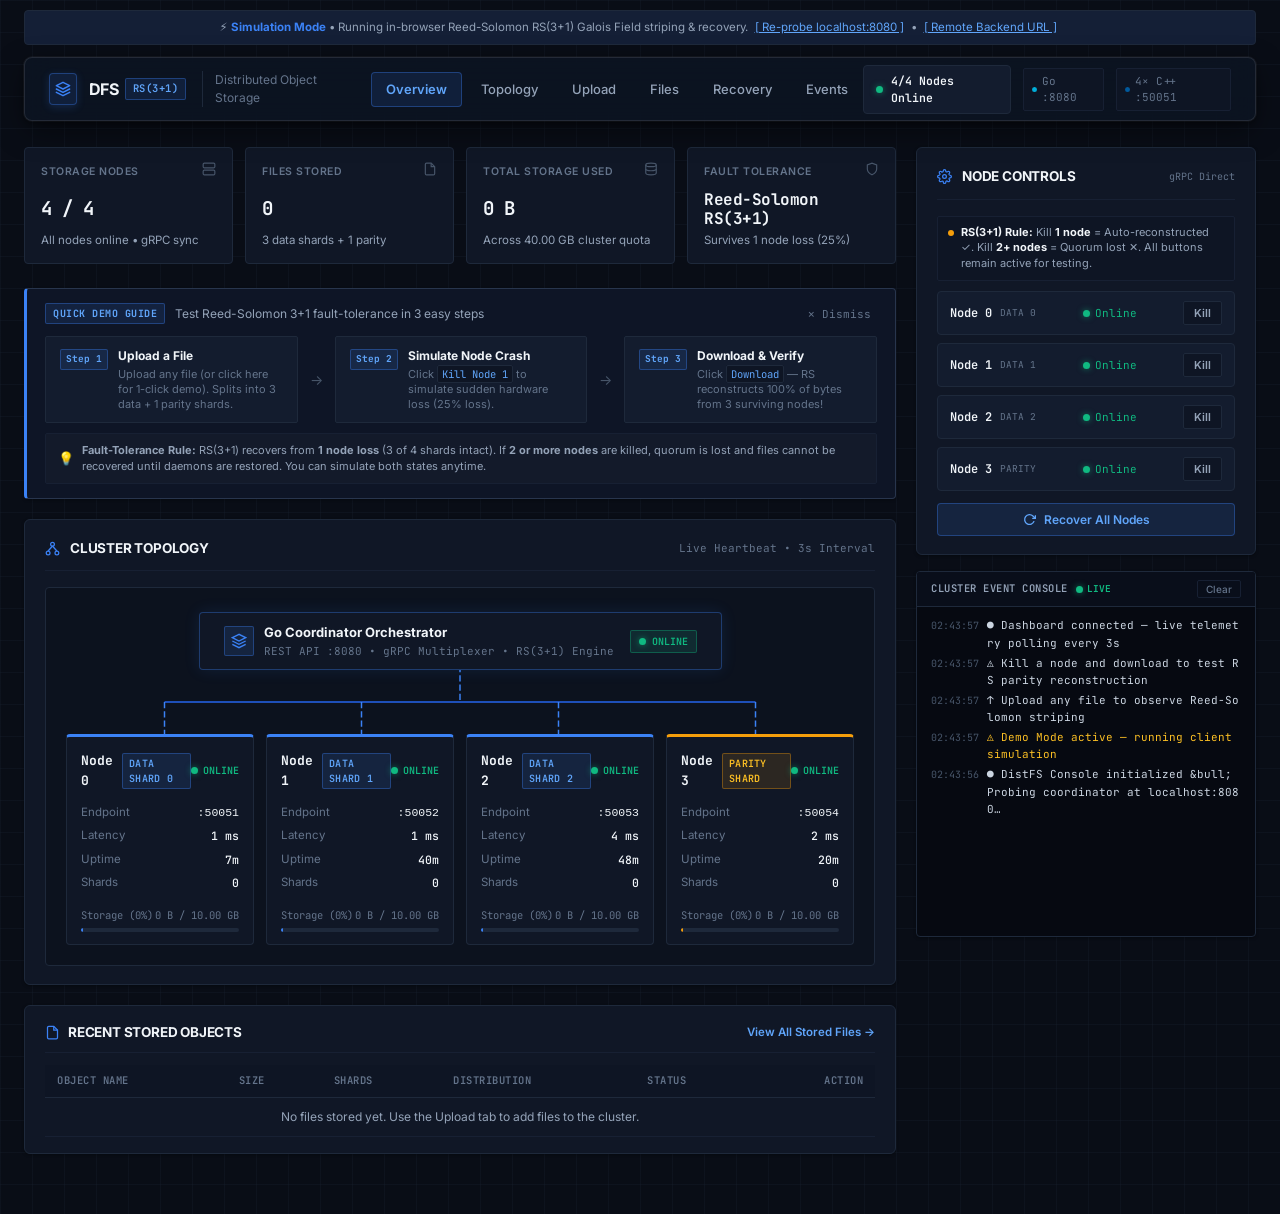
==== commit 4b5ee269: "Update portal branding title to DFS" ====
--- a/frontend/index.html
+++ b/frontend/index.html
@@ -1,782 +1,896 @@
 <!DOCTYPE html>
 <html lang="en">
+
 <head>
   <meta charset="UTF-8">
   <meta name="viewport" content="width=device-width, initial-scale=1.0">
-  <title>DistFS — Distributed Storage Console</title>
-  <meta name="description" content="Production infrastructure dashboard for Reed-Solomon Erasure Coding (3+1) 4-node distributed cluster.">
-  
+  <title>DFS — Distributed Storage Console</title>
+  <meta name="description"
+    content="Production infrastructure dashboard for Reed-Solomon Erasure Coding (3+1) 4-node distributed cluster.">
+
   <link rel="preconnect" href="https://fonts.googleapis.com">
   <link rel="preconnect" href="https://fonts.gstatic.com" crossorigin>
-  <link href="https://fonts.googleapis.com/css2?family=Inter:wght@400;500;600;700&family=JetBrains+Mono:wght@400;500;600&display=swap" rel="stylesheet">
-  
+  <link
+    href="https://fonts.googleapis.com/css2?family=Inter:wght@400;500;600;700&family=JetBrains+Mono:wght@400;500;600&display=swap"
+    rel="stylesheet">
+
   <link rel="stylesheet" href="css/style.css">
 </head>
+
 <body class="grid-bg">
 
-<!-- ═══════════════════════════════════════════════════════════════════════ -->
-<!-- DEMO SIMULATION BANNER (when cloud/mock active)                        -->
-<!-- ═══════════════════════════════════════════════════════════════════════ -->
-<div class="demo-banner" id="demo-banner">
-  <span>⚡ <strong>Simulation Mode</strong> &bull; Running in-browser Reed-Solomon RS(3+1) Galois Field striping &amp; recovery.</span>
-  <a onclick="resetBackendProbe(); location.reload();">[ Re-probe localhost:8080 ]</a>
-  &bull;
-  <a onclick="promptCustomBackend();">[ Remote Backend URL ]</a>
-</div>
-
-<!-- ═══════════════════════════════════════════════════════════════════════ -->
-<!-- 1. TOP NAVIGATION                                                      -->
-<!-- ═══════════════════════════════════════════════════════════════════════ -->
-<nav class="top-nav">
-  <div class="nav-left">
-    <a href="#" class="nav-brand">
-      <div class="brand-icon-box">
-        <svg width="16" height="16" viewBox="0 0 24 24" fill="none" stroke="currentColor" stroke-width="2.2" stroke-linecap="round" stroke-linejoin="round">
-          <polygon points="12 2 2 7 12 12 22 7 12 2"></polygon>
-          <polyline points="2 17 12 22 22 17"></polyline>
-          <polyline points="2 12 12 17 22 12"></polyline>
-        </svg>
+  <!-- ═══════════════════════════════════════════════════════════════════════ -->
+  <!-- DEMO SIMULATION BANNER (when cloud/mock active)                        -->
+  <!-- ═══════════════════════════════════════════════════════════════════════ -->
+  <div class="demo-banner" id="demo-banner">
+    <span>⚡ <strong>Simulation Mode</strong> &bull; Running in-browser Reed-Solomon RS(3+1) Galois Field striping &amp;
+      recovery.</span>
+    <a onclick="resetBackendProbe(); location.reload();">[ Re-probe localhost:8080 ]</a>
+    &bull;
+    <a onclick="promptCustomBackend();">[ Remote Backend URL ]</a>
+  </div>
+
+  <!-- ═══════════════════════════════════════════════════════════════════════ -->
+  <!-- 1. TOP NAVIGATION                                                      -->
+  <!-- ═══════════════════════════════════════════════════════════════════════ -->
+  <nav class="top-nav">
+    <div class="nav-left">
+      <a href="#" class="nav-brand">
+        <div class="brand-icon-box">
+          <svg width="16" height="16" viewBox="0 0 24 24" fill="none" stroke="currentColor" stroke-width="2.2"
+            stroke-linecap="round" stroke-linejoin="round">
+            <polygon points="12 2 2 7 12 12 22 7 12 2"></polygon>
+            <polyline points="2 17 12 22 22 17"></polyline>
+            <polyline points="2 12 12 17 22 12"></polyline>
+          </svg>
+        </div>
+        <div style="display:flex;align-items:center;gap:6px;">
+          <span class="brand-title">DFS</span>
+          <span class="brand-badge">RS(3+1)</span>
+        </div>
+        <span class="brand-sub">Distributed Object Storage</span>
+      </a>
+
+      <div class="nav-links">
+        <a href="#overview" class="nav-link active" data-nav="overview"
+          onclick="switchTab('overview', event)">Overview</a>
+        <a href="#topology" class="nav-link" data-nav="topology" onclick="switchTab('topology', event)">Topology</a>
+        <a href="#upload" class="nav-link" data-nav="upload" onclick="switchTab('upload', event)">Upload</a>
+        <a href="#files" class="nav-link" data-nav="files" onclick="switchTab('files', event)">Files</a>
+        <a href="#recovery" class="nav-link" data-nav="recovery" onclick="switchTab('recovery', event)">Recovery</a>
+        <a href="#events" class="nav-link" data-nav="events" onclick="switchTab('events', event)">Events</a>
       </div>
-      <div style="display:flex;align-items:center;gap:6px;">
-        <span class="brand-title">DistFS</span>
-        <span class="brand-badge">RS(3+1)</span>
+    </div>
+
+    <div class="nav-right">
+      <div class="cluster-pill" id="cluster-badge">
+        <span class="status-dot green"></span>
+        <span class="status-text">4/4 Nodes Online</span>
       </div>
-      <span class="brand-sub">Distributed Object Storage</span>
-    </a>
-
-    <div class="nav-links">
-      <a href="#overview" class="nav-link active" data-nav="overview" onclick="switchTab('overview', event)">Overview</a>
-      <a href="#topology" class="nav-link" data-nav="topology" onclick="switchTab('topology', event)">Topology</a>
-      <a href="#upload" class="nav-link" data-nav="upload" onclick="switchTab('upload', event)">Upload</a>
-      <a href="#files" class="nav-link" data-nav="files" onclick="switchTab('files', event)">Files</a>
-      <a href="#recovery" class="nav-link" data-nav="recovery" onclick="switchTab('recovery', event)">Recovery</a>
-      <a href="#events" class="nav-link" data-nav="events" onclick="switchTab('events', event)">Events</a>
+      <div class="meta-chip">
+        <span class="dot-go"></span>
+        <span>Go :8080</span>
+      </div>
+      <div class="meta-chip">
+        <span class="dot-cpp"></span>
+        <span>4× C++ :50051</span>
+      </div>
     </div>
-  </div>
-
-  <div class="nav-right">
-    <div class="cluster-pill" id="cluster-badge">
-      <span class="status-dot green"></span>
-      <span class="status-text">4/4 Nodes Online</span>
-    </div>
-    <div class="meta-chip">
-      <span class="dot-go"></span>
-      <span>Go :8080</span>
-    </div>
-    <div class="meta-chip">
-      <span class="dot-cpp"></span>
-      <span>4× C++ :50051</span>
-    </div>
-  </div>
-</nav>
-
-<div class="app-container">
-  <div class="dashboard-layout">
-    
-    <!-- ═══════════════════════════════════════════════════════════════════ -->
-    <!-- MAIN COLUMN                                                        -->
-    <!-- ═══════════════════════════════════════════════════════════════════ -->
-    <div class="main-column">
-
-      <!-- ═════════════════════════════════════════════════════════════ -->
-      <!-- TAB 1: OVERVIEW                                               -->
-      <!-- ═════════════════════════════════════════════════════════════ -->
-      <div class="tab-view active" id="tab-overview">
-        <!-- ── 2. Metric Bar ────────────────────────────────────────── -->
-        <section id="sec-overview" class="metric-bar">
-          <div class="metric-card">
-            <div class="metric-header">
-              <span class="metric-title">Storage Nodes</span>
-              <span class="metric-icon">
-                <svg width="14" height="14" viewBox="0 0 24 24" fill="none" stroke="currentColor" stroke-width="2"><rect x="2" y="2" width="20" height="8" rx="2"/><rect x="2" y="14" width="20" height="8" rx="2"/></svg>
-              </span>
-            </div>
-            <div class="metric-value" id="stat-nodes">4 / 4</div>
-            <div class="metric-desc" id="stat-nodes-desc">All nodes online &bull; gRPC sync</div>
-          </div>
-
-          <div class="metric-card">
-            <div class="metric-header">
-              <span class="metric-title">Files Stored</span>
-              <span class="metric-icon">
-                <svg width="14" height="14" viewBox="0 0 24 24" fill="none" stroke="currentColor" stroke-width="2"><path d="M14 2H6a2 2 0 0 0-2 2v16a2 2 0 0 0 2 2h12a2 2 0 0 0 2-2V8z"/><polyline points="14 2 14 8 20 8"/></svg>
-              </span>
-            </div>
-            <div class="metric-value" id="stat-files">0</div>
-            <div class="metric-desc">3 data shards + 1 parity</div>
-          </div>
-
-          <div class="metric-card">
-            <div class="metric-header">
-              <span class="metric-title">Total Storage Used</span>
-              <span class="metric-icon">
-                <svg width="14" height="14" viewBox="0 0 24 24" fill="none" stroke="currentColor" stroke-width="2"><ellipse cx="12" cy="5" rx="9" ry="3"/><path d="M21 12c0 1.66-4 3-9 3s-9-1.34-9-3"/><path d="M3 5v14c0 1.66 4 3 9 3s9-1.34 9-3V5"/></svg>
-              </span>
-            </div>
-            <div class="metric-value" id="stat-storage">—</div>
-            <div class="metric-desc" id="stat-storage-sub">Across 40 GB cluster quota</div>
-          </div>
-
-          <div class="metric-card">
-            <div class="metric-header">
-              <span class="metric-title">Fault Tolerance</span>
-              <span class="metric-icon">
-                <svg width="14" height="14" viewBox="0 0 24 24" fill="none" stroke="currentColor" stroke-width="2"><path d="M12 22s8-4 8-10V5l-8-3-8 3v7c0 6 8 10 8 10z"/></svg>
-              </span>
-            </div>
-            <div class="metric-value" id="stat-fault" style="font-size:16px;">Reed-Solomon RS(3+1)</div>
-            <div class="metric-desc" id="stat-fault-sub">Survives 1 node loss (25%)</div>
-          </div>
-        </section>
-
-        <!-- ── Quick-Start Guide for First-Time Users ────────────────── -->
-        <section class="quick-start-card" id="quick-start-guide">
-          <div class="quick-start-header">
-            <div style="display:flex;align-items:center;gap:10px;">
-              <span class="guide-tag">QUICK DEMO GUIDE</span>
-              <span class="guide-sub">Test Reed-Solomon 3+1 fault-tolerance in 3 easy steps</span>
-            </div>
-            <button type="button" class="btn-dismiss-guide" onclick="document.getElementById('quick-start-guide').style.display='none'" title="Hide guide">✕ Dismiss</button>
-          </div>
-          <div class="guide-steps-grid">
-            <div class="guide-step-item" onclick="loadSampleFile()" title="Click to test with a 1-click sample file">
-              <span class="guide-step-badge">Step 1</span>
-              <div class="guide-step-content">
-                <strong>Upload a File</strong>
-                <span>Upload any file (or click here for 1-click demo). Splits into 3 data + 1 parity shards.</span>
-              </div>
-            </div>
-            <div class="guide-arrow">→</div>
-            <div class="guide-step-item" onclick="Demo.killNode(1)" title="Click to simulate crashing Node 1">
-              <span class="guide-step-badge">Step 2</span>
-              <div class="guide-step-content">
-                <strong>Simulate Node Crash</strong>
-                <span>Click <code class="guide-code">Kill Node 1</code> to simulate sudden hardware loss (25% loss).</span>
-              </div>
-            </div>
-            <div class="guide-arrow">→</div>
-            <div class="guide-step-item" onclick="switchTab('files')" title="Click to jump to Stored Files">
-              <span class="guide-step-badge">Step 3</span>
-              <div class="guide-step-content">
-                <strong>Download &amp; Verify</strong>
-                <span>Click <code class="guide-code">Download</code> — RS reconstructs 100% of bytes from 3 surviving nodes!</span>
-              </div>
-            </div>
-          </div>
-          <div style="margin-top:10px;padding:8px 12px;background:rgba(255,255,255,0.02);border:1px solid var(--border-subtle);border-radius:var(--radius-xs);font-size:11px;color:var(--text-secondary);display:flex;align-items:center;gap:8px;">
-            <span style="color:var(--amber);font-size:13px;flex-shrink:0;">💡</span>
-            <span><strong>Fault-Tolerance Rule:</strong> RS(3+1) recovers from <strong>1 node loss</strong> (3 of 4 shards intact). If <strong>2 or more nodes</strong> are killed, quorum is lost and files cannot be recovered until daemons are restored. You can simulate both states anytime.</span>
-          </div>
-        </section>
-
-        <!-- ── 3. Cluster Topology Visual Centerpiece ────────────────── -->
-        <section class="dash-section" id="sec-topology">
+  </nav>
+
+  <div class="app-container">
+    <div class="dashboard-layout">
+
+      <!-- ═══════════════════════════════════════════════════════════════════ -->
+      <!-- MAIN COLUMN                                                        -->
+      <!-- ═══════════════════════════════════════════════════════════════════ -->
+      <div class="main-column">
+
+        <!-- ═════════════════════════════════════════════════════════════ -->
+        <!-- TAB 1: OVERVIEW                                               -->
+        <!-- ═════════════════════════════════════════════════════════════ -->
+        <div class="tab-view active" id="tab-overview">
+          <!-- ── 2. Metric Bar ────────────────────────────────────────── -->
+          <section id="sec-overview" class="metric-bar">
+            <div class="metric-card">
+              <div class="metric-header">
+                <span class="metric-title">Storage Nodes</span>
+                <span class="metric-icon">
+                  <svg width="14" height="14" viewBox="0 0 24 24" fill="none" stroke="currentColor" stroke-width="2">
+                    <rect x="2" y="2" width="20" height="8" rx="2" />
+                    <rect x="2" y="14" width="20" height="8" rx="2" />
+                  </svg>
+                </span>
+              </div>
+              <div class="metric-value" id="stat-nodes">4 / 4</div>
+              <div class="metric-desc" id="stat-nodes-desc">All nodes online &bull; gRPC sync</div>
+            </div>
+
+            <div class="metric-card">
+              <div class="metric-header">
+                <span class="metric-title">Files Stored</span>
+                <span class="metric-icon">
+                  <svg width="14" height="14" viewBox="0 0 24 24" fill="none" stroke="currentColor" stroke-width="2">
+                    <path d="M14 2H6a2 2 0 0 0-2 2v16a2 2 0 0 0 2 2h12a2 2 0 0 0 2-2V8z" />
+                    <polyline points="14 2 14 8 20 8" />
+                  </svg>
+                </span>
+              </div>
+              <div class="metric-value" id="stat-files">0</div>
+              <div class="metric-desc">3 data shards + 1 parity</div>
+            </div>
+
+            <div class="metric-card">
+              <div class="metric-header">
+                <span class="metric-title">Total Storage Used</span>
+                <span class="metric-icon">
+                  <svg width="14" height="14" viewBox="0 0 24 24" fill="none" stroke="currentColor" stroke-width="2">
+                    <ellipse cx="12" cy="5" rx="9" ry="3" />
+                    <path d="M21 12c0 1.66-4 3-9 3s-9-1.34-9-3" />
+                    <path d="M3 5v14c0 1.66 4 3 9 3s9-1.34 9-3V5" />
+                  </svg>
+                </span>
+              </div>
+              <div class="metric-value" id="stat-storage">—</div>
+              <div class="metric-desc" id="stat-storage-sub">Across 40 GB cluster quota</div>
+            </div>
+
+            <div class="metric-card">
+              <div class="metric-header">
+                <span class="metric-title">Fault Tolerance</span>
+                <span class="metric-icon">
+                  <svg width="14" height="14" viewBox="0 0 24 24" fill="none" stroke="currentColor" stroke-width="2">
+                    <path d="M12 22s8-4 8-10V5l-8-3-8 3v7c0 6 8 10 8 10z" />
+                  </svg>
+                </span>
+              </div>
+              <div class="metric-value" id="stat-fault" style="font-size:16px;">Reed-Solomon RS(3+1)</div>
+              <div class="metric-desc" id="stat-fault-sub">Survives 1 node loss (25%)</div>
+            </div>
+          </section>
+
+          <!-- ── Quick-Start Guide for First-Time Users ────────────────── -->
+          <section class="quick-start-card" id="quick-start-guide">
+            <div class="quick-start-header">
+              <div style="display:flex;align-items:center;gap:10px;">
+                <span class="guide-tag">QUICK DEMO GUIDE</span>
+                <span class="guide-sub">Test Reed-Solomon 3+1 fault-tolerance in 3 easy steps</span>
+              </div>
+              <button type="button" class="btn-dismiss-guide"
+                onclick="document.getElementById('quick-start-guide').style.display='none'" title="Hide guide">✕
+                Dismiss</button>
+            </div>
+            <div class="guide-steps-grid">
+              <div class="guide-step-item" onclick="loadSampleFile()" title="Click to test with a 1-click sample file">
+                <span class="guide-step-badge">Step 1</span>
+                <div class="guide-step-content">
+                  <strong>Upload a File</strong>
+                  <span>Upload any file (or click here for 1-click demo). Splits into 3 data + 1 parity shards.</span>
+                </div>
+              </div>
+              <div class="guide-arrow">→</div>
+              <div class="guide-step-item" onclick="Demo.killNode(1)" title="Click to simulate crashing Node 1">
+                <span class="guide-step-badge">Step 2</span>
+                <div class="guide-step-content">
+                  <strong>Simulate Node Crash</strong>
+                  <span>Click <code class="guide-code">Kill Node 1</code> to simulate sudden hardware loss (25%
+                    loss).</span>
+                </div>
+              </div>
+              <div class="guide-arrow">→</div>
+              <div class="guide-step-item" onclick="switchTab('files')" title="Click to jump to Stored Files">
+                <span class="guide-step-badge">Step 3</span>
+                <div class="guide-step-content">
+                  <strong>Download &amp; Verify</strong>
+                  <span>Click <code class="guide-code">Download</code> — RS reconstructs 100% of bytes from 3 surviving
+                    nodes!</span>
+                </div>
+              </div>
+            </div>
+            <div
+              style="margin-top:10px;padding:8px 12px;background:rgba(255,255,255,0.02);border:1px solid var(--border-subtle);border-radius:var(--radius-xs);font-size:11px;color:var(--text-secondary);display:flex;align-items:center;gap:8px;">
+              <span style="color:var(--amber);font-size:13px;flex-shrink:0;">💡</span>
+              <span><strong>Fault-Tolerance Rule:</strong> RS(3+1) recovers from <strong>1 node loss</strong> (3 of 4
+                shards intact). If <strong>2 or more nodes</strong> are killed, quorum is lost and files cannot be
+                recovered until daemons are restored. You can simulate both states anytime.</span>
+            </div>
+          </section>
+
+          <!-- ── 3. Cluster Topology Visual Centerpiece ────────────────── -->
+          <section class="dash-section" id="sec-topology">
+            <div class="section-title-row">
+              <div class="section-heading-group">
+                <span class="section-icon">
+                  <svg width="15" height="15" viewBox="0 0 24 24" fill="none" stroke="currentColor" stroke-width="2">
+                    <circle cx="12" cy="5" r="3" />
+                    <circle cx="5" cy="19" r="3" />
+                    <circle cx="19" cy="19" r="3" />
+                    <line x1="12" y1="8" x2="5" y2="16" />
+                    <line x1="12" y1="8" x2="19" y2="16" />
+                  </svg>
+                </span>
+                <h2 class="section-title">Cluster Topology</h2>
+              </div>
+              <span class="section-sub" style="font-family:var(--font-mono);font-size:11px;">Live Heartbeat &bull; 3s
+                Interval</span>
+            </div>
+
+            <div class="topology-container">
+              <!-- Go Coordinator Node -->
+              <div class="coord-box-wrapper">
+                <div class="coord-box">
+                  <div class="coord-info">
+                    <div class="coord-icon">
+                      <svg width="16" height="16" viewBox="0 0 24 24" fill="none" stroke="currentColor"
+                        stroke-width="2">
+                        <polygon points="12 2 2 7 12 12 22 7 12 2" />
+                        <polyline points="2 17 12 22 22 17" />
+                        <polyline points="2 12 12 17 22 12" />
+                      </svg>
+                    </div>
+                    <div>
+                      <div class="coord-name">Go Coordinator Orchestrator</div>
+                      <div class="coord-meta">REST API :8080 &bull; gRPC Multiplexer &bull; RS(3+1) Engine</div>
+                    </div>
+                  </div>
+                  <div class="coord-badge">
+                    <span class="status-dot green"></span>
+                    <span>ONLINE</span>
+                  </div>
+                </div>
+              </div>
+
+              <!-- SVG Bus Connection Lines with Data-Flow Animation -->
+              <svg class="topology-svg-bus" viewBox="0 0 800 70" preserveAspectRatio="none">
+                <!-- Center Vertical Trunk -->
+                <line x1="400" y1="0" x2="400" y2="35" class="conn-line conn-trunk"></line>
+                <!-- Horizontal Distribution Bus -->
+                <line x1="100" y1="35" x2="700" y2="35" class="conn-line conn-bus" stroke="#2563eb" stroke-width="1.5">
+                </line>
+                <!-- 4 Downward Branches to Nodes -->
+                <line id="conn-branch-0" x1="100" y1="35" x2="100" y2="70" class="conn-line conn-branch active"></line>
+                <line id="conn-branch-1" x1="300" y1="35" x2="300" y2="70" class="conn-line conn-branch active"></line>
+                <line id="conn-branch-2" x1="500" y1="35" x2="500" y2="70" class="conn-line conn-branch active"></line>
+                <line id="conn-branch-3" x1="700" y1="35" x2="700" y2="70" class="conn-line conn-branch active"></line>
+              </svg>
+
+              <!-- 4 Node Information Cards Inside Topology -->
+              <div class="node-cards-grid" id="node-grid">
+                <!-- Rendered dynamically by Dashboard.renderNodes() -->
+              </div>
+            </div>
+          </section>
+
+          <!-- ── Recent Activity / Stored Objects Snapshot ──────────────── -->
+          <section class="recent-activity-card" id="sec-recent-files">
+            <div class="recent-activity-header">
+              <div style="display:flex;align-items:center;gap:8px;">
+                <span class="section-icon">
+                  <svg width="15" height="15" viewBox="0 0 24 24" fill="none" stroke="currentColor" stroke-width="2">
+                    <path d="M14 2H6a2 2 0 0 0-2 2v16a2 2 0 0 0 2 2h12a2 2 0 0 0 2-2V8z" />
+                    <polyline points="14 2 14 8 20 8" />
+                  </svg>
+                </span>
+                <h2 class="section-title">Recent Stored Objects</h2>
+              </div>
+              <button type="button" class="btn-view-all-files" onclick="switchTab('files', event)">View All Stored Files
+                →</button>
+            </div>
+            <div class="table-responsive">
+              <table class="data-table">
+                <thead>
+                  <tr>
+                    <th>Object Name</th>
+                    <th>Size</th>
+                    <th>Shards</th>
+                    <th>Distribution</th>
+                    <th>Status</th>
+                    <th style="text-align:right;">Action</th>
+                  </tr>
+                </thead>
+                <tbody id="recent-files-list">
+                  <tr>
+                    <td colspan="6" class="table-empty">
+                      No files stored yet. Use the Upload tab to add files to the cluster.
+                    </td>
+                  </tr>
+                </tbody>
+              </table>
+            </div>
+          </section>
+        </div>
+
+        <!-- ═════════════════════════════════════════════════════════════ -->
+        <!-- TAB 2: TOPOLOGY (DEDICATED FULL VIEW)                         -->
+        <!-- ═════════════════════════════════════════════════════════════ -->
+        <div class="tab-view" id="tab-topology">
+          <section class="dash-section">
+            <div class="section-title-row">
+              <div class="section-heading-group">
+                <span class="section-icon">
+                  <svg width="15" height="15" viewBox="0 0 24 24" fill="none" stroke="currentColor" stroke-width="2">
+                    <circle cx="12" cy="5" r="3" />
+                    <circle cx="5" cy="19" r="3" />
+                    <circle cx="19" cy="19" r="3" />
+                    <line x1="12" y1="8" x2="5" y2="16" />
+                    <line x1="12" y1="8" x2="19" y2="16" />
+                  </svg>
+                </span>
+                <h2 class="section-title">Cluster Topology &amp; Architecture</h2>
+              </div>
+              <span class="section-sub">Reed-Solomon RS(3+1) Galois Field GF(2⁸) Distribution</span>
+            </div>
+
+            <div class="topology-container">
+              <!-- Go Coordinator Node -->
+              <div class="coord-box-wrapper">
+                <div class="coord-box">
+                  <div class="coord-info">
+                    <div class="coord-icon">
+                      <svg width="16" height="16" viewBox="0 0 24 24" fill="none" stroke="currentColor"
+                        stroke-width="2">
+                        <polygon points="12 2 2 7 12 12 22 7 12 2" />
+                        <polyline points="2 17 12 22 22 17" />
+                        <polyline points="2 12 12 17 22 12" />
+                      </svg>
+                    </div>
+                    <div>
+                      <div class="coord-name">Go Coordinator Orchestrator</div>
+                      <div class="coord-meta">REST API :8080 &bull; gRPC Multiplexer &bull; RS(3+1) Engine</div>
+                    </div>
+                  </div>
+                  <div class="coord-badge">
+                    <span class="status-dot green"></span>
+                    <span>ONLINE</span>
+                  </div>
+                </div>
+              </div>
+
+              <!-- SVG Bus Connection Lines -->
+              <svg class="topology-svg-bus" viewBox="0 0 800 70" preserveAspectRatio="none">
+                <line x1="400" y1="0" x2="400" y2="35" class="conn-line conn-trunk"></line>
+                <line x1="100" y1="35" x2="700" y2="35" class="conn-line conn-bus" stroke="#2563eb" stroke-width="1.5">
+                </line>
+                <line id="top-conn-branch-0" x1="100" y1="35" x2="100" y2="70" class="conn-line conn-branch active">
+                </line>
+                <line id="top-conn-branch-1" x1="300" y1="35" x2="300" y2="70" class="conn-line conn-branch active">
+                </line>
+                <line id="top-conn-branch-2" x1="500" y1="35" x2="500" y2="70" class="conn-line conn-branch active">
+                </line>
+                <line id="top-conn-branch-3" x1="700" y1="35" x2="700" y2="70" class="conn-line conn-branch active">
+                </line>
+              </svg>
+
+              <!-- 4 Node Information Cards Inside Dedicated Topology -->
+              <div class="node-cards-grid" id="top-node-grid">
+                <!-- Synced with Dashboard.renderNodes() -->
+              </div>
+            </div>
+          </section>
+
+          <!-- Redundancy & Quorum Specification -->
+          <section class="dash-section">
+            <div class="section-title-row">
+              <div class="section-heading-group">
+                <span class="section-icon">
+                  <svg width="15" height="15" viewBox="0 0 24 24" fill="none" stroke="currentColor" stroke-width="2">
+                    <path d="M12 22s8-4 8-10V5l-8-3-8 3v7c0 6 8 10 8 10z" />
+                  </svg>
+                </span>
+                <h2 class="section-title">Fault-Tolerance &amp; Redundancy Matrix</h2>
+              </div>
+              <span class="section-sub">Maximum Tolerable Node Loss: 1 of 4 (25%)</span>
+            </div>
+
+            <div style="display:grid;grid-template-columns:repeat(3, 1fr);gap:12px;">
+              <div
+                style="background:var(--bg-card);border:1px solid var(--border);border-radius:var(--radius-xs);padding:14px;">
+                <div
+                  style="font-family:var(--font-mono);font-size:11px;font-weight:700;color:var(--blue);margin-bottom:4px;">
+                  DATA SHARDS (k = 3)</div>
+                <div style="font-size:12px;color:var(--text-secondary);line-height:1.5;">Every object is sliced into 3
+                  equal data chunks across Node 0 (:50051), Node 1 (:50052), and Node 2 (:50053).</div>
+              </div>
+              <div
+                style="background:var(--bg-card);border:1px solid var(--border);border-radius:var(--radius-xs);padding:14px;">
+                <div
+                  style="font-family:var(--font-mono);font-size:11px;font-weight:700;color:var(--amber);margin-bottom:4px;">
+                  PARITY SHARDS (m = 1)</div>
+                <div style="font-size:12px;color:var(--text-secondary);line-height:1.5;">Computed using Galois Field
+                  GF(2⁸) Vandermonde generator matrix arithmetic and stored on Node 3 (:50054).</div>
+              </div>
+              <div
+                style="background:var(--bg-card);border:1px solid var(--border);border-radius:var(--radius-xs);padding:14px;">
+                <div
+                  style="font-family:var(--font-mono);font-size:11px;font-weight:700;color:var(--green);margin-bottom:4px;">
+                  QUORUM REQUIREMENT (3/4)</div>
+                <div style="font-size:12px;color:var(--text-secondary);line-height:1.5;">Any 3 surviving shards are
+                  mathematically sufficient to reconstruct 100% of the original payload with zero data loss.</div>
+              </div>
+            </div>
+          </section>
+        </div>
+
+        <!-- ═════════════════════════════════════════════════════════════ -->
+        <!-- TAB 3: UPLOAD                                                 -->
+        <!-- ═════════════════════════════════════════════════════════════ -->
+        <div class="tab-view" id="tab-upload">
+          <section class="dash-section" id="sec-upload">
+            <div class="section-title-row">
+              <div class="section-heading-group">
+                <span class="section-icon">
+                  <svg width="15" height="15" viewBox="0 0 24 24" fill="none" stroke="currentColor" stroke-width="2">
+                    <path d="M21 15v4a2 2 0 0 1-2 2H5a2 2 0 0 1-2-2v-4" />
+                    <polyline points="17 8 12 3 7 8" />
+                    <line x1="12" y1="3" x2="12" y2="15" />
+                  </svg>
+                </span>
+                <h2 class="section-title">Upload &amp; Distribute File</h2>
+              </div>
+              <span class="section-sub">Split into 3 data shards + 1 parity shard via Reed-Solomon RS(3+1)</span>
+            </div>
+
+            <div class="upload-dropzone" id="drop-zone" onclick="document.getElementById('file-input').click()">
+              <div class="upload-icon-container">
+                <svg width="20" height="20" viewBox="0 0 24 24" fill="none" stroke="currentColor" stroke-width="2">
+                  <path d="M21 15v4a2 2 0 0 1-2 2H5a2 2 0 0 1-2-2v-4" />
+                  <polyline points="17 8 12 3 7 8" />
+                  <line x1="12" y1="3" x2="12" y2="15" />
+                </svg>
+              </div>
+              <div class="upload-prompt">
+                Drag &amp; drop file here or <span>Browse files</span>
+              </div>
+              <div class="upload-hint">
+                Maximum 100 MB &bull; Galois Field GF(2⁸) Erasure Coding &bull; Survives 1 Node Crash
+              </div>
+              <div class="upload-demo-cta">
+                <span>First time here?</span>
+                <button type="button" class="btn-demo-file" onclick="event.stopPropagation(); loadSampleFile();">
+                  <span>⚡</span> Try with 1-Click Demo File
+                </button>
+              </div>
+            </div>
+
+            <input type="file" id="file-input" style="display:none" aria-label="Select file to upload">
+
+            <!-- Visual Reed-Solomon Encoding Flowchart (Requirement 6) -->
+            <div class="rs-upload-visual-pipeline" id="rs-upload-visual-pipeline">
+              <!-- Level 1: File -->
+              <div class="upload-flow-step" id="uf-step-file">
+                <div class="upload-flow-left">
+                  <div class="upload-flow-icon">📄</div>
+                  <div>
+                    <div class="upload-flow-label">Source Object</div>
+                    <div class="upload-flow-val" id="uf-filename">Select or drop a file above</div>
+                  </div>
+                </div>
+                <span class="upload-flow-tag" id="uf-filesize">—</span>
+              </div>
+
+              <!-- Level 1 -> Level 2 Connector -->
+              <div class="upload-flow-arrow">
+                <div class="arrow-pulse-line" id="uf-pulse-1"></div>
+                <span class="arrow-tag">Stream to Go Coordinator :8080</span>
+              </div>
+
+              <!-- Level 2: RS Encoding -->
+              <div class="upload-flow-step" id="uf-step-encode">
+                <div class="upload-flow-left">
+                  <div class="upload-flow-icon">⚡</div>
+                  <div>
+                    <div class="upload-flow-label">Reed-Solomon RS(3+1) Encoding</div>
+                    <div class="upload-flow-val" id="uf-encode-status">Galois Field GF(2⁸) Generator Matrix</div>
+                  </div>
+                </div>
+                <span class="upload-flow-tag ready" id="uf-encode-tag">RS Engine Ready</span>
+              </div>
+
+              <!-- Level 2 -> Level 3 Connector -->
+              <div class="upload-flow-arrow">
+                <div class="arrow-pulse-line" id="uf-pulse-2"></div>
+                <span class="arrow-tag">Parallel gRPC Chunk Distribution</span>
+              </div>
+
+              <!-- Level 3: 4 Shards to 4 Nodes -->
+              <div class="upload-shards-grid" id="uf-shards-grid">
+                <div class="upload-shard-node-card" id="uf-shard-0">
+                  <div class="us-header">
+                    <span class="us-title">Shard 0</span>
+                    <span class="us-badge data">DATA 0</span>
+                  </div>
+                  <div class="us-arrow">↓</div>
+                  <div class="us-node">Node 0 &bull; <code>:50051</code></div>
+                  <div class="us-size" id="uf-sz-0">Awaiting stream…</div>
+                </div>
+
+                <div class="upload-shard-node-card" id="uf-shard-1">
+                  <div class="us-header">
+                    <span class="us-title">Shard 1</span>
+                    <span class="us-badge data">DATA 1</span>
+                  </div>
+                  <div class="us-arrow">↓</div>
+                  <div class="us-node">Node 1 &bull; <code>:50052</code></div>
+                  <div class="us-size" id="uf-sz-1">Awaiting stream…</div>
+                </div>
+
+                <div class="upload-shard-node-card" id="uf-shard-2">
+                  <div class="us-header">
+                    <span class="us-title">Shard 2</span>
+                    <span class="us-badge data">DATA 2</span>
+                  </div>
+                  <div class="us-arrow">↓</div>
+                  <div class="us-node">Node 2 &bull; <code>:50053</code></div>
+                  <div class="us-size" id="uf-sz-2">Awaiting stream…</div>
+                </div>
+
+                <div class="upload-shard-node-card parity" id="uf-shard-3">
+                  <div class="us-header">
+                    <span class="us-title">Parity Shard</span>
+                    <span class="us-badge parity">PARITY 3</span>
+                  </div>
+                  <div class="us-arrow">↓</div>
+                  <div class="us-node">Node 3 &bull; <code>:50054</code></div>
+                  <div class="us-size" id="uf-sz-3">Awaiting stream…</div>
+                </div>
+              </div>
+            </div>
+
+            <!-- Progress Tracking Bar -->
+            <div id="progress-wrap" class="progress-panel">
+              <div class="progress-info">
+                <span id="progress-status-text" class="progress-label-text">Computing Galois Field matrix…</span>
+                <span id="progress-pct" style="color:var(--blue);font-weight:600;">0%</span>
+              </div>
+              <div class="progress-bar-track">
+                <div class="progress-bar-fill" id="progress-fill"></div>
+              </div>
+            </div>
+
+            <!-- Result Box -->
+            <div id="upload-result" class="upload-result-container"></div>
+          </section>
+        </div>
+
+        <!-- ═════════════════════════════════════════════════════════════ -->
+        <!-- TAB 4: FILES                                                  -->
+        <!-- ═════════════════════════════════════════════════════════════ -->
+        <div class="tab-view" id="tab-files">
+          <section class="dash-section" id="sec-files">
+            <div class="section-title-row">
+              <div class="section-heading-group">
+                <span class="section-icon">
+                  <svg width="15" height="15" viewBox="0 0 24 24" fill="none" stroke="currentColor" stroke-width="2">
+                    <path d="M14 2H6a2 2 0 0 0-2 2v16a2 2 0 0 0 2 2h12a2 2 0 0 0 2-2V8z" />
+                    <polyline points="14 2 14 8 20 8" />
+                  </svg>
+                </span>
+                <h2 class="section-title">Stored Cluster Files</h2>
+              </div>
+              <span class="section-sub">Striped across 4 C++ storage daemons with Reed-Solomon redundancy</span>
+            </div>
+
+            <div class="table-responsive">
+              <table class="data-table">
+                <thead>
+                  <tr>
+                    <th>Object Name</th>
+                    <th>Size</th>
+                    <th>Shards</th>
+                    <th>Distribution</th>
+                    <th>Status</th>
+                    <th>Uploaded</th>
+                    <th style="text-align:right;">Actions</th>
+                  </tr>
+                </thead>
+                <tbody id="file-list">
+                  <tr>
+                    <td colspan="7" class="table-empty">
+                      No files uploaded yet. Drag &amp; drop any file in the upload zone above.
+                    </td>
+                  </tr>
+                </tbody>
+              </table>
+            </div>
+          </section>
+        </div>
+
+        <!-- ═════════════════════════════════════════════════════════════ -->
+        <!-- TAB 5: RECOVERY (VISUAL 6-STEP REED-SOLOMON PIPELINE)         -->
+        <!-- ═════════════════════════════════════════════════════════════ -->
+        <div class="tab-view" id="tab-recovery">
+          <section class="dash-section" id="sec-recovery">
+            <div class="section-title-row">
+              <div class="section-heading-group">
+                <span class="section-icon">
+                  <svg width="15" height="15" viewBox="0 0 24 24" fill="none" stroke="currentColor" stroke-width="2">
+                    <path
+                      d="M10.29 3.86L1.82 18a2 2 0 0 0 1.71 3h16.94a2 2 0 0 0 1.71-3L13.71 3.86a2 2 0 0 0-3.42 0z" />
+                    <line x1="12" y1="9" x2="12" y2="13" />
+                    <line x1="12" y1="17" x2="12.01" y2="17" />
+                  </svg>
+                </span>
+                <h2 class="section-title">Failure Simulation &amp; Recovery Pipeline</h2>
+              </div>
+              <span class="section-sub">Visual 6-Stage Reed-Solomon GF(2⁸) Dynamic Reconstruction</span>
+            </div>
+
+            <!-- 6-Stage Visual Reed-Solomon Process (Requirement 5) -->
+            <div class="rs-pipeline-container" id="rs-recovery-pipeline">
+              <!-- Stage 1: Kill Node -->
+              <div class="rs-stage-card" id="rs-stage-1">
+                <div class="rs-stage-num">1</div>
+                <div class="rs-stage-name">Kill Node</div>
+                <div class="rs-stage-desc">Simulate 25% cluster loss by terminating any storage daemon</div>
+                <span class="rs-stage-status standby">Standby</span>
+              </div>
+
+              <!-- Stage 2: Detect Missing Shard -->
+              <div class="rs-stage-card" id="rs-stage-2">
+                <div class="rs-stage-num">2</div>
+                <div class="rs-stage-name">Detect Missing Shard</div>
+                <div class="rs-stage-desc">Coordinator health check identifies offline node &amp; missing shard index
+                </div>
+                <span class="rs-stage-status standby">Optimal</span>
+              </div>
+
+              <!-- Stage 3: Read Surviving Shards -->
+              <div class="rs-stage-card" id="rs-stage-3">
+                <div class="rs-stage-num">3</div>
+                <div class="rs-stage-name">Read Surviving Shards</div>
+                <div class="rs-stage-desc">Streams remaining 3 shards across surviving gRPC storage daemons</div>
+                <span class="rs-stage-status standby">Standby</span>
+              </div>
+
+              <!-- Stage 4: Reconstruct Missing Shard -->
+              <div class="rs-stage-card" id="rs-stage-4">
+                <div class="rs-stage-num">4</div>
+                <div class="rs-stage-name">Reconstruct Missing Shard</div>
+                <div class="rs-stage-desc">Multiplies inverse Galois Field GF(2⁸) Cauchy/Vandermonde matrix</div>
+                <span class="rs-stage-status standby">Standby</span>
+              </div>
+
+              <!-- Stage 5: Verify Integrity -->
+              <div class="rs-stage-card" id="rs-stage-5">
+                <div class="rs-stage-num">5</div>
+                <div class="rs-stage-name">Verify Integrity</div>
+                <div class="rs-stage-desc">Computes SHA-256 cryptographic digest to verify 100% byte equivalence</div>
+                <span class="rs-stage-status standby">Standby</span>
+              </div>
+
+              <!-- Stage 6: File Recovered -->
+              <div class="rs-stage-card" id="rs-stage-6">
+                <div class="rs-stage-num">6</div>
+                <div class="rs-stage-name">File Recovered</div>
+                <div class="rs-stage-desc">100% reconstructed object returned to client with zero byte corruption</div>
+                <span class="rs-stage-status ready">Ready</span>
+              </div>
+            </div>
+
+            <!-- Live Recovery State Banner -->
+            <div class="recovery-state-card" id="recovery-state-container">
+              <div class="recovery-state-indicator">
+                <span class="state-badge optimal">Optimal (4/4)</span>
+                <span class="state-text">All 4 storage nodes healthy &bull; Zero-parity fast-path read active</span>
+              </div>
+              <span style="font-family:var(--font-mono);font-size:11px;color:var(--green);font-weight:600;">✓ 100%
+                Redundant</span>
+            </div>
+
+            <!-- Reed-Solomon Fault Tolerance Rules & Instructions -->
+            <div class="chaos-policy-notice">
+              <div class="cp-header">
+                <span class="cp-icon">i</span>
+                <span class="cp-title">Reed-Solomon RS(3+1) Fault Tolerance Instructions</span>
+              </div>
+              <div class="cp-body">
+                <div class="cp-rule-item ok">
+                  <span class="cp-badge ok">✓ Kill 1 Node (Recoverable)</span>
+                  <span class="cp-text">Leaves <strong>3 surviving shards</strong> (3/4 nodes online). Because <em>k =
+                      3</em>, Reed-Solomon solves for the 1 missing shard on-the-fly with 100% byte integrity. File
+                    download succeeds!</span>
+                </div>
+                <div class="cp-rule-item critical">
+                  <span class="cp-badge critical">✕ Kill 2+ Nodes (Cannot Recover)</span>
+                  <span class="cp-text">Leaves <strong>&le; 2 shards</strong> (&lt; 3 required). Parity redundancy is
+                    exceeded; 1 parity shard cannot solve for 2 missing variables. <strong>Quorum is lost and files
+                      cannot be recovered</strong> until nodes are restored via "Recover All Nodes".</span>
+                </div>
+              </div>
+            </div>
+
+            <!-- Action Buttons Grid -->
+            <div class="chaos-buttons-grid" id="demo-controls">
+              <button class="btn-chaos-kill" id="kill-0" onclick="Demo.killNode(0)">Kill Node 0</button>
+              <button class="btn-chaos-kill" id="kill-1" onclick="Demo.killNode(1)">Kill Node 1</button>
+              <button class="btn-chaos-kill" id="kill-2" onclick="Demo.killNode(2)">Kill Node 2</button>
+              <button class="btn-chaos-kill" id="kill-3" onclick="Demo.killNode(3)">Kill Node 3</button>
+              <button class="btn-chaos-recover" onclick="Demo.recoverAll()">
+                <svg width="12" height="12" viewBox="0 0 24 24" fill="none" stroke="currentColor" stroke-width="2.5">
+                  <path d="M23 4v6h-6" />
+                  <path d="M20.49 15a9 9 0 1 1-2.12-9.36L23 10" />
+                </svg>
+                Recover All Nodes
+              </button>
+            </div>
+
+            <!-- Live Verification Trigger -->
+            <div
+              style="margin-top:16px;padding:12px 14px;background:var(--bg-canvas);border:1px solid var(--border);border-radius:var(--radius-xs);display:flex;align-items:center;justify-content:space-between;gap:12px;">
+              <div style="display:flex;align-items:center;gap:8px;">
+                <span style="color:var(--blue);font-size:14px;">⚡</span>
+                <div>
+                  <strong style="font-size:12px;color:var(--text-primary)">Test RS Recovery in Real Time</strong>
+                  <div style="font-size:11px;color:var(--text-secondary)">Kill any node above, then trigger a download
+                    to watch the 6-stage reconstruction pipeline execute live!</div>
+                </div>
+              </div>
+              <button type="button" class="btn-action" onclick="triggerTestRecovery()"
+                title="Trigger test recovery on first available file">
+                Run RS Recovery Test
+              </button>
+            </div>
+          </section>
+        </div>
+
+        <!-- ═════════════════════════════════════════════════════════════ -->
+        <!-- TAB 6: EVENTS (FULL AUDIT LOG)                                -->
+        <!-- ═════════════════════════════════════════════════════════════ -->
+        <div class="tab-view" id="tab-events">
+          <section class="dash-section">
+            <div class="section-title-row">
+              <div class="section-heading-group">
+                <span class="section-icon">
+                  <svg width="15" height="15" viewBox="0 0 24 24" fill="none" stroke="currentColor" stroke-width="2">
+                    <polyline points="4 17 10 11 4 5" />
+                    <line x1="12" y1="19" x2="20" y2="19" />
+                  </svg>
+                </span>
+                <h2 class="section-title">Cluster Event Log &amp; Audit Trail</h2>
+              </div>
+              <span class="section-sub">Immutable gRPC stream and coordinator event log</span>
+            </div>
+
+            <div class="events-full-view">
+              <div class="log-filter-row">
+                <div class="log-filter-buttons">
+                  <button type="button" class="btn-log-filter active" onclick="filterLogs('all', this)">All
+                    Events</button>
+                  <button type="button" class="btn-log-filter" onclick="filterLogs('info', this)">Info</button>
+                  <button type="button" class="btn-log-filter" onclick="filterLogs('success', this)">Success</button>
+                  <button type="button" class="btn-log-filter" onclick="filterLogs('warn', this)">Warnings</button>
+                  <button type="button" class="btn-log-filter" onclick="filterLogs('error', this)">Errors</button>
+                </div>
+                <div style="display:flex;gap:6px;">
+                  <button type="button" class="btn-log-filter" onclick="copyLogs()">Copy Logs</button>
+                  <button type="button" class="btn-log-filter" onclick="Logger.clear()">Clear Console</button>
+                </div>
+              </div>
+
+              <div id="full-log-panel" class="events-full-terminal"></div>
+            </div>
+          </section>
+        </div>
+
+      </div><!-- /.main-column -->
+
+      <!-- ═══════════════════════════════════════════════════════════════════ -->
+      <!-- RIGHT SIDEBAR COLUMN                                               -->
+      <!-- ═══════════════════════════════════════════════════════════════════ -->
+      <div class="side-column">
+
+        <!-- ── 5. Node Controls Panel ─────────────────────────────────── -->
+        <section class="dash-section" id="sec-controls">
           <div class="section-title-row">
             <div class="section-heading-group">
               <span class="section-icon">
-                <svg width="15" height="15" viewBox="0 0 24 24" fill="none" stroke="currentColor" stroke-width="2"><circle cx="12" cy="5" r="3"/><circle cx="5" cy="19" r="3"/><circle cx="19" cy="19" r="3"/><line x1="12" y1="8" x2="5" y2="16"/><line x1="12" y1="8" x2="19" y2="16"/></svg>
+                <svg width="15" height="15" viewBox="0 0 24 24" fill="none" stroke="currentColor" stroke-width="2">
+                  <circle cx="12" cy="12" r="3" />
+                  <path
+                    d="M19.4 15a1.65 1.65 0 0 0 .33 1.82l.06.06a2 2 0 0 1 0 2.83 2 2 0 0 1-2.83 0l-.06-.06a1.65 1.65 0 0 0-1.82-.33 1.65 1.65 0 0 0-1 1.51V21a2 2 0 0 1-2 2 2 2 0 0 1-2-2v-.09A1.65 1.65 0 0 0 9 19.4a1.65 1.65 0 0 0-1.82.33l-.06.06a2 2 0 0 1-2.83 0 2 2 0 0 1 0-2.83l.06-.06a1.65 1.65 0 0 0 .33-1.82 1.65 1.65 0 0 0-1.51-1H3a2 2 0 0 1-2-2 2 2 0 0 1 2-2h.09A1.65 1.65 0 0 0 4.6 9a1.65 1.65 0 0 0-.33-1.82l-.06-.06a2 2 0 0 1 0-2.83 2 2 0 0 1 2.83 0l.06.06a1.65 1.65 0 0 0 1.82.33H9a1.65 1.65 0 0 0 1-1.51V3a2 2 0 0 1 2-2 2 2 0 0 1 2 2v.09a1.65 1.65 0 0 0 1 1.51 1.65 1.65 0 0 0 1.82-.33l.06-.06a2 2 0 0 1 2.83 0 2 2 0 0 1 0 2.83l-.06.06a1.65 1.65 0 0 0-.33 1.82V9a1.65 1.65 0 0 0 1.51 1H21a2 2 0 0 1 2 2 2 2 0 0 1-2 2h-.09a1.65 1.65 0 0 0-1.51 1z" />
+                </svg>
               </span>
-              <h2 class="section-title">Cluster Topology</h2>
-            </div>
-            <span class="section-sub" style="font-family:var(--font-mono);font-size:11px;">Live Heartbeat &bull; 3s Interval</span>
+              <h2 class="section-title">Node Controls</h2>
+            </div>
+            <span class="section-sub" style="font-family:var(--font-mono);font-size:10px;">gRPC Direct</span>
           </div>
 
-          <div class="topology-container">
-            <!-- Go Coordinator Node -->
-            <div class="coord-box-wrapper">
-              <div class="coord-box">
-                <div class="coord-info">
-                  <div class="coord-icon">
-                    <svg width="16" height="16" viewBox="0 0 24 24" fill="none" stroke="currentColor" stroke-width="2"><polygon points="12 2 2 7 12 12 22 7 12 2"/><polyline points="2 17 12 22 22 17"/><polyline points="2 12 12 17 22 12"/></svg>
-                  </div>
-                  <div>
-                    <div class="coord-name">Go Coordinator Orchestrator</div>
-                    <div class="coord-meta">REST API :8080 &bull; gRPC Multiplexer &bull; RS(3+1) Engine</div>
-                  </div>
-                </div>
-                <div class="coord-badge">
-                  <span class="status-dot green"></span>
-                  <span>ONLINE</span>
-                </div>
-              </div>
-            </div>
-
-            <!-- SVG Bus Connection Lines with Data-Flow Animation -->
-            <svg class="topology-svg-bus" viewBox="0 0 800 70" preserveAspectRatio="none">
-              <!-- Center Vertical Trunk -->
-              <line x1="400" y1="0" x2="400" y2="35" class="conn-line conn-trunk"></line>
-              <!-- Horizontal Distribution Bus -->
-              <line x1="100" y1="35" x2="700" y2="35" class="conn-line conn-bus" stroke="#2563eb" stroke-width="1.5"></line>
-              <!-- 4 Downward Branches to Nodes -->
-              <line id="conn-branch-0" x1="100" y1="35" x2="100" y2="70" class="conn-line conn-branch active"></line>
-              <line id="conn-branch-1" x1="300" y1="35" x2="300" y2="70" class="conn-line conn-branch active"></line>
-              <line id="conn-branch-2" x1="500" y1="35" x2="500" y2="70" class="conn-line conn-branch active"></line>
-              <line id="conn-branch-3" x1="700" y1="35" x2="700" y2="70" class="conn-line conn-branch active"></line>
-            </svg>
-
-            <!-- 4 Node Information Cards Inside Topology -->
-            <div class="node-cards-grid" id="node-grid">
-              <!-- Rendered dynamically by Dashboard.renderNodes() -->
-            </div>
+          <div class="sidebar-fault-hint">
+            <span class="sfh-dot"></span>
+            <span><strong>RS(3+1) Rule:</strong> Kill <strong>1 node</strong> = Auto-reconstructed ✓. Kill <strong>2+
+                nodes</strong> = Quorum lost ✕. All buttons remain active for testing.</span>
           </div>
-        </section>
-
-        <!-- ── Recent Activity / Stored Objects Snapshot ──────────────── -->
-        <section class="recent-activity-card" id="sec-recent-files">
-          <div class="recent-activity-header">
-            <div style="display:flex;align-items:center;gap:8px;">
-              <span class="section-icon">
-                <svg width="15" height="15" viewBox="0 0 24 24" fill="none" stroke="currentColor" stroke-width="2"><path d="M14 2H6a2 2 0 0 0-2 2v16a2 2 0 0 0 2 2h12a2 2 0 0 0 2-2V8z"/><polyline points="14 2 14 8 20 8"/></svg>
-              </span>
-              <h2 class="section-title">Recent Stored Objects</h2>
-            </div>
-            <button type="button" class="btn-view-all-files" onclick="switchTab('files', event)">View All Stored Files →</button>
+
+          <div class="node-controls-list" id="node-controls-list">
+            <!-- Populated dynamically by Dashboard.renderNodeControls() -->
           </div>
-          <div class="table-responsive">
-            <table class="data-table">
-              <thead>
-                <tr>
-                  <th>Object Name</th>
-                  <th>Size</th>
-                  <th>Shards</th>
-                  <th>Distribution</th>
-                  <th>Status</th>
-                  <th style="text-align:right;">Action</th>
-                </tr>
-              </thead>
-              <tbody id="recent-files-list">
-                <tr>
-                  <td colspan="6" class="table-empty">
-                    No files stored yet. Use the Upload tab to add files to the cluster.
-                  </td>
-                </tr>
-              </tbody>
-            </table>
-          </div>
-        </section>
-      </div>
-
-      <!-- ═════════════════════════════════════════════════════════════ -->
-      <!-- TAB 2: TOPOLOGY (DEDICATED FULL VIEW)                         -->
-      <!-- ═════════════════════════════════════════════════════════════ -->
-      <div class="tab-view" id="tab-topology">
-        <section class="dash-section">
-          <div class="section-title-row">
-            <div class="section-heading-group">
-              <span class="section-icon">
-                <svg width="15" height="15" viewBox="0 0 24 24" fill="none" stroke="currentColor" stroke-width="2"><circle cx="12" cy="5" r="3"/><circle cx="5" cy="19" r="3"/><circle cx="19" cy="19" r="3"/><line x1="12" y1="8" x2="5" y2="16"/><line x1="12" y1="8" x2="19" y2="16"/></svg>
-              </span>
-              <h2 class="section-title">Cluster Topology &amp; Architecture</h2>
-            </div>
-            <span class="section-sub">Reed-Solomon RS(3+1) Galois Field GF(2⁸) Distribution</span>
-          </div>
-
-          <div class="topology-container">
-            <!-- Go Coordinator Node -->
-            <div class="coord-box-wrapper">
-              <div class="coord-box">
-                <div class="coord-info">
-                  <div class="coord-icon">
-                    <svg width="16" height="16" viewBox="0 0 24 24" fill="none" stroke="currentColor" stroke-width="2"><polygon points="12 2 2 7 12 12 22 7 12 2"/><polyline points="2 17 12 22 22 17"/><polyline points="2 12 12 17 22 12"/></svg>
-                  </div>
-                  <div>
-                    <div class="coord-name">Go Coordinator Orchestrator</div>
-                    <div class="coord-meta">REST API :8080 &bull; gRPC Multiplexer &bull; RS(3+1) Engine</div>
-                  </div>
-                </div>
-                <div class="coord-badge">
-                  <span class="status-dot green"></span>
-                  <span>ONLINE</span>
-                </div>
-              </div>
-            </div>
-
-            <!-- SVG Bus Connection Lines -->
-            <svg class="topology-svg-bus" viewBox="0 0 800 70" preserveAspectRatio="none">
-              <line x1="400" y1="0" x2="400" y2="35" class="conn-line conn-trunk"></line>
-              <line x1="100" y1="35" x2="700" y2="35" class="conn-line conn-bus" stroke="#2563eb" stroke-width="1.5"></line>
-              <line id="top-conn-branch-0" x1="100" y1="35" x2="100" y2="70" class="conn-line conn-branch active"></line>
-              <line id="top-conn-branch-1" x1="300" y1="35" x2="300" y2="70" class="conn-line conn-branch active"></line>
-              <line id="top-conn-branch-2" x1="500" y1="35" x2="500" y2="70" class="conn-line conn-branch active"></line>
-              <line id="top-conn-branch-3" x1="700" y1="35" x2="700" y2="70" class="conn-line conn-branch active"></line>
-            </svg>
-
-            <!-- 4 Node Information Cards Inside Dedicated Topology -->
-            <div class="node-cards-grid" id="top-node-grid">
-              <!-- Synced with Dashboard.renderNodes() -->
-            </div>
-          </div>
-        </section>
-
-        <!-- Redundancy & Quorum Specification -->
-        <section class="dash-section">
-          <div class="section-title-row">
-            <div class="section-heading-group">
-              <span class="section-icon">
-                <svg width="15" height="15" viewBox="0 0 24 24" fill="none" stroke="currentColor" stroke-width="2"><path d="M12 22s8-4 8-10V5l-8-3-8 3v7c0 6 8 10 8 10z"/></svg>
-              </span>
-              <h2 class="section-title">Fault-Tolerance &amp; Redundancy Matrix</h2>
-            </div>
-            <span class="section-sub">Maximum Tolerable Node Loss: 1 of 4 (25%)</span>
-          </div>
-
-          <div style="display:grid;grid-template-columns:repeat(3, 1fr);gap:12px;">
-            <div style="background:var(--bg-card);border:1px solid var(--border);border-radius:var(--radius-xs);padding:14px;">
-              <div style="font-family:var(--font-mono);font-size:11px;font-weight:700;color:var(--blue);margin-bottom:4px;">DATA SHARDS (k = 3)</div>
-              <div style="font-size:12px;color:var(--text-secondary);line-height:1.5;">Every object is sliced into 3 equal data chunks across Node 0 (:50051), Node 1 (:50052), and Node 2 (:50053).</div>
-            </div>
-            <div style="background:var(--bg-card);border:1px solid var(--border);border-radius:var(--radius-xs);padding:14px;">
-              <div style="font-family:var(--font-mono);font-size:11px;font-weight:700;color:var(--amber);margin-bottom:4px;">PARITY SHARDS (m = 1)</div>
-              <div style="font-size:12px;color:var(--text-secondary);line-height:1.5;">Computed using Galois Field GF(2⁸) Vandermonde generator matrix arithmetic and stored on Node 3 (:50054).</div>
-            </div>
-            <div style="background:var(--bg-card);border:1px solid var(--border);border-radius:var(--radius-xs);padding:14px;">
-              <div style="font-family:var(--font-mono);font-size:11px;font-weight:700;color:var(--green);margin-bottom:4px;">QUORUM REQUIREMENT (3/4)</div>
-              <div style="font-size:12px;color:var(--text-secondary);line-height:1.5;">Any 3 surviving shards are mathematically sufficient to reconstruct 100% of the original payload with zero data loss.</div>
-            </div>
-          </div>
-        </section>
-      </div>
-
-      <!-- ═════════════════════════════════════════════════════════════ -->
-      <!-- TAB 3: UPLOAD                                                 -->
-      <!-- ═════════════════════════════════════════════════════════════ -->
-      <div class="tab-view" id="tab-upload">
-        <section class="dash-section" id="sec-upload">
-          <div class="section-title-row">
-            <div class="section-heading-group">
-              <span class="section-icon">
-                <svg width="15" height="15" viewBox="0 0 24 24" fill="none" stroke="currentColor" stroke-width="2"><path d="M21 15v4a2 2 0 0 1-2 2H5a2 2 0 0 1-2-2v-4"/><polyline points="17 8 12 3 7 8"/><line x1="12" y1="3" x2="12" y2="15"/></svg>
-              </span>
-              <h2 class="section-title">Upload &amp; Distribute File</h2>
-            </div>
-            <span class="section-sub">Split into 3 data shards + 1 parity shard via Reed-Solomon RS(3+1)</span>
-          </div>
-
-          <div class="upload-dropzone" id="drop-zone" onclick="document.getElementById('file-input').click()">
-            <div class="upload-icon-container">
-              <svg width="20" height="20" viewBox="0 0 24 24" fill="none" stroke="currentColor" stroke-width="2"><path d="M21 15v4a2 2 0 0 1-2 2H5a2 2 0 0 1-2-2v-4"/><polyline points="17 8 12 3 7 8"/><line x1="12" y1="3" x2="12" y2="15"/></svg>
-            </div>
-            <div class="upload-prompt">
-              Drag &amp; drop file here or <span>Browse files</span>
-            </div>
-            <div class="upload-hint">
-              Maximum 100 MB &bull; Galois Field GF(2⁸) Erasure Coding &bull; Survives 1 Node Crash
-            </div>
-            <div class="upload-demo-cta">
-              <span>First time here?</span>
-              <button type="button" class="btn-demo-file" onclick="event.stopPropagation(); loadSampleFile();">
-                <span>⚡</span> Try with 1-Click Demo File
-              </button>
-            </div>
-          </div>
-
-          <input type="file" id="file-input" style="display:none" aria-label="Select file to upload">
-
-          <!-- Visual Reed-Solomon Encoding Flowchart (Requirement 6) -->
-          <div class="rs-upload-visual-pipeline" id="rs-upload-visual-pipeline">
-            <!-- Level 1: File -->
-            <div class="upload-flow-step" id="uf-step-file">
-              <div class="upload-flow-left">
-                <div class="upload-flow-icon">📄</div>
-                <div>
-                  <div class="upload-flow-label">Source Object</div>
-                  <div class="upload-flow-val" id="uf-filename">Select or drop a file above</div>
-                </div>
-              </div>
-              <span class="upload-flow-tag" id="uf-filesize">—</span>
-            </div>
-
-            <!-- Level 1 -> Level 2 Connector -->
-            <div class="upload-flow-arrow">
-              <div class="arrow-pulse-line" id="uf-pulse-1"></div>
-              <span class="arrow-tag">Stream to Go Coordinator :8080</span>
-            </div>
-
-            <!-- Level 2: RS Encoding -->
-            <div class="upload-flow-step" id="uf-step-encode">
-              <div class="upload-flow-left">
-                <div class="upload-flow-icon">⚡</div>
-                <div>
-                  <div class="upload-flow-label">Reed-Solomon RS(3+1) Encoding</div>
-                  <div class="upload-flow-val" id="uf-encode-status">Galois Field GF(2⁸) Generator Matrix</div>
-                </div>
-              </div>
-              <span class="upload-flow-tag ready" id="uf-encode-tag">RS Engine Ready</span>
-            </div>
-
-            <!-- Level 2 -> Level 3 Connector -->
-            <div class="upload-flow-arrow">
-              <div class="arrow-pulse-line" id="uf-pulse-2"></div>
-              <span class="arrow-tag">Parallel gRPC Chunk Distribution</span>
-            </div>
-
-            <!-- Level 3: 4 Shards to 4 Nodes -->
-            <div class="upload-shards-grid" id="uf-shards-grid">
-              <div class="upload-shard-node-card" id="uf-shard-0">
-                <div class="us-header">
-                  <span class="us-title">Shard 0</span>
-                  <span class="us-badge data">DATA 0</span>
-                </div>
-                <div class="us-arrow">↓</div>
-                <div class="us-node">Node 0 &bull; <code>:50051</code></div>
-                <div class="us-size" id="uf-sz-0">Awaiting stream…</div>
-              </div>
-
-              <div class="upload-shard-node-card" id="uf-shard-1">
-                <div class="us-header">
-                  <span class="us-title">Shard 1</span>
-                  <span class="us-badge data">DATA 1</span>
-                </div>
-                <div class="us-arrow">↓</div>
-                <div class="us-node">Node 1 &bull; <code>:50052</code></div>
-                <div class="us-size" id="uf-sz-1">Awaiting stream…</div>
-              </div>
-
-              <div class="upload-shard-node-card" id="uf-shard-2">
-                <div class="us-header">
-                  <span class="us-title">Shard 2</span>
-                  <span class="us-badge data">DATA 2</span>
-                </div>
-                <div class="us-arrow">↓</div>
-                <div class="us-node">Node 2 &bull; <code>:50053</code></div>
-                <div class="us-size" id="uf-sz-2">Awaiting stream…</div>
-              </div>
-
-              <div class="upload-shard-node-card parity" id="uf-shard-3">
-                <div class="us-header">
-                  <span class="us-title">Parity Shard</span>
-                  <span class="us-badge parity">PARITY 3</span>
-                </div>
-                <div class="us-arrow">↓</div>
-                <div class="us-node">Node 3 &bull; <code>:50054</code></div>
-                <div class="us-size" id="uf-sz-3">Awaiting stream…</div>
-              </div>
-            </div>
-          </div>
-
-          <!-- Progress Tracking Bar -->
-          <div id="progress-wrap" class="progress-panel">
-            <div class="progress-info">
-              <span id="progress-status-text" class="progress-label-text">Computing Galois Field matrix…</span>
-              <span id="progress-pct" style="color:var(--blue);font-weight:600;">0%</span>
-            </div>
-            <div class="progress-bar-track">
-              <div class="progress-bar-fill" id="progress-fill"></div>
-            </div>
-          </div>
-
-          <!-- Result Box -->
-          <div id="upload-result" class="upload-result-container"></div>
-        </section>
-      </div>
-
-      <!-- ═════════════════════════════════════════════════════════════ -->
-      <!-- TAB 4: FILES                                                  -->
-      <!-- ═════════════════════════════════════════════════════════════ -->
-      <div class="tab-view" id="tab-files">
-        <section class="dash-section" id="sec-files">
-          <div class="section-title-row">
-            <div class="section-heading-group">
-              <span class="section-icon">
-                <svg width="15" height="15" viewBox="0 0 24 24" fill="none" stroke="currentColor" stroke-width="2"><path d="M14 2H6a2 2 0 0 0-2 2v16a2 2 0 0 0 2 2h12a2 2 0 0 0 2-2V8z"/><polyline points="14 2 14 8 20 8"/></svg>
-              </span>
-              <h2 class="section-title">Stored Cluster Files</h2>
-            </div>
-            <span class="section-sub">Striped across 4 C++ storage daemons with Reed-Solomon redundancy</span>
-          </div>
-
-          <div class="table-responsive">
-            <table class="data-table">
-              <thead>
-                <tr>
-                  <th>Object Name</th>
-                  <th>Size</th>
-                  <th>Shards</th>
-                  <th>Distribution</th>
-                  <th>Status</th>
-                  <th>Uploaded</th>
-                  <th style="text-align:right;">Actions</th>
-                </tr>
-              </thead>
-              <tbody id="file-list">
-                <tr>
-                  <td colspan="7" class="table-empty">
-                    No files uploaded yet. Drag &amp; drop any file in the upload zone above.
-                  </td>
-                </tr>
-              </tbody>
-            </table>
-          </div>
-        </section>
-      </div>
-
-      <!-- ═════════════════════════════════════════════════════════════ -->
-      <!-- TAB 5: RECOVERY (VISUAL 6-STEP REED-SOLOMON PIPELINE)         -->
-      <!-- ═════════════════════════════════════════════════════════════ -->
-      <div class="tab-view" id="tab-recovery">
-        <section class="dash-section" id="sec-recovery">
-          <div class="section-title-row">
-            <div class="section-heading-group">
-              <span class="section-icon">
-                <svg width="15" height="15" viewBox="0 0 24 24" fill="none" stroke="currentColor" stroke-width="2"><path d="M10.29 3.86L1.82 18a2 2 0 0 0 1.71 3h16.94a2 2 0 0 0 1.71-3L13.71 3.86a2 2 0 0 0-3.42 0z"/><line x1="12" y1="9" x2="12" y2="13"/><line x1="12" y1="17" x2="12.01" y2="17"/></svg>
-              </span>
-              <h2 class="section-title">Failure Simulation &amp; Recovery Pipeline</h2>
-            </div>
-            <span class="section-sub">Visual 6-Stage Reed-Solomon GF(2⁸) Dynamic Reconstruction</span>
-          </div>
-
-          <!-- 6-Stage Visual Reed-Solomon Process (Requirement 5) -->
-          <div class="rs-pipeline-container" id="rs-recovery-pipeline">
-            <!-- Stage 1: Kill Node -->
-            <div class="rs-stage-card" id="rs-stage-1">
-              <div class="rs-stage-num">1</div>
-              <div class="rs-stage-name">Kill Node</div>
-              <div class="rs-stage-desc">Simulate 25% cluster loss by terminating any storage daemon</div>
-              <span class="rs-stage-status standby">Standby</span>
-            </div>
-
-            <!-- Stage 2: Detect Missing Shard -->
-            <div class="rs-stage-card" id="rs-stage-2">
-              <div class="rs-stage-num">2</div>
-              <div class="rs-stage-name">Detect Missing Shard</div>
-              <div class="rs-stage-desc">Coordinator health check identifies offline node &amp; missing shard index</div>
-              <span class="rs-stage-status standby">Optimal</span>
-            </div>
-
-            <!-- Stage 3: Read Surviving Shards -->
-            <div class="rs-stage-card" id="rs-stage-3">
-              <div class="rs-stage-num">3</div>
-              <div class="rs-stage-name">Read Surviving Shards</div>
-              <div class="rs-stage-desc">Streams remaining 3 shards across surviving gRPC storage daemons</div>
-              <span class="rs-stage-status standby">Standby</span>
-            </div>
-
-            <!-- Stage 4: Reconstruct Missing Shard -->
-            <div class="rs-stage-card" id="rs-stage-4">
-              <div class="rs-stage-num">4</div>
-              <div class="rs-stage-name">Reconstruct Missing Shard</div>
-              <div class="rs-stage-desc">Multiplies inverse Galois Field GF(2⁸) Cauchy/Vandermonde matrix</div>
-              <span class="rs-stage-status standby">Standby</span>
-            </div>
-
-            <!-- Stage 5: Verify Integrity -->
-            <div class="rs-stage-card" id="rs-stage-5">
-              <div class="rs-stage-num">5</div>
-              <div class="rs-stage-name">Verify Integrity</div>
-              <div class="rs-stage-desc">Computes SHA-256 cryptographic digest to verify 100% byte equivalence</div>
-              <span class="rs-stage-status standby">Standby</span>
-            </div>
-
-            <!-- Stage 6: File Recovered -->
-            <div class="rs-stage-card" id="rs-stage-6">
-              <div class="rs-stage-num">6</div>
-              <div class="rs-stage-name">File Recovered</div>
-              <div class="rs-stage-desc">100% reconstructed object returned to client with zero byte corruption</div>
-              <span class="rs-stage-status ready">Ready</span>
-            </div>
-          </div>
-
-          <!-- Live Recovery State Banner -->
-          <div class="recovery-state-card" id="recovery-state-container">
-            <div class="recovery-state-indicator">
-              <span class="state-badge optimal">Optimal (4/4)</span>
-              <span class="state-text">All 4 storage nodes healthy &bull; Zero-parity fast-path read active</span>
-            </div>
-            <span style="font-family:var(--font-mono);font-size:11px;color:var(--green);font-weight:600;">✓ 100% Redundant</span>
-          </div>
-
-          <!-- Reed-Solomon Fault Tolerance Rules & Instructions -->
-          <div class="chaos-policy-notice">
-            <div class="cp-header">
-              <span class="cp-icon">i</span>
-              <span class="cp-title">Reed-Solomon RS(3+1) Fault Tolerance Instructions</span>
-            </div>
-            <div class="cp-body">
-              <div class="cp-rule-item ok">
-                <span class="cp-badge ok">✓ Kill 1 Node (Recoverable)</span>
-                <span class="cp-text">Leaves <strong>3 surviving shards</strong> (3/4 nodes online). Because <em>k = 3</em>, Reed-Solomon solves for the 1 missing shard on-the-fly with 100% byte integrity. File download succeeds!</span>
-              </div>
-              <div class="cp-rule-item critical">
-                <span class="cp-badge critical">✕ Kill 2+ Nodes (Cannot Recover)</span>
-                <span class="cp-text">Leaves <strong>&le; 2 shards</strong> (&lt; 3 required). Parity redundancy is exceeded; 1 parity shard cannot solve for 2 missing variables. <strong>Quorum is lost and files cannot be recovered</strong> until nodes are restored via "Recover All Nodes".</span>
-              </div>
-            </div>
-          </div>
-
-          <!-- Action Buttons Grid -->
-          <div class="chaos-buttons-grid" id="demo-controls">
-            <button class="btn-chaos-kill" id="kill-0" onclick="Demo.killNode(0)">Kill Node 0</button>
-            <button class="btn-chaos-kill" id="kill-1" onclick="Demo.killNode(1)">Kill Node 1</button>
-            <button class="btn-chaos-kill" id="kill-2" onclick="Demo.killNode(2)">Kill Node 2</button>
-            <button class="btn-chaos-kill" id="kill-3" onclick="Demo.killNode(3)">Kill Node 3</button>
-            <button class="btn-chaos-recover" onclick="Demo.recoverAll()">
-              <svg width="12" height="12" viewBox="0 0 24 24" fill="none" stroke="currentColor" stroke-width="2.5"><path d="M23 4v6h-6"/><path d="M20.49 15a9 9 0 1 1-2.12-9.36L23 10"/></svg>
+
+          <div class="recover-all-wrap">
+            <button class="btn-recover-all" onclick="Demo.recoverAll()">
+              <svg width="13" height="13" viewBox="0 0 24 24" fill="none" stroke="currentColor" stroke-width="2.5">
+                <path d="M23 4v6h-6" />
+                <path d="M20.49 15a9 9 0 1 1-2.12-9.36L23 10" />
+              </svg>
               Recover All Nodes
             </button>
           </div>
-
-          <!-- Live Verification Trigger -->
-          <div style="margin-top:16px;padding:12px 14px;background:var(--bg-canvas);border:1px solid var(--border);border-radius:var(--radius-xs);display:flex;align-items:center;justify-content:space-between;gap:12px;">
-            <div style="display:flex;align-items:center;gap:8px;">
-              <span style="color:var(--blue);font-size:14px;">⚡</span>
-              <div>
-                <strong style="font-size:12px;color:var(--text-primary)">Test RS Recovery in Real Time</strong>
-                <div style="font-size:11px;color:var(--text-secondary)">Kill any node above, then trigger a download to watch the 6-stage reconstruction pipeline execute live!</div>
-              </div>
-            </div>
-            <button type="button" class="btn-action" onclick="triggerTestRecovery()" title="Trigger test recovery on first available file">
-              Run RS Recovery Test
-            </button>
+        </section>
+
+        <!-- ── 9. Live Event Console (Terminal Style) ─────────────────── -->
+        <section class="terminal-card" id="sec-events">
+          <div class="terminal-topbar">
+            <div class="terminal-title-group">
+              <span class="terminal-title-text">Cluster Event Console</span>
+              <span class="terminal-live-badge">
+                <span class="status-dot green"></span>
+                <span>LIVE</span>
+              </span>
+            </div>
+            <button class="btn-term-clear" onclick="Logger.clear()">Clear</button>
           </div>
+          <div id="log-panel" class="terminal-body"></div>
         </section>
-      </div>
-
-      <!-- ═════════════════════════════════════════════════════════════ -->
-      <!-- TAB 6: EVENTS (FULL AUDIT LOG)                                -->
-      <!-- ═════════════════════════════════════════════════════════════ -->
-      <div class="tab-view" id="tab-events">
-        <section class="dash-section">
-          <div class="section-title-row">
-            <div class="section-heading-group">
-              <span class="section-icon">
-                <svg width="15" height="15" viewBox="0 0 24 24" fill="none" stroke="currentColor" stroke-width="2"><polyline points="4 17 10 11 4 5"/><line x1="12" y1="19" x2="20" y2="19"/></svg>
-              </span>
-              <h2 class="section-title">Cluster Event Log &amp; Audit Trail</h2>
-            </div>
-            <span class="section-sub">Immutable gRPC stream and coordinator event log</span>
-          </div>
-
-          <div class="events-full-view">
-            <div class="log-filter-row">
-              <div class="log-filter-buttons">
-                <button type="button" class="btn-log-filter active" onclick="filterLogs('all', this)">All Events</button>
-                <button type="button" class="btn-log-filter" onclick="filterLogs('info', this)">Info</button>
-                <button type="button" class="btn-log-filter" onclick="filterLogs('success', this)">Success</button>
-                <button type="button" class="btn-log-filter" onclick="filterLogs('warn', this)">Warnings</button>
-                <button type="button" class="btn-log-filter" onclick="filterLogs('error', this)">Errors</button>
-              </div>
-              <div style="display:flex;gap:6px;">
-                <button type="button" class="btn-log-filter" onclick="copyLogs()">Copy Logs</button>
-                <button type="button" class="btn-log-filter" onclick="Logger.clear()">Clear Console</button>
-              </div>
-            </div>
-
-            <div id="full-log-panel" class="events-full-terminal"></div>
-          </div>
-        </section>
-      </div>
-
-    </div><!-- /.main-column -->
-
-    <!-- ═══════════════════════════════════════════════════════════════════ -->
-    <!-- RIGHT SIDEBAR COLUMN                                               -->
-    <!-- ═══════════════════════════════════════════════════════════════════ -->
-    <div class="side-column">
-
-      <!-- ── 5. Node Controls Panel ─────────────────────────────────── -->
-      <section class="dash-section" id="sec-controls">
-        <div class="section-title-row">
-          <div class="section-heading-group">
-            <span class="section-icon">
-              <svg width="15" height="15" viewBox="0 0 24 24" fill="none" stroke="currentColor" stroke-width="2"><circle cx="12" cy="12" r="3"/><path d="M19.4 15a1.65 1.65 0 0 0 .33 1.82l.06.06a2 2 0 0 1 0 2.83 2 2 0 0 1-2.83 0l-.06-.06a1.65 1.65 0 0 0-1.82-.33 1.65 1.65 0 0 0-1 1.51V21a2 2 0 0 1-2 2 2 2 0 0 1-2-2v-.09A1.65 1.65 0 0 0 9 19.4a1.65 1.65 0 0 0-1.82.33l-.06.06a2 2 0 0 1-2.83 0 2 2 0 0 1 0-2.83l.06-.06a1.65 1.65 0 0 0 .33-1.82 1.65 1.65 0 0 0-1.51-1H3a2 2 0 0 1-2-2 2 2 0 0 1 2-2h.09A1.65 1.65 0 0 0 4.6 9a1.65 1.65 0 0 0-.33-1.82l-.06-.06a2 2 0 0 1 0-2.83 2 2 0 0 1 2.83 0l.06.06a1.65 1.65 0 0 0 1.82.33H9a1.65 1.65 0 0 0 1-1.51V3a2 2 0 0 1 2-2 2 2 0 0 1 2 2v.09a1.65 1.65 0 0 0 1 1.51 1.65 1.65 0 0 0 1.82-.33l.06-.06a2 2 0 0 1 2.83 0 2 2 0 0 1 0 2.83l-.06.06a1.65 1.65 0 0 0-.33 1.82V9a1.65 1.65 0 0 0 1.51 1H21a2 2 0 0 1 2 2 2 2 0 0 1-2 2h-.09a1.65 1.65 0 0 0-1.51 1z"/></svg>
-            </span>
-            <h2 class="section-title">Node Controls</h2>
-          </div>
-          <span class="section-sub" style="font-family:var(--font-mono);font-size:10px;">gRPC Direct</span>
-        </div>
-
-        <div class="sidebar-fault-hint">
-          <span class="sfh-dot"></span>
-          <span><strong>RS(3+1) Rule:</strong> Kill <strong>1 node</strong> = Auto-reconstructed ✓. Kill <strong>2+ nodes</strong> = Quorum lost ✕. All buttons remain active for testing.</span>
-        </div>
-
-        <div class="node-controls-list" id="node-controls-list">
-          <!-- Populated dynamically by Dashboard.renderNodeControls() -->
-        </div>
-
-        <div class="recover-all-wrap">
-          <button class="btn-recover-all" onclick="Demo.recoverAll()">
-            <svg width="13" height="13" viewBox="0 0 24 24" fill="none" stroke="currentColor" stroke-width="2.5"><path d="M23 4v6h-6"/><path d="M20.49 15a9 9 0 1 1-2.12-9.36L23 10"/></svg>
-            Recover All Nodes
-          </button>
-        </div>
-      </section>
-
-      <!-- ── 9. Live Event Console (Terminal Style) ─────────────────── -->
-      <section class="terminal-card" id="sec-events">
-        <div class="terminal-topbar">
-          <div class="terminal-title-group">
-            <span class="terminal-title-text">Cluster Event Console</span>
-            <span class="terminal-live-badge">
-              <span class="status-dot green"></span>
-              <span>LIVE</span>
-            </span>
-          </div>
-          <button class="btn-term-clear" onclick="Logger.clear()">Clear</button>
-        </div>
-        <div id="log-panel" class="terminal-body"></div>
-      </section>
-
-    </div><!-- /.side-column -->
-
-  </div><!-- /.dashboard-layout -->
-</div><!-- /.app-container -->
-
-<!-- ═══════════════════════════════════════════════════════════════════════ -->
-<!-- SCRIPTS & APPLICATION LOGIC                                            -->
-<!-- ═══════════════════════════════════════════════════════════════════════ -->
-<script src="js/mock_backend.js"></script>
-<script src="js/api.js"></script>
-<script src="js/logger.js"></script>
-<script src="js/dashboard.js"></script>
-<script src="js/upload.js"></script>
-
-<script>
-// ── Shared Utilities ──────────────────────────────────────────────────
-function formatBytes(bytes) {
-  if (!bytes && bytes !== 0) return '—';
-  if (bytes === 0)           return '0 B';
-  if (bytes < 1024)          return `${bytes} B`;
-  if (bytes < 1048576)       return `${(bytes / 1024).toFixed(1)} KB`;
-  if (bytes < 1073741824)    return `${(bytes / 1048576).toFixed(1)} MB`;
-  return `${(bytes / 1073741824).toFixed(2)} GB`;
-}
-
-function setEl(id, val) {
-  const el = document.getElementById(id);
-  if (el) el.textContent = val;
-}
-
-// ── File List Table Renderer ──────────────────────────────────────────
-const FileList = {
-  render(files) {
-    setEl('stat-files', files.length);
-    this.renderFull(files);
-    this.renderRecent(files);
-  },
-
-  renderFull(files) {
-    const tbody = document.getElementById('file-list');
-    if (!tbody) return;
-
-    if (!files.length) {
-      tbody.innerHTML = `
+
+      </div><!-- /.side-column -->
+
+    </div><!-- /.dashboard-layout -->
+  </div><!-- /.app-container -->
+
+  <!-- ═══════════════════════════════════════════════════════════════════════ -->
+  <!-- SCRIPTS & APPLICATION LOGIC                                            -->
+  <!-- ═══════════════════════════════════════════════════════════════════════ -->
+  <script src="js/mock_backend.js"></script>
+  <script src="js/api.js"></script>
+  <script src="js/logger.js"></script>
+  <script src="js/dashboard.js"></script>
+  <script src="js/upload.js"></script>
+
+  <script>
+    // ── Shared Utilities ──────────────────────────────────────────────────
+    function formatBytes(bytes) {
+      if (!bytes && bytes !== 0) return '—';
+      if (bytes === 0) return '0 B';
+      if (bytes < 1024) return `${bytes} B`;
+      if (bytes < 1048576) return `${(bytes / 1024).toFixed(1)} KB`;
+      if (bytes < 1073741824) return `${(bytes / 1048576).toFixed(1)} MB`;
+      return `${(bytes / 1073741824).toFixed(2)} GB`;
+    }
+
+    function setEl(id, val) {
+      const el = document.getElementById(id);
+      if (el) el.textContent = val;
+    }
+
+    // ── File List Table Renderer ──────────────────────────────────────────
+    const FileList = {
+      render(files) {
+        setEl('stat-files', files.length);
+        this.renderFull(files);
+        this.renderRecent(files);
+      },
+
+      renderFull(files) {
+        const tbody = document.getElementById('file-list');
+        if (!tbody) return;
+
+        if (!files.length) {
+          tbody.innerHTML = `
         <tr>
           <td colspan="7" class="table-empty">
             No files stored in cluster. Drag &amp; drop any file in the upload zone above.
           </td>
         </tr>`;
-      return;
-    }
-
-    tbody.innerHTML = files.map((f, idx) => {
-      const dateStr = f.uploaded instanceof Date
-        ? f.uploaded.toLocaleString('en-US', { day: '2-digit', month: 'short', hour: '2-digit', minute: '2-digit' })
-        : 'Just now';
-
-      const encodedName = encodeURIComponent(f.file_name);
-
-      return `
+          return;
+        }
+
+        tbody.innerHTML = files.map((f, idx) => {
+          const dateStr = f.uploaded instanceof Date
+            ? f.uploaded.toLocaleString('en-US', { day: '2-digit', month: 'short', hour: '2-digit', minute: '2-digit' })
+            : 'Just now';
+
+          const encodedName = encodeURIComponent(f.file_name);
+
+          return `
         <tr id="file-row-${idx}">
           <td>
             <div class="file-name-cell">
@@ -810,27 +924,27 @@
           </td>
         </tr>
       `;
-    }).join('');
-  },
-
-  renderRecent(files) {
-    const tbody = document.getElementById('recent-files-list');
-    if (!tbody) return;
-
-    if (!files.length) {
-      tbody.innerHTML = `
+        }).join('');
+      },
+
+      renderRecent(files) {
+        const tbody = document.getElementById('recent-files-list');
+        if (!tbody) return;
+
+        if (!files.length) {
+          tbody.innerHTML = `
         <tr>
           <td colspan="6" class="table-empty">
             No files stored yet. Use the Upload tab to add files to the cluster.
           </td>
         </tr>`;
-      return;
-    }
-
-    const recent = files.slice(0, 3);
-    tbody.innerHTML = recent.map((f, idx) => {
-      const encodedName = encodeURIComponent(f.file_name);
-      return `
+          return;
+        }
+
+        const recent = files.slice(0, 3);
+        tbody.innerHTML = recent.map((f, idx) => {
+          const encodedName = encodeURIComponent(f.file_name);
+          return `
         <tr>
           <td>
             <div class="file-name-cell">
@@ -863,232 +977,232 @@
           </td>
         </tr>
       `;
-    }).join('');
-  }
-};
-
-function getFileIcon(name) {
-  if (!name) return '📄';
-  const ext = name.split('.').pop().toLowerCase();
-  const map = {
-    pdf: '📄', txt: '📝', md: '📝', doc: '📝', docx: '📝',
-    jpg: '🖼️', jpeg: '🖼️', png: '🖼️', gif: '🖼️', svg: '🖼️', webp: '🖼️',
-    mp4: '🎬', mov: '🎬', mkv: '🎬', mp3: '🎵', wav: '🎵',
-    zip: '📦', tar: '📦', gz: '📦', '7z': '📦',
-    go: '🔷', cpp: '⚡', js: '⚙️', ts: '⚙️', py: '🐍', json: '📊',
-  };
-  return map[ext] || '📄';
-}
-
-// ── Downloader with RS(3+1) Pipeline Integration ──────────────────────
-const Downloader = {
-  async download(fileID, fileName) {
-    let isDegraded = false;
-    try {
-      const status = await API.getClusterStatus();
-      isDegraded = status && status.healthy_nodes === 3;
-    } catch (e) {}
-
-    Logger.info(`↓ Requesting object download: "${fileName}"…`);
-    if (isDegraded) {
-      Logger.warn(`⚠ Node offline detected: Executing Reed-Solomon GF(2⁸) recovery pipeline for "${fileName}"…`);
-      if (window.RecoveryPipeline) {
-        RecoveryPipeline.onDownloadReconstruct(fileName, true);
+        }).join('');
+      }
+    };
+
+    function getFileIcon(name) {
+      if (!name) return '📄';
+      const ext = name.split('.').pop().toLowerCase();
+      const map = {
+        pdf: '📄', txt: '📝', md: '📝', doc: '📝', docx: '📝',
+        jpg: '🖼️', jpeg: '🖼️', png: '🖼️', gif: '🖼️', svg: '🖼️', webp: '🖼️',
+        mp4: '🎬', mov: '🎬', mkv: '🎬', mp3: '🎵', wav: '🎵',
+        zip: '📦', tar: '📦', gz: '📦', '7z': '📦',
+        go: '🔷', cpp: '⚡', js: '⚙️', ts: '⚙️', py: '🐍', json: '📊',
+      };
+      return map[ext] || '📄';
+    }
+
+    // ── Downloader with RS(3+1) Pipeline Integration ──────────────────────
+    const Downloader = {
+      async download(fileID, fileName) {
+        let isDegraded = false;
+        try {
+          const status = await API.getClusterStatus();
+          isDegraded = status && status.healthy_nodes === 3;
+        } catch (e) { }
+
+        Logger.info(`↓ Requesting object download: "${fileName}"…`);
+        if (isDegraded) {
+          Logger.warn(`⚠ Node offline detected: Executing Reed-Solomon GF(2⁸) recovery pipeline for "${fileName}"…`);
+          if (window.RecoveryPipeline) {
+            RecoveryPipeline.onDownloadReconstruct(fileName, true);
+          }
+        }
+
+        try {
+          const res = await API.downloadFile(fileID);
+          const blob = res.blob;
+          const retrievalTime = res.retrievalTime || '?';
+
+          let finalName = (fileName && fileName !== 'undefined') ? fileName : (res.fileName || fileID);
+          const url = URL.createObjectURL(blob);
+          const a = document.createElement('a');
+          a.style.display = 'none';
+          a.href = url;
+          a.download = finalName;
+          document.body.appendChild(a);
+          a.click();
+
+          setTimeout(() => {
+            document.body.removeChild(a);
+            URL.revokeObjectURL(url);
+          }, 1000);
+
+          Logger.success(`✓ Download & integrity verified: "${finalName}" in ${retrievalTime}ms`);
+        } catch (err) {
+          Logger.error(`✕ Download failed: ${err.message}`);
+        }
+      }
+    };
+
+    // ── Chaos Simulation Controls ─────────────────────────────────────────
+    const Demo = {
+      async killNode(nodeIndex) {
+        Logger.warn(`⚠ Simulating crash on Node ${nodeIndex}…`);
+        try {
+          await API.killNode(nodeIndex);
+        } catch (e) {
+          Logger.error(`Could not kill node: ${e.message}`);
+        }
+        const btn = document.getElementById(`kill-${nodeIndex}`);
+        if (btn) {
+          btn.classList.add('killed');
+          btn.textContent = `Node ${nodeIndex} Down`;
+        }
+        await Dashboard.refresh();
+
+        const data = Dashboard.lastData;
+        if (data) {
+          if (data.healthy_nodes === 3) {
+            Logger.warn(`⚠ Node ${nodeIndex} OFFLINE (3/4 online). RS(3+1) active: surviving 3 nodes satisfy k=3 quorum. Files remain 100% recoverable on download!`);
+          } else if (data.healthy_nodes < 3) {
+            Logger.error(`✕ Quorum Lost (${data.healthy_nodes}/4 online): 2+ nodes are offline. 1 parity shard cannot solve for 2 missing shards. Cannot recover until cluster is rebooted via "Recover All Nodes".`);
+          }
+        }
+      },
+
+      async recoverAll() {
+        Logger.info('↻ Restoring cluster topology & rebooting storage daemons…');
+        try {
+          await API.recoverAll();
+          Logger.success('✓ All 4 storage daemons restored to ONLINE state');
+        } catch (e) {
+          Logger.error(`Could not recover nodes: ${e.message}`);
+        }
+        [0, 1, 2, 3].forEach(i => {
+          const btn = document.getElementById(`kill-${i}`);
+          if (btn) {
+            btn.classList.remove('killed');
+            btn.textContent = `Kill Node ${i}`;
+          }
+        });
+        await Dashboard.refresh();
+      }
+    };
+
+    // ── Tab Switching Navigation System (Requirement 2) ───────────────────
+    function switchTab(tabName, event) {
+      if (event) event.preventDefault();
+      const validTabs = ['overview', 'topology', 'upload', 'files', 'recovery', 'events'];
+      if (!validTabs.includes(tabName)) tabName = 'overview';
+
+      document.querySelectorAll('.nav-link').forEach(link => {
+        if (link.getAttribute('href') === `#${tabName}` || link.dataset.nav === tabName) {
+          link.classList.add('active');
+        } else {
+          link.classList.remove('active');
+        }
+      });
+
+      document.querySelectorAll('.tab-view').forEach(tab => {
+        tab.classList.remove('active');
+      });
+
+      const target = document.getElementById(`tab-${tabName}`);
+      if (target) {
+        target.classList.add('active');
+      }
+
+      if (history.pushState) {
+        history.pushState(null, null, `#${tabName}`);
+      } else {
+        window.location.hash = `#${tabName}`;
+      }
+
+      // Sync logs if events tab
+      if (tabName === 'events') {
+        syncFullLogs();
+      }
+
+      window.scrollTo({ top: 0, behavior: 'smooth' });
+    }
+
+    window.addEventListener('hashchange', () => {
+      const hash = window.location.hash.replace('#', '');
+      if (hash) switchTab(hash);
+    });
+
+    // ── Interactive Recovery Test Runner ──────────────────────────────────
+    function triggerTestRecovery() {
+      if (!Uploader.uploadedFiles || !Uploader.uploadedFiles.length) {
+        Logger.warn('⚠ No objects in cluster. Generating sample object first…');
+        loadSampleFile();
+        setTimeout(() => {
+          if (Uploader.uploadedFiles.length) {
+            const f = Uploader.uploadedFiles[0];
+            Downloader.download(f.file_id, f.file_name);
+          }
+        }, 1200);
+        return;
+      }
+      const f = Uploader.uploadedFiles[0];
+      Downloader.download(f.file_id, f.file_name);
+    }
+
+    // ── Event Log Viewer & Filtering ──────────────────────────────────────
+    function syncFullLogs() {
+      const side = document.getElementById('log-panel');
+      const full = document.getElementById('full-log-panel');
+      if (side && full) {
+        full.innerHTML = side.innerHTML;
+        full.scrollTop = full.scrollHeight;
       }
     }
 
-    try {
-      const res = await API.downloadFile(fileID);
-      const blob = res.blob;
-      const retrievalTime = res.retrievalTime || '?';
-
-      let finalName = (fileName && fileName !== 'undefined') ? fileName : (res.fileName || fileID);
-      const url = URL.createObjectURL(blob);
-      const a = document.createElement('a');
-      a.style.display = 'none';
-      a.href = url;
-      a.download = finalName;
-      document.body.appendChild(a);
-      a.click();
-
-      setTimeout(() => {
-        document.body.removeChild(a);
-        URL.revokeObjectURL(url);
-      }, 1000);
-
-      Logger.success(`✓ Download & integrity verified: "${finalName}" in ${retrievalTime}ms`);
-    } catch (err) {
-      Logger.error(`✕ Download failed: ${err.message}`);
-    }
-  }
-};
-
-// ── Chaos Simulation Controls ─────────────────────────────────────────
-const Demo = {
-  async killNode(nodeIndex) {
-    Logger.warn(`⚠ Simulating crash on Node ${nodeIndex}…`);
-    try {
-      await API.killNode(nodeIndex);
-    } catch (e) {
-      Logger.error(`Could not kill node: ${e.message}`);
-    }
-    const btn = document.getElementById(`kill-${nodeIndex}`);
-    if (btn) {
-      btn.classList.add('killed');
-      btn.textContent = `Node ${nodeIndex} Down`;
-    }
-    await Dashboard.refresh();
-
-    const data = Dashboard.lastData;
-    if (data) {
-      if (data.healthy_nodes === 3) {
-        Logger.warn(`⚠ Node ${nodeIndex} OFFLINE (3/4 online). RS(3+1) active: surviving 3 nodes satisfy k=3 quorum. Files remain 100% recoverable on download!`);
-      } else if (data.healthy_nodes < 3) {
-        Logger.error(`✕ Quorum Lost (${data.healthy_nodes}/4 online): 2+ nodes are offline. 1 parity shard cannot solve for 2 missing shards. Cannot recover until cluster is rebooted via "Recover All Nodes".`);
+    function filterLogs(level, btn) {
+      document.querySelectorAll('.btn-log-filter').forEach(b => b.classList.remove('active'));
+      if (btn) btn.classList.add('active');
+
+      const full = document.getElementById('full-log-panel');
+      const side = document.getElementById('log-panel');
+      if (!full || !side) return;
+
+      if (level === 'all') {
+        full.innerHTML = side.innerHTML;
+      } else {
+        const entries = side.querySelectorAll(`.log-entry`);
+        const filtered = Array.from(entries).filter(e => e.classList.contains(`log-${level}`));
+        full.innerHTML = filtered.length ? filtered.map(e => e.outerHTML).join('') : '<div style="color:var(--text-muted);padding:10px;">No events matching this level.</div>';
       }
-    }
-  },
-
-  async recoverAll() {
-    Logger.info('↻ Restoring cluster topology & rebooting storage daemons…');
-    try {
-      await API.recoverAll();
-      Logger.success('✓ All 4 storage daemons restored to ONLINE state');
-    } catch (e) {
-      Logger.error(`Could not recover nodes: ${e.message}`);
-    }
-    [0, 1, 2, 3].forEach(i => {
-      const btn = document.getElementById(`kill-${i}`);
-      if (btn) {
-        btn.classList.remove('killed');
-        btn.textContent = `Kill Node ${i}`;
-      }
-    });
-    await Dashboard.refresh();
-  }
-};
-
-// ── Tab Switching Navigation System (Requirement 2) ───────────────────
-function switchTab(tabName, event) {
-  if (event) event.preventDefault();
-  const validTabs = ['overview', 'topology', 'upload', 'files', 'recovery', 'events'];
-  if (!validTabs.includes(tabName)) tabName = 'overview';
-
-  document.querySelectorAll('.nav-link').forEach(link => {
-    if (link.getAttribute('href') === `#${tabName}` || link.dataset.nav === tabName) {
-      link.classList.add('active');
-    } else {
-      link.classList.remove('active');
-    }
-  });
-
-  document.querySelectorAll('.tab-view').forEach(tab => {
-    tab.classList.remove('active');
-  });
-
-  const target = document.getElementById(`tab-${tabName}`);
-  if (target) {
-    target.classList.add('active');
-  }
-
-  if (history.pushState) {
-    history.pushState(null, null, `#${tabName}`);
-  } else {
-    window.location.hash = `#${tabName}`;
-  }
-
-  // Sync logs if events tab
-  if (tabName === 'events') {
-    syncFullLogs();
-  }
-
-  window.scrollTo({ top: 0, behavior: 'smooth' });
-}
-
-window.addEventListener('hashchange', () => {
-  const hash = window.location.hash.replace('#', '');
-  if (hash) switchTab(hash);
-});
-
-// ── Interactive Recovery Test Runner ──────────────────────────────────
-function triggerTestRecovery() {
-  if (!Uploader.uploadedFiles || !Uploader.uploadedFiles.length) {
-    Logger.warn('⚠ No objects in cluster. Generating sample object first…');
-    loadSampleFile();
-    setTimeout(() => {
-      if (Uploader.uploadedFiles.length) {
-        const f = Uploader.uploadedFiles[0];
-        Downloader.download(f.file_id, f.file_name);
-      }
-    }, 1200);
-    return;
-  }
-  const f = Uploader.uploadedFiles[0];
-  Downloader.download(f.file_id, f.file_name);
-}
-
-// ── Event Log Viewer & Filtering ──────────────────────────────────────
-function syncFullLogs() {
-  const side = document.getElementById('log-panel');
-  const full = document.getElementById('full-log-panel');
-  if (side && full) {
-    full.innerHTML = side.innerHTML;
-    full.scrollTop = full.scrollHeight;
-  }
-}
-
-function filterLogs(level, btn) {
-  document.querySelectorAll('.btn-log-filter').forEach(b => b.classList.remove('active'));
-  if (btn) btn.classList.add('active');
-
-  const full = document.getElementById('full-log-panel');
-  const side = document.getElementById('log-panel');
-  if (!full || !side) return;
-
-  if (level === 'all') {
-    full.innerHTML = side.innerHTML;
-  } else {
-    const entries = side.querySelectorAll(`.log-entry`);
-    const filtered = Array.from(entries).filter(e => e.classList.contains(`log-${level}`));
-    full.innerHTML = filtered.length ? filtered.map(e => e.outerHTML).join('') : '<div style="color:var(--text-muted);padding:10px;">No events matching this level.</div>';
-  }
-  full.scrollTop = full.scrollHeight;
-}
-
-function copyLogs() {
-  const side = document.getElementById('log-panel');
-  if (!side) return;
-  const text = side.innerText;
-  navigator.clipboard.writeText(text).then(() => {
-    Logger.success('✓ Console log copied to clipboard');
-  }).catch(() => {
-    Logger.info('Console log copied');
-  });
-}
-
-// Intercept Logger.add to mirror into full log panel
-const originalLoggerAdd = Logger.add;
-if (originalLoggerAdd) {
-  Logger.add = function(type, msg) {
-    originalLoggerAdd.call(this, type, msg);
-    const full = document.getElementById('full-log-panel');
-    if (full) {
-      const d = new Date();
-      const ts = d.toTimeString().split(' ')[0] + '.' + String(d.getMilliseconds()).padStart(3, '0');
-      const div = document.createElement('div');
-      div.className = `log-entry log-${type}`;
-      div.innerHTML = `<span class="log-ts">${ts}</span><span class="log-msg">${msg}</span>`;
-      full.appendChild(div);
       full.scrollTop = full.scrollHeight;
     }
-  };
-}
-
-// ── 1-Click Sample File Generator for Demo ───────────────────────────
-function loadSampleFile() {
-  Logger.info('⚡ Generating 1-click sample payload for Reed-Solomon demonstration…');
-  const sampleText = 
-`================================================================
+
+    function copyLogs() {
+      const side = document.getElementById('log-panel');
+      if (!side) return;
+      const text = side.innerText;
+      navigator.clipboard.writeText(text).then(() => {
+        Logger.success('✓ Console log copied to clipboard');
+      }).catch(() => {
+        Logger.info('Console log copied');
+      });
+    }
+
+    // Intercept Logger.add to mirror into full log panel
+    const originalLoggerAdd = Logger.add;
+    if (originalLoggerAdd) {
+      Logger.add = function (type, msg) {
+        originalLoggerAdd.call(this, type, msg);
+        const full = document.getElementById('full-log-panel');
+        if (full) {
+          const d = new Date();
+          const ts = d.toTimeString().split(' ')[0] + '.' + String(d.getMilliseconds()).padStart(3, '0');
+          const div = document.createElement('div');
+          div.className = `log-entry log-${type}`;
+          div.innerHTML = `<span class="log-ts">${ts}</span><span class="log-msg">${msg}</span>`;
+          full.appendChild(div);
+          full.scrollTop = full.scrollHeight;
+        }
+      };
+    }
+
+    // ── 1-Click Sample File Generator for Demo ───────────────────────────
+    function loadSampleFile() {
+      Logger.info('⚡ Generating 1-click sample payload for Reed-Solomon demonstration…');
+      const sampleText =
+        `================================================================
 DISTFS DISTRIBUTED FILE SYSTEM — DEMO PAYLOAD
 Timestamp: ${new Date().toISOString()}
 Architecture: Go Coordinator (Port 8080) + 4x C++ Storage Nodes (:50051-:50054)
@@ -1106,68 +1220,69 @@
 
 ` + "0123456789ABCDEF ".repeat(400);
 
-  const blob = new Blob([sampleText], { type: 'text/plain' });
-  const filename = `demo-sample-${Date.now().toString().slice(-4)}.txt`;
-  const file = new File([blob], filename, { type: 'text/plain' });
-  Uploader.upload(file);
-}
-
-// ── Application Bootstrap ─────────────────────────────────────────────
-(async function init() {
-  Logger.info('● DistFS Console initialized &bull; Probing coordinator at localhost:8080…');
-
-  // Check initial hash route
-  const initialHash = window.location.hash.replace('#', '');
-  if (initialHash && ['overview', 'topology', 'upload', 'files', 'recovery', 'events'].includes(initialHash)) {
-    switchTab(initialHash);
-  }
-
-  const live = await API.isLive();
-  if (!live) {
-    document.getElementById('demo-banner').style.display = 'block';
-    Logger.warn('⚠ Demo Mode active — running client simulation');
-    Logger.info('↑ Upload any file to observe Reed-Solomon striping');
-    Logger.info('⚠ Kill a node and download to test RS parity reconstruction');
-
-    const saved = MockBackend.getFiles ? MockBackend.getFiles() : { files: [] };
-    if (saved.files.length > 0) {
-      Uploader.uploadedFiles = saved.files.map(f => ({
-        file_id:       f.file_id,
-        file_name:     f.file_name,
-        size:          f.original_size,
-        shard_size:    0,
-        data_shards:   f.data_shards,
-        parity_shards: f.parity_shards,
-        uploaded:      new Date(f.created_at),
-      }));
-      FileList.render(Uploader.uploadedFiles);
+      const blob = new Blob([sampleText], { type: 'text/plain' });
+      const filename = `demo-sample-${Date.now().toString().slice(-4)}.txt`;
+      const file = new File([blob], filename, { type: 'text/plain' });
+      Uploader.upload(file);
     }
-  } else {
-    Logger.success('✓ Connected to Go Coordinator at localhost:8080');
-    try {
-      const liveData = await API.getFiles();
-      if (liveData && liveData.files && liveData.files.length > 0) {
-        Uploader.uploadedFiles = liveData.files.map(f => ({
-          file_id:       f.file_id,
-          file_name:     f.file_name,
-          size:          f.original_size,
-          shard_size:    0,
-          data_shards:   f.data_shards || 3,
-          parity_shards: f.parity_shards || 1,
-          uploaded:      new Date(f.created_at),
-        }));
-        FileList.render(Uploader.uploadedFiles);
-        Logger.info(`✓ Loaded ${liveData.files.length} active object(s) from DFS cluster`);
+
+    // ── Application Bootstrap ─────────────────────────────────────────────
+    (async function init() {
+      Logger.info('● DistFS Console initialized &bull; Probing coordinator at localhost:8080…');
+
+      // Check initial hash route
+      const initialHash = window.location.hash.replace('#', '');
+      if (initialHash && ['overview', 'topology', 'upload', 'files', 'recovery', 'events'].includes(initialHash)) {
+        switchTab(initialHash);
       }
-    } catch (e) {
-      console.warn('Could not load backend files', e);
-    }
-  }
-
-  Dashboard.startPolling();
-  Uploader.init();
-})();
-</script>
+
+      const live = await API.isLive();
+      if (!live) {
+        document.getElementById('demo-banner').style.display = 'block';
+        Logger.warn('⚠ Demo Mode active — running client simulation');
+        Logger.info('↑ Upload any file to observe Reed-Solomon striping');
+        Logger.info('⚠ Kill a node and download to test RS parity reconstruction');
+
+        const saved = MockBackend.getFiles ? MockBackend.getFiles() : { files: [] };
+        if (saved.files.length > 0) {
+          Uploader.uploadedFiles = saved.files.map(f => ({
+            file_id: f.file_id,
+            file_name: f.file_name,
+            size: f.original_size,
+            shard_size: 0,
+            data_shards: f.data_shards,
+            parity_shards: f.parity_shards,
+            uploaded: new Date(f.created_at),
+          }));
+          FileList.render(Uploader.uploadedFiles);
+        }
+      } else {
+        Logger.success('✓ Connected to Go Coordinator at localhost:8080');
+        try {
+          const liveData = await API.getFiles();
+          if (liveData && liveData.files && liveData.files.length > 0) {
+            Uploader.uploadedFiles = liveData.files.map(f => ({
+              file_id: f.file_id,
+              file_name: f.file_name,
+              size: f.original_size,
+              shard_size: 0,
+              data_shards: f.data_shards || 3,
+              parity_shards: f.parity_shards || 1,
+              uploaded: new Date(f.created_at),
+            }));
+            FileList.render(Uploader.uploadedFiles);
+            Logger.info(`✓ Loaded ${liveData.files.length} active object(s) from DFS cluster`);
+          }
+        } catch (e) {
+          console.warn('Could not load backend files', e);
+        }
+      }
+
+      Dashboard.startPolling();
+      Uploader.init();
+    })();
+  </script>
 
 </body>
-</html>
+
+</html>
